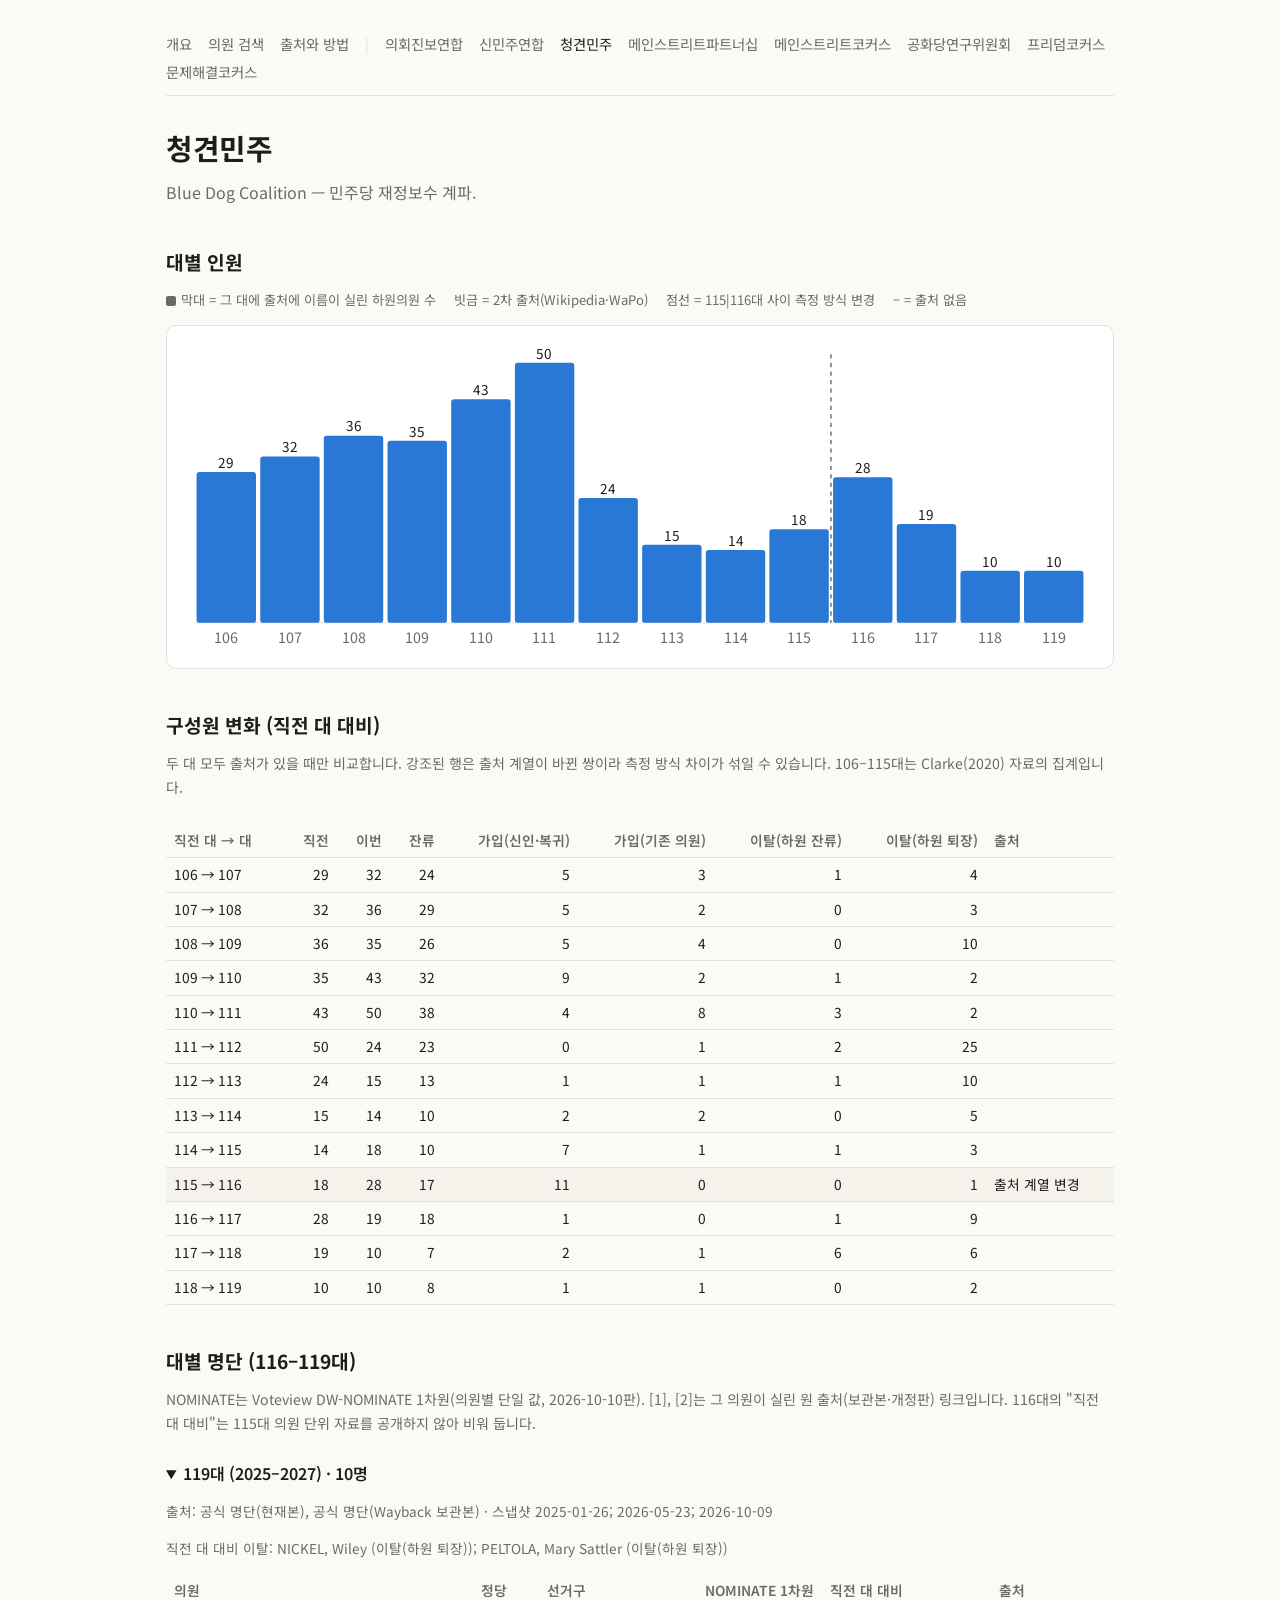
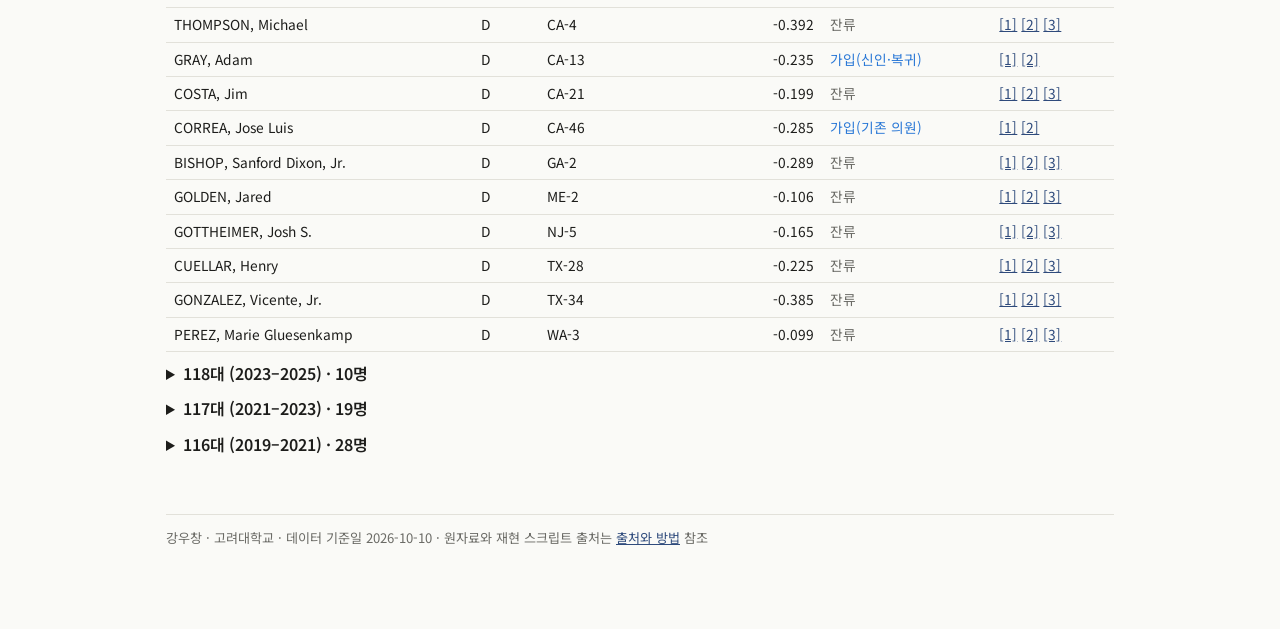
==== caucus-bluedog.html @ da885425 "Add caucus membership site: overview, caucus pages, member search, methods (106-119th) Co-Authored-B" ====
<!doctype html>
<html lang="ko"><head><meta charset="utf-8"><meta name="viewport" content="width=device-width, initial-scale=1">
<title>청견민주 · 미국 의회 정당 계파</title><meta name="description" content="Blue Dog Coalition 대별 소속 의원">
<link rel="preconnect" href="https://fonts.googleapis.com">
<link rel="stylesheet" href="https://fonts.googleapis.com/css2?family=Noto+Sans+KR:wght@400;600;700&display=swap">
<link rel="stylesheet" href="assets/site.css"></head>
<body><main>
<nav class="top"><a href="index.html" class="">개요</a> <a href="members.html" class="">의원 검색</a> <a href="methods.html" class="">출처와 방법</a> <span style="color:var(--line)">|</span> <a href="caucus-cpc.html" class="">의회진보연합</a> <a href="caucus-ndc.html" class="">신민주연합</a> <a href="caucus-bluedog.html" class="on">청견민주</a> <a href="caucus-rmsp.html" class="">메인스트리트파트너십</a> <a href="caucus-mainstreet.html" class="">메인스트리트코커스</a> <a href="caucus-rsc.html" class="">공화당연구위원회</a> <a href="caucus-hfc.html" class="">프리덤코커스</a> <a href="caucus-psc.html" class="">문제해결코커스</a></nav>
<h1>청견민주</h1><p class="lede">Blue Dog Coalition — 민주당 재정보수 계파.</p>
<h2>대별 인원</h2><div class="legend"><span><span class="sw" style="background:var(--muted)"></span>막대 = 그 대에 출처에 이름이 실린 하원의원 수</span><span>빗금 = 2차 출처(Wikipedia·WaPo)</span><span>점선 = 115|116대 사이 측정 방식 변경</span><span>– = 출처 없음</span></div><div class="card"><svg class="bars" viewBox="0 0 640 220" role="img" aria-label="bluedog 대별 인원"><defs><pattern id="hatch-bluedog" width="4" height="4" patternUnits="userSpaceOnUse" patternTransform="rotate(45)"><rect width="4" height="4" fill="var(--d)" opacity="0.35"/><line x1="0" y1="0" x2="0" y2="4" stroke="var(--d)" stroke-width="2"/></pattern></defs><line class="gridline" x1="8" x2="632" y1="198" y2="198"/><line class="divider" x1="453.7" x2="453.7" y1="10" y2="198"><title>115대까지 Clarke(2020) 수기 코딩, 116대부터 공식 명단</title></line><text x="30.3" y="212" text-anchor="middle">106</text><rect class="bar" x="9.5" y="92.4" width="41.6" height="105.6" rx="2" fill="var(--d)"><title>106대 (1999–2001): 29명 · 출처: Clarke(2020) 수기 코딩</title></rect><text class="val" x="30.3" y="89.4" text-anchor="middle">29</text><text x="74.9" y="212" text-anchor="middle">107</text><rect class="bar" x="54.1" y="81.5" width="41.6" height="116.5" rx="2" fill="var(--d)"><title>107대 (2001–2003): 32명 · 출처: Clarke(2020) 수기 코딩</title></rect><text class="val" x="74.9" y="78.5" text-anchor="middle">32</text><text x="119.4" y="212" text-anchor="middle">108</text><rect class="bar" x="98.6" y="67.0" width="41.6" height="131.0" rx="2" fill="var(--d)"><title>108대 (2003–2005): 36명 · 출처: Clarke(2020) 수기 코딩</title></rect><text class="val" x="119.4" y="64.0" text-anchor="middle">36</text><text x="164.0" y="212" text-anchor="middle">109</text><rect class="bar" x="143.2" y="70.6" width="41.6" height="127.4" rx="2" fill="var(--d)"><title>109대 (2005–2007): 35명 · 출처: Clarke(2020) 수기 코딩</title></rect><text class="val" x="164.0" y="67.6" text-anchor="middle">35</text><text x="208.6" y="212" text-anchor="middle">110</text><rect class="bar" x="187.8" y="41.5" width="41.6" height="156.5" rx="2" fill="var(--d)"><title>110대 (2007–2009): 43명 · 출처: Clarke(2020) 수기 코딩</title></rect><text class="val" x="208.6" y="38.5" text-anchor="middle">43</text><text x="253.1" y="212" text-anchor="middle">111</text><rect class="bar" x="232.4" y="16.0" width="41.6" height="182.0" rx="2" fill="var(--d)"><title>111대 (2009–2011): 50명 · 출처: Clarke(2020) 수기 코딩</title></rect><text class="val" x="253.1" y="13.0" text-anchor="middle">50</text><text x="297.7" y="212" text-anchor="middle">112</text><rect class="bar" x="276.9" y="110.6" width="41.6" height="87.4" rx="2" fill="var(--d)"><title>112대 (2011–2013): 24명 · 출처: Clarke(2020) 수기 코딩</title></rect><text class="val" x="297.7" y="107.6" text-anchor="middle">24</text><text x="342.3" y="212" text-anchor="middle">113</text><rect class="bar" x="321.5" y="143.4" width="41.6" height="54.6" rx="2" fill="var(--d)"><title>113대 (2013–2015): 15명 · 출처: Clarke(2020) 수기 코딩</title></rect><text class="val" x="342.3" y="140.4" text-anchor="middle">15</text><text x="386.9" y="212" text-anchor="middle">114</text><rect class="bar" x="366.1" y="147.0" width="41.6" height="51.0" rx="2" fill="var(--d)"><title>114대 (2015–2017): 14명 · 출처: Clarke(2020) 수기 코딩</title></rect><text class="val" x="386.9" y="144.0" text-anchor="middle">14</text><text x="431.4" y="212" text-anchor="middle">115</text><rect class="bar" x="410.6" y="132.5" width="41.6" height="65.5" rx="2" fill="var(--d)"><title>115대 (2017–2019): 18명 · 출처: Clarke(2020) 수기 코딩</title></rect><text class="val" x="431.4" y="129.5" text-anchor="middle">18</text><text x="476.0" y="212" text-anchor="middle">116</text><rect class="bar" x="455.2" y="96.1" width="41.6" height="101.9" rx="2" fill="var(--d)"><title>116대 (2019–2021): 28명 · 출처: 공식 명단(Wayback 보관본)</title></rect><text class="val" x="476.0" y="93.1" text-anchor="middle">28</text><text x="520.6" y="212" text-anchor="middle">117</text><rect class="bar" x="499.8" y="128.8" width="41.6" height="69.2" rx="2" fill="var(--d)"><title>117대 (2021–2023): 19명 · 출처: 공식 명단(Wayback 보관본)</title></rect><text class="val" x="520.6" y="125.8" text-anchor="middle">19</text><text x="565.1" y="212" text-anchor="middle">118</text><rect class="bar" x="544.4" y="161.6" width="41.6" height="36.4" rx="2" fill="var(--d)"><title>118대 (2023–2025): 10명 · 출처: 공식 명단(Wayback 보관본)</title></rect><text class="val" x="565.1" y="158.6" text-anchor="middle">10</text><text x="609.7" y="212" text-anchor="middle">119</text><rect class="bar" x="588.9" y="161.6" width="41.6" height="36.4" rx="2" fill="var(--d)"><title>119대 (2025–2027): 10명 · 출처: 공식 명단(현재본), 공식 명단(Wayback 보관본)</title></rect><text class="val" x="609.7" y="158.6" text-anchor="middle">10</text></svg></div>
<h2>구성원 변화 (직전 대 대비)</h2>
<p class="lede" style="font-size:0.88rem">두 대 모두 출처가 있을 때만 비교합니다. 강조된 행은 출처 계열이 바뀐 쌍이라 측정 방식 차이가 섞일 수 있습니다. 106–115대는 Clarke(2020) 자료의 집계입니다.</p>
<div class="table-wrap"><table><tr><th>직전 대 → 대</th><th class="num">직전</th><th class="num">이번</th><th class="num">잔류</th><th class="num">가입(신인·복귀)</th><th class="num">가입(기존 의원)</th><th class="num">이탈(하원 잔류)</th><th class="num">이탈(하원 퇴장)</th><th>출처</th></tr><tr class=""><td>106 → 107</td><td class="num">29</td><td class="num">32</td><td class="num">24</td><td class="num">5</td><td class="num">3</td><td class="num">1</td><td class="num">4</td><td></td></tr><tr class=""><td>107 → 108</td><td class="num">32</td><td class="num">36</td><td class="num">29</td><td class="num">5</td><td class="num">2</td><td class="num">0</td><td class="num">3</td><td></td></tr><tr class=""><td>108 → 109</td><td class="num">36</td><td class="num">35</td><td class="num">26</td><td class="num">5</td><td class="num">4</td><td class="num">0</td><td class="num">10</td><td></td></tr><tr class=""><td>109 → 110</td><td class="num">35</td><td class="num">43</td><td class="num">32</td><td class="num">9</td><td class="num">2</td><td class="num">1</td><td class="num">2</td><td></td></tr><tr class=""><td>110 → 111</td><td class="num">43</td><td class="num">50</td><td class="num">38</td><td class="num">4</td><td class="num">8</td><td class="num">3</td><td class="num">2</td><td></td></tr><tr class=""><td>111 → 112</td><td class="num">50</td><td class="num">24</td><td class="num">23</td><td class="num">0</td><td class="num">1</td><td class="num">2</td><td class="num">25</td><td></td></tr><tr class=""><td>112 → 113</td><td class="num">24</td><td class="num">15</td><td class="num">13</td><td class="num">1</td><td class="num">1</td><td class="num">1</td><td class="num">10</td><td></td></tr><tr class=""><td>113 → 114</td><td class="num">15</td><td class="num">14</td><td class="num">10</td><td class="num">2</td><td class="num">2</td><td class="num">0</td><td class="num">5</td><td></td></tr><tr class=""><td>114 → 115</td><td class="num">14</td><td class="num">18</td><td class="num">10</td><td class="num">7</td><td class="num">1</td><td class="num">1</td><td class="num">3</td><td></td></tr><tr class="flag"><td>115 → 116</td><td class="num">18</td><td class="num">28</td><td class="num">17</td><td class="num">11</td><td class="num">0</td><td class="num">0</td><td class="num">1</td><td>출처 계열 변경</td></tr><tr class=""><td>116 → 117</td><td class="num">28</td><td class="num">19</td><td class="num">18</td><td class="num">1</td><td class="num">0</td><td class="num">1</td><td class="num">9</td><td></td></tr><tr class=""><td>117 → 118</td><td class="num">19</td><td class="num">10</td><td class="num">7</td><td class="num">2</td><td class="num">1</td><td class="num">6</td><td class="num">6</td><td></td></tr><tr class=""><td>118 → 119</td><td class="num">10</td><td class="num">10</td><td class="num">8</td><td class="num">1</td><td class="num">1</td><td class="num">0</td><td class="num">2</td><td></td></tr></table></div>
<h2>대별 명단 (116–119대)</h2>
<p class="lede" style="font-size:0.88rem">NOMINATE는 Voteview DW-NOMINATE 1차원(의원별 단일 값, 2026-10-10판). [1], [2]는 그 의원이 실린 원 출처(보관본·개정판) 링크입니다. 116대의 "직전 대 대비"는 115대 의원 단위 자료를 공개하지 않아 비워 둡니다.</p>
<details open><summary>119대 (2025–2027) · 10명</summary><p style="font-size:0.85rem;color:var(--muted)">출처: 공식 명단(현재본), 공식 명단(Wayback 보관본) · 스냅샷 2025-01-26; 2026-05-23; 2026-10-09</p><p style="font-size:0.85rem;color:var(--muted)">직전 대 대비 이탈: NICKEL, Wiley (이탈(하원 퇴장)); PELTOLA, Mary Sattler (이탈(하원 퇴장))</p><div class="table-wrap"><table><tr><th>의원</th><th>정당</th><th>선거구</th><th class="num">NOMINATE 1차원</th><th>직전 대 대비</th><th>출처</th></tr><tr><td>THOMPSON, Michael</td><td>D</td><td>CA-4</td><td class="num">-0.392</td><td class="st-stayed">잔류</td><td><a href="https://bluedogs-gluesenkampperez.house.gov/members" title="2026-10-09">[1]</a> <a href="https://web.archive.org/web/20250126141719/https://bluedogcaucus-golden.house.gov/members" title="2025-01-26">[2]</a> <a href="https://web.archive.org/web/20260523201623/https://bluedogs-gluesenkampperez.house.gov/members" title="2026-05-23">[3]</a></td></tr><tr><td>GRAY, Adam</td><td>D</td><td>CA-13</td><td class="num">-0.235</td><td class="st-joined_new_member">가입(신인·복귀)</td><td><a href="https://bluedogs-gluesenkampperez.house.gov/members" title="2026-10-09">[1]</a> <a href="https://web.archive.org/web/20260523201623/https://bluedogs-gluesenkampperez.house.gov/members" title="2026-05-23">[2]</a></td></tr><tr><td>COSTA, Jim</td><td>D</td><td>CA-21</td><td class="num">-0.199</td><td class="st-stayed">잔류</td><td><a href="https://bluedogs-gluesenkampperez.house.gov/members" title="2026-10-09">[1]</a> <a href="https://web.archive.org/web/20250126141719/https://bluedogcaucus-golden.house.gov/members" title="2025-01-26">[2]</a> <a href="https://web.archive.org/web/20260523201623/https://bluedogs-gluesenkampperez.house.gov/members" title="2026-05-23">[3]</a></td></tr><tr><td>CORREA, Jose Luis</td><td>D</td><td>CA-46</td><td class="num">-0.285</td><td class="st-joined_from_house">가입(기존 의원)</td><td><a href="https://bluedogs-gluesenkampperez.house.gov/members" title="2026-10-09">[1]</a> <a href="https://web.archive.org/web/20260523201623/https://bluedogs-gluesenkampperez.house.gov/members" title="2026-05-23">[2]</a></td></tr><tr><td>BISHOP, Sanford Dixon, Jr.</td><td>D</td><td>GA-2</td><td class="num">-0.289</td><td class="st-stayed">잔류</td><td><a href="https://bluedogs-gluesenkampperez.house.gov/members" title="2026-10-09">[1]</a> <a href="https://web.archive.org/web/20250126141719/https://bluedogcaucus-golden.house.gov/members" title="2025-01-26">[2]</a> <a href="https://web.archive.org/web/20260523201623/https://bluedogs-gluesenkampperez.house.gov/members" title="2026-05-23">[3]</a></td></tr><tr><td>GOLDEN, Jared</td><td>D</td><td>ME-2</td><td class="num">-0.106</td><td class="st-stayed">잔류</td><td><a href="https://bluedogs-gluesenkampperez.house.gov/members" title="2026-10-09">[1]</a> <a href="https://web.archive.org/web/20250126141719/https://bluedogcaucus-golden.house.gov/members" title="2025-01-26">[2]</a> <a href="https://web.archive.org/web/20260523201623/https://bluedogs-gluesenkampperez.house.gov/members" title="2026-05-23">[3]</a></td></tr><tr><td>GOTTHEIMER, Josh S.</td><td>D</td><td>NJ-5</td><td class="num">-0.165</td><td class="st-stayed">잔류</td><td><a href="https://bluedogs-gluesenkampperez.house.gov/members" title="2026-10-09">[1]</a> <a href="https://web.archive.org/web/20250126141719/https://bluedogcaucus-golden.house.gov/members" title="2025-01-26">[2]</a> <a href="https://web.archive.org/web/20260523201623/https://bluedogs-gluesenkampperez.house.gov/members" title="2026-05-23">[3]</a></td></tr><tr><td>CUELLAR, Henry</td><td>D</td><td>TX-28</td><td class="num">-0.225</td><td class="st-stayed">잔류</td><td><a href="https://bluedogs-gluesenkampperez.house.gov/members" title="2026-10-09">[1]</a> <a href="https://web.archive.org/web/20250126141719/https://bluedogcaucus-golden.house.gov/members" title="2025-01-26">[2]</a> <a href="https://web.archive.org/web/20260523201623/https://bluedogs-gluesenkampperez.house.gov/members" title="2026-05-23">[3]</a></td></tr><tr><td>GONZALEZ, Vicente, Jr.</td><td>D</td><td>TX-34</td><td class="num">-0.385</td><td class="st-stayed">잔류</td><td><a href="https://bluedogs-gluesenkampperez.house.gov/members" title="2026-10-09">[1]</a> <a href="https://web.archive.org/web/20250126141719/https://bluedogcaucus-golden.house.gov/members" title="2025-01-26">[2]</a> <a href="https://web.archive.org/web/20260523201623/https://bluedogs-gluesenkampperez.house.gov/members" title="2026-05-23">[3]</a></td></tr><tr><td>PEREZ, Marie Gluesenkamp</td><td>D</td><td>WA-3</td><td class="num">-0.099</td><td class="st-stayed">잔류</td><td><a href="https://bluedogs-gluesenkampperez.house.gov/members" title="2026-10-09">[1]</a> <a href="https://web.archive.org/web/20250126141719/https://bluedogcaucus-golden.house.gov/members" title="2025-01-26">[2]</a> <a href="https://web.archive.org/web/20260523201623/https://bluedogs-gluesenkampperez.house.gov/members" title="2026-05-23">[3]</a></td></tr></table></div></details><details><summary>118대 (2023–2025) · 10명</summary><p style="font-size:0.85rem;color:var(--muted)">출처: 공식 명단(Wayback 보관본) · 스냅샷 2023-04-15; 2024-04-24; 2024-11-08</p><p style="font-size:0.85rem;color:var(--muted)">직전 대 대비 이탈: BOURDEAUX, Carolyn (이탈(하원 퇴장)); CASE, Ed (이탈(하원 잔류)); COOPER, James Hayes Shofner (이탈(하원 퇴장)); CORREA, Jose Luis (이탈(하원 잔류)); CRIST, Charlie Joseph, Jr. (이탈(하원 퇴장)); MURPHY, Stephanie (이탈(하원 퇴장)); O&#x27;HALLERAN, Thomas C. (이탈(하원 퇴장)); SCHNEIDER, Brad (이탈(하원 잔류)); SCHRADER, Kurt (이탈(하원 퇴장)); SCOTT, David (이탈(하원 잔류)); SHERRILL, Mikie (이탈(하원 잔류)); SPANBERGER, Abigail (이탈(하원 잔류))</p><div class="table-wrap"><table><tr><th>의원</th><th>정당</th><th>선거구</th><th class="num">NOMINATE 1차원</th><th>직전 대 대비</th><th>출처</th></tr><tr><td>PELTOLA, Mary Sattler</td><td>D</td><td>AK-1</td><td class="num">-0.138</td><td class="st-joined_from_house">가입(기존 의원)</td><td><a href="https://web.archive.org/web/20230415215659/https://bluedogcaucus-golden.house.gov/members" title="2023-04-15">[1]</a> <a href="https://web.archive.org/web/20240424180924/https://bluedogcaucus-golden.house.gov/members" title="2024-04-24">[2]</a> <a href="https://web.archive.org/web/20241108155658/https://bluedogcaucus-golden.house.gov/members" title="2024-11-08">[3]</a></td></tr><tr><td>THOMPSON, Michael</td><td>D</td><td>CA-4</td><td class="num">-0.392</td><td class="st-stayed">잔류</td><td><a href="https://web.archive.org/web/20230415215659/https://bluedogcaucus-golden.house.gov/members" title="2023-04-15">[1]</a> <a href="https://web.archive.org/web/20240424180924/https://bluedogcaucus-golden.house.gov/members" title="2024-04-24">[2]</a> <a href="https://web.archive.org/web/20241108155658/https://bluedogcaucus-golden.house.gov/members" title="2024-11-08">[3]</a></td></tr><tr><td>COSTA, Jim</td><td>D</td><td>CA-21</td><td class="num">-0.199</td><td class="st-stayed">잔류</td><td><a href="https://web.archive.org/web/20230415215659/https://bluedogcaucus-golden.house.gov/members" title="2023-04-15">[1]</a> <a href="https://web.archive.org/web/20240424180924/https://bluedogcaucus-golden.house.gov/members" title="2024-04-24">[2]</a> <a href="https://web.archive.org/web/20241108155658/https://bluedogcaucus-golden.house.gov/members" title="2024-11-08">[3]</a></td></tr><tr><td>BISHOP, Sanford Dixon, Jr.</td><td>D</td><td>GA-2</td><td class="num">-0.289</td><td class="st-stayed">잔류</td><td><a href="https://web.archive.org/web/20230415215659/https://bluedogcaucus-golden.house.gov/members" title="2023-04-15">[1]</a> <a href="https://web.archive.org/web/20240424180924/https://bluedogcaucus-golden.house.gov/members" title="2024-04-24">[2]</a> <a href="https://web.archive.org/web/20241108155658/https://bluedogcaucus-golden.house.gov/members" title="2024-11-08">[3]</a></td></tr><tr><td>GOLDEN, Jared</td><td>D</td><td>ME-2</td><td class="num">-0.106</td><td class="st-stayed">잔류</td><td><a href="https://web.archive.org/web/20230415215659/https://bluedogcaucus-golden.house.gov/members" title="2023-04-15">[1]</a> <a href="https://web.archive.org/web/20240424180924/https://bluedogcaucus-golden.house.gov/members" title="2024-04-24">[2]</a> <a href="https://web.archive.org/web/20241108155658/https://bluedogcaucus-golden.house.gov/members" title="2024-11-08">[3]</a></td></tr><tr><td>NICKEL, Wiley</td><td>D</td><td>NC-13</td><td class="num">-0.243</td><td class="st-joined_new_member">가입(신인·복귀)</td><td><a href="https://web.archive.org/web/20240424180924/https://bluedogcaucus-golden.house.gov/members" title="2024-04-24">[1]</a> <a href="https://web.archive.org/web/20241108155658/https://bluedogcaucus-golden.house.gov/members" title="2024-11-08">[2]</a></td></tr><tr><td>GOTTHEIMER, Josh S.</td><td>D</td><td>NJ-5</td><td class="num">-0.165</td><td class="st-stayed">잔류</td><td><a href="https://web.archive.org/web/20230415215659/https://bluedogcaucus-golden.house.gov/members" title="2023-04-15">[1]</a> <a href="https://web.archive.org/web/20240424180924/https://bluedogcaucus-golden.house.gov/members" title="2024-04-24">[2]</a> <a href="https://web.archive.org/web/20241108155658/https://bluedogcaucus-golden.house.gov/members" title="2024-11-08">[3]</a></td></tr><tr><td>CUELLAR, Henry</td><td>D</td><td>TX-28</td><td class="num">-0.225</td><td class="st-stayed">잔류</td><td><a href="https://web.archive.org/web/20230415215659/https://bluedogcaucus-golden.house.gov/members" title="2023-04-15">[1]</a> <a href="https://web.archive.org/web/20240424180924/https://bluedogcaucus-golden.house.gov/members" title="2024-04-24">[2]</a> <a href="https://web.archive.org/web/20241108155658/https://bluedogcaucus-golden.house.gov/members" title="2024-11-08">[3]</a></td></tr><tr><td>GONZALEZ, Vicente, Jr.</td><td>D</td><td>TX-34</td><td class="num">-0.385</td><td class="st-stayed">잔류</td><td><a href="https://web.archive.org/web/20230415215659/https://bluedogcaucus-golden.house.gov/members" title="2023-04-15">[1]</a> <a href="https://web.archive.org/web/20240424180924/https://bluedogcaucus-golden.house.gov/members" title="2024-04-24">[2]</a> <a href="https://web.archive.org/web/20241108155658/https://bluedogcaucus-golden.house.gov/members" title="2024-11-08">[3]</a></td></tr><tr><td>PEREZ, Marie Gluesenkamp</td><td>D</td><td>WA-3</td><td class="num">-0.099</td><td class="st-joined_new_member">가입(신인·복귀)</td><td><a href="https://web.archive.org/web/20240424180924/https://bluedogcaucus-golden.house.gov/members" title="2024-04-24">[1]</a> <a href="https://web.archive.org/web/20241108155658/https://bluedogcaucus-golden.house.gov/members" title="2024-11-08">[2]</a></td></tr></table></div></details><details><summary>117대 (2021–2023) · 19명</summary><p style="font-size:0.85rem;color:var(--muted)">출처: 공식 명단(Wayback 보관본) · 스냅샷 2021-04-18; 2021-10-24; 2021-11-11; 2022-01-21; 2022-11-03</p><p style="font-size:0.85rem;color:var(--muted)">직전 대 대비 이탈: BRINDISI, Anthony (이탈(하원 퇴장)); CUNNINGHAM, Joe (이탈(하원 퇴장)); HORN, Kendra (이탈(하원 퇴장)); LIPINSKI, Daniel (이탈(하원 퇴장)); MCADAMS, Ben (이탈(하원 퇴장)); PETERSON, Collin Clark (이탈(하원 퇴장)); ROSE, Max (이탈(하원 퇴장)); TORRES SMALL, Xochitl (이탈(하원 퇴장)); VAN DREW, Jefferson (이탈(하원 퇴장)); VELA, Filemon (이탈(하원 잔류))</p><div class="table-wrap"><table><tr><th>의원</th><th>정당</th><th>선거구</th><th class="num">NOMINATE 1차원</th><th>직전 대 대비</th><th>출처</th></tr><tr><td>O&#x27;HALLERAN, Thomas C.</td><td>D</td><td>AZ-1</td><td class="num">-0.198</td><td class="st-stayed">잔류</td><td><a href="https://web.archive.org/web/20210418082142/https://bluedogcaucus-costa.house.gov/members" title="2021-04-18">[1]</a> <a href="https://web.archive.org/web/20211024160115/https://bluedogcaucus-costa.house.gov/members" title="2021-10-24">[2]</a> <a href="https://web.archive.org/web/20211111111901/https://bluedogcaucus-murphy.house.gov/members" title="2021-11-11">[3]</a> <a href="https://web.archive.org/web/20220121180738/https://bluedogcaucus-murphy.house.gov/members" title="2022-01-21">[4]</a> <a href="https://web.archive.org/web/20221103173907/https://bluedogcaucus-murphy.house.gov/members" title="2022-11-03">[5]</a></td></tr><tr><td>THOMPSON, Michael</td><td>D</td><td>CA-5</td><td class="num">-0.392</td><td class="st-stayed">잔류</td><td><a href="https://web.archive.org/web/20210418082142/https://bluedogcaucus-costa.house.gov/members" title="2021-04-18">[1]</a> <a href="https://web.archive.org/web/20211024160115/https://bluedogcaucus-costa.house.gov/members" title="2021-10-24">[2]</a> <a href="https://web.archive.org/web/20211111111901/https://bluedogcaucus-murphy.house.gov/members" title="2021-11-11">[3]</a> <a href="https://web.archive.org/web/20220121180738/https://bluedogcaucus-murphy.house.gov/members" title="2022-01-21">[4]</a> <a href="https://web.archive.org/web/20221103173907/https://bluedogcaucus-murphy.house.gov/members" title="2022-11-03">[5]</a></td></tr><tr><td>COSTA, Jim</td><td>D</td><td>CA-16</td><td class="num">-0.199</td><td class="st-stayed">잔류</td><td><a href="https://web.archive.org/web/20210418082142/https://bluedogcaucus-costa.house.gov/members" title="2021-04-18">[1]</a> <a href="https://web.archive.org/web/20211024160115/https://bluedogcaucus-costa.house.gov/members" title="2021-10-24">[2]</a> <a href="https://web.archive.org/web/20211111111901/https://bluedogcaucus-murphy.house.gov/members" title="2021-11-11">[3]</a> <a href="https://web.archive.org/web/20220121180738/https://bluedogcaucus-murphy.house.gov/members" title="2022-01-21">[4]</a> <a href="https://web.archive.org/web/20221103173907/https://bluedogcaucus-murphy.house.gov/members" title="2022-11-03">[5]</a></td></tr><tr><td>CORREA, Jose Luis</td><td>D</td><td>CA-46</td><td class="num">-0.285</td><td class="st-stayed">잔류</td><td><a href="https://web.archive.org/web/20210418082142/https://bluedogcaucus-costa.house.gov/members" title="2021-04-18">[1]</a> <a href="https://web.archive.org/web/20211024160115/https://bluedogcaucus-costa.house.gov/members" title="2021-10-24">[2]</a> <a href="https://web.archive.org/web/20211111111901/https://bluedogcaucus-murphy.house.gov/members" title="2021-11-11">[3]</a> <a href="https://web.archive.org/web/20220121180738/https://bluedogcaucus-murphy.house.gov/members" title="2022-01-21">[4]</a> <a href="https://web.archive.org/web/20221103173907/https://bluedogcaucus-murphy.house.gov/members" title="2022-11-03">[5]</a></td></tr><tr><td>MURPHY, Stephanie</td><td>D</td><td>FL-7</td><td class="num">-0.161</td><td class="st-stayed">잔류</td><td><a href="https://web.archive.org/web/20210418082142/https://bluedogcaucus-costa.house.gov/members" title="2021-04-18">[1]</a> <a href="https://web.archive.org/web/20211024160115/https://bluedogcaucus-costa.house.gov/members" title="2021-10-24">[2]</a> <a href="https://web.archive.org/web/20211111111901/https://bluedogcaucus-murphy.house.gov/members" title="2021-11-11">[3]</a> <a href="https://web.archive.org/web/20220121180738/https://bluedogcaucus-murphy.house.gov/members" title="2022-01-21">[4]</a> <a href="https://web.archive.org/web/20221103173907/https://bluedogcaucus-murphy.house.gov/members" title="2022-11-03">[5]</a></td></tr><tr><td>CRIST, Charlie Joseph, Jr.</td><td>D</td><td>FL-13</td><td class="num">-0.227</td><td class="st-stayed">잔류</td><td><a href="https://web.archive.org/web/20210418082142/https://bluedogcaucus-costa.house.gov/members" title="2021-04-18">[1]</a> <a href="https://web.archive.org/web/20211024160115/https://bluedogcaucus-costa.house.gov/members" title="2021-10-24">[2]</a> <a href="https://web.archive.org/web/20211111111901/https://bluedogcaucus-murphy.house.gov/members" title="2021-11-11">[3]</a> <a href="https://web.archive.org/web/20220121180738/https://bluedogcaucus-murphy.house.gov/members" title="2022-01-21">[4]</a> <a href="https://web.archive.org/web/20221103173907/https://bluedogcaucus-murphy.house.gov/members" title="2022-11-03">[5]</a></td></tr><tr><td>BISHOP, Sanford Dixon, Jr.</td><td>D</td><td>GA-2</td><td class="num">-0.289</td><td class="st-stayed">잔류</td><td><a href="https://web.archive.org/web/20210418082142/https://bluedogcaucus-costa.house.gov/members" title="2021-04-18">[1]</a> <a href="https://web.archive.org/web/20211024160115/https://bluedogcaucus-costa.house.gov/members" title="2021-10-24">[2]</a> <a href="https://web.archive.org/web/20211111111901/https://bluedogcaucus-murphy.house.gov/members" title="2021-11-11">[3]</a> <a href="https://web.archive.org/web/20220121180738/https://bluedogcaucus-murphy.house.gov/members" title="2022-01-21">[4]</a> <a href="https://web.archive.org/web/20221103173907/https://bluedogcaucus-murphy.house.gov/members" title="2022-11-03">[5]</a></td></tr><tr><td>BOURDEAUX, Carolyn</td><td>D</td><td>GA-7</td><td class="num">-0.303</td><td class="st-joined_new_member">가입(신인·복귀)</td><td><a href="https://web.archive.org/web/20211024160115/https://bluedogcaucus-costa.house.gov/members" title="2021-10-24">[1]</a> <a href="https://web.archive.org/web/20211111111901/https://bluedogcaucus-murphy.house.gov/members" title="2021-11-11">[2]</a> <a href="https://web.archive.org/web/20220121180738/https://bluedogcaucus-murphy.house.gov/members" title="2022-01-21">[3]</a> <a href="https://web.archive.org/web/20221103173907/https://bluedogcaucus-murphy.house.gov/members" title="2022-11-03">[4]</a></td></tr><tr><td>SCOTT, David</td><td>D</td><td>GA-13</td><td class="num">-0.305</td><td class="st-stayed">잔류</td><td><a href="https://web.archive.org/web/20210418082142/https://bluedogcaucus-costa.house.gov/members" title="2021-04-18">[1]</a> <a href="https://web.archive.org/web/20211024160115/https://bluedogcaucus-costa.house.gov/members" title="2021-10-24">[2]</a> <a href="https://web.archive.org/web/20211111111901/https://bluedogcaucus-murphy.house.gov/members" title="2021-11-11">[3]</a> <a href="https://web.archive.org/web/20220121180738/https://bluedogcaucus-murphy.house.gov/members" title="2022-01-21">[4]</a> <a href="https://web.archive.org/web/20221103173907/https://bluedogcaucus-murphy.house.gov/members" title="2022-11-03">[5]</a></td></tr><tr><td>CASE, Ed</td><td>D</td><td>HI-1</td><td class="num">-0.208</td><td class="st-stayed">잔류</td><td><a href="https://web.archive.org/web/20210418082142/https://bluedogcaucus-costa.house.gov/members" title="2021-04-18">[1]</a> <a href="https://web.archive.org/web/20211024160115/https://bluedogcaucus-costa.house.gov/members" title="2021-10-24">[2]</a> <a href="https://web.archive.org/web/20211111111901/https://bluedogcaucus-murphy.house.gov/members" title="2021-11-11">[3]</a> <a href="https://web.archive.org/web/20220121180738/https://bluedogcaucus-murphy.house.gov/members" title="2022-01-21">[4]</a> <a href="https://web.archive.org/web/20221103173907/https://bluedogcaucus-murphy.house.gov/members" title="2022-11-03">[5]</a></td></tr><tr><td>SCHNEIDER, Brad</td><td>D</td><td>IL-10</td><td class="num">-0.199</td><td class="st-stayed">잔류</td><td><a href="https://web.archive.org/web/20210418082142/https://bluedogcaucus-costa.house.gov/members" title="2021-04-18">[1]</a> <a href="https://web.archive.org/web/20211024160115/https://bluedogcaucus-costa.house.gov/members" title="2021-10-24">[2]</a> <a href="https://web.archive.org/web/20211111111901/https://bluedogcaucus-murphy.house.gov/members" title="2021-11-11">[3]</a> <a href="https://web.archive.org/web/20220121180738/https://bluedogcaucus-murphy.house.gov/members" title="2022-01-21">[4]</a> <a href="https://web.archive.org/web/20221103173907/https://bluedogcaucus-murphy.house.gov/members" title="2022-11-03">[5]</a></td></tr><tr><td>GOLDEN, Jared</td><td>D</td><td>ME-2</td><td class="num">-0.106</td><td class="st-stayed">잔류</td><td><a href="https://web.archive.org/web/20210418082142/https://bluedogcaucus-costa.house.gov/members" title="2021-04-18">[1]</a> <a href="https://web.archive.org/web/20211024160115/https://bluedogcaucus-costa.house.gov/members" title="2021-10-24">[2]</a> <a href="https://web.archive.org/web/20211111111901/https://bluedogcaucus-murphy.house.gov/members" title="2021-11-11">[3]</a> <a href="https://web.archive.org/web/20220121180738/https://bluedogcaucus-murphy.house.gov/members" title="2022-01-21">[4]</a> <a href="https://web.archive.org/web/20221103173907/https://bluedogcaucus-murphy.house.gov/members" title="2022-11-03">[5]</a></td></tr><tr><td>GOTTHEIMER, Josh S.</td><td>D</td><td>NJ-5</td><td class="num">-0.165</td><td class="st-stayed">잔류</td><td><a href="https://web.archive.org/web/20210418082142/https://bluedogcaucus-costa.house.gov/members" title="2021-04-18">[1]</a> <a href="https://web.archive.org/web/20211024160115/https://bluedogcaucus-costa.house.gov/members" title="2021-10-24">[2]</a> <a href="https://web.archive.org/web/20211111111901/https://bluedogcaucus-murphy.house.gov/members" title="2021-11-11">[3]</a> <a href="https://web.archive.org/web/20220121180738/https://bluedogcaucus-murphy.house.gov/members" title="2022-01-21">[4]</a> <a href="https://web.archive.org/web/20221103173907/https://bluedogcaucus-murphy.house.gov/members" title="2022-11-03">[5]</a></td></tr><tr><td>SHERRILL, Mikie</td><td>D</td><td>NJ-11</td><td class="num">-0.234</td><td class="st-stayed">잔류</td><td><a href="https://web.archive.org/web/20210418082142/https://bluedogcaucus-costa.house.gov/members" title="2021-04-18">[1]</a> <a href="https://web.archive.org/web/20211024160115/https://bluedogcaucus-costa.house.gov/members" title="2021-10-24">[2]</a> <a href="https://web.archive.org/web/20211111111901/https://bluedogcaucus-murphy.house.gov/members" title="2021-11-11">[3]</a> <a href="https://web.archive.org/web/20220121180738/https://bluedogcaucus-murphy.house.gov/members" title="2022-01-21">[4]</a> <a href="https://web.archive.org/web/20221103173907/https://bluedogcaucus-murphy.house.gov/members" title="2022-11-03">[5]</a></td></tr><tr><td>SCHRADER, Kurt</td><td>D</td><td>OR-5</td><td class="num">-0.182</td><td class="st-stayed">잔류</td><td><a href="https://web.archive.org/web/20210418082142/https://bluedogcaucus-costa.house.gov/members" title="2021-04-18">[1]</a> <a href="https://web.archive.org/web/20211024160115/https://bluedogcaucus-costa.house.gov/members" title="2021-10-24">[2]</a> <a href="https://web.archive.org/web/20211111111901/https://bluedogcaucus-murphy.house.gov/members" title="2021-11-11">[3]</a> <a href="https://web.archive.org/web/20220121180738/https://bluedogcaucus-murphy.house.gov/members" title="2022-01-21">[4]</a> <a href="https://web.archive.org/web/20221103173907/https://bluedogcaucus-murphy.house.gov/members" title="2022-11-03">[5]</a></td></tr><tr><td>COOPER, James Hayes Shofner</td><td>D</td><td>TN-5</td><td class="num">-0.164</td><td class="st-stayed">잔류</td><td><a href="https://web.archive.org/web/20210418082142/https://bluedogcaucus-costa.house.gov/members" title="2021-04-18">[1]</a> <a href="https://web.archive.org/web/20211024160115/https://bluedogcaucus-costa.house.gov/members" title="2021-10-24">[2]</a> <a href="https://web.archive.org/web/20211111111901/https://bluedogcaucus-murphy.house.gov/members" title="2021-11-11">[3]</a> <a href="https://web.archive.org/web/20220121180738/https://bluedogcaucus-murphy.house.gov/members" title="2022-01-21">[4]</a> <a href="https://web.archive.org/web/20221103173907/https://bluedogcaucus-murphy.house.gov/members" title="2022-11-03">[5]</a></td></tr><tr><td>GONZALEZ, Vicente, Jr.</td><td>D</td><td>TX-15</td><td class="num">-0.385</td><td class="st-stayed">잔류</td><td><a href="https://web.archive.org/web/20210418082142/https://bluedogcaucus-costa.house.gov/members" title="2021-04-18">[1]</a> <a href="https://web.archive.org/web/20211024160115/https://bluedogcaucus-costa.house.gov/members" title="2021-10-24">[2]</a> <a href="https://web.archive.org/web/20211111111901/https://bluedogcaucus-murphy.house.gov/members" title="2021-11-11">[3]</a> <a href="https://web.archive.org/web/20220121180738/https://bluedogcaucus-murphy.house.gov/members" title="2022-01-21">[4]</a> <a href="https://web.archive.org/web/20221103173907/https://bluedogcaucus-murphy.house.gov/members" title="2022-11-03">[5]</a></td></tr><tr><td>CUELLAR, Henry</td><td>D</td><td>TX-28</td><td class="num">-0.225</td><td class="st-stayed">잔류</td><td><a href="https://web.archive.org/web/20210418082142/https://bluedogcaucus-costa.house.gov/members" title="2021-04-18">[1]</a> <a href="https://web.archive.org/web/20211024160115/https://bluedogcaucus-costa.house.gov/members" title="2021-10-24">[2]</a> <a href="https://web.archive.org/web/20211111111901/https://bluedogcaucus-murphy.house.gov/members" title="2021-11-11">[3]</a> <a href="https://web.archive.org/web/20220121180738/https://bluedogcaucus-murphy.house.gov/members" title="2022-01-21">[4]</a> <a href="https://web.archive.org/web/20221103173907/https://bluedogcaucus-murphy.house.gov/members" title="2022-11-03">[5]</a></td></tr><tr><td>SPANBERGER, Abigail</td><td>D</td><td>VA-7</td><td class="num">-0.196</td><td class="st-stayed">잔류</td><td><a href="https://web.archive.org/web/20210418082142/https://bluedogcaucus-costa.house.gov/members" title="2021-04-18">[1]</a> <a href="https://web.archive.org/web/20211024160115/https://bluedogcaucus-costa.house.gov/members" title="2021-10-24">[2]</a> <a href="https://web.archive.org/web/20211111111901/https://bluedogcaucus-murphy.house.gov/members" title="2021-11-11">[3]</a> <a href="https://web.archive.org/web/20220121180738/https://bluedogcaucus-murphy.house.gov/members" title="2022-01-21">[4]</a> <a href="https://web.archive.org/web/20221103173907/https://bluedogcaucus-murphy.house.gov/members" title="2022-11-03">[5]</a></td></tr></table></div></details><details><summary>116대 (2019–2021) · 28명</summary><p style="font-size:0.85rem;color:var(--muted)">출처: 공식 명단(Wayback 보관본) · 스냅샷 2019-04-01; 2020-01-10; 2020-11-21</p><div class="table-wrap"><table><tr><th>의원</th><th>정당</th><th>선거구</th><th class="num">NOMINATE 1차원</th><th>직전 대 대비</th><th>출처</th></tr><tr><td>O&#x27;HALLERAN, Thomas C.</td><td>D</td><td>AZ-1</td><td class="num">-0.198</td><td class="st-None">–</td><td><a href="https://web.archive.org/web/20190401065209/https://bluedogcaucus-costa.house.gov/members" title="2019-04-01">[1]</a> <a href="https://web.archive.org/web/20200110041057/https://bluedogcaucus-costa.house.gov/members" title="2020-01-10">[2]</a> <a href="https://web.archive.org/web/20201121021840/https://bluedogcaucus-costa.house.gov/members" title="2020-11-21">[3]</a></td></tr><tr><td>THOMPSON, Michael</td><td>D</td><td>CA-5</td><td class="num">-0.392</td><td class="st-None">–</td><td><a href="https://web.archive.org/web/20190401065209/https://bluedogcaucus-costa.house.gov/members" title="2019-04-01">[1]</a> <a href="https://web.archive.org/web/20200110041057/https://bluedogcaucus-costa.house.gov/members" title="2020-01-10">[2]</a> <a href="https://web.archive.org/web/20201121021840/https://bluedogcaucus-costa.house.gov/members" title="2020-11-21">[3]</a></td></tr><tr><td>COSTA, Jim</td><td>D</td><td>CA-16</td><td class="num">-0.199</td><td class="st-None">–</td><td><a href="https://web.archive.org/web/20190401065209/https://bluedogcaucus-costa.house.gov/members" title="2019-04-01">[1]</a> <a href="https://web.archive.org/web/20200110041057/https://bluedogcaucus-costa.house.gov/members" title="2020-01-10">[2]</a> <a href="https://web.archive.org/web/20201121021840/https://bluedogcaucus-costa.house.gov/members" title="2020-11-21">[3]</a></td></tr><tr><td>CORREA, Jose Luis</td><td>D</td><td>CA-46</td><td class="num">-0.285</td><td class="st-None">–</td><td><a href="https://web.archive.org/web/20190401065209/https://bluedogcaucus-costa.house.gov/members" title="2019-04-01">[1]</a> <a href="https://web.archive.org/web/20200110041057/https://bluedogcaucus-costa.house.gov/members" title="2020-01-10">[2]</a> <a href="https://web.archive.org/web/20201121021840/https://bluedogcaucus-costa.house.gov/members" title="2020-11-21">[3]</a></td></tr><tr><td>MURPHY, Stephanie</td><td>D</td><td>FL-7</td><td class="num">-0.161</td><td class="st-None">–</td><td><a href="https://web.archive.org/web/20190401065209/https://bluedogcaucus-costa.house.gov/members" title="2019-04-01">[1]</a> <a href="https://web.archive.org/web/20200110041057/https://bluedogcaucus-costa.house.gov/members" title="2020-01-10">[2]</a> <a href="https://web.archive.org/web/20201121021840/https://bluedogcaucus-costa.house.gov/members" title="2020-11-21">[3]</a></td></tr><tr><td>CRIST, Charlie Joseph, Jr.</td><td>D</td><td>FL-13</td><td class="num">-0.227</td><td class="st-None">–</td><td><a href="https://web.archive.org/web/20190401065209/https://bluedogcaucus-costa.house.gov/members" title="2019-04-01">[1]</a> <a href="https://web.archive.org/web/20200110041057/https://bluedogcaucus-costa.house.gov/members" title="2020-01-10">[2]</a> <a href="https://web.archive.org/web/20201121021840/https://bluedogcaucus-costa.house.gov/members" title="2020-11-21">[3]</a></td></tr><tr><td>BISHOP, Sanford Dixon, Jr.</td><td>D</td><td>GA-2</td><td class="num">-0.289</td><td class="st-None">–</td><td><a href="https://web.archive.org/web/20190401065209/https://bluedogcaucus-costa.house.gov/members" title="2019-04-01">[1]</a> <a href="https://web.archive.org/web/20200110041057/https://bluedogcaucus-costa.house.gov/members" title="2020-01-10">[2]</a> <a href="https://web.archive.org/web/20201121021840/https://bluedogcaucus-costa.house.gov/members" title="2020-11-21">[3]</a></td></tr><tr><td>SCOTT, David</td><td>D</td><td>GA-13</td><td class="num">-0.305</td><td class="st-None">–</td><td><a href="https://web.archive.org/web/20190401065209/https://bluedogcaucus-costa.house.gov/members" title="2019-04-01">[1]</a> <a href="https://web.archive.org/web/20200110041057/https://bluedogcaucus-costa.house.gov/members" title="2020-01-10">[2]</a> <a href="https://web.archive.org/web/20201121021840/https://bluedogcaucus-costa.house.gov/members" title="2020-11-21">[3]</a></td></tr><tr><td>CASE, Ed</td><td>D</td><td>HI-1</td><td class="num">-0.208</td><td class="st-None">–</td><td><a href="https://web.archive.org/web/20190401065209/https://bluedogcaucus-costa.house.gov/members" title="2019-04-01">[1]</a> <a href="https://web.archive.org/web/20200110041057/https://bluedogcaucus-costa.house.gov/members" title="2020-01-10">[2]</a> <a href="https://web.archive.org/web/20201121021840/https://bluedogcaucus-costa.house.gov/members" title="2020-11-21">[3]</a></td></tr><tr><td>LIPINSKI, Daniel</td><td>D</td><td>IL-3</td><td class="num">-0.227</td><td class="st-None">–</td><td><a href="https://web.archive.org/web/20190401065209/https://bluedogcaucus-costa.house.gov/members" title="2019-04-01">[1]</a> <a href="https://web.archive.org/web/20200110041057/https://bluedogcaucus-costa.house.gov/members" title="2020-01-10">[2]</a> <a href="https://web.archive.org/web/20201121021840/https://bluedogcaucus-costa.house.gov/members" title="2020-11-21">[3]</a></td></tr><tr><td>SCHNEIDER, Brad</td><td>D</td><td>IL-10</td><td class="num">-0.199</td><td class="st-None">–</td><td><a href="https://web.archive.org/web/20190401065209/https://bluedogcaucus-costa.house.gov/members" title="2019-04-01">[1]</a> <a href="https://web.archive.org/web/20200110041057/https://bluedogcaucus-costa.house.gov/members" title="2020-01-10">[2]</a> <a href="https://web.archive.org/web/20201121021840/https://bluedogcaucus-costa.house.gov/members" title="2020-11-21">[3]</a></td></tr><tr><td>GOLDEN, Jared</td><td>D</td><td>ME-2</td><td class="num">-0.106</td><td class="st-None">–</td><td><a href="https://web.archive.org/web/20201121021840/https://bluedogcaucus-costa.house.gov/members" title="2020-11-21">[1]</a></td></tr><tr><td>PETERSON, Collin Clark</td><td>D</td><td>MN-7</td><td class="num">-0.148</td><td class="st-None">–</td><td><a href="https://web.archive.org/web/20190401065209/https://bluedogcaucus-costa.house.gov/members" title="2019-04-01">[1]</a> <a href="https://web.archive.org/web/20200110041057/https://bluedogcaucus-costa.house.gov/members" title="2020-01-10">[2]</a> <a href="https://web.archive.org/web/20201121021840/https://bluedogcaucus-costa.house.gov/members" title="2020-11-21">[3]</a></td></tr><tr><td>VAN DREW, Jefferson</td><td>D</td><td>NJ-2</td><td class="num">-0.147</td><td class="st-None">–</td><td><a href="https://web.archive.org/web/20190401065209/https://bluedogcaucus-costa.house.gov/members" title="2019-04-01">[1]</a></td></tr><tr><td>GOTTHEIMER, Josh S.</td><td>D</td><td>NJ-5</td><td class="num">-0.165</td><td class="st-None">–</td><td><a href="https://web.archive.org/web/20190401065209/https://bluedogcaucus-costa.house.gov/members" title="2019-04-01">[1]</a> <a href="https://web.archive.org/web/20200110041057/https://bluedogcaucus-costa.house.gov/members" title="2020-01-10">[2]</a> <a href="https://web.archive.org/web/20201121021840/https://bluedogcaucus-costa.house.gov/members" title="2020-11-21">[3]</a></td></tr><tr><td>SHERRILL, Mikie</td><td>D</td><td>NJ-11</td><td class="num">-0.234</td><td class="st-None">–</td><td><a href="https://web.archive.org/web/20190401065209/https://bluedogcaucus-costa.house.gov/members" title="2019-04-01">[1]</a> <a href="https://web.archive.org/web/20200110041057/https://bluedogcaucus-costa.house.gov/members" title="2020-01-10">[2]</a> <a href="https://web.archive.org/web/20201121021840/https://bluedogcaucus-costa.house.gov/members" title="2020-11-21">[3]</a></td></tr><tr><td>TORRES SMALL, Xochitl</td><td>D</td><td>NM-2</td><td class="num">-0.163</td><td class="st-None">–</td><td><a href="https://web.archive.org/web/20190401065209/https://bluedogcaucus-costa.house.gov/members" title="2019-04-01">[1]</a> <a href="https://web.archive.org/web/20200110041057/https://bluedogcaucus-costa.house.gov/members" title="2020-01-10">[2]</a> <a href="https://web.archive.org/web/20201121021840/https://bluedogcaucus-costa.house.gov/members" title="2020-11-21">[3]</a></td></tr><tr><td>ROSE, Max</td><td>D</td><td>NY-11</td><td class="num">-0.176</td><td class="st-None">–</td><td><a href="https://web.archive.org/web/20190401065209/https://bluedogcaucus-costa.house.gov/members" title="2019-04-01">[1]</a> <a href="https://web.archive.org/web/20200110041057/https://bluedogcaucus-costa.house.gov/members" title="2020-01-10">[2]</a> <a href="https://web.archive.org/web/20201121021840/https://bluedogcaucus-costa.house.gov/members" title="2020-11-21">[3]</a></td></tr><tr><td>BRINDISI, Anthony</td><td>D</td><td>NY-22</td><td class="num">-0.154</td><td class="st-None">–</td><td><a href="https://web.archive.org/web/20190401065209/https://bluedogcaucus-costa.house.gov/members" title="2019-04-01">[1]</a> <a href="https://web.archive.org/web/20200110041057/https://bluedogcaucus-costa.house.gov/members" title="2020-01-10">[2]</a> <a href="https://web.archive.org/web/20201121021840/https://bluedogcaucus-costa.house.gov/members" title="2020-11-21">[3]</a></td></tr><tr><td>HORN, Kendra</td><td>D</td><td>OK-5</td><td class="num">-0.169</td><td class="st-None">–</td><td><a href="https://web.archive.org/web/20190401065209/https://bluedogcaucus-costa.house.gov/members" title="2019-04-01">[1]</a> <a href="https://web.archive.org/web/20200110041057/https://bluedogcaucus-costa.house.gov/members" title="2020-01-10">[2]</a> <a href="https://web.archive.org/web/20201121021840/https://bluedogcaucus-costa.house.gov/members" title="2020-11-21">[3]</a></td></tr><tr><td>SCHRADER, Kurt</td><td>D</td><td>OR-5</td><td class="num">-0.182</td><td class="st-None">–</td><td><a href="https://web.archive.org/web/20190401065209/https://bluedogcaucus-costa.house.gov/members" title="2019-04-01">[1]</a> <a href="https://web.archive.org/web/20200110041057/https://bluedogcaucus-costa.house.gov/members" title="2020-01-10">[2]</a> <a href="https://web.archive.org/web/20201121021840/https://bluedogcaucus-costa.house.gov/members" title="2020-11-21">[3]</a></td></tr><tr><td>CUNNINGHAM, Joe</td><td>D</td><td>SC-1</td><td class="num">-0.131</td><td class="st-None">–</td><td><a href="https://web.archive.org/web/20190401065209/https://bluedogcaucus-costa.house.gov/members" title="2019-04-01">[1]</a> <a href="https://web.archive.org/web/20200110041057/https://bluedogcaucus-costa.house.gov/members" title="2020-01-10">[2]</a> <a href="https://web.archive.org/web/20201121021840/https://bluedogcaucus-costa.house.gov/members" title="2020-11-21">[3]</a></td></tr><tr><td>COOPER, James Hayes Shofner</td><td>D</td><td>TN-5</td><td class="num">-0.164</td><td class="st-None">–</td><td><a href="https://web.archive.org/web/20190401065209/https://bluedogcaucus-costa.house.gov/members" title="2019-04-01">[1]</a> <a href="https://web.archive.org/web/20200110041057/https://bluedogcaucus-costa.house.gov/members" title="2020-01-10">[2]</a> <a href="https://web.archive.org/web/20201121021840/https://bluedogcaucus-costa.house.gov/members" title="2020-11-21">[3]</a></td></tr><tr><td>GONZALEZ, Vicente, Jr.</td><td>D</td><td>TX-15</td><td class="num">-0.385</td><td class="st-None">–</td><td><a href="https://web.archive.org/web/20190401065209/https://bluedogcaucus-costa.house.gov/members" title="2019-04-01">[1]</a> <a href="https://web.archive.org/web/20200110041057/https://bluedogcaucus-costa.house.gov/members" title="2020-01-10">[2]</a> <a href="https://web.archive.org/web/20201121021840/https://bluedogcaucus-costa.house.gov/members" title="2020-11-21">[3]</a></td></tr><tr><td>CUELLAR, Henry</td><td>D</td><td>TX-28</td><td class="num">-0.225</td><td class="st-None">–</td><td><a href="https://web.archive.org/web/20190401065209/https://bluedogcaucus-costa.house.gov/members" title="2019-04-01">[1]</a> <a href="https://web.archive.org/web/20200110041057/https://bluedogcaucus-costa.house.gov/members" title="2020-01-10">[2]</a> <a href="https://web.archive.org/web/20201121021840/https://bluedogcaucus-costa.house.gov/members" title="2020-11-21">[3]</a></td></tr><tr><td>VELA, Filemon</td><td>D</td><td>TX-34</td><td class="num">-0.311</td><td class="st-None">–</td><td><a href="https://web.archive.org/web/20190401065209/https://bluedogcaucus-costa.house.gov/members" title="2019-04-01">[1]</a></td></tr><tr><td>MCADAMS, Ben</td><td>D</td><td>UT-4</td><td class="num">-0.069</td><td class="st-None">–</td><td><a href="https://web.archive.org/web/20190401065209/https://bluedogcaucus-costa.house.gov/members" title="2019-04-01">[1]</a> <a href="https://web.archive.org/web/20200110041057/https://bluedogcaucus-costa.house.gov/members" title="2020-01-10">[2]</a> <a href="https://web.archive.org/web/20201121021840/https://bluedogcaucus-costa.house.gov/members" title="2020-11-21">[3]</a></td></tr><tr><td>SPANBERGER, Abigail</td><td>D</td><td>VA-7</td><td class="num">-0.196</td><td class="st-None">–</td><td><a href="https://web.archive.org/web/20190401065209/https://bluedogcaucus-costa.house.gov/members" title="2019-04-01">[1]</a> <a href="https://web.archive.org/web/20200110041057/https://bluedogcaucus-costa.house.gov/members" title="2020-01-10">[2]</a> <a href="https://web.archive.org/web/20201121021840/https://bluedogcaucus-costa.house.gov/members" title="2020-11-21">[3]</a></td></tr></table></div></details>
<footer>강우창 · 고려대학교 · 데이터 기준일 2026-10-10 · 원자료와 재현 스크립트 출처는 <a href="methods.html">출처와 방법</a> 참조</footer>
</main></body></html>
---- assets/site.css ----
:root {
  --bg: #fafaf7; --fg: #1d1d1b; --muted: #6b6b66; --line: #e2e1da; --card: #ffffff;
  --accent: #2f4b7c; --d: #2a78d6; --r: #e34948; --b: #4a3aa7; --grid: #ecebe5; --note-bg: #f4f2ea;
}
@media (prefers-color-scheme: dark) {
  :root:not([data-theme="light"]) {
    --bg: #16171a; --fg: #ececea; --muted: #9a9a95; --line: #2c2d31; --card: #1e1f23;
    --accent: #8fa8d8; --d: #3987e5; --r: #e66767; --b: #9085e9; --grid: #2a2b2f; --note-bg: #23241f;
  }
}
:root[data-theme="dark"] {
  --bg: #16171a; --fg: #ececea; --muted: #9a9a95; --line: #2c2d31; --card: #1e1f23;
  --accent: #8fa8d8; --d: #3987e5; --r: #e66767; --b: #9085e9; --grid: #2a2b2f; --note-bg: #23241f;
}
* { box-sizing: border-box; }
body { margin: 0; background: var(--bg); color: var(--fg); font-family: "Noto Sans KR", system-ui, sans-serif; line-height: 1.7; }
main { max-width: 980px; margin: 0 auto; padding: 32px 16px 80px; }
nav.top { display: flex; flex-wrap: wrap; gap: 4px 16px; font-size: 0.9rem; border-bottom: 1px solid var(--line); padding-bottom: 10px; margin-bottom: 28px; }
nav.top a { color: var(--muted); text-decoration: none; }
nav.top a.on, nav.top a:hover { color: var(--fg); }
h1 { font-size: 1.8rem; margin: 0 0 6px; letter-spacing: -0.01em; }
h2 { font-size: 1.2rem; margin: 40px 0 10px; }
h3 { font-size: 1rem; margin: 24px 0 8px; }
.lede { color: var(--muted); margin: 0 0 24px; }
a { color: var(--accent); }
.note { background: var(--note-bg); border-left: 3px solid var(--line); padding: 10px 14px; font-size: 0.9rem; color: var(--muted); margin: 16px 0; }
.grid { display: grid; grid-template-columns: repeat(auto-fill, minmax(290px, 1fr)); gap: 12px; }
.card { background: var(--card); border: 1px solid var(--line); border-radius: 10px; padding: 14px 16px; }
.card h3 { margin: 0 0 2px; font-size: 0.98rem; }
.card h3 a { color: var(--fg); text-decoration: none; }
.card .sub { color: var(--muted); font-size: 0.8rem; margin: 0 0 6px; }
svg.bars { width: 100%; height: auto; display: block; }
svg.bars text { fill: var(--muted); font-size: 10px; font-family: inherit; }
svg.bars .val { fill: var(--fg); font-size: 9.5px; }
svg.bars .gridline { stroke: var(--grid); stroke-width: 1; }
svg.bars .divider { stroke: var(--muted); stroke-width: 1; stroke-dasharray: 3 3; }
svg.bars rect.bar:hover { opacity: 0.75; }
.legend { font-size: 0.82rem; color: var(--muted); display: flex; flex-wrap: wrap; gap: 4px 18px; margin: 6px 0 14px; }
.sw { display: inline-block; width: 10px; height: 10px; border-radius: 2px; margin-right: 5px; vertical-align: -1px; }
.table-wrap { overflow-x: auto; }
table { border-collapse: collapse; width: 100%; font-size: 0.86rem; }
th, td { border-bottom: 1px solid var(--line); padding: 5px 8px; text-align: left; white-space: nowrap; }
th { color: var(--muted); font-weight: 600; }
td.num, th.num { text-align: right; font-variant-numeric: tabular-nums; }
tr.flag td { background: var(--note-bg); }
.tag { display: inline-block; font-size: 0.72rem; border: 1px solid var(--line); border-radius: 999px; padding: 0 7px; color: var(--muted); }
.st-stayed { color: var(--muted); }
.st-joined_new_member, .st-joined_from_house { color: var(--d); }
.st-left_still_in_house, .st-left_house { color: var(--r); }
details { margin: 8px 0; }
summary { cursor: pointer; font-weight: 600; }
.controls { display: flex; flex-wrap: wrap; gap: 8px; margin: 12px 0; }
.controls input, .controls select { font: inherit; font-size: 0.88rem; padding: 4px 8px; border: 1px solid var(--line); border-radius: 6px; background: var(--card); color: var(--fg); }
.dot { display: inline-block; width: 8px; height: 8px; border-radius: 50%; margin-right: 4px; }
footer { margin-top: 56px; color: var(--muted); font-size: 0.82rem; border-top: 1px solid var(--line); padding-top: 12px; }
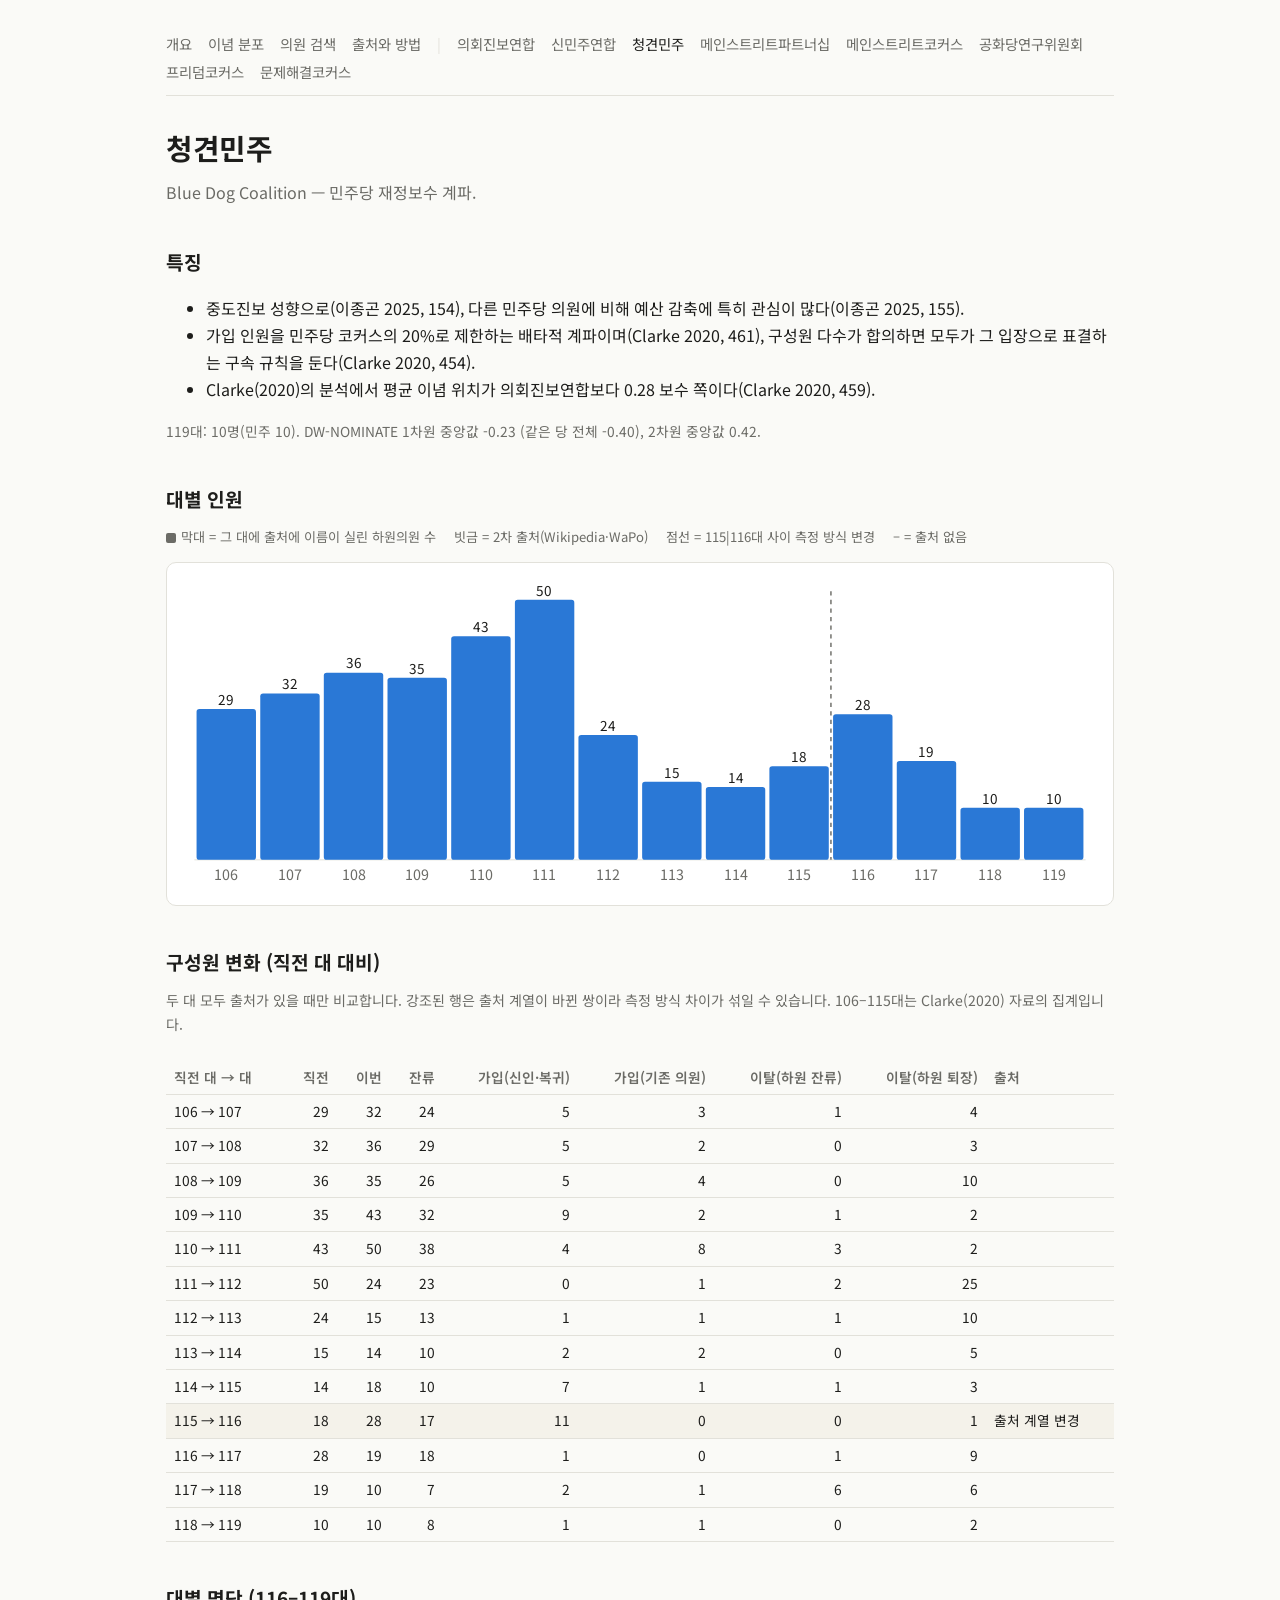
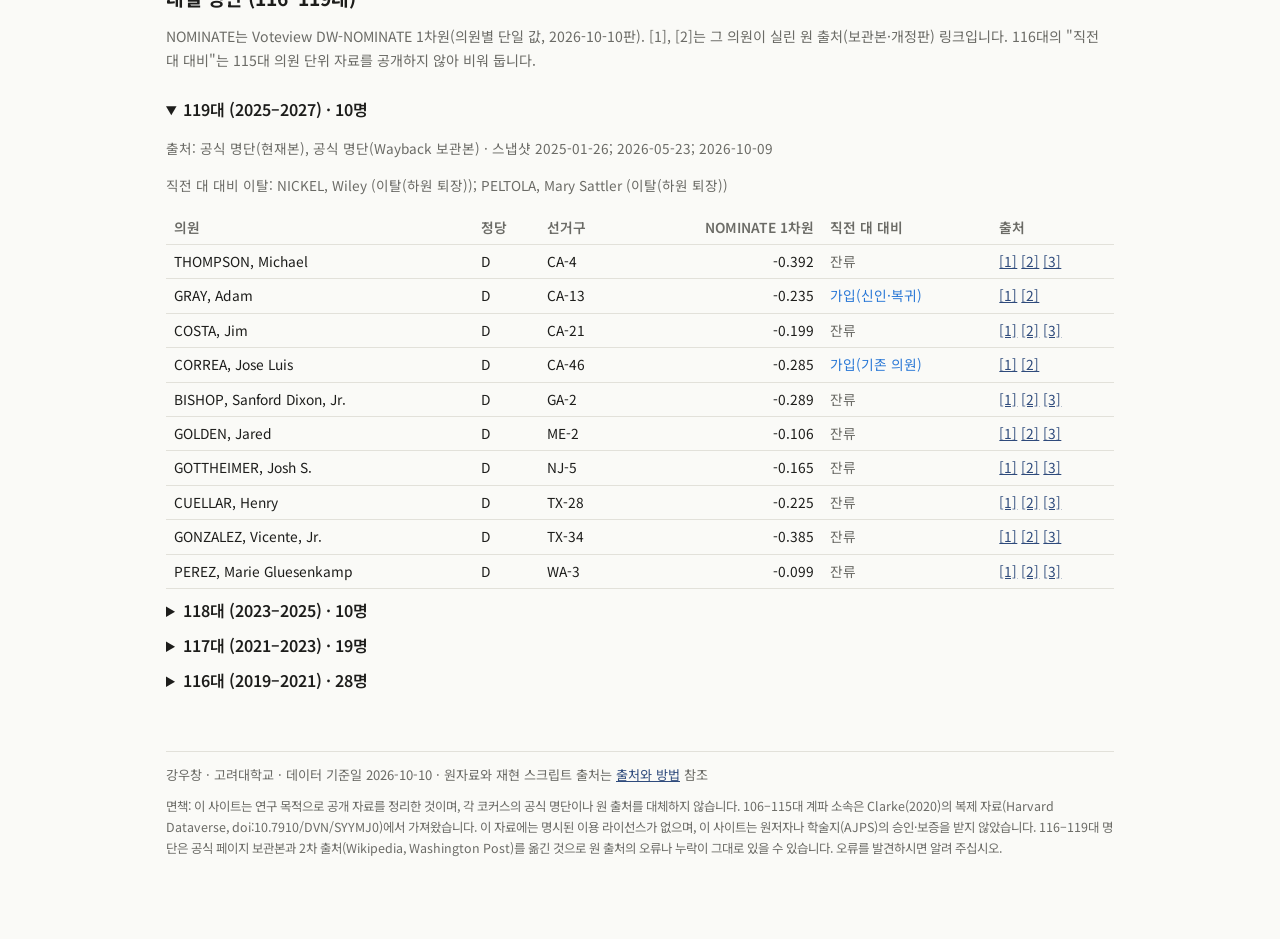
==== commit 004b69b9: "Add caucus descriptions, NOMINATE distribution figures (106-119th), and disclaimer Co-Authored-By: C" ====
--- a/caucus-bluedog.html
+++ b/caucus-bluedog.html
@@ -5,8 +5,9 @@
 <link rel="stylesheet" href="https://fonts.googleapis.com/css2?family=Noto+Sans+KR:wght@400;600;700&display=swap">
 <link rel="stylesheet" href="assets/site.css"></head>
 <body><main>
-<nav class="top"><a href="index.html" class="">개요</a> <a href="members.html" class="">의원 검색</a> <a href="methods.html" class="">출처와 방법</a> <span style="color:var(--line)">|</span> <a href="caucus-cpc.html" class="">의회진보연합</a> <a href="caucus-ndc.html" class="">신민주연합</a> <a href="caucus-bluedog.html" class="on">청견민주</a> <a href="caucus-rmsp.html" class="">메인스트리트파트너십</a> <a href="caucus-mainstreet.html" class="">메인스트리트코커스</a> <a href="caucus-rsc.html" class="">공화당연구위원회</a> <a href="caucus-hfc.html" class="">프리덤코커스</a> <a href="caucus-psc.html" class="">문제해결코커스</a></nav>
+<nav class="top"><a href="index.html" class="">개요</a> <a href="nominate.html" class="">이념 분포</a> <a href="members.html" class="">의원 검색</a> <a href="methods.html" class="">출처와 방법</a> <span style="color:var(--line)">|</span> <a href="caucus-cpc.html" class="">의회진보연합</a> <a href="caucus-ndc.html" class="">신민주연합</a> <a href="caucus-bluedog.html" class="on">청견민주</a> <a href="caucus-rmsp.html" class="">메인스트리트파트너십</a> <a href="caucus-mainstreet.html" class="">메인스트리트코커스</a> <a href="caucus-rsc.html" class="">공화당연구위원회</a> <a href="caucus-hfc.html" class="">프리덤코커스</a> <a href="caucus-psc.html" class="">문제해결코커스</a></nav>
 <h1>청견민주</h1><p class="lede">Blue Dog Coalition — 민주당 재정보수 계파.</p>
+<h2>특징</h2><ul><li>중도진보 성향으로(이종곤 2025, 154), 다른 민주당 의원에 비해 예산 감축에 특히 관심이 많다(이종곤 2025, 155).</li><li>가입 인원을 민주당 코커스의 20%로 제한하는 배타적 계파이며(Clarke 2020, 461), 구성원 다수가 합의하면 모두가 그 입장으로 표결하는 구속 규칙을 둔다(Clarke 2020, 454).</li><li>Clarke(2020)의 분석에서 평균 이념 위치가 의회진보연합보다 0.28 보수 쪽이다(Clarke 2020, 459).</li></ul><p style="font-size:0.86rem;color:var(--muted)">119대: 10명(민주 10). DW-NOMINATE 1차원 중앙값 -0.23 (같은 당 전체 -0.40), 2차원 중앙값 0.42.</p>
 <h2>대별 인원</h2><div class="legend"><span><span class="sw" style="background:var(--muted)"></span>막대 = 그 대에 출처에 이름이 실린 하원의원 수</span><span>빗금 = 2차 출처(Wikipedia·WaPo)</span><span>점선 = 115|116대 사이 측정 방식 변경</span><span>– = 출처 없음</span></div><div class="card"><svg class="bars" viewBox="0 0 640 220" role="img" aria-label="bluedog 대별 인원"><defs><pattern id="hatch-bluedog" width="4" height="4" patternUnits="userSpaceOnUse" patternTransform="rotate(45)"><rect width="4" height="4" fill="var(--d)" opacity="0.35"/><line x1="0" y1="0" x2="0" y2="4" stroke="var(--d)" stroke-width="2"/></pattern></defs><line class="gridline" x1="8" x2="632" y1="198" y2="198"/><line class="divider" x1="453.7" x2="453.7" y1="10" y2="198"><title>115대까지 Clarke(2020) 수기 코딩, 116대부터 공식 명단</title></line><text x="30.3" y="212" text-anchor="middle">106</text><rect class="bar" x="9.5" y="92.4" width="41.6" height="105.6" rx="2" fill="var(--d)"><title>106대 (1999–2001): 29명 · 출처: Clarke(2020) 수기 코딩</title></rect><text class="val" x="30.3" y="89.4" text-anchor="middle">29</text><text x="74.9" y="212" text-anchor="middle">107</text><rect class="bar" x="54.1" y="81.5" width="41.6" height="116.5" rx="2" fill="var(--d)"><title>107대 (2001–2003): 32명 · 출처: Clarke(2020) 수기 코딩</title></rect><text class="val" x="74.9" y="78.5" text-anchor="middle">32</text><text x="119.4" y="212" text-anchor="middle">108</text><rect class="bar" x="98.6" y="67.0" width="41.6" height="131.0" rx="2" fill="var(--d)"><title>108대 (2003–2005): 36명 · 출처: Clarke(2020) 수기 코딩</title></rect><text class="val" x="119.4" y="64.0" text-anchor="middle">36</text><text x="164.0" y="212" text-anchor="middle">109</text><rect class="bar" x="143.2" y="70.6" width="41.6" height="127.4" rx="2" fill="var(--d)"><title>109대 (2005–2007): 35명 · 출처: Clarke(2020) 수기 코딩</title></rect><text class="val" x="164.0" y="67.6" text-anchor="middle">35</text><text x="208.6" y="212" text-anchor="middle">110</text><rect class="bar" x="187.8" y="41.5" width="41.6" height="156.5" rx="2" fill="var(--d)"><title>110대 (2007–2009): 43명 · 출처: Clarke(2020) 수기 코딩</title></rect><text class="val" x="208.6" y="38.5" text-anchor="middle">43</text><text x="253.1" y="212" text-anchor="middle">111</text><rect class="bar" x="232.4" y="16.0" width="41.6" height="182.0" rx="2" fill="var(--d)"><title>111대 (2009–2011): 50명 · 출처: Clarke(2020) 수기 코딩</title></rect><text class="val" x="253.1" y="13.0" text-anchor="middle">50</text><text x="297.7" y="212" text-anchor="middle">112</text><rect class="bar" x="276.9" y="110.6" width="41.6" height="87.4" rx="2" fill="var(--d)"><title>112대 (2011–2013): 24명 · 출처: Clarke(2020) 수기 코딩</title></rect><text class="val" x="297.7" y="107.6" text-anchor="middle">24</text><text x="342.3" y="212" text-anchor="middle">113</text><rect class="bar" x="321.5" y="143.4" width="41.6" height="54.6" rx="2" fill="var(--d)"><title>113대 (2013–2015): 15명 · 출처: Clarke(2020) 수기 코딩</title></rect><text class="val" x="342.3" y="140.4" text-anchor="middle">15</text><text x="386.9" y="212" text-anchor="middle">114</text><rect class="bar" x="366.1" y="147.0" width="41.6" height="51.0" rx="2" fill="var(--d)"><title>114대 (2015–2017): 14명 · 출처: Clarke(2020) 수기 코딩</title></rect><text class="val" x="386.9" y="144.0" text-anchor="middle">14</text><text x="431.4" y="212" text-anchor="middle">115</text><rect class="bar" x="410.6" y="132.5" width="41.6" height="65.5" rx="2" fill="var(--d)"><title>115대 (2017–2019): 18명 · 출처: Clarke(2020) 수기 코딩</title></rect><text class="val" x="431.4" y="129.5" text-anchor="middle">18</text><text x="476.0" y="212" text-anchor="middle">116</text><rect class="bar" x="455.2" y="96.1" width="41.6" height="101.9" rx="2" fill="var(--d)"><title>116대 (2019–2021): 28명 · 출처: 공식 명단(Wayback 보관본)</title></rect><text class="val" x="476.0" y="93.1" text-anchor="middle">28</text><text x="520.6" y="212" text-anchor="middle">117</text><rect class="bar" x="499.8" y="128.8" width="41.6" height="69.2" rx="2" fill="var(--d)"><title>117대 (2021–2023): 19명 · 출처: 공식 명단(Wayback 보관본)</title></rect><text class="val" x="520.6" y="125.8" text-anchor="middle">19</text><text x="565.1" y="212" text-anchor="middle">118</text><rect class="bar" x="544.4" y="161.6" width="41.6" height="36.4" rx="2" fill="var(--d)"><title>118대 (2023–2025): 10명 · 출처: 공식 명단(Wayback 보관본)</title></rect><text class="val" x="565.1" y="158.6" text-anchor="middle">10</text><text x="609.7" y="212" text-anchor="middle">119</text><rect class="bar" x="588.9" y="161.6" width="41.6" height="36.4" rx="2" fill="var(--d)"><title>119대 (2025–2027): 10명 · 출처: 공식 명단(현재본), 공식 명단(Wayback 보관본)</title></rect><text class="val" x="609.7" y="158.6" text-anchor="middle">10</text></svg></div>
 <h2>구성원 변화 (직전 대 대비)</h2>
 <p class="lede" style="font-size:0.88rem">두 대 모두 출처가 있을 때만 비교합니다. 강조된 행은 출처 계열이 바뀐 쌍이라 측정 방식 차이가 섞일 수 있습니다. 106–115대는 Clarke(2020) 자료의 집계입니다.</p>
@@ -14,5 +15,6 @@
 <h2>대별 명단 (116–119대)</h2>
 <p class="lede" style="font-size:0.88rem">NOMINATE는 Voteview DW-NOMINATE 1차원(의원별 단일 값, 2026-10-10판). [1], [2]는 그 의원이 실린 원 출처(보관본·개정판) 링크입니다. 116대의 "직전 대 대비"는 115대 의원 단위 자료를 공개하지 않아 비워 둡니다.</p>
 <details open><summary>119대 (2025–2027) · 10명</summary><p style="font-size:0.85rem;color:var(--muted)">출처: 공식 명단(현재본), 공식 명단(Wayback 보관본) · 스냅샷 2025-01-26; 2026-05-23; 2026-10-09</p><p style="font-size:0.85rem;color:var(--muted)">직전 대 대비 이탈: NICKEL, Wiley (이탈(하원 퇴장)); PELTOLA, Mary Sattler (이탈(하원 퇴장))</p><div class="table-wrap"><table><tr><th>의원</th><th>정당</th><th>선거구</th><th class="num">NOMINATE 1차원</th><th>직전 대 대비</th><th>출처</th></tr><tr><td>THOMPSON, Michael</td><td>D</td><td>CA-4</td><td class="num">-0.392</td><td class="st-stayed">잔류</td><td><a href="https://bluedogs-gluesenkampperez.house.gov/members" title="2026-10-09">[1]</a> <a href="https://web.archive.org/web/20250126141719/https://bluedogcaucus-golden.house.gov/members" title="2025-01-26">[2]</a> <a href="https://web.archive.org/web/20260523201623/https://bluedogs-gluesenkampperez.house.gov/members" title="2026-05-23">[3]</a></td></tr><tr><td>GRAY, Adam</td><td>D</td><td>CA-13</td><td class="num">-0.235</td><td class="st-joined_new_member">가입(신인·복귀)</td><td><a href="https://bluedogs-gluesenkampperez.house.gov/members" title="2026-10-09">[1]</a> <a href="https://web.archive.org/web/20260523201623/https://bluedogs-gluesenkampperez.house.gov/members" title="2026-05-23">[2]</a></td></tr><tr><td>COSTA, Jim</td><td>D</td><td>CA-21</td><td class="num">-0.199</td><td class="st-stayed">잔류</td><td><a href="https://bluedogs-gluesenkampperez.house.gov/members" title="2026-10-09">[1]</a> <a href="https://web.archive.org/web/20250126141719/https://bluedogcaucus-golden.house.gov/members" title="2025-01-26">[2]</a> <a href="https://web.archive.org/web/20260523201623/https://bluedogs-gluesenkampperez.house.gov/members" title="2026-05-23">[3]</a></td></tr><tr><td>CORREA, Jose Luis</td><td>D</td><td>CA-46</td><td class="num">-0.285</td><td class="st-joined_from_house">가입(기존 의원)</td><td><a href="https://bluedogs-gluesenkampperez.house.gov/members" title="2026-10-09">[1]</a> <a href="https://web.archive.org/web/20260523201623/https://bluedogs-gluesenkampperez.house.gov/members" title="2026-05-23">[2]</a></td></tr><tr><td>BISHOP, Sanford Dixon, Jr.</td><td>D</td><td>GA-2</td><td class="num">-0.289</td><td class="st-stayed">잔류</td><td><a href="https://bluedogs-gluesenkampperez.house.gov/members" title="2026-10-09">[1]</a> <a href="https://web.archive.org/web/20250126141719/https://bluedogcaucus-golden.house.gov/members" title="2025-01-26">[2]</a> <a href="https://web.archive.org/web/20260523201623/https://bluedogs-gluesenkampperez.house.gov/members" title="2026-05-23">[3]</a></td></tr><tr><td>GOLDEN, Jared</td><td>D</td><td>ME-2</td><td class="num">-0.106</td><td class="st-stayed">잔류</td><td><a href="https://bluedogs-gluesenkampperez.house.gov/members" title="2026-10-09">[1]</a> <a href="https://web.archive.org/web/20250126141719/https://bluedogcaucus-golden.house.gov/members" title="2025-01-26">[2]</a> <a href="https://web.archive.org/web/20260523201623/https://bluedogs-gluesenkampperez.house.gov/members" title="2026-05-23">[3]</a></td></tr><tr><td>GOTTHEIMER, Josh S.</td><td>D</td><td>NJ-5</td><td class="num">-0.165</td><td class="st-stayed">잔류</td><td><a href="https://bluedogs-gluesenkampperez.house.gov/members" title="2026-10-09">[1]</a> <a href="https://web.archive.org/web/20250126141719/https://bluedogcaucus-golden.house.gov/members" title="2025-01-26">[2]</a> <a href="https://web.archive.org/web/20260523201623/https://bluedogs-gluesenkampperez.house.gov/members" title="2026-05-23">[3]</a></td></tr><tr><td>CUELLAR, Henry</td><td>D</td><td>TX-28</td><td class="num">-0.225</td><td class="st-stayed">잔류</td><td><a href="https://bluedogs-gluesenkampperez.house.gov/members" title="2026-10-09">[1]</a> <a href="https://web.archive.org/web/20250126141719/https://bluedogcaucus-golden.house.gov/members" title="2025-01-26">[2]</a> <a href="https://web.archive.org/web/20260523201623/https://bluedogs-gluesenkampperez.house.gov/members" title="2026-05-23">[3]</a></td></tr><tr><td>GONZALEZ, Vicente, Jr.</td><td>D</td><td>TX-34</td><td class="num">-0.385</td><td class="st-stayed">잔류</td><td><a href="https://bluedogs-gluesenkampperez.house.gov/members" title="2026-10-09">[1]</a> <a href="https://web.archive.org/web/20250126141719/https://bluedogcaucus-golden.house.gov/members" title="2025-01-26">[2]</a> <a href="https://web.archive.org/web/20260523201623/https://bluedogs-gluesenkampperez.house.gov/members" title="2026-05-23">[3]</a></td></tr><tr><td>PEREZ, Marie Gluesenkamp</td><td>D</td><td>WA-3</td><td class="num">-0.099</td><td class="st-stayed">잔류</td><td><a href="https://bluedogs-gluesenkampperez.house.gov/members" title="2026-10-09">[1]</a> <a href="https://web.archive.org/web/20250126141719/https://bluedogcaucus-golden.house.gov/members" title="2025-01-26">[2]</a> <a href="https://web.archive.org/web/20260523201623/https://bluedogs-gluesenkampperez.house.gov/members" title="2026-05-23">[3]</a></td></tr></table></div></details><details><summary>118대 (2023–2025) · 10명</summary><p style="font-size:0.85rem;color:var(--muted)">출처: 공식 명단(Wayback 보관본) · 스냅샷 2023-04-15; 2024-04-24; 2024-11-08</p><p style="font-size:0.85rem;color:var(--muted)">직전 대 대비 이탈: BOURDEAUX, Carolyn (이탈(하원 퇴장)); CASE, Ed (이탈(하원 잔류)); COOPER, James Hayes Shofner (이탈(하원 퇴장)); CORREA, Jose Luis (이탈(하원 잔류)); CRIST, Charlie Joseph, Jr. (이탈(하원 퇴장)); MURPHY, Stephanie (이탈(하원 퇴장)); O&#x27;HALLERAN, Thomas C. (이탈(하원 퇴장)); SCHNEIDER, Brad (이탈(하원 잔류)); SCHRADER, Kurt (이탈(하원 퇴장)); SCOTT, David (이탈(하원 잔류)); SHERRILL, Mikie (이탈(하원 잔류)); SPANBERGER, Abigail (이탈(하원 잔류))</p><div class="table-wrap"><table><tr><th>의원</th><th>정당</th><th>선거구</th><th class="num">NOMINATE 1차원</th><th>직전 대 대비</th><th>출처</th></tr><tr><td>PELTOLA, Mary Sattler</td><td>D</td><td>AK-1</td><td class="num">-0.138</td><td class="st-joined_from_house">가입(기존 의원)</td><td><a href="https://web.archive.org/web/20230415215659/https://bluedogcaucus-golden.house.gov/members" title="2023-04-15">[1]</a> <a href="https://web.archive.org/web/20240424180924/https://bluedogcaucus-golden.house.gov/members" title="2024-04-24">[2]</a> <a href="https://web.archive.org/web/20241108155658/https://bluedogcaucus-golden.house.gov/members" title="2024-11-08">[3]</a></td></tr><tr><td>THOMPSON, Michael</td><td>D</td><td>CA-4</td><td class="num">-0.392</td><td class="st-stayed">잔류</td><td><a href="https://web.archive.org/web/20230415215659/https://bluedogcaucus-golden.house.gov/members" title="2023-04-15">[1]</a> <a href="https://web.archive.org/web/20240424180924/https://bluedogcaucus-golden.house.gov/members" title="2024-04-24">[2]</a> <a href="https://web.archive.org/web/20241108155658/https://bluedogcaucus-golden.house.gov/members" title="2024-11-08">[3]</a></td></tr><tr><td>COSTA, Jim</td><td>D</td><td>CA-21</td><td class="num">-0.199</td><td class="st-stayed">잔류</td><td><a href="https://web.archive.org/web/20230415215659/https://bluedogcaucus-golden.house.gov/members" title="2023-04-15">[1]</a> <a href="https://web.archive.org/web/20240424180924/https://bluedogcaucus-golden.house.gov/members" title="2024-04-24">[2]</a> <a href="https://web.archive.org/web/20241108155658/https://bluedogcaucus-golden.house.gov/members" title="2024-11-08">[3]</a></td></tr><tr><td>BISHOP, Sanford Dixon, Jr.</td><td>D</td><td>GA-2</td><td class="num">-0.289</td><td class="st-stayed">잔류</td><td><a href="https://web.archive.org/web/20230415215659/https://bluedogcaucus-golden.house.gov/members" title="2023-04-15">[1]</a> <a href="https://web.archive.org/web/20240424180924/https://bluedogcaucus-golden.house.gov/members" title="2024-04-24">[2]</a> <a href="https://web.archive.org/web/20241108155658/https://bluedogcaucus-golden.house.gov/members" title="2024-11-08">[3]</a></td></tr><tr><td>GOLDEN, Jared</td><td>D</td><td>ME-2</td><td class="num">-0.106</td><td class="st-stayed">잔류</td><td><a href="https://web.archive.org/web/20230415215659/https://bluedogcaucus-golden.house.gov/members" title="2023-04-15">[1]</a> <a href="https://web.archive.org/web/20240424180924/https://bluedogcaucus-golden.house.gov/members" title="2024-04-24">[2]</a> <a href="https://web.archive.org/web/20241108155658/https://bluedogcaucus-golden.house.gov/members" title="2024-11-08">[3]</a></td></tr><tr><td>NICKEL, Wiley</td><td>D</td><td>NC-13</td><td class="num">-0.243</td><td class="st-joined_new_member">가입(신인·복귀)</td><td><a href="https://web.archive.org/web/20240424180924/https://bluedogcaucus-golden.house.gov/members" title="2024-04-24">[1]</a> <a href="https://web.archive.org/web/20241108155658/https://bluedogcaucus-golden.house.gov/members" title="2024-11-08">[2]</a></td></tr><tr><td>GOTTHEIMER, Josh S.</td><td>D</td><td>NJ-5</td><td class="num">-0.165</td><td class="st-stayed">잔류</td><td><a href="https://web.archive.org/web/20230415215659/https://bluedogcaucus-golden.house.gov/members" title="2023-04-15">[1]</a> <a href="https://web.archive.org/web/20240424180924/https://bluedogcaucus-golden.house.gov/members" title="2024-04-24">[2]</a> <a href="https://web.archive.org/web/20241108155658/https://bluedogcaucus-golden.house.gov/members" title="2024-11-08">[3]</a></td></tr><tr><td>CUELLAR, Henry</td><td>D</td><td>TX-28</td><td class="num">-0.225</td><td class="st-stayed">잔류</td><td><a href="https://web.archive.org/web/20230415215659/https://bluedogcaucus-golden.house.gov/members" title="2023-04-15">[1]</a> <a href="https://web.archive.org/web/20240424180924/https://bluedogcaucus-golden.house.gov/members" title="2024-04-24">[2]</a> <a href="https://web.archive.org/web/20241108155658/https://bluedogcaucus-golden.house.gov/members" title="2024-11-08">[3]</a></td></tr><tr><td>GONZALEZ, Vicente, Jr.</td><td>D</td><td>TX-34</td><td class="num">-0.385</td><td class="st-stayed">잔류</td><td><a href="https://web.archive.org/web/20230415215659/https://bluedogcaucus-golden.house.gov/members" title="2023-04-15">[1]</a> <a href="https://web.archive.org/web/20240424180924/https://bluedogcaucus-golden.house.gov/members" title="2024-04-24">[2]</a> <a href="https://web.archive.org/web/20241108155658/https://bluedogcaucus-golden.house.gov/members" title="2024-11-08">[3]</a></td></tr><tr><td>PEREZ, Marie Gluesenkamp</td><td>D</td><td>WA-3</td><td class="num">-0.099</td><td class="st-joined_new_member">가입(신인·복귀)</td><td><a href="https://web.archive.org/web/20240424180924/https://bluedogcaucus-golden.house.gov/members" title="2024-04-24">[1]</a> <a href="https://web.archive.org/web/20241108155658/https://bluedogcaucus-golden.house.gov/members" title="2024-11-08">[2]</a></td></tr></table></div></details><details><summary>117대 (2021–2023) · 19명</summary><p style="font-size:0.85rem;color:var(--muted)">출처: 공식 명단(Wayback 보관본) · 스냅샷 2021-04-18; 2021-10-24; 2021-11-11; 2022-01-21; 2022-11-03</p><p style="font-size:0.85rem;color:var(--muted)">직전 대 대비 이탈: BRINDISI, Anthony (이탈(하원 퇴장)); CUNNINGHAM, Joe (이탈(하원 퇴장)); HORN, Kendra (이탈(하원 퇴장)); LIPINSKI, Daniel (이탈(하원 퇴장)); MCADAMS, Ben (이탈(하원 퇴장)); PETERSON, Collin Clark (이탈(하원 퇴장)); ROSE, Max (이탈(하원 퇴장)); TORRES SMALL, Xochitl (이탈(하원 퇴장)); VAN DREW, Jefferson (이탈(하원 퇴장)); VELA, Filemon (이탈(하원 잔류))</p><div class="table-wrap"><table><tr><th>의원</th><th>정당</th><th>선거구</th><th class="num">NOMINATE 1차원</th><th>직전 대 대비</th><th>출처</th></tr><tr><td>O&#x27;HALLERAN, Thomas C.</td><td>D</td><td>AZ-1</td><td class="num">-0.198</td><td class="st-stayed">잔류</td><td><a href="https://web.archive.org/web/20210418082142/https://bluedogcaucus-costa.house.gov/members" title="2021-04-18">[1]</a> <a href="https://web.archive.org/web/20211024160115/https://bluedogcaucus-costa.house.gov/members" title="2021-10-24">[2]</a> <a href="https://web.archive.org/web/20211111111901/https://bluedogcaucus-murphy.house.gov/members" title="2021-11-11">[3]</a> <a href="https://web.archive.org/web/20220121180738/https://bluedogcaucus-murphy.house.gov/members" title="2022-01-21">[4]</a> <a href="https://web.archive.org/web/20221103173907/https://bluedogcaucus-murphy.house.gov/members" title="2022-11-03">[5]</a></td></tr><tr><td>THOMPSON, Michael</td><td>D</td><td>CA-5</td><td class="num">-0.392</td><td class="st-stayed">잔류</td><td><a href="https://web.archive.org/web/20210418082142/https://bluedogcaucus-costa.house.gov/members" title="2021-04-18">[1]</a> <a href="https://web.archive.org/web/20211024160115/https://bluedogcaucus-costa.house.gov/members" title="2021-10-24">[2]</a> <a href="https://web.archive.org/web/20211111111901/https://bluedogcaucus-murphy.house.gov/members" title="2021-11-11">[3]</a> <a href="https://web.archive.org/web/20220121180738/https://bluedogcaucus-murphy.house.gov/members" title="2022-01-21">[4]</a> <a href="https://web.archive.org/web/20221103173907/https://bluedogcaucus-murphy.house.gov/members" title="2022-11-03">[5]</a></td></tr><tr><td>COSTA, Jim</td><td>D</td><td>CA-16</td><td class="num">-0.199</td><td class="st-stayed">잔류</td><td><a href="https://web.archive.org/web/20210418082142/https://bluedogcaucus-costa.house.gov/members" title="2021-04-18">[1]</a> <a href="https://web.archive.org/web/20211024160115/https://bluedogcaucus-costa.house.gov/members" title="2021-10-24">[2]</a> <a href="https://web.archive.org/web/20211111111901/https://bluedogcaucus-murphy.house.gov/members" title="2021-11-11">[3]</a> <a href="https://web.archive.org/web/20220121180738/https://bluedogcaucus-murphy.house.gov/members" title="2022-01-21">[4]</a> <a href="https://web.archive.org/web/20221103173907/https://bluedogcaucus-murphy.house.gov/members" title="2022-11-03">[5]</a></td></tr><tr><td>CORREA, Jose Luis</td><td>D</td><td>CA-46</td><td class="num">-0.285</td><td class="st-stayed">잔류</td><td><a href="https://web.archive.org/web/20210418082142/https://bluedogcaucus-costa.house.gov/members" title="2021-04-18">[1]</a> <a href="https://web.archive.org/web/20211024160115/https://bluedogcaucus-costa.house.gov/members" title="2021-10-24">[2]</a> <a href="https://web.archive.org/web/20211111111901/https://bluedogcaucus-murphy.house.gov/members" title="2021-11-11">[3]</a> <a href="https://web.archive.org/web/20220121180738/https://bluedogcaucus-murphy.house.gov/members" title="2022-01-21">[4]</a> <a href="https://web.archive.org/web/20221103173907/https://bluedogcaucus-murphy.house.gov/members" title="2022-11-03">[5]</a></td></tr><tr><td>MURPHY, Stephanie</td><td>D</td><td>FL-7</td><td class="num">-0.161</td><td class="st-stayed">잔류</td><td><a href="https://web.archive.org/web/20210418082142/https://bluedogcaucus-costa.house.gov/members" title="2021-04-18">[1]</a> <a href="https://web.archive.org/web/20211024160115/https://bluedogcaucus-costa.house.gov/members" title="2021-10-24">[2]</a> <a href="https://web.archive.org/web/20211111111901/https://bluedogcaucus-murphy.house.gov/members" title="2021-11-11">[3]</a> <a href="https://web.archive.org/web/20220121180738/https://bluedogcaucus-murphy.house.gov/members" title="2022-01-21">[4]</a> <a href="https://web.archive.org/web/20221103173907/https://bluedogcaucus-murphy.house.gov/members" title="2022-11-03">[5]</a></td></tr><tr><td>CRIST, Charlie Joseph, Jr.</td><td>D</td><td>FL-13</td><td class="num">-0.227</td><td class="st-stayed">잔류</td><td><a href="https://web.archive.org/web/20210418082142/https://bluedogcaucus-costa.house.gov/members" title="2021-04-18">[1]</a> <a href="https://web.archive.org/web/20211024160115/https://bluedogcaucus-costa.house.gov/members" title="2021-10-24">[2]</a> <a href="https://web.archive.org/web/20211111111901/https://bluedogcaucus-murphy.house.gov/members" title="2021-11-11">[3]</a> <a href="https://web.archive.org/web/20220121180738/https://bluedogcaucus-murphy.house.gov/members" title="2022-01-21">[4]</a> <a href="https://web.archive.org/web/20221103173907/https://bluedogcaucus-murphy.house.gov/members" title="2022-11-03">[5]</a></td></tr><tr><td>BISHOP, Sanford Dixon, Jr.</td><td>D</td><td>GA-2</td><td class="num">-0.289</td><td class="st-stayed">잔류</td><td><a href="https://web.archive.org/web/20210418082142/https://bluedogcaucus-costa.house.gov/members" title="2021-04-18">[1]</a> <a href="https://web.archive.org/web/20211024160115/https://bluedogcaucus-costa.house.gov/members" title="2021-10-24">[2]</a> <a href="https://web.archive.org/web/20211111111901/https://bluedogcaucus-murphy.house.gov/members" title="2021-11-11">[3]</a> <a href="https://web.archive.org/web/20220121180738/https://bluedogcaucus-murphy.house.gov/members" title="2022-01-21">[4]</a> <a href="https://web.archive.org/web/20221103173907/https://bluedogcaucus-murphy.house.gov/members" title="2022-11-03">[5]</a></td></tr><tr><td>BOURDEAUX, Carolyn</td><td>D</td><td>GA-7</td><td class="num">-0.303</td><td class="st-joined_new_member">가입(신인·복귀)</td><td><a href="https://web.archive.org/web/20211024160115/https://bluedogcaucus-costa.house.gov/members" title="2021-10-24">[1]</a> <a href="https://web.archive.org/web/20211111111901/https://bluedogcaucus-murphy.house.gov/members" title="2021-11-11">[2]</a> <a href="https://web.archive.org/web/20220121180738/https://bluedogcaucus-murphy.house.gov/members" title="2022-01-21">[3]</a> <a href="https://web.archive.org/web/20221103173907/https://bluedogcaucus-murphy.house.gov/members" title="2022-11-03">[4]</a></td></tr><tr><td>SCOTT, David</td><td>D</td><td>GA-13</td><td class="num">-0.305</td><td class="st-stayed">잔류</td><td><a href="https://web.archive.org/web/20210418082142/https://bluedogcaucus-costa.house.gov/members" title="2021-04-18">[1]</a> <a href="https://web.archive.org/web/20211024160115/https://bluedogcaucus-costa.house.gov/members" title="2021-10-24">[2]</a> <a href="https://web.archive.org/web/20211111111901/https://bluedogcaucus-murphy.house.gov/members" title="2021-11-11">[3]</a> <a href="https://web.archive.org/web/20220121180738/https://bluedogcaucus-murphy.house.gov/members" title="2022-01-21">[4]</a> <a href="https://web.archive.org/web/20221103173907/https://bluedogcaucus-murphy.house.gov/members" title="2022-11-03">[5]</a></td></tr><tr><td>CASE, Ed</td><td>D</td><td>HI-1</td><td class="num">-0.208</td><td class="st-stayed">잔류</td><td><a href="https://web.archive.org/web/20210418082142/https://bluedogcaucus-costa.house.gov/members" title="2021-04-18">[1]</a> <a href="https://web.archive.org/web/20211024160115/https://bluedogcaucus-costa.house.gov/members" title="2021-10-24">[2]</a> <a href="https://web.archive.org/web/20211111111901/https://bluedogcaucus-murphy.house.gov/members" title="2021-11-11">[3]</a> <a href="https://web.archive.org/web/20220121180738/https://bluedogcaucus-murphy.house.gov/members" title="2022-01-21">[4]</a> <a href="https://web.archive.org/web/20221103173907/https://bluedogcaucus-murphy.house.gov/members" title="2022-11-03">[5]</a></td></tr><tr><td>SCHNEIDER, Brad</td><td>D</td><td>IL-10</td><td class="num">-0.199</td><td class="st-stayed">잔류</td><td><a href="https://web.archive.org/web/20210418082142/https://bluedogcaucus-costa.house.gov/members" title="2021-04-18">[1]</a> <a href="https://web.archive.org/web/20211024160115/https://bluedogcaucus-costa.house.gov/members" title="2021-10-24">[2]</a> <a href="https://web.archive.org/web/20211111111901/https://bluedogcaucus-murphy.house.gov/members" title="2021-11-11">[3]</a> <a href="https://web.archive.org/web/20220121180738/https://bluedogcaucus-murphy.house.gov/members" title="2022-01-21">[4]</a> <a href="https://web.archive.org/web/20221103173907/https://bluedogcaucus-murphy.house.gov/members" title="2022-11-03">[5]</a></td></tr><tr><td>GOLDEN, Jared</td><td>D</td><td>ME-2</td><td class="num">-0.106</td><td class="st-stayed">잔류</td><td><a href="https://web.archive.org/web/20210418082142/https://bluedogcaucus-costa.house.gov/members" title="2021-04-18">[1]</a> <a href="https://web.archive.org/web/20211024160115/https://bluedogcaucus-costa.house.gov/members" title="2021-10-24">[2]</a> <a href="https://web.archive.org/web/20211111111901/https://bluedogcaucus-murphy.house.gov/members" title="2021-11-11">[3]</a> <a href="https://web.archive.org/web/20220121180738/https://bluedogcaucus-murphy.house.gov/members" title="2022-01-21">[4]</a> <a href="https://web.archive.org/web/20221103173907/https://bluedogcaucus-murphy.house.gov/members" title="2022-11-03">[5]</a></td></tr><tr><td>GOTTHEIMER, Josh S.</td><td>D</td><td>NJ-5</td><td class="num">-0.165</td><td class="st-stayed">잔류</td><td><a href="https://web.archive.org/web/20210418082142/https://bluedogcaucus-costa.house.gov/members" title="2021-04-18">[1]</a> <a href="https://web.archive.org/web/20211024160115/https://bluedogcaucus-costa.house.gov/members" title="2021-10-24">[2]</a> <a href="https://web.archive.org/web/20211111111901/https://bluedogcaucus-murphy.house.gov/members" title="2021-11-11">[3]</a> <a href="https://web.archive.org/web/20220121180738/https://bluedogcaucus-murphy.house.gov/members" title="2022-01-21">[4]</a> <a href="https://web.archive.org/web/20221103173907/https://bluedogcaucus-murphy.house.gov/members" title="2022-11-03">[5]</a></td></tr><tr><td>SHERRILL, Mikie</td><td>D</td><td>NJ-11</td><td class="num">-0.234</td><td class="st-stayed">잔류</td><td><a href="https://web.archive.org/web/20210418082142/https://bluedogcaucus-costa.house.gov/members" title="2021-04-18">[1]</a> <a href="https://web.archive.org/web/20211024160115/https://bluedogcaucus-costa.house.gov/members" title="2021-10-24">[2]</a> <a href="https://web.archive.org/web/20211111111901/https://bluedogcaucus-murphy.house.gov/members" title="2021-11-11">[3]</a> <a href="https://web.archive.org/web/20220121180738/https://bluedogcaucus-murphy.house.gov/members" title="2022-01-21">[4]</a> <a href="https://web.archive.org/web/20221103173907/https://bluedogcaucus-murphy.house.gov/members" title="2022-11-03">[5]</a></td></tr><tr><td>SCHRADER, Kurt</td><td>D</td><td>OR-5</td><td class="num">-0.182</td><td class="st-stayed">잔류</td><td><a href="https://web.archive.org/web/20210418082142/https://bluedogcaucus-costa.house.gov/members" title="2021-04-18">[1]</a> <a href="https://web.archive.org/web/20211024160115/https://bluedogcaucus-costa.house.gov/members" title="2021-10-24">[2]</a> <a href="https://web.archive.org/web/20211111111901/https://bluedogcaucus-murphy.house.gov/members" title="2021-11-11">[3]</a> <a href="https://web.archive.org/web/20220121180738/https://bluedogcaucus-murphy.house.gov/members" title="2022-01-21">[4]</a> <a href="https://web.archive.org/web/20221103173907/https://bluedogcaucus-murphy.house.gov/members" title="2022-11-03">[5]</a></td></tr><tr><td>COOPER, James Hayes Shofner</td><td>D</td><td>TN-5</td><td class="num">-0.164</td><td class="st-stayed">잔류</td><td><a href="https://web.archive.org/web/20210418082142/https://bluedogcaucus-costa.house.gov/members" title="2021-04-18">[1]</a> <a href="https://web.archive.org/web/20211024160115/https://bluedogcaucus-costa.house.gov/members" title="2021-10-24">[2]</a> <a href="https://web.archive.org/web/20211111111901/https://bluedogcaucus-murphy.house.gov/members" title="2021-11-11">[3]</a> <a href="https://web.archive.org/web/20220121180738/https://bluedogcaucus-murphy.house.gov/members" title="2022-01-21">[4]</a> <a href="https://web.archive.org/web/20221103173907/https://bluedogcaucus-murphy.house.gov/members" title="2022-11-03">[5]</a></td></tr><tr><td>GONZALEZ, Vicente, Jr.</td><td>D</td><td>TX-15</td><td class="num">-0.385</td><td class="st-stayed">잔류</td><td><a href="https://web.archive.org/web/20210418082142/https://bluedogcaucus-costa.house.gov/members" title="2021-04-18">[1]</a> <a href="https://web.archive.org/web/20211024160115/https://bluedogcaucus-costa.house.gov/members" title="2021-10-24">[2]</a> <a href="https://web.archive.org/web/20211111111901/https://bluedogcaucus-murphy.house.gov/members" title="2021-11-11">[3]</a> <a href="https://web.archive.org/web/20220121180738/https://bluedogcaucus-murphy.house.gov/members" title="2022-01-21">[4]</a> <a href="https://web.archive.org/web/20221103173907/https://bluedogcaucus-murphy.house.gov/members" title="2022-11-03">[5]</a></td></tr><tr><td>CUELLAR, Henry</td><td>D</td><td>TX-28</td><td class="num">-0.225</td><td class="st-stayed">잔류</td><td><a href="https://web.archive.org/web/20210418082142/https://bluedogcaucus-costa.house.gov/members" title="2021-04-18">[1]</a> <a href="https://web.archive.org/web/20211024160115/https://bluedogcaucus-costa.house.gov/members" title="2021-10-24">[2]</a> <a href="https://web.archive.org/web/20211111111901/https://bluedogcaucus-murphy.house.gov/members" title="2021-11-11">[3]</a> <a href="https://web.archive.org/web/20220121180738/https://bluedogcaucus-murphy.house.gov/members" title="2022-01-21">[4]</a> <a href="https://web.archive.org/web/20221103173907/https://bluedogcaucus-murphy.house.gov/members" title="2022-11-03">[5]</a></td></tr><tr><td>SPANBERGER, Abigail</td><td>D</td><td>VA-7</td><td class="num">-0.196</td><td class="st-stayed">잔류</td><td><a href="https://web.archive.org/web/20210418082142/https://bluedogcaucus-costa.house.gov/members" title="2021-04-18">[1]</a> <a href="https://web.archive.org/web/20211024160115/https://bluedogcaucus-costa.house.gov/members" title="2021-10-24">[2]</a> <a href="https://web.archive.org/web/20211111111901/https://bluedogcaucus-murphy.house.gov/members" title="2021-11-11">[3]</a> <a href="https://web.archive.org/web/20220121180738/https://bluedogcaucus-murphy.house.gov/members" title="2022-01-21">[4]</a> <a href="https://web.archive.org/web/20221103173907/https://bluedogcaucus-murphy.house.gov/members" title="2022-11-03">[5]</a></td></tr></table></div></details><details><summary>116대 (2019–2021) · 28명</summary><p style="font-size:0.85rem;color:var(--muted)">출처: 공식 명단(Wayback 보관본) · 스냅샷 2019-04-01; 2020-01-10; 2020-11-21</p><div class="table-wrap"><table><tr><th>의원</th><th>정당</th><th>선거구</th><th class="num">NOMINATE 1차원</th><th>직전 대 대비</th><th>출처</th></tr><tr><td>O&#x27;HALLERAN, Thomas C.</td><td>D</td><td>AZ-1</td><td class="num">-0.198</td><td class="st-None">–</td><td><a href="https://web.archive.org/web/20190401065209/https://bluedogcaucus-costa.house.gov/members" title="2019-04-01">[1]</a> <a href="https://web.archive.org/web/20200110041057/https://bluedogcaucus-costa.house.gov/members" title="2020-01-10">[2]</a> <a href="https://web.archive.org/web/20201121021840/https://bluedogcaucus-costa.house.gov/members" title="2020-11-21">[3]</a></td></tr><tr><td>THOMPSON, Michael</td><td>D</td><td>CA-5</td><td class="num">-0.392</td><td class="st-None">–</td><td><a href="https://web.archive.org/web/20190401065209/https://bluedogcaucus-costa.house.gov/members" title="2019-04-01">[1]</a> <a href="https://web.archive.org/web/20200110041057/https://bluedogcaucus-costa.house.gov/members" title="2020-01-10">[2]</a> <a href="https://web.archive.org/web/20201121021840/https://bluedogcaucus-costa.house.gov/members" title="2020-11-21">[3]</a></td></tr><tr><td>COSTA, Jim</td><td>D</td><td>CA-16</td><td class="num">-0.199</td><td class="st-None">–</td><td><a href="https://web.archive.org/web/20190401065209/https://bluedogcaucus-costa.house.gov/members" title="2019-04-01">[1]</a> <a href="https://web.archive.org/web/20200110041057/https://bluedogcaucus-costa.house.gov/members" title="2020-01-10">[2]</a> <a href="https://web.archive.org/web/20201121021840/https://bluedogcaucus-costa.house.gov/members" title="2020-11-21">[3]</a></td></tr><tr><td>CORREA, Jose Luis</td><td>D</td><td>CA-46</td><td class="num">-0.285</td><td class="st-None">–</td><td><a href="https://web.archive.org/web/20190401065209/https://bluedogcaucus-costa.house.gov/members" title="2019-04-01">[1]</a> <a href="https://web.archive.org/web/20200110041057/https://bluedogcaucus-costa.house.gov/members" title="2020-01-10">[2]</a> <a href="https://web.archive.org/web/20201121021840/https://bluedogcaucus-costa.house.gov/members" title="2020-11-21">[3]</a></td></tr><tr><td>MURPHY, Stephanie</td><td>D</td><td>FL-7</td><td class="num">-0.161</td><td class="st-None">–</td><td><a href="https://web.archive.org/web/20190401065209/https://bluedogcaucus-costa.house.gov/members" title="2019-04-01">[1]</a> <a href="https://web.archive.org/web/20200110041057/https://bluedogcaucus-costa.house.gov/members" title="2020-01-10">[2]</a> <a href="https://web.archive.org/web/20201121021840/https://bluedogcaucus-costa.house.gov/members" title="2020-11-21">[3]</a></td></tr><tr><td>CRIST, Charlie Joseph, Jr.</td><td>D</td><td>FL-13</td><td class="num">-0.227</td><td class="st-None">–</td><td><a href="https://web.archive.org/web/20190401065209/https://bluedogcaucus-costa.house.gov/members" title="2019-04-01">[1]</a> <a href="https://web.archive.org/web/20200110041057/https://bluedogcaucus-costa.house.gov/members" title="2020-01-10">[2]</a> <a href="https://web.archive.org/web/20201121021840/https://bluedogcaucus-costa.house.gov/members" title="2020-11-21">[3]</a></td></tr><tr><td>BISHOP, Sanford Dixon, Jr.</td><td>D</td><td>GA-2</td><td class="num">-0.289</td><td class="st-None">–</td><td><a href="https://web.archive.org/web/20190401065209/https://bluedogcaucus-costa.house.gov/members" title="2019-04-01">[1]</a> <a href="https://web.archive.org/web/20200110041057/https://bluedogcaucus-costa.house.gov/members" title="2020-01-10">[2]</a> <a href="https://web.archive.org/web/20201121021840/https://bluedogcaucus-costa.house.gov/members" title="2020-11-21">[3]</a></td></tr><tr><td>SCOTT, David</td><td>D</td><td>GA-13</td><td class="num">-0.305</td><td class="st-None">–</td><td><a href="https://web.archive.org/web/20190401065209/https://bluedogcaucus-costa.house.gov/members" title="2019-04-01">[1]</a> <a href="https://web.archive.org/web/20200110041057/https://bluedogcaucus-costa.house.gov/members" title="2020-01-10">[2]</a> <a href="https://web.archive.org/web/20201121021840/https://bluedogcaucus-costa.house.gov/members" title="2020-11-21">[3]</a></td></tr><tr><td>CASE, Ed</td><td>D</td><td>HI-1</td><td class="num">-0.208</td><td class="st-None">–</td><td><a href="https://web.archive.org/web/20190401065209/https://bluedogcaucus-costa.house.gov/members" title="2019-04-01">[1]</a> <a href="https://web.archive.org/web/20200110041057/https://bluedogcaucus-costa.house.gov/members" title="2020-01-10">[2]</a> <a href="https://web.archive.org/web/20201121021840/https://bluedogcaucus-costa.house.gov/members" title="2020-11-21">[3]</a></td></tr><tr><td>LIPINSKI, Daniel</td><td>D</td><td>IL-3</td><td class="num">-0.227</td><td class="st-None">–</td><td><a href="https://web.archive.org/web/20190401065209/https://bluedogcaucus-costa.house.gov/members" title="2019-04-01">[1]</a> <a href="https://web.archive.org/web/20200110041057/https://bluedogcaucus-costa.house.gov/members" title="2020-01-10">[2]</a> <a href="https://web.archive.org/web/20201121021840/https://bluedogcaucus-costa.house.gov/members" title="2020-11-21">[3]</a></td></tr><tr><td>SCHNEIDER, Brad</td><td>D</td><td>IL-10</td><td class="num">-0.199</td><td class="st-None">–</td><td><a href="https://web.archive.org/web/20190401065209/https://bluedogcaucus-costa.house.gov/members" title="2019-04-01">[1]</a> <a href="https://web.archive.org/web/20200110041057/https://bluedogcaucus-costa.house.gov/members" title="2020-01-10">[2]</a> <a href="https://web.archive.org/web/20201121021840/https://bluedogcaucus-costa.house.gov/members" title="2020-11-21">[3]</a></td></tr><tr><td>GOLDEN, Jared</td><td>D</td><td>ME-2</td><td class="num">-0.106</td><td class="st-None">–</td><td><a href="https://web.archive.org/web/20201121021840/https://bluedogcaucus-costa.house.gov/members" title="2020-11-21">[1]</a></td></tr><tr><td>PETERSON, Collin Clark</td><td>D</td><td>MN-7</td><td class="num">-0.148</td><td class="st-None">–</td><td><a href="https://web.archive.org/web/20190401065209/https://bluedogcaucus-costa.house.gov/members" title="2019-04-01">[1]</a> <a href="https://web.archive.org/web/20200110041057/https://bluedogcaucus-costa.house.gov/members" title="2020-01-10">[2]</a> <a href="https://web.archive.org/web/20201121021840/https://bluedogcaucus-costa.house.gov/members" title="2020-11-21">[3]</a></td></tr><tr><td>VAN DREW, Jefferson</td><td>D</td><td>NJ-2</td><td class="num">-0.147</td><td class="st-None">–</td><td><a href="https://web.archive.org/web/20190401065209/https://bluedogcaucus-costa.house.gov/members" title="2019-04-01">[1]</a></td></tr><tr><td>GOTTHEIMER, Josh S.</td><td>D</td><td>NJ-5</td><td class="num">-0.165</td><td class="st-None">–</td><td><a href="https://web.archive.org/web/20190401065209/https://bluedogcaucus-costa.house.gov/members" title="2019-04-01">[1]</a> <a href="https://web.archive.org/web/20200110041057/https://bluedogcaucus-costa.house.gov/members" title="2020-01-10">[2]</a> <a href="https://web.archive.org/web/20201121021840/https://bluedogcaucus-costa.house.gov/members" title="2020-11-21">[3]</a></td></tr><tr><td>SHERRILL, Mikie</td><td>D</td><td>NJ-11</td><td class="num">-0.234</td><td class="st-None">–</td><td><a href="https://web.archive.org/web/20190401065209/https://bluedogcaucus-costa.house.gov/members" title="2019-04-01">[1]</a> <a href="https://web.archive.org/web/20200110041057/https://bluedogcaucus-costa.house.gov/members" title="2020-01-10">[2]</a> <a href="https://web.archive.org/web/20201121021840/https://bluedogcaucus-costa.house.gov/members" title="2020-11-21">[3]</a></td></tr><tr><td>TORRES SMALL, Xochitl</td><td>D</td><td>NM-2</td><td class="num">-0.163</td><td class="st-None">–</td><td><a href="https://web.archive.org/web/20190401065209/https://bluedogcaucus-costa.house.gov/members" title="2019-04-01">[1]</a> <a href="https://web.archive.org/web/20200110041057/https://bluedogcaucus-costa.house.gov/members" title="2020-01-10">[2]</a> <a href="https://web.archive.org/web/20201121021840/https://bluedogcaucus-costa.house.gov/members" title="2020-11-21">[3]</a></td></tr><tr><td>ROSE, Max</td><td>D</td><td>NY-11</td><td class="num">-0.176</td><td class="st-None">–</td><td><a href="https://web.archive.org/web/20190401065209/https://bluedogcaucus-costa.house.gov/members" title="2019-04-01">[1]</a> <a href="https://web.archive.org/web/20200110041057/https://bluedogcaucus-costa.house.gov/members" title="2020-01-10">[2]</a> <a href="https://web.archive.org/web/20201121021840/https://bluedogcaucus-costa.house.gov/members" title="2020-11-21">[3]</a></td></tr><tr><td>BRINDISI, Anthony</td><td>D</td><td>NY-22</td><td class="num">-0.154</td><td class="st-None">–</td><td><a href="https://web.archive.org/web/20190401065209/https://bluedogcaucus-costa.house.gov/members" title="2019-04-01">[1]</a> <a href="https://web.archive.org/web/20200110041057/https://bluedogcaucus-costa.house.gov/members" title="2020-01-10">[2]</a> <a href="https://web.archive.org/web/20201121021840/https://bluedogcaucus-costa.house.gov/members" title="2020-11-21">[3]</a></td></tr><tr><td>HORN, Kendra</td><td>D</td><td>OK-5</td><td class="num">-0.169</td><td class="st-None">–</td><td><a href="https://web.archive.org/web/20190401065209/https://bluedogcaucus-costa.house.gov/members" title="2019-04-01">[1]</a> <a href="https://web.archive.org/web/20200110041057/https://bluedogcaucus-costa.house.gov/members" title="2020-01-10">[2]</a> <a href="https://web.archive.org/web/20201121021840/https://bluedogcaucus-costa.house.gov/members" title="2020-11-21">[3]</a></td></tr><tr><td>SCHRADER, Kurt</td><td>D</td><td>OR-5</td><td class="num">-0.182</td><td class="st-None">–</td><td><a href="https://web.archive.org/web/20190401065209/https://bluedogcaucus-costa.house.gov/members" title="2019-04-01">[1]</a> <a href="https://web.archive.org/web/20200110041057/https://bluedogcaucus-costa.house.gov/members" title="2020-01-10">[2]</a> <a href="https://web.archive.org/web/20201121021840/https://bluedogcaucus-costa.house.gov/members" title="2020-11-21">[3]</a></td></tr><tr><td>CUNNINGHAM, Joe</td><td>D</td><td>SC-1</td><td class="num">-0.131</td><td class="st-None">–</td><td><a href="https://web.archive.org/web/20190401065209/https://bluedogcaucus-costa.house.gov/members" title="2019-04-01">[1]</a> <a href="https://web.archive.org/web/20200110041057/https://bluedogcaucus-costa.house.gov/members" title="2020-01-10">[2]</a> <a href="https://web.archive.org/web/20201121021840/https://bluedogcaucus-costa.house.gov/members" title="2020-11-21">[3]</a></td></tr><tr><td>COOPER, James Hayes Shofner</td><td>D</td><td>TN-5</td><td class="num">-0.164</td><td class="st-None">–</td><td><a href="https://web.archive.org/web/20190401065209/https://bluedogcaucus-costa.house.gov/members" title="2019-04-01">[1]</a> <a href="https://web.archive.org/web/20200110041057/https://bluedogcaucus-costa.house.gov/members" title="2020-01-10">[2]</a> <a href="https://web.archive.org/web/20201121021840/https://bluedogcaucus-costa.house.gov/members" title="2020-11-21">[3]</a></td></tr><tr><td>GONZALEZ, Vicente, Jr.</td><td>D</td><td>TX-15</td><td class="num">-0.385</td><td class="st-None">–</td><td><a href="https://web.archive.org/web/20190401065209/https://bluedogcaucus-costa.house.gov/members" title="2019-04-01">[1]</a> <a href="https://web.archive.org/web/20200110041057/https://bluedogcaucus-costa.house.gov/members" title="2020-01-10">[2]</a> <a href="https://web.archive.org/web/20201121021840/https://bluedogcaucus-costa.house.gov/members" title="2020-11-21">[3]</a></td></tr><tr><td>CUELLAR, Henry</td><td>D</td><td>TX-28</td><td class="num">-0.225</td><td class="st-None">–</td><td><a href="https://web.archive.org/web/20190401065209/https://bluedogcaucus-costa.house.gov/members" title="2019-04-01">[1]</a> <a href="https://web.archive.org/web/20200110041057/https://bluedogcaucus-costa.house.gov/members" title="2020-01-10">[2]</a> <a href="https://web.archive.org/web/20201121021840/https://bluedogcaucus-costa.house.gov/members" title="2020-11-21">[3]</a></td></tr><tr><td>VELA, Filemon</td><td>D</td><td>TX-34</td><td class="num">-0.311</td><td class="st-None">–</td><td><a href="https://web.archive.org/web/20190401065209/https://bluedogcaucus-costa.house.gov/members" title="2019-04-01">[1]</a></td></tr><tr><td>MCADAMS, Ben</td><td>D</td><td>UT-4</td><td class="num">-0.069</td><td class="st-None">–</td><td><a href="https://web.archive.org/web/20190401065209/https://bluedogcaucus-costa.house.gov/members" title="2019-04-01">[1]</a> <a href="https://web.archive.org/web/20200110041057/https://bluedogcaucus-costa.house.gov/members" title="2020-01-10">[2]</a> <a href="https://web.archive.org/web/20201121021840/https://bluedogcaucus-costa.house.gov/members" title="2020-11-21">[3]</a></td></tr><tr><td>SPANBERGER, Abigail</td><td>D</td><td>VA-7</td><td class="num">-0.196</td><td class="st-None">–</td><td><a href="https://web.archive.org/web/20190401065209/https://bluedogcaucus-costa.house.gov/members" title="2019-04-01">[1]</a> <a href="https://web.archive.org/web/20200110041057/https://bluedogcaucus-costa.house.gov/members" title="2020-01-10">[2]</a> <a href="https://web.archive.org/web/20201121021840/https://bluedogcaucus-costa.house.gov/members" title="2020-11-21">[3]</a></td></tr></table></div></details>
-<footer>강우창 · 고려대학교 · 데이터 기준일 2026-10-10 · 원자료와 재현 스크립트 출처는 <a href="methods.html">출처와 방법</a> 참조</footer>
+<footer>강우창 · 고려대학교 · 데이터 기준일 2026-10-10 · 원자료와 재현 스크립트 출처는 <a href="methods.html">출처와 방법</a> 참조
+<p style="margin:10px 0 0;font-size:0.78rem">면책: 이 사이트는 연구 목적으로 공개 자료를 정리한 것이며, 각 코커스의 공식 명단이나 원 출처를 대체하지 않습니다. 106–115대 계파 소속은 Clarke(2020)의 복제 자료(Harvard Dataverse, doi:10.7910/DVN/SYYMJ0)에서 가져왔습니다. 이 자료에는 명시된 이용 라이선스가 없으며, 이 사이트는 원저자나 학술지(AJPS)의 승인·보증을 받지 않았습니다. 116–119대 명단은 공식 페이지 보관본과 2차 출처(Wikipedia, Washington Post)를 옮긴 것으로 원 출처의 오류나 누락이 그대로 있을 수 있습니다. 오류를 발견하시면 알려 주십시오.</p></footer>
 </main></body></html>
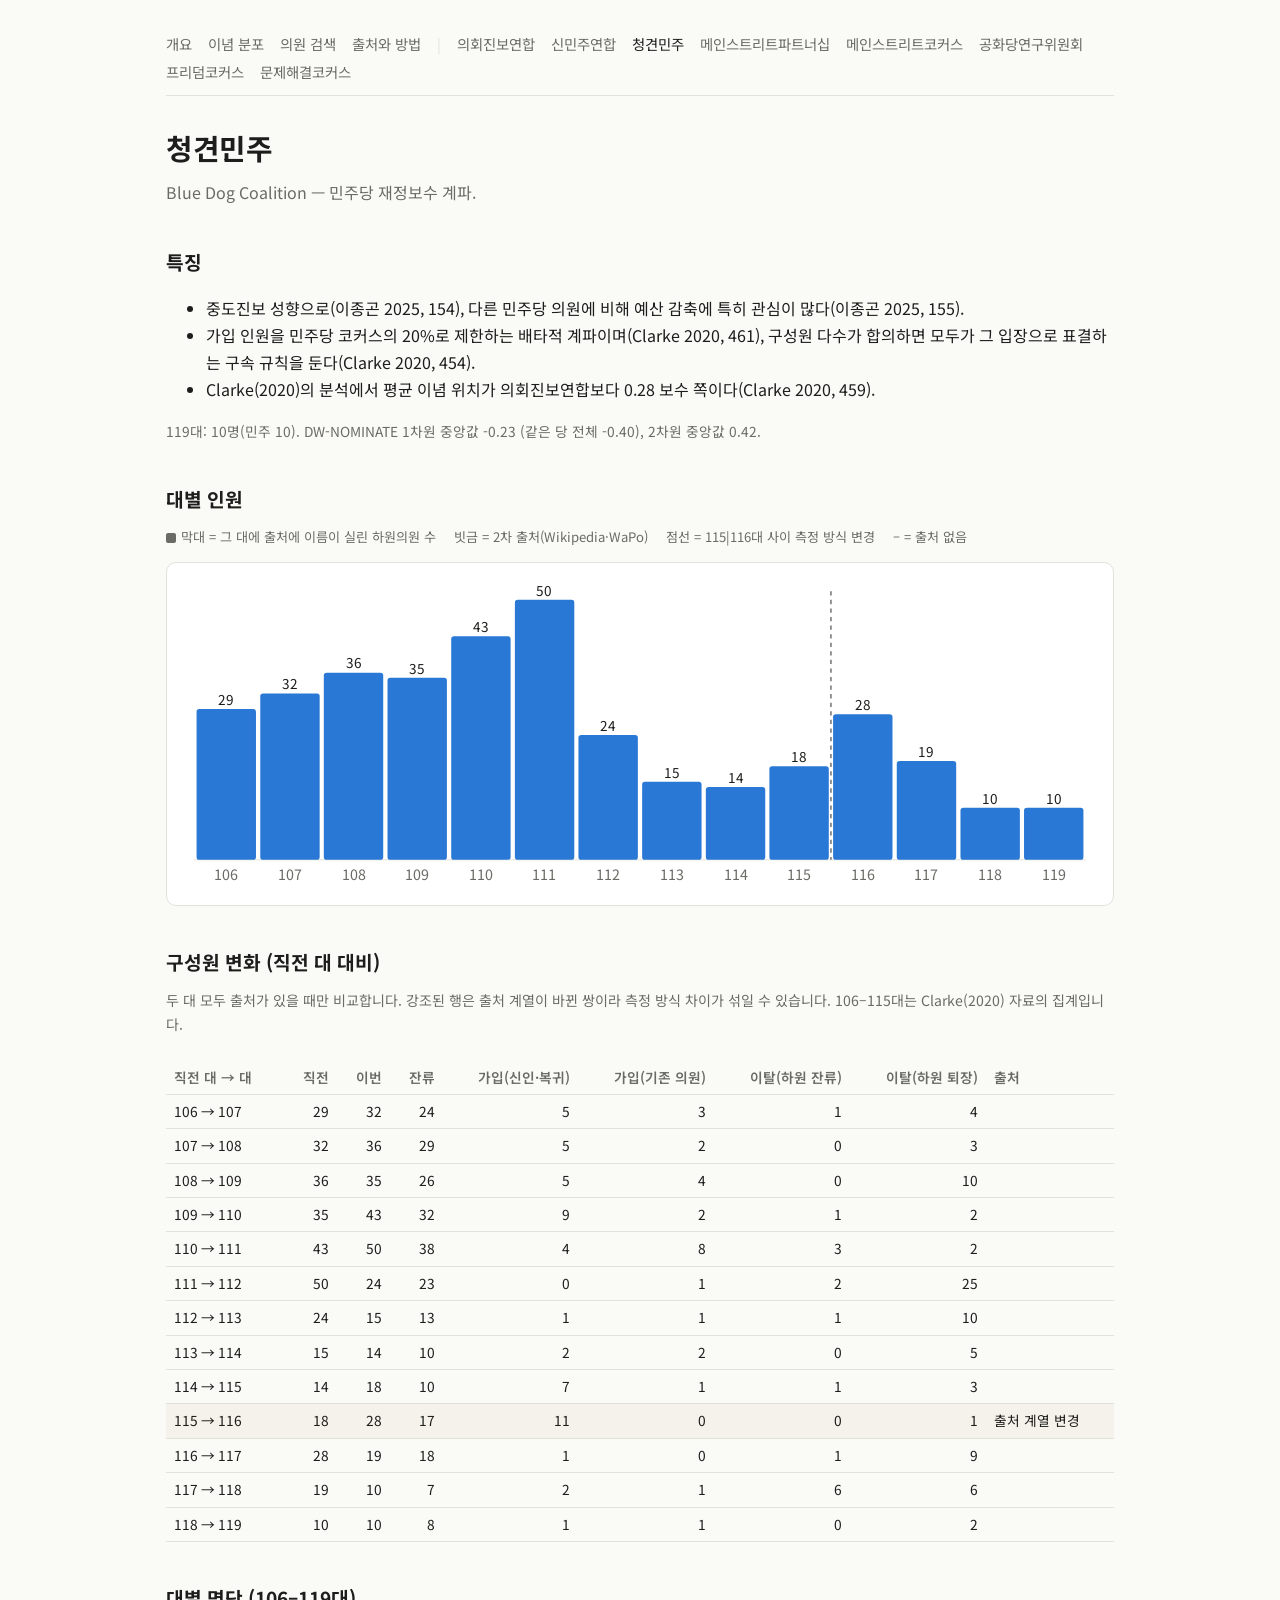
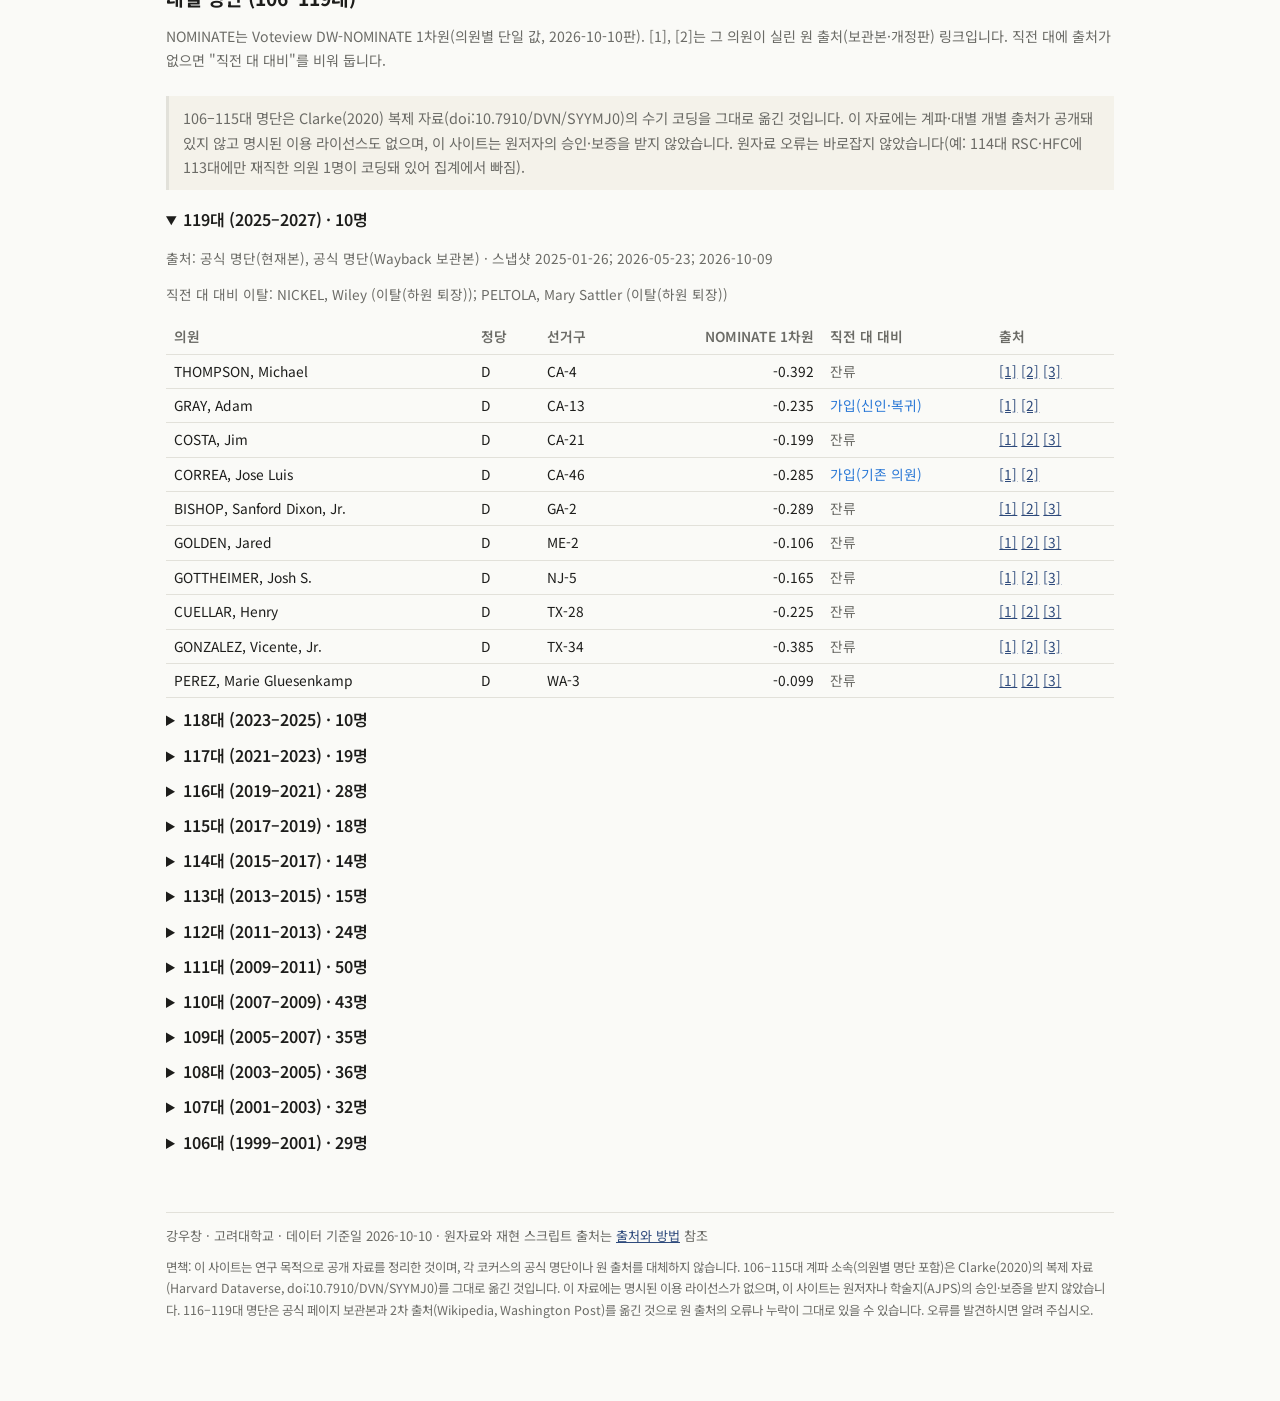
==== commit c7f25b82: "Publish member-level rosters for 106-115th based on Clarke (2020), with per-section attribution and " ====
--- a/caucus-bluedog.html
+++ b/caucus-bluedog.html
@@ -12,9 +12,10 @@
 <h2>구성원 변화 (직전 대 대비)</h2>
 <p class="lede" style="font-size:0.88rem">두 대 모두 출처가 있을 때만 비교합니다. 강조된 행은 출처 계열이 바뀐 쌍이라 측정 방식 차이가 섞일 수 있습니다. 106–115대는 Clarke(2020) 자료의 집계입니다.</p>
 <div class="table-wrap"><table><tr><th>직전 대 → 대</th><th class="num">직전</th><th class="num">이번</th><th class="num">잔류</th><th class="num">가입(신인·복귀)</th><th class="num">가입(기존 의원)</th><th class="num">이탈(하원 잔류)</th><th class="num">이탈(하원 퇴장)</th><th>출처</th></tr><tr class=""><td>106 → 107</td><td class="num">29</td><td class="num">32</td><td class="num">24</td><td class="num">5</td><td class="num">3</td><td class="num">1</td><td class="num">4</td><td></td></tr><tr class=""><td>107 → 108</td><td class="num">32</td><td class="num">36</td><td class="num">29</td><td class="num">5</td><td class="num">2</td><td class="num">0</td><td class="num">3</td><td></td></tr><tr class=""><td>108 → 109</td><td class="num">36</td><td class="num">35</td><td class="num">26</td><td class="num">5</td><td class="num">4</td><td class="num">0</td><td class="num">10</td><td></td></tr><tr class=""><td>109 → 110</td><td class="num">35</td><td class="num">43</td><td class="num">32</td><td class="num">9</td><td class="num">2</td><td class="num">1</td><td class="num">2</td><td></td></tr><tr class=""><td>110 → 111</td><td class="num">43</td><td class="num">50</td><td class="num">38</td><td class="num">4</td><td class="num">8</td><td class="num">3</td><td class="num">2</td><td></td></tr><tr class=""><td>111 → 112</td><td class="num">50</td><td class="num">24</td><td class="num">23</td><td class="num">0</td><td class="num">1</td><td class="num">2</td><td class="num">25</td><td></td></tr><tr class=""><td>112 → 113</td><td class="num">24</td><td class="num">15</td><td class="num">13</td><td class="num">1</td><td class="num">1</td><td class="num">1</td><td class="num">10</td><td></td></tr><tr class=""><td>113 → 114</td><td class="num">15</td><td class="num">14</td><td class="num">10</td><td class="num">2</td><td class="num">2</td><td class="num">0</td><td class="num">5</td><td></td></tr><tr class=""><td>114 → 115</td><td class="num">14</td><td class="num">18</td><td class="num">10</td><td class="num">7</td><td class="num">1</td><td class="num">1</td><td class="num">3</td><td></td></tr><tr class="flag"><td>115 → 116</td><td class="num">18</td><td class="num">28</td><td class="num">17</td><td class="num">11</td><td class="num">0</td><td class="num">0</td><td class="num">1</td><td>출처 계열 변경</td></tr><tr class=""><td>116 → 117</td><td class="num">28</td><td class="num">19</td><td class="num">18</td><td class="num">1</td><td class="num">0</td><td class="num">1</td><td class="num">9</td><td></td></tr><tr class=""><td>117 → 118</td><td class="num">19</td><td class="num">10</td><td class="num">7</td><td class="num">2</td><td class="num">1</td><td class="num">6</td><td class="num">6</td><td></td></tr><tr class=""><td>118 → 119</td><td class="num">10</td><td class="num">10</td><td class="num">8</td><td class="num">1</td><td class="num">1</td><td class="num">0</td><td class="num">2</td><td></td></tr></table></div>
-<h2>대별 명단 (116–119대)</h2>
-<p class="lede" style="font-size:0.88rem">NOMINATE는 Voteview DW-NOMINATE 1차원(의원별 단일 값, 2026-10-10판). [1], [2]는 그 의원이 실린 원 출처(보관본·개정판) 링크입니다. 116대의 "직전 대 대비"는 115대 의원 단위 자료를 공개하지 않아 비워 둡니다.</p>
-<details open><summary>119대 (2025–2027) · 10명</summary><p style="font-size:0.85rem;color:var(--muted)">출처: 공식 명단(현재본), 공식 명단(Wayback 보관본) · 스냅샷 2025-01-26; 2026-05-23; 2026-10-09</p><p style="font-size:0.85rem;color:var(--muted)">직전 대 대비 이탈: NICKEL, Wiley (이탈(하원 퇴장)); PELTOLA, Mary Sattler (이탈(하원 퇴장))</p><div class="table-wrap"><table><tr><th>의원</th><th>정당</th><th>선거구</th><th class="num">NOMINATE 1차원</th><th>직전 대 대비</th><th>출처</th></tr><tr><td>THOMPSON, Michael</td><td>D</td><td>CA-4</td><td class="num">-0.392</td><td class="st-stayed">잔류</td><td><a href="https://bluedogs-gluesenkampperez.house.gov/members" title="2026-10-09">[1]</a> <a href="https://web.archive.org/web/20250126141719/https://bluedogcaucus-golden.house.gov/members" title="2025-01-26">[2]</a> <a href="https://web.archive.org/web/20260523201623/https://bluedogs-gluesenkampperez.house.gov/members" title="2026-05-23">[3]</a></td></tr><tr><td>GRAY, Adam</td><td>D</td><td>CA-13</td><td class="num">-0.235</td><td class="st-joined_new_member">가입(신인·복귀)</td><td><a href="https://bluedogs-gluesenkampperez.house.gov/members" title="2026-10-09">[1]</a> <a href="https://web.archive.org/web/20260523201623/https://bluedogs-gluesenkampperez.house.gov/members" title="2026-05-23">[2]</a></td></tr><tr><td>COSTA, Jim</td><td>D</td><td>CA-21</td><td class="num">-0.199</td><td class="st-stayed">잔류</td><td><a href="https://bluedogs-gluesenkampperez.house.gov/members" title="2026-10-09">[1]</a> <a href="https://web.archive.org/web/20250126141719/https://bluedogcaucus-golden.house.gov/members" title="2025-01-26">[2]</a> <a href="https://web.archive.org/web/20260523201623/https://bluedogs-gluesenkampperez.house.gov/members" title="2026-05-23">[3]</a></td></tr><tr><td>CORREA, Jose Luis</td><td>D</td><td>CA-46</td><td class="num">-0.285</td><td class="st-joined_from_house">가입(기존 의원)</td><td><a href="https://bluedogs-gluesenkampperez.house.gov/members" title="2026-10-09">[1]</a> <a href="https://web.archive.org/web/20260523201623/https://bluedogs-gluesenkampperez.house.gov/members" title="2026-05-23">[2]</a></td></tr><tr><td>BISHOP, Sanford Dixon, Jr.</td><td>D</td><td>GA-2</td><td class="num">-0.289</td><td class="st-stayed">잔류</td><td><a href="https://bluedogs-gluesenkampperez.house.gov/members" title="2026-10-09">[1]</a> <a href="https://web.archive.org/web/20250126141719/https://bluedogcaucus-golden.house.gov/members" title="2025-01-26">[2]</a> <a href="https://web.archive.org/web/20260523201623/https://bluedogs-gluesenkampperez.house.gov/members" title="2026-05-23">[3]</a></td></tr><tr><td>GOLDEN, Jared</td><td>D</td><td>ME-2</td><td class="num">-0.106</td><td class="st-stayed">잔류</td><td><a href="https://bluedogs-gluesenkampperez.house.gov/members" title="2026-10-09">[1]</a> <a href="https://web.archive.org/web/20250126141719/https://bluedogcaucus-golden.house.gov/members" title="2025-01-26">[2]</a> <a href="https://web.archive.org/web/20260523201623/https://bluedogs-gluesenkampperez.house.gov/members" title="2026-05-23">[3]</a></td></tr><tr><td>GOTTHEIMER, Josh S.</td><td>D</td><td>NJ-5</td><td class="num">-0.165</td><td class="st-stayed">잔류</td><td><a href="https://bluedogs-gluesenkampperez.house.gov/members" title="2026-10-09">[1]</a> <a href="https://web.archive.org/web/20250126141719/https://bluedogcaucus-golden.house.gov/members" title="2025-01-26">[2]</a> <a href="https://web.archive.org/web/20260523201623/https://bluedogs-gluesenkampperez.house.gov/members" title="2026-05-23">[3]</a></td></tr><tr><td>CUELLAR, Henry</td><td>D</td><td>TX-28</td><td class="num">-0.225</td><td class="st-stayed">잔류</td><td><a href="https://bluedogs-gluesenkampperez.house.gov/members" title="2026-10-09">[1]</a> <a href="https://web.archive.org/web/20250126141719/https://bluedogcaucus-golden.house.gov/members" title="2025-01-26">[2]</a> <a href="https://web.archive.org/web/20260523201623/https://bluedogs-gluesenkampperez.house.gov/members" title="2026-05-23">[3]</a></td></tr><tr><td>GONZALEZ, Vicente, Jr.</td><td>D</td><td>TX-34</td><td class="num">-0.385</td><td class="st-stayed">잔류</td><td><a href="https://bluedogs-gluesenkampperez.house.gov/members" title="2026-10-09">[1]</a> <a href="https://web.archive.org/web/20250126141719/https://bluedogcaucus-golden.house.gov/members" title="2025-01-26">[2]</a> <a href="https://web.archive.org/web/20260523201623/https://bluedogs-gluesenkampperez.house.gov/members" title="2026-05-23">[3]</a></td></tr><tr><td>PEREZ, Marie Gluesenkamp</td><td>D</td><td>WA-3</td><td class="num">-0.099</td><td class="st-stayed">잔류</td><td><a href="https://bluedogs-gluesenkampperez.house.gov/members" title="2026-10-09">[1]</a> <a href="https://web.archive.org/web/20250126141719/https://bluedogcaucus-golden.house.gov/members" title="2025-01-26">[2]</a> <a href="https://web.archive.org/web/20260523201623/https://bluedogs-gluesenkampperez.house.gov/members" title="2026-05-23">[3]</a></td></tr></table></div></details><details><summary>118대 (2023–2025) · 10명</summary><p style="font-size:0.85rem;color:var(--muted)">출처: 공식 명단(Wayback 보관본) · 스냅샷 2023-04-15; 2024-04-24; 2024-11-08</p><p style="font-size:0.85rem;color:var(--muted)">직전 대 대비 이탈: BOURDEAUX, Carolyn (이탈(하원 퇴장)); CASE, Ed (이탈(하원 잔류)); COOPER, James Hayes Shofner (이탈(하원 퇴장)); CORREA, Jose Luis (이탈(하원 잔류)); CRIST, Charlie Joseph, Jr. (이탈(하원 퇴장)); MURPHY, Stephanie (이탈(하원 퇴장)); O&#x27;HALLERAN, Thomas C. (이탈(하원 퇴장)); SCHNEIDER, Brad (이탈(하원 잔류)); SCHRADER, Kurt (이탈(하원 퇴장)); SCOTT, David (이탈(하원 잔류)); SHERRILL, Mikie (이탈(하원 잔류)); SPANBERGER, Abigail (이탈(하원 잔류))</p><div class="table-wrap"><table><tr><th>의원</th><th>정당</th><th>선거구</th><th class="num">NOMINATE 1차원</th><th>직전 대 대비</th><th>출처</th></tr><tr><td>PELTOLA, Mary Sattler</td><td>D</td><td>AK-1</td><td class="num">-0.138</td><td class="st-joined_from_house">가입(기존 의원)</td><td><a href="https://web.archive.org/web/20230415215659/https://bluedogcaucus-golden.house.gov/members" title="2023-04-15">[1]</a> <a href="https://web.archive.org/web/20240424180924/https://bluedogcaucus-golden.house.gov/members" title="2024-04-24">[2]</a> <a href="https://web.archive.org/web/20241108155658/https://bluedogcaucus-golden.house.gov/members" title="2024-11-08">[3]</a></td></tr><tr><td>THOMPSON, Michael</td><td>D</td><td>CA-4</td><td class="num">-0.392</td><td class="st-stayed">잔류</td><td><a href="https://web.archive.org/web/20230415215659/https://bluedogcaucus-golden.house.gov/members" title="2023-04-15">[1]</a> <a href="https://web.archive.org/web/20240424180924/https://bluedogcaucus-golden.house.gov/members" title="2024-04-24">[2]</a> <a href="https://web.archive.org/web/20241108155658/https://bluedogcaucus-golden.house.gov/members" title="2024-11-08">[3]</a></td></tr><tr><td>COSTA, Jim</td><td>D</td><td>CA-21</td><td class="num">-0.199</td><td class="st-stayed">잔류</td><td><a href="https://web.archive.org/web/20230415215659/https://bluedogcaucus-golden.house.gov/members" title="2023-04-15">[1]</a> <a href="https://web.archive.org/web/20240424180924/https://bluedogcaucus-golden.house.gov/members" title="2024-04-24">[2]</a> <a href="https://web.archive.org/web/20241108155658/https://bluedogcaucus-golden.house.gov/members" title="2024-11-08">[3]</a></td></tr><tr><td>BISHOP, Sanford Dixon, Jr.</td><td>D</td><td>GA-2</td><td class="num">-0.289</td><td class="st-stayed">잔류</td><td><a href="https://web.archive.org/web/20230415215659/https://bluedogcaucus-golden.house.gov/members" title="2023-04-15">[1]</a> <a href="https://web.archive.org/web/20240424180924/https://bluedogcaucus-golden.house.gov/members" title="2024-04-24">[2]</a> <a href="https://web.archive.org/web/20241108155658/https://bluedogcaucus-golden.house.gov/members" title="2024-11-08">[3]</a></td></tr><tr><td>GOLDEN, Jared</td><td>D</td><td>ME-2</td><td class="num">-0.106</td><td class="st-stayed">잔류</td><td><a href="https://web.archive.org/web/20230415215659/https://bluedogcaucus-golden.house.gov/members" title="2023-04-15">[1]</a> <a href="https://web.archive.org/web/20240424180924/https://bluedogcaucus-golden.house.gov/members" title="2024-04-24">[2]</a> <a href="https://web.archive.org/web/20241108155658/https://bluedogcaucus-golden.house.gov/members" title="2024-11-08">[3]</a></td></tr><tr><td>NICKEL, Wiley</td><td>D</td><td>NC-13</td><td class="num">-0.243</td><td class="st-joined_new_member">가입(신인·복귀)</td><td><a href="https://web.archive.org/web/20240424180924/https://bluedogcaucus-golden.house.gov/members" title="2024-04-24">[1]</a> <a href="https://web.archive.org/web/20241108155658/https://bluedogcaucus-golden.house.gov/members" title="2024-11-08">[2]</a></td></tr><tr><td>GOTTHEIMER, Josh S.</td><td>D</td><td>NJ-5</td><td class="num">-0.165</td><td class="st-stayed">잔류</td><td><a href="https://web.archive.org/web/20230415215659/https://bluedogcaucus-golden.house.gov/members" title="2023-04-15">[1]</a> <a href="https://web.archive.org/web/20240424180924/https://bluedogcaucus-golden.house.gov/members" title="2024-04-24">[2]</a> <a href="https://web.archive.org/web/20241108155658/https://bluedogcaucus-golden.house.gov/members" title="2024-11-08">[3]</a></td></tr><tr><td>CUELLAR, Henry</td><td>D</td><td>TX-28</td><td class="num">-0.225</td><td class="st-stayed">잔류</td><td><a href="https://web.archive.org/web/20230415215659/https://bluedogcaucus-golden.house.gov/members" title="2023-04-15">[1]</a> <a href="https://web.archive.org/web/20240424180924/https://bluedogcaucus-golden.house.gov/members" title="2024-04-24">[2]</a> <a href="https://web.archive.org/web/20241108155658/https://bluedogcaucus-golden.house.gov/members" title="2024-11-08">[3]</a></td></tr><tr><td>GONZALEZ, Vicente, Jr.</td><td>D</td><td>TX-34</td><td class="num">-0.385</td><td class="st-stayed">잔류</td><td><a href="https://web.archive.org/web/20230415215659/https://bluedogcaucus-golden.house.gov/members" title="2023-04-15">[1]</a> <a href="https://web.archive.org/web/20240424180924/https://bluedogcaucus-golden.house.gov/members" title="2024-04-24">[2]</a> <a href="https://web.archive.org/web/20241108155658/https://bluedogcaucus-golden.house.gov/members" title="2024-11-08">[3]</a></td></tr><tr><td>PEREZ, Marie Gluesenkamp</td><td>D</td><td>WA-3</td><td class="num">-0.099</td><td class="st-joined_new_member">가입(신인·복귀)</td><td><a href="https://web.archive.org/web/20240424180924/https://bluedogcaucus-golden.house.gov/members" title="2024-04-24">[1]</a> <a href="https://web.archive.org/web/20241108155658/https://bluedogcaucus-golden.house.gov/members" title="2024-11-08">[2]</a></td></tr></table></div></details><details><summary>117대 (2021–2023) · 19명</summary><p style="font-size:0.85rem;color:var(--muted)">출처: 공식 명단(Wayback 보관본) · 스냅샷 2021-04-18; 2021-10-24; 2021-11-11; 2022-01-21; 2022-11-03</p><p style="font-size:0.85rem;color:var(--muted)">직전 대 대비 이탈: BRINDISI, Anthony (이탈(하원 퇴장)); CUNNINGHAM, Joe (이탈(하원 퇴장)); HORN, Kendra (이탈(하원 퇴장)); LIPINSKI, Daniel (이탈(하원 퇴장)); MCADAMS, Ben (이탈(하원 퇴장)); PETERSON, Collin Clark (이탈(하원 퇴장)); ROSE, Max (이탈(하원 퇴장)); TORRES SMALL, Xochitl (이탈(하원 퇴장)); VAN DREW, Jefferson (이탈(하원 퇴장)); VELA, Filemon (이탈(하원 잔류))</p><div class="table-wrap"><table><tr><th>의원</th><th>정당</th><th>선거구</th><th class="num">NOMINATE 1차원</th><th>직전 대 대비</th><th>출처</th></tr><tr><td>O&#x27;HALLERAN, Thomas C.</td><td>D</td><td>AZ-1</td><td class="num">-0.198</td><td class="st-stayed">잔류</td><td><a href="https://web.archive.org/web/20210418082142/https://bluedogcaucus-costa.house.gov/members" title="2021-04-18">[1]</a> <a href="https://web.archive.org/web/20211024160115/https://bluedogcaucus-costa.house.gov/members" title="2021-10-24">[2]</a> <a href="https://web.archive.org/web/20211111111901/https://bluedogcaucus-murphy.house.gov/members" title="2021-11-11">[3]</a> <a href="https://web.archive.org/web/20220121180738/https://bluedogcaucus-murphy.house.gov/members" title="2022-01-21">[4]</a> <a href="https://web.archive.org/web/20221103173907/https://bluedogcaucus-murphy.house.gov/members" title="2022-11-03">[5]</a></td></tr><tr><td>THOMPSON, Michael</td><td>D</td><td>CA-5</td><td class="num">-0.392</td><td class="st-stayed">잔류</td><td><a href="https://web.archive.org/web/20210418082142/https://bluedogcaucus-costa.house.gov/members" title="2021-04-18">[1]</a> <a href="https://web.archive.org/web/20211024160115/https://bluedogcaucus-costa.house.gov/members" title="2021-10-24">[2]</a> <a href="https://web.archive.org/web/20211111111901/https://bluedogcaucus-murphy.house.gov/members" title="2021-11-11">[3]</a> <a href="https://web.archive.org/web/20220121180738/https://bluedogcaucus-murphy.house.gov/members" title="2022-01-21">[4]</a> <a href="https://web.archive.org/web/20221103173907/https://bluedogcaucus-murphy.house.gov/members" title="2022-11-03">[5]</a></td></tr><tr><td>COSTA, Jim</td><td>D</td><td>CA-16</td><td class="num">-0.199</td><td class="st-stayed">잔류</td><td><a href="https://web.archive.org/web/20210418082142/https://bluedogcaucus-costa.house.gov/members" title="2021-04-18">[1]</a> <a href="https://web.archive.org/web/20211024160115/https://bluedogcaucus-costa.house.gov/members" title="2021-10-24">[2]</a> <a href="https://web.archive.org/web/20211111111901/https://bluedogcaucus-murphy.house.gov/members" title="2021-11-11">[3]</a> <a href="https://web.archive.org/web/20220121180738/https://bluedogcaucus-murphy.house.gov/members" title="2022-01-21">[4]</a> <a href="https://web.archive.org/web/20221103173907/https://bluedogcaucus-murphy.house.gov/members" title="2022-11-03">[5]</a></td></tr><tr><td>CORREA, Jose Luis</td><td>D</td><td>CA-46</td><td class="num">-0.285</td><td class="st-stayed">잔류</td><td><a href="https://web.archive.org/web/20210418082142/https://bluedogcaucus-costa.house.gov/members" title="2021-04-18">[1]</a> <a href="https://web.archive.org/web/20211024160115/https://bluedogcaucus-costa.house.gov/members" title="2021-10-24">[2]</a> <a href="https://web.archive.org/web/20211111111901/https://bluedogcaucus-murphy.house.gov/members" title="2021-11-11">[3]</a> <a href="https://web.archive.org/web/20220121180738/https://bluedogcaucus-murphy.house.gov/members" title="2022-01-21">[4]</a> <a href="https://web.archive.org/web/20221103173907/https://bluedogcaucus-murphy.house.gov/members" title="2022-11-03">[5]</a></td></tr><tr><td>MURPHY, Stephanie</td><td>D</td><td>FL-7</td><td class="num">-0.161</td><td class="st-stayed">잔류</td><td><a href="https://web.archive.org/web/20210418082142/https://bluedogcaucus-costa.house.gov/members" title="2021-04-18">[1]</a> <a href="https://web.archive.org/web/20211024160115/https://bluedogcaucus-costa.house.gov/members" title="2021-10-24">[2]</a> <a href="https://web.archive.org/web/20211111111901/https://bluedogcaucus-murphy.house.gov/members" title="2021-11-11">[3]</a> <a href="https://web.archive.org/web/20220121180738/https://bluedogcaucus-murphy.house.gov/members" title="2022-01-21">[4]</a> <a href="https://web.archive.org/web/20221103173907/https://bluedogcaucus-murphy.house.gov/members" title="2022-11-03">[5]</a></td></tr><tr><td>CRIST, Charlie Joseph, Jr.</td><td>D</td><td>FL-13</td><td class="num">-0.227</td><td class="st-stayed">잔류</td><td><a href="https://web.archive.org/web/20210418082142/https://bluedogcaucus-costa.house.gov/members" title="2021-04-18">[1]</a> <a href="https://web.archive.org/web/20211024160115/https://bluedogcaucus-costa.house.gov/members" title="2021-10-24">[2]</a> <a href="https://web.archive.org/web/20211111111901/https://bluedogcaucus-murphy.house.gov/members" title="2021-11-11">[3]</a> <a href="https://web.archive.org/web/20220121180738/https://bluedogcaucus-murphy.house.gov/members" title="2022-01-21">[4]</a> <a href="https://web.archive.org/web/20221103173907/https://bluedogcaucus-murphy.house.gov/members" title="2022-11-03">[5]</a></td></tr><tr><td>BISHOP, Sanford Dixon, Jr.</td><td>D</td><td>GA-2</td><td class="num">-0.289</td><td class="st-stayed">잔류</td><td><a href="https://web.archive.org/web/20210418082142/https://bluedogcaucus-costa.house.gov/members" title="2021-04-18">[1]</a> <a href="https://web.archive.org/web/20211024160115/https://bluedogcaucus-costa.house.gov/members" title="2021-10-24">[2]</a> <a href="https://web.archive.org/web/20211111111901/https://bluedogcaucus-murphy.house.gov/members" title="2021-11-11">[3]</a> <a href="https://web.archive.org/web/20220121180738/https://bluedogcaucus-murphy.house.gov/members" title="2022-01-21">[4]</a> <a href="https://web.archive.org/web/20221103173907/https://bluedogcaucus-murphy.house.gov/members" title="2022-11-03">[5]</a></td></tr><tr><td>BOURDEAUX, Carolyn</td><td>D</td><td>GA-7</td><td class="num">-0.303</td><td class="st-joined_new_member">가입(신인·복귀)</td><td><a href="https://web.archive.org/web/20211024160115/https://bluedogcaucus-costa.house.gov/members" title="2021-10-24">[1]</a> <a href="https://web.archive.org/web/20211111111901/https://bluedogcaucus-murphy.house.gov/members" title="2021-11-11">[2]</a> <a href="https://web.archive.org/web/20220121180738/https://bluedogcaucus-murphy.house.gov/members" title="2022-01-21">[3]</a> <a href="https://web.archive.org/web/20221103173907/https://bluedogcaucus-murphy.house.gov/members" title="2022-11-03">[4]</a></td></tr><tr><td>SCOTT, David</td><td>D</td><td>GA-13</td><td class="num">-0.305</td><td class="st-stayed">잔류</td><td><a href="https://web.archive.org/web/20210418082142/https://bluedogcaucus-costa.house.gov/members" title="2021-04-18">[1]</a> <a href="https://web.archive.org/web/20211024160115/https://bluedogcaucus-costa.house.gov/members" title="2021-10-24">[2]</a> <a href="https://web.archive.org/web/20211111111901/https://bluedogcaucus-murphy.house.gov/members" title="2021-11-11">[3]</a> <a href="https://web.archive.org/web/20220121180738/https://bluedogcaucus-murphy.house.gov/members" title="2022-01-21">[4]</a> <a href="https://web.archive.org/web/20221103173907/https://bluedogcaucus-murphy.house.gov/members" title="2022-11-03">[5]</a></td></tr><tr><td>CASE, Ed</td><td>D</td><td>HI-1</td><td class="num">-0.208</td><td class="st-stayed">잔류</td><td><a href="https://web.archive.org/web/20210418082142/https://bluedogcaucus-costa.house.gov/members" title="2021-04-18">[1]</a> <a href="https://web.archive.org/web/20211024160115/https://bluedogcaucus-costa.house.gov/members" title="2021-10-24">[2]</a> <a href="https://web.archive.org/web/20211111111901/https://bluedogcaucus-murphy.house.gov/members" title="2021-11-11">[3]</a> <a href="https://web.archive.org/web/20220121180738/https://bluedogcaucus-murphy.house.gov/members" title="2022-01-21">[4]</a> <a href="https://web.archive.org/web/20221103173907/https://bluedogcaucus-murphy.house.gov/members" title="2022-11-03">[5]</a></td></tr><tr><td>SCHNEIDER, Brad</td><td>D</td><td>IL-10</td><td class="num">-0.199</td><td class="st-stayed">잔류</td><td><a href="https://web.archive.org/web/20210418082142/https://bluedogcaucus-costa.house.gov/members" title="2021-04-18">[1]</a> <a href="https://web.archive.org/web/20211024160115/https://bluedogcaucus-costa.house.gov/members" title="2021-10-24">[2]</a> <a href="https://web.archive.org/web/20211111111901/https://bluedogcaucus-murphy.house.gov/members" title="2021-11-11">[3]</a> <a href="https://web.archive.org/web/20220121180738/https://bluedogcaucus-murphy.house.gov/members" title="2022-01-21">[4]</a> <a href="https://web.archive.org/web/20221103173907/https://bluedogcaucus-murphy.house.gov/members" title="2022-11-03">[5]</a></td></tr><tr><td>GOLDEN, Jared</td><td>D</td><td>ME-2</td><td class="num">-0.106</td><td class="st-stayed">잔류</td><td><a href="https://web.archive.org/web/20210418082142/https://bluedogcaucus-costa.house.gov/members" title="2021-04-18">[1]</a> <a href="https://web.archive.org/web/20211024160115/https://bluedogcaucus-costa.house.gov/members" title="2021-10-24">[2]</a> <a href="https://web.archive.org/web/20211111111901/https://bluedogcaucus-murphy.house.gov/members" title="2021-11-11">[3]</a> <a href="https://web.archive.org/web/20220121180738/https://bluedogcaucus-murphy.house.gov/members" title="2022-01-21">[4]</a> <a href="https://web.archive.org/web/20221103173907/https://bluedogcaucus-murphy.house.gov/members" title="2022-11-03">[5]</a></td></tr><tr><td>GOTTHEIMER, Josh S.</td><td>D</td><td>NJ-5</td><td class="num">-0.165</td><td class="st-stayed">잔류</td><td><a href="https://web.archive.org/web/20210418082142/https://bluedogcaucus-costa.house.gov/members" title="2021-04-18">[1]</a> <a href="https://web.archive.org/web/20211024160115/https://bluedogcaucus-costa.house.gov/members" title="2021-10-24">[2]</a> <a href="https://web.archive.org/web/20211111111901/https://bluedogcaucus-murphy.house.gov/members" title="2021-11-11">[3]</a> <a href="https://web.archive.org/web/20220121180738/https://bluedogcaucus-murphy.house.gov/members" title="2022-01-21">[4]</a> <a href="https://web.archive.org/web/20221103173907/https://bluedogcaucus-murphy.house.gov/members" title="2022-11-03">[5]</a></td></tr><tr><td>SHERRILL, Mikie</td><td>D</td><td>NJ-11</td><td class="num">-0.234</td><td class="st-stayed">잔류</td><td><a href="https://web.archive.org/web/20210418082142/https://bluedogcaucus-costa.house.gov/members" title="2021-04-18">[1]</a> <a href="https://web.archive.org/web/20211024160115/https://bluedogcaucus-costa.house.gov/members" title="2021-10-24">[2]</a> <a href="https://web.archive.org/web/20211111111901/https://bluedogcaucus-murphy.house.gov/members" title="2021-11-11">[3]</a> <a href="https://web.archive.org/web/20220121180738/https://bluedogcaucus-murphy.house.gov/members" title="2022-01-21">[4]</a> <a href="https://web.archive.org/web/20221103173907/https://bluedogcaucus-murphy.house.gov/members" title="2022-11-03">[5]</a></td></tr><tr><td>SCHRADER, Kurt</td><td>D</td><td>OR-5</td><td class="num">-0.182</td><td class="st-stayed">잔류</td><td><a href="https://web.archive.org/web/20210418082142/https://bluedogcaucus-costa.house.gov/members" title="2021-04-18">[1]</a> <a href="https://web.archive.org/web/20211024160115/https://bluedogcaucus-costa.house.gov/members" title="2021-10-24">[2]</a> <a href="https://web.archive.org/web/20211111111901/https://bluedogcaucus-murphy.house.gov/members" title="2021-11-11">[3]</a> <a href="https://web.archive.org/web/20220121180738/https://bluedogcaucus-murphy.house.gov/members" title="2022-01-21">[4]</a> <a href="https://web.archive.org/web/20221103173907/https://bluedogcaucus-murphy.house.gov/members" title="2022-11-03">[5]</a></td></tr><tr><td>COOPER, James Hayes Shofner</td><td>D</td><td>TN-5</td><td class="num">-0.164</td><td class="st-stayed">잔류</td><td><a href="https://web.archive.org/web/20210418082142/https://bluedogcaucus-costa.house.gov/members" title="2021-04-18">[1]</a> <a href="https://web.archive.org/web/20211024160115/https://bluedogcaucus-costa.house.gov/members" title="2021-10-24">[2]</a> <a href="https://web.archive.org/web/20211111111901/https://bluedogcaucus-murphy.house.gov/members" title="2021-11-11">[3]</a> <a href="https://web.archive.org/web/20220121180738/https://bluedogcaucus-murphy.house.gov/members" title="2022-01-21">[4]</a> <a href="https://web.archive.org/web/20221103173907/https://bluedogcaucus-murphy.house.gov/members" title="2022-11-03">[5]</a></td></tr><tr><td>GONZALEZ, Vicente, Jr.</td><td>D</td><td>TX-15</td><td class="num">-0.385</td><td class="st-stayed">잔류</td><td><a href="https://web.archive.org/web/20210418082142/https://bluedogcaucus-costa.house.gov/members" title="2021-04-18">[1]</a> <a href="https://web.archive.org/web/20211024160115/https://bluedogcaucus-costa.house.gov/members" title="2021-10-24">[2]</a> <a href="https://web.archive.org/web/20211111111901/https://bluedogcaucus-murphy.house.gov/members" title="2021-11-11">[3]</a> <a href="https://web.archive.org/web/20220121180738/https://bluedogcaucus-murphy.house.gov/members" title="2022-01-21">[4]</a> <a href="https://web.archive.org/web/20221103173907/https://bluedogcaucus-murphy.house.gov/members" title="2022-11-03">[5]</a></td></tr><tr><td>CUELLAR, Henry</td><td>D</td><td>TX-28</td><td class="num">-0.225</td><td class="st-stayed">잔류</td><td><a href="https://web.archive.org/web/20210418082142/https://bluedogcaucus-costa.house.gov/members" title="2021-04-18">[1]</a> <a href="https://web.archive.org/web/20211024160115/https://bluedogcaucus-costa.house.gov/members" title="2021-10-24">[2]</a> <a href="https://web.archive.org/web/20211111111901/https://bluedogcaucus-murphy.house.gov/members" title="2021-11-11">[3]</a> <a href="https://web.archive.org/web/20220121180738/https://bluedogcaucus-murphy.house.gov/members" title="2022-01-21">[4]</a> <a href="https://web.archive.org/web/20221103173907/https://bluedogcaucus-murphy.house.gov/members" title="2022-11-03">[5]</a></td></tr><tr><td>SPANBERGER, Abigail</td><td>D</td><td>VA-7</td><td class="num">-0.196</td><td class="st-stayed">잔류</td><td><a href="https://web.archive.org/web/20210418082142/https://bluedogcaucus-costa.house.gov/members" title="2021-04-18">[1]</a> <a href="https://web.archive.org/web/20211024160115/https://bluedogcaucus-costa.house.gov/members" title="2021-10-24">[2]</a> <a href="https://web.archive.org/web/20211111111901/https://bluedogcaucus-murphy.house.gov/members" title="2021-11-11">[3]</a> <a href="https://web.archive.org/web/20220121180738/https://bluedogcaucus-murphy.house.gov/members" title="2022-01-21">[4]</a> <a href="https://web.archive.org/web/20221103173907/https://bluedogcaucus-murphy.house.gov/members" title="2022-11-03">[5]</a></td></tr></table></div></details><details><summary>116대 (2019–2021) · 28명</summary><p style="font-size:0.85rem;color:var(--muted)">출처: 공식 명단(Wayback 보관본) · 스냅샷 2019-04-01; 2020-01-10; 2020-11-21</p><div class="table-wrap"><table><tr><th>의원</th><th>정당</th><th>선거구</th><th class="num">NOMINATE 1차원</th><th>직전 대 대비</th><th>출처</th></tr><tr><td>O&#x27;HALLERAN, Thomas C.</td><td>D</td><td>AZ-1</td><td class="num">-0.198</td><td class="st-None">–</td><td><a href="https://web.archive.org/web/20190401065209/https://bluedogcaucus-costa.house.gov/members" title="2019-04-01">[1]</a> <a href="https://web.archive.org/web/20200110041057/https://bluedogcaucus-costa.house.gov/members" title="2020-01-10">[2]</a> <a href="https://web.archive.org/web/20201121021840/https://bluedogcaucus-costa.house.gov/members" title="2020-11-21">[3]</a></td></tr><tr><td>THOMPSON, Michael</td><td>D</td><td>CA-5</td><td class="num">-0.392</td><td class="st-None">–</td><td><a href="https://web.archive.org/web/20190401065209/https://bluedogcaucus-costa.house.gov/members" title="2019-04-01">[1]</a> <a href="https://web.archive.org/web/20200110041057/https://bluedogcaucus-costa.house.gov/members" title="2020-01-10">[2]</a> <a href="https://web.archive.org/web/20201121021840/https://bluedogcaucus-costa.house.gov/members" title="2020-11-21">[3]</a></td></tr><tr><td>COSTA, Jim</td><td>D</td><td>CA-16</td><td class="num">-0.199</td><td class="st-None">–</td><td><a href="https://web.archive.org/web/20190401065209/https://bluedogcaucus-costa.house.gov/members" title="2019-04-01">[1]</a> <a href="https://web.archive.org/web/20200110041057/https://bluedogcaucus-costa.house.gov/members" title="2020-01-10">[2]</a> <a href="https://web.archive.org/web/20201121021840/https://bluedogcaucus-costa.house.gov/members" title="2020-11-21">[3]</a></td></tr><tr><td>CORREA, Jose Luis</td><td>D</td><td>CA-46</td><td class="num">-0.285</td><td class="st-None">–</td><td><a href="https://web.archive.org/web/20190401065209/https://bluedogcaucus-costa.house.gov/members" title="2019-04-01">[1]</a> <a href="https://web.archive.org/web/20200110041057/https://bluedogcaucus-costa.house.gov/members" title="2020-01-10">[2]</a> <a href="https://web.archive.org/web/20201121021840/https://bluedogcaucus-costa.house.gov/members" title="2020-11-21">[3]</a></td></tr><tr><td>MURPHY, Stephanie</td><td>D</td><td>FL-7</td><td class="num">-0.161</td><td class="st-None">–</td><td><a href="https://web.archive.org/web/20190401065209/https://bluedogcaucus-costa.house.gov/members" title="2019-04-01">[1]</a> <a href="https://web.archive.org/web/20200110041057/https://bluedogcaucus-costa.house.gov/members" title="2020-01-10">[2]</a> <a href="https://web.archive.org/web/20201121021840/https://bluedogcaucus-costa.house.gov/members" title="2020-11-21">[3]</a></td></tr><tr><td>CRIST, Charlie Joseph, Jr.</td><td>D</td><td>FL-13</td><td class="num">-0.227</td><td class="st-None">–</td><td><a href="https://web.archive.org/web/20190401065209/https://bluedogcaucus-costa.house.gov/members" title="2019-04-01">[1]</a> <a href="https://web.archive.org/web/20200110041057/https://bluedogcaucus-costa.house.gov/members" title="2020-01-10">[2]</a> <a href="https://web.archive.org/web/20201121021840/https://bluedogcaucus-costa.house.gov/members" title="2020-11-21">[3]</a></td></tr><tr><td>BISHOP, Sanford Dixon, Jr.</td><td>D</td><td>GA-2</td><td class="num">-0.289</td><td class="st-None">–</td><td><a href="https://web.archive.org/web/20190401065209/https://bluedogcaucus-costa.house.gov/members" title="2019-04-01">[1]</a> <a href="https://web.archive.org/web/20200110041057/https://bluedogcaucus-costa.house.gov/members" title="2020-01-10">[2]</a> <a href="https://web.archive.org/web/20201121021840/https://bluedogcaucus-costa.house.gov/members" title="2020-11-21">[3]</a></td></tr><tr><td>SCOTT, David</td><td>D</td><td>GA-13</td><td class="num">-0.305</td><td class="st-None">–</td><td><a href="https://web.archive.org/web/20190401065209/https://bluedogcaucus-costa.house.gov/members" title="2019-04-01">[1]</a> <a href="https://web.archive.org/web/20200110041057/https://bluedogcaucus-costa.house.gov/members" title="2020-01-10">[2]</a> <a href="https://web.archive.org/web/20201121021840/https://bluedogcaucus-costa.house.gov/members" title="2020-11-21">[3]</a></td></tr><tr><td>CASE, Ed</td><td>D</td><td>HI-1</td><td class="num">-0.208</td><td class="st-None">–</td><td><a href="https://web.archive.org/web/20190401065209/https://bluedogcaucus-costa.house.gov/members" title="2019-04-01">[1]</a> <a href="https://web.archive.org/web/20200110041057/https://bluedogcaucus-costa.house.gov/members" title="2020-01-10">[2]</a> <a href="https://web.archive.org/web/20201121021840/https://bluedogcaucus-costa.house.gov/members" title="2020-11-21">[3]</a></td></tr><tr><td>LIPINSKI, Daniel</td><td>D</td><td>IL-3</td><td class="num">-0.227</td><td class="st-None">–</td><td><a href="https://web.archive.org/web/20190401065209/https://bluedogcaucus-costa.house.gov/members" title="2019-04-01">[1]</a> <a href="https://web.archive.org/web/20200110041057/https://bluedogcaucus-costa.house.gov/members" title="2020-01-10">[2]</a> <a href="https://web.archive.org/web/20201121021840/https://bluedogcaucus-costa.house.gov/members" title="2020-11-21">[3]</a></td></tr><tr><td>SCHNEIDER, Brad</td><td>D</td><td>IL-10</td><td class="num">-0.199</td><td class="st-None">–</td><td><a href="https://web.archive.org/web/20190401065209/https://bluedogcaucus-costa.house.gov/members" title="2019-04-01">[1]</a> <a href="https://web.archive.org/web/20200110041057/https://bluedogcaucus-costa.house.gov/members" title="2020-01-10">[2]</a> <a href="https://web.archive.org/web/20201121021840/https://bluedogcaucus-costa.house.gov/members" title="2020-11-21">[3]</a></td></tr><tr><td>GOLDEN, Jared</td><td>D</td><td>ME-2</td><td class="num">-0.106</td><td class="st-None">–</td><td><a href="https://web.archive.org/web/20201121021840/https://bluedogcaucus-costa.house.gov/members" title="2020-11-21">[1]</a></td></tr><tr><td>PETERSON, Collin Clark</td><td>D</td><td>MN-7</td><td class="num">-0.148</td><td class="st-None">–</td><td><a href="https://web.archive.org/web/20190401065209/https://bluedogcaucus-costa.house.gov/members" title="2019-04-01">[1]</a> <a href="https://web.archive.org/web/20200110041057/https://bluedogcaucus-costa.house.gov/members" title="2020-01-10">[2]</a> <a href="https://web.archive.org/web/20201121021840/https://bluedogcaucus-costa.house.gov/members" title="2020-11-21">[3]</a></td></tr><tr><td>VAN DREW, Jefferson</td><td>D</td><td>NJ-2</td><td class="num">-0.147</td><td class="st-None">–</td><td><a href="https://web.archive.org/web/20190401065209/https://bluedogcaucus-costa.house.gov/members" title="2019-04-01">[1]</a></td></tr><tr><td>GOTTHEIMER, Josh S.</td><td>D</td><td>NJ-5</td><td class="num">-0.165</td><td class="st-None">–</td><td><a href="https://web.archive.org/web/20190401065209/https://bluedogcaucus-costa.house.gov/members" title="2019-04-01">[1]</a> <a href="https://web.archive.org/web/20200110041057/https://bluedogcaucus-costa.house.gov/members" title="2020-01-10">[2]</a> <a href="https://web.archive.org/web/20201121021840/https://bluedogcaucus-costa.house.gov/members" title="2020-11-21">[3]</a></td></tr><tr><td>SHERRILL, Mikie</td><td>D</td><td>NJ-11</td><td class="num">-0.234</td><td class="st-None">–</td><td><a href="https://web.archive.org/web/20190401065209/https://bluedogcaucus-costa.house.gov/members" title="2019-04-01">[1]</a> <a href="https://web.archive.org/web/20200110041057/https://bluedogcaucus-costa.house.gov/members" title="2020-01-10">[2]</a> <a href="https://web.archive.org/web/20201121021840/https://bluedogcaucus-costa.house.gov/members" title="2020-11-21">[3]</a></td></tr><tr><td>TORRES SMALL, Xochitl</td><td>D</td><td>NM-2</td><td class="num">-0.163</td><td class="st-None">–</td><td><a href="https://web.archive.org/web/20190401065209/https://bluedogcaucus-costa.house.gov/members" title="2019-04-01">[1]</a> <a href="https://web.archive.org/web/20200110041057/https://bluedogcaucus-costa.house.gov/members" title="2020-01-10">[2]</a> <a href="https://web.archive.org/web/20201121021840/https://bluedogcaucus-costa.house.gov/members" title="2020-11-21">[3]</a></td></tr><tr><td>ROSE, Max</td><td>D</td><td>NY-11</td><td class="num">-0.176</td><td class="st-None">–</td><td><a href="https://web.archive.org/web/20190401065209/https://bluedogcaucus-costa.house.gov/members" title="2019-04-01">[1]</a> <a href="https://web.archive.org/web/20200110041057/https://bluedogcaucus-costa.house.gov/members" title="2020-01-10">[2]</a> <a href="https://web.archive.org/web/20201121021840/https://bluedogcaucus-costa.house.gov/members" title="2020-11-21">[3]</a></td></tr><tr><td>BRINDISI, Anthony</td><td>D</td><td>NY-22</td><td class="num">-0.154</td><td class="st-None">–</td><td><a href="https://web.archive.org/web/20190401065209/https://bluedogcaucus-costa.house.gov/members" title="2019-04-01">[1]</a> <a href="https://web.archive.org/web/20200110041057/https://bluedogcaucus-costa.house.gov/members" title="2020-01-10">[2]</a> <a href="https://web.archive.org/web/20201121021840/https://bluedogcaucus-costa.house.gov/members" title="2020-11-21">[3]</a></td></tr><tr><td>HORN, Kendra</td><td>D</td><td>OK-5</td><td class="num">-0.169</td><td class="st-None">–</td><td><a href="https://web.archive.org/web/20190401065209/https://bluedogcaucus-costa.house.gov/members" title="2019-04-01">[1]</a> <a href="https://web.archive.org/web/20200110041057/https://bluedogcaucus-costa.house.gov/members" title="2020-01-10">[2]</a> <a href="https://web.archive.org/web/20201121021840/https://bluedogcaucus-costa.house.gov/members" title="2020-11-21">[3]</a></td></tr><tr><td>SCHRADER, Kurt</td><td>D</td><td>OR-5</td><td class="num">-0.182</td><td class="st-None">–</td><td><a href="https://web.archive.org/web/20190401065209/https://bluedogcaucus-costa.house.gov/members" title="2019-04-01">[1]</a> <a href="https://web.archive.org/web/20200110041057/https://bluedogcaucus-costa.house.gov/members" title="2020-01-10">[2]</a> <a href="https://web.archive.org/web/20201121021840/https://bluedogcaucus-costa.house.gov/members" title="2020-11-21">[3]</a></td></tr><tr><td>CUNNINGHAM, Joe</td><td>D</td><td>SC-1</td><td class="num">-0.131</td><td class="st-None">–</td><td><a href="https://web.archive.org/web/20190401065209/https://bluedogcaucus-costa.house.gov/members" title="2019-04-01">[1]</a> <a href="https://web.archive.org/web/20200110041057/https://bluedogcaucus-costa.house.gov/members" title="2020-01-10">[2]</a> <a href="https://web.archive.org/web/20201121021840/https://bluedogcaucus-costa.house.gov/members" title="2020-11-21">[3]</a></td></tr><tr><td>COOPER, James Hayes Shofner</td><td>D</td><td>TN-5</td><td class="num">-0.164</td><td class="st-None">–</td><td><a href="https://web.archive.org/web/20190401065209/https://bluedogcaucus-costa.house.gov/members" title="2019-04-01">[1]</a> <a href="https://web.archive.org/web/20200110041057/https://bluedogcaucus-costa.house.gov/members" title="2020-01-10">[2]</a> <a href="https://web.archive.org/web/20201121021840/https://bluedogcaucus-costa.house.gov/members" title="2020-11-21">[3]</a></td></tr><tr><td>GONZALEZ, Vicente, Jr.</td><td>D</td><td>TX-15</td><td class="num">-0.385</td><td class="st-None">–</td><td><a href="https://web.archive.org/web/20190401065209/https://bluedogcaucus-costa.house.gov/members" title="2019-04-01">[1]</a> <a href="https://web.archive.org/web/20200110041057/https://bluedogcaucus-costa.house.gov/members" title="2020-01-10">[2]</a> <a href="https://web.archive.org/web/20201121021840/https://bluedogcaucus-costa.house.gov/members" title="2020-11-21">[3]</a></td></tr><tr><td>CUELLAR, Henry</td><td>D</td><td>TX-28</td><td class="num">-0.225</td><td class="st-None">–</td><td><a href="https://web.archive.org/web/20190401065209/https://bluedogcaucus-costa.house.gov/members" title="2019-04-01">[1]</a> <a href="https://web.archive.org/web/20200110041057/https://bluedogcaucus-costa.house.gov/members" title="2020-01-10">[2]</a> <a href="https://web.archive.org/web/20201121021840/https://bluedogcaucus-costa.house.gov/members" title="2020-11-21">[3]</a></td></tr><tr><td>VELA, Filemon</td><td>D</td><td>TX-34</td><td class="num">-0.311</td><td class="st-None">–</td><td><a href="https://web.archive.org/web/20190401065209/https://bluedogcaucus-costa.house.gov/members" title="2019-04-01">[1]</a></td></tr><tr><td>MCADAMS, Ben</td><td>D</td><td>UT-4</td><td class="num">-0.069</td><td class="st-None">–</td><td><a href="https://web.archive.org/web/20190401065209/https://bluedogcaucus-costa.house.gov/members" title="2019-04-01">[1]</a> <a href="https://web.archive.org/web/20200110041057/https://bluedogcaucus-costa.house.gov/members" title="2020-01-10">[2]</a> <a href="https://web.archive.org/web/20201121021840/https://bluedogcaucus-costa.house.gov/members" title="2020-11-21">[3]</a></td></tr><tr><td>SPANBERGER, Abigail</td><td>D</td><td>VA-7</td><td class="num">-0.196</td><td class="st-None">–</td><td><a href="https://web.archive.org/web/20190401065209/https://bluedogcaucus-costa.house.gov/members" title="2019-04-01">[1]</a> <a href="https://web.archive.org/web/20200110041057/https://bluedogcaucus-costa.house.gov/members" title="2020-01-10">[2]</a> <a href="https://web.archive.org/web/20201121021840/https://bluedogcaucus-costa.house.gov/members" title="2020-11-21">[3]</a></td></tr></table></div></details>
+<h2>대별 명단 (106–119대)</h2>
+<p class="lede" style="font-size:0.88rem">NOMINATE는 Voteview DW-NOMINATE 1차원(의원별 단일 값, 2026-10-10판). [1], [2]는 그 의원이 실린 원 출처(보관본·개정판) 링크입니다. 직전 대에 출처가 없으면 "직전 대 대비"를 비워 둡니다.</p>
+<div class="note">106–115대 명단은 Clarke(2020) 복제 자료(doi:10.7910/DVN/SYYMJ0)의 수기 코딩을 그대로 옮긴 것입니다. 이 자료에는 계파·대별 개별 출처가 공개돼 있지 않고 명시된 이용 라이선스도 없으며, 이 사이트는 원저자의 승인·보증을 받지 않았습니다. 원자료 오류는 바로잡지 않았습니다(예: 114대 RSC·HFC에 113대에만 재직한 의원 1명이 코딩돼 있어 집계에서 빠짐).</div>
+<details open><summary>119대 (2025–2027) · 10명</summary><p style="font-size:0.85rem;color:var(--muted)">출처: 공식 명단(현재본), 공식 명단(Wayback 보관본) · 스냅샷 2025-01-26; 2026-05-23; 2026-10-09</p><p style="font-size:0.85rem;color:var(--muted)">직전 대 대비 이탈: NICKEL, Wiley (이탈(하원 퇴장)); PELTOLA, Mary Sattler (이탈(하원 퇴장))</p><div class="table-wrap"><table><tr><th>의원</th><th>정당</th><th>선거구</th><th class="num">NOMINATE 1차원</th><th>직전 대 대비</th><th>출처</th></tr><tr><td>THOMPSON, Michael</td><td>D</td><td>CA-4</td><td class="num">-0.392</td><td class="st-stayed">잔류</td><td><a href="https://bluedogs-gluesenkampperez.house.gov/members" title="2026-10-09">[1]</a> <a href="https://web.archive.org/web/20250126141719/https://bluedogcaucus-golden.house.gov/members" title="2025-01-26">[2]</a> <a href="https://web.archive.org/web/20260523201623/https://bluedogs-gluesenkampperez.house.gov/members" title="2026-05-23">[3]</a></td></tr><tr><td>GRAY, Adam</td><td>D</td><td>CA-13</td><td class="num">-0.235</td><td class="st-joined_new_member">가입(신인·복귀)</td><td><a href="https://bluedogs-gluesenkampperez.house.gov/members" title="2026-10-09">[1]</a> <a href="https://web.archive.org/web/20260523201623/https://bluedogs-gluesenkampperez.house.gov/members" title="2026-05-23">[2]</a></td></tr><tr><td>COSTA, Jim</td><td>D</td><td>CA-21</td><td class="num">-0.199</td><td class="st-stayed">잔류</td><td><a href="https://bluedogs-gluesenkampperez.house.gov/members" title="2026-10-09">[1]</a> <a href="https://web.archive.org/web/20250126141719/https://bluedogcaucus-golden.house.gov/members" title="2025-01-26">[2]</a> <a href="https://web.archive.org/web/20260523201623/https://bluedogs-gluesenkampperez.house.gov/members" title="2026-05-23">[3]</a></td></tr><tr><td>CORREA, Jose Luis</td><td>D</td><td>CA-46</td><td class="num">-0.285</td><td class="st-joined_from_house">가입(기존 의원)</td><td><a href="https://bluedogs-gluesenkampperez.house.gov/members" title="2026-10-09">[1]</a> <a href="https://web.archive.org/web/20260523201623/https://bluedogs-gluesenkampperez.house.gov/members" title="2026-05-23">[2]</a></td></tr><tr><td>BISHOP, Sanford Dixon, Jr.</td><td>D</td><td>GA-2</td><td class="num">-0.289</td><td class="st-stayed">잔류</td><td><a href="https://bluedogs-gluesenkampperez.house.gov/members" title="2026-10-09">[1]</a> <a href="https://web.archive.org/web/20250126141719/https://bluedogcaucus-golden.house.gov/members" title="2025-01-26">[2]</a> <a href="https://web.archive.org/web/20260523201623/https://bluedogs-gluesenkampperez.house.gov/members" title="2026-05-23">[3]</a></td></tr><tr><td>GOLDEN, Jared</td><td>D</td><td>ME-2</td><td class="num">-0.106</td><td class="st-stayed">잔류</td><td><a href="https://bluedogs-gluesenkampperez.house.gov/members" title="2026-10-09">[1]</a> <a href="https://web.archive.org/web/20250126141719/https://bluedogcaucus-golden.house.gov/members" title="2025-01-26">[2]</a> <a href="https://web.archive.org/web/20260523201623/https://bluedogs-gluesenkampperez.house.gov/members" title="2026-05-23">[3]</a></td></tr><tr><td>GOTTHEIMER, Josh S.</td><td>D</td><td>NJ-5</td><td class="num">-0.165</td><td class="st-stayed">잔류</td><td><a href="https://bluedogs-gluesenkampperez.house.gov/members" title="2026-10-09">[1]</a> <a href="https://web.archive.org/web/20250126141719/https://bluedogcaucus-golden.house.gov/members" title="2025-01-26">[2]</a> <a href="https://web.archive.org/web/20260523201623/https://bluedogs-gluesenkampperez.house.gov/members" title="2026-05-23">[3]</a></td></tr><tr><td>CUELLAR, Henry</td><td>D</td><td>TX-28</td><td class="num">-0.225</td><td class="st-stayed">잔류</td><td><a href="https://bluedogs-gluesenkampperez.house.gov/members" title="2026-10-09">[1]</a> <a href="https://web.archive.org/web/20250126141719/https://bluedogcaucus-golden.house.gov/members" title="2025-01-26">[2]</a> <a href="https://web.archive.org/web/20260523201623/https://bluedogs-gluesenkampperez.house.gov/members" title="2026-05-23">[3]</a></td></tr><tr><td>GONZALEZ, Vicente, Jr.</td><td>D</td><td>TX-34</td><td class="num">-0.385</td><td class="st-stayed">잔류</td><td><a href="https://bluedogs-gluesenkampperez.house.gov/members" title="2026-10-09">[1]</a> <a href="https://web.archive.org/web/20250126141719/https://bluedogcaucus-golden.house.gov/members" title="2025-01-26">[2]</a> <a href="https://web.archive.org/web/20260523201623/https://bluedogs-gluesenkampperez.house.gov/members" title="2026-05-23">[3]</a></td></tr><tr><td>PEREZ, Marie Gluesenkamp</td><td>D</td><td>WA-3</td><td class="num">-0.099</td><td class="st-stayed">잔류</td><td><a href="https://bluedogs-gluesenkampperez.house.gov/members" title="2026-10-09">[1]</a> <a href="https://web.archive.org/web/20250126141719/https://bluedogcaucus-golden.house.gov/members" title="2025-01-26">[2]</a> <a href="https://web.archive.org/web/20260523201623/https://bluedogs-gluesenkampperez.house.gov/members" title="2026-05-23">[3]</a></td></tr></table></div></details><details><summary>118대 (2023–2025) · 10명</summary><p style="font-size:0.85rem;color:var(--muted)">출처: 공식 명단(Wayback 보관본) · 스냅샷 2023-04-15; 2024-04-24; 2024-11-08</p><p style="font-size:0.85rem;color:var(--muted)">직전 대 대비 이탈: BOURDEAUX, Carolyn (이탈(하원 퇴장)); CASE, Ed (이탈(하원 잔류)); COOPER, James Hayes Shofner (이탈(하원 퇴장)); CORREA, Jose Luis (이탈(하원 잔류)); CRIST, Charlie Joseph, Jr. (이탈(하원 퇴장)); MURPHY, Stephanie (이탈(하원 퇴장)); O&#x27;HALLERAN, Thomas C. (이탈(하원 퇴장)); SCHNEIDER, Brad (이탈(하원 잔류)); SCHRADER, Kurt (이탈(하원 퇴장)); SCOTT, David (이탈(하원 잔류)); SHERRILL, Mikie (이탈(하원 잔류)); SPANBERGER, Abigail (이탈(하원 잔류))</p><div class="table-wrap"><table><tr><th>의원</th><th>정당</th><th>선거구</th><th class="num">NOMINATE 1차원</th><th>직전 대 대비</th><th>출처</th></tr><tr><td>PELTOLA, Mary Sattler</td><td>D</td><td>AK-1</td><td class="num">-0.138</td><td class="st-joined_from_house">가입(기존 의원)</td><td><a href="https://web.archive.org/web/20230415215659/https://bluedogcaucus-golden.house.gov/members" title="2023-04-15">[1]</a> <a href="https://web.archive.org/web/20240424180924/https://bluedogcaucus-golden.house.gov/members" title="2024-04-24">[2]</a> <a href="https://web.archive.org/web/20241108155658/https://bluedogcaucus-golden.house.gov/members" title="2024-11-08">[3]</a></td></tr><tr><td>THOMPSON, Michael</td><td>D</td><td>CA-4</td><td class="num">-0.392</td><td class="st-stayed">잔류</td><td><a href="https://web.archive.org/web/20230415215659/https://bluedogcaucus-golden.house.gov/members" title="2023-04-15">[1]</a> <a href="https://web.archive.org/web/20240424180924/https://bluedogcaucus-golden.house.gov/members" title="2024-04-24">[2]</a> <a href="https://web.archive.org/web/20241108155658/https://bluedogcaucus-golden.house.gov/members" title="2024-11-08">[3]</a></td></tr><tr><td>COSTA, Jim</td><td>D</td><td>CA-21</td><td class="num">-0.199</td><td class="st-stayed">잔류</td><td><a href="https://web.archive.org/web/20230415215659/https://bluedogcaucus-golden.house.gov/members" title="2023-04-15">[1]</a> <a href="https://web.archive.org/web/20240424180924/https://bluedogcaucus-golden.house.gov/members" title="2024-04-24">[2]</a> <a href="https://web.archive.org/web/20241108155658/https://bluedogcaucus-golden.house.gov/members" title="2024-11-08">[3]</a></td></tr><tr><td>BISHOP, Sanford Dixon, Jr.</td><td>D</td><td>GA-2</td><td class="num">-0.289</td><td class="st-stayed">잔류</td><td><a href="https://web.archive.org/web/20230415215659/https://bluedogcaucus-golden.house.gov/members" title="2023-04-15">[1]</a> <a href="https://web.archive.org/web/20240424180924/https://bluedogcaucus-golden.house.gov/members" title="2024-04-24">[2]</a> <a href="https://web.archive.org/web/20241108155658/https://bluedogcaucus-golden.house.gov/members" title="2024-11-08">[3]</a></td></tr><tr><td>GOLDEN, Jared</td><td>D</td><td>ME-2</td><td class="num">-0.106</td><td class="st-stayed">잔류</td><td><a href="https://web.archive.org/web/20230415215659/https://bluedogcaucus-golden.house.gov/members" title="2023-04-15">[1]</a> <a href="https://web.archive.org/web/20240424180924/https://bluedogcaucus-golden.house.gov/members" title="2024-04-24">[2]</a> <a href="https://web.archive.org/web/20241108155658/https://bluedogcaucus-golden.house.gov/members" title="2024-11-08">[3]</a></td></tr><tr><td>NICKEL, Wiley</td><td>D</td><td>NC-13</td><td class="num">-0.243</td><td class="st-joined_new_member">가입(신인·복귀)</td><td><a href="https://web.archive.org/web/20240424180924/https://bluedogcaucus-golden.house.gov/members" title="2024-04-24">[1]</a> <a href="https://web.archive.org/web/20241108155658/https://bluedogcaucus-golden.house.gov/members" title="2024-11-08">[2]</a></td></tr><tr><td>GOTTHEIMER, Josh S.</td><td>D</td><td>NJ-5</td><td class="num">-0.165</td><td class="st-stayed">잔류</td><td><a href="https://web.archive.org/web/20230415215659/https://bluedogcaucus-golden.house.gov/members" title="2023-04-15">[1]</a> <a href="https://web.archive.org/web/20240424180924/https://bluedogcaucus-golden.house.gov/members" title="2024-04-24">[2]</a> <a href="https://web.archive.org/web/20241108155658/https://bluedogcaucus-golden.house.gov/members" title="2024-11-08">[3]</a></td></tr><tr><td>CUELLAR, Henry</td><td>D</td><td>TX-28</td><td class="num">-0.225</td><td class="st-stayed">잔류</td><td><a href="https://web.archive.org/web/20230415215659/https://bluedogcaucus-golden.house.gov/members" title="2023-04-15">[1]</a> <a href="https://web.archive.org/web/20240424180924/https://bluedogcaucus-golden.house.gov/members" title="2024-04-24">[2]</a> <a href="https://web.archive.org/web/20241108155658/https://bluedogcaucus-golden.house.gov/members" title="2024-11-08">[3]</a></td></tr><tr><td>GONZALEZ, Vicente, Jr.</td><td>D</td><td>TX-34</td><td class="num">-0.385</td><td class="st-stayed">잔류</td><td><a href="https://web.archive.org/web/20230415215659/https://bluedogcaucus-golden.house.gov/members" title="2023-04-15">[1]</a> <a href="https://web.archive.org/web/20240424180924/https://bluedogcaucus-golden.house.gov/members" title="2024-04-24">[2]</a> <a href="https://web.archive.org/web/20241108155658/https://bluedogcaucus-golden.house.gov/members" title="2024-11-08">[3]</a></td></tr><tr><td>PEREZ, Marie Gluesenkamp</td><td>D</td><td>WA-3</td><td class="num">-0.099</td><td class="st-joined_new_member">가입(신인·복귀)</td><td><a href="https://web.archive.org/web/20240424180924/https://bluedogcaucus-golden.house.gov/members" title="2024-04-24">[1]</a> <a href="https://web.archive.org/web/20241108155658/https://bluedogcaucus-golden.house.gov/members" title="2024-11-08">[2]</a></td></tr></table></div></details><details><summary>117대 (2021–2023) · 19명</summary><p style="font-size:0.85rem;color:var(--muted)">출처: 공식 명단(Wayback 보관본) · 스냅샷 2021-04-18; 2021-10-24; 2021-11-11; 2022-01-21; 2022-11-03</p><p style="font-size:0.85rem;color:var(--muted)">직전 대 대비 이탈: BRINDISI, Anthony (이탈(하원 퇴장)); CUNNINGHAM, Joe (이탈(하원 퇴장)); HORN, Kendra (이탈(하원 퇴장)); LIPINSKI, Daniel (이탈(하원 퇴장)); MCADAMS, Ben (이탈(하원 퇴장)); PETERSON, Collin Clark (이탈(하원 퇴장)); ROSE, Max (이탈(하원 퇴장)); TORRES SMALL, Xochitl (이탈(하원 퇴장)); VAN DREW, Jefferson (이탈(하원 퇴장)); VELA, Filemon (이탈(하원 잔류))</p><div class="table-wrap"><table><tr><th>의원</th><th>정당</th><th>선거구</th><th class="num">NOMINATE 1차원</th><th>직전 대 대비</th><th>출처</th></tr><tr><td>O&#x27;HALLERAN, Thomas C.</td><td>D</td><td>AZ-1</td><td class="num">-0.198</td><td class="st-stayed">잔류</td><td><a href="https://web.archive.org/web/20210418082142/https://bluedogcaucus-costa.house.gov/members" title="2021-04-18">[1]</a> <a href="https://web.archive.org/web/20211024160115/https://bluedogcaucus-costa.house.gov/members" title="2021-10-24">[2]</a> <a href="https://web.archive.org/web/20211111111901/https://bluedogcaucus-murphy.house.gov/members" title="2021-11-11">[3]</a> <a href="https://web.archive.org/web/20220121180738/https://bluedogcaucus-murphy.house.gov/members" title="2022-01-21">[4]</a> <a href="https://web.archive.org/web/20221103173907/https://bluedogcaucus-murphy.house.gov/members" title="2022-11-03">[5]</a></td></tr><tr><td>THOMPSON, Michael</td><td>D</td><td>CA-5</td><td class="num">-0.392</td><td class="st-stayed">잔류</td><td><a href="https://web.archive.org/web/20210418082142/https://bluedogcaucus-costa.house.gov/members" title="2021-04-18">[1]</a> <a href="https://web.archive.org/web/20211024160115/https://bluedogcaucus-costa.house.gov/members" title="2021-10-24">[2]</a> <a href="https://web.archive.org/web/20211111111901/https://bluedogcaucus-murphy.house.gov/members" title="2021-11-11">[3]</a> <a href="https://web.archive.org/web/20220121180738/https://bluedogcaucus-murphy.house.gov/members" title="2022-01-21">[4]</a> <a href="https://web.archive.org/web/20221103173907/https://bluedogcaucus-murphy.house.gov/members" title="2022-11-03">[5]</a></td></tr><tr><td>COSTA, Jim</td><td>D</td><td>CA-16</td><td class="num">-0.199</td><td class="st-stayed">잔류</td><td><a href="https://web.archive.org/web/20210418082142/https://bluedogcaucus-costa.house.gov/members" title="2021-04-18">[1]</a> <a href="https://web.archive.org/web/20211024160115/https://bluedogcaucus-costa.house.gov/members" title="2021-10-24">[2]</a> <a href="https://web.archive.org/web/20211111111901/https://bluedogcaucus-murphy.house.gov/members" title="2021-11-11">[3]</a> <a href="https://web.archive.org/web/20220121180738/https://bluedogcaucus-murphy.house.gov/members" title="2022-01-21">[4]</a> <a href="https://web.archive.org/web/20221103173907/https://bluedogcaucus-murphy.house.gov/members" title="2022-11-03">[5]</a></td></tr><tr><td>CORREA, Jose Luis</td><td>D</td><td>CA-46</td><td class="num">-0.285</td><td class="st-stayed">잔류</td><td><a href="https://web.archive.org/web/20210418082142/https://bluedogcaucus-costa.house.gov/members" title="2021-04-18">[1]</a> <a href="https://web.archive.org/web/20211024160115/https://bluedogcaucus-costa.house.gov/members" title="2021-10-24">[2]</a> <a href="https://web.archive.org/web/20211111111901/https://bluedogcaucus-murphy.house.gov/members" title="2021-11-11">[3]</a> <a href="https://web.archive.org/web/20220121180738/https://bluedogcaucus-murphy.house.gov/members" title="2022-01-21">[4]</a> <a href="https://web.archive.org/web/20221103173907/https://bluedogcaucus-murphy.house.gov/members" title="2022-11-03">[5]</a></td></tr><tr><td>MURPHY, Stephanie</td><td>D</td><td>FL-7</td><td class="num">-0.161</td><td class="st-stayed">잔류</td><td><a href="https://web.archive.org/web/20210418082142/https://bluedogcaucus-costa.house.gov/members" title="2021-04-18">[1]</a> <a href="https://web.archive.org/web/20211024160115/https://bluedogcaucus-costa.house.gov/members" title="2021-10-24">[2]</a> <a href="https://web.archive.org/web/20211111111901/https://bluedogcaucus-murphy.house.gov/members" title="2021-11-11">[3]</a> <a href="https://web.archive.org/web/20220121180738/https://bluedogcaucus-murphy.house.gov/members" title="2022-01-21">[4]</a> <a href="https://web.archive.org/web/20221103173907/https://bluedogcaucus-murphy.house.gov/members" title="2022-11-03">[5]</a></td></tr><tr><td>CRIST, Charlie Joseph, Jr.</td><td>D</td><td>FL-13</td><td class="num">-0.227</td><td class="st-stayed">잔류</td><td><a href="https://web.archive.org/web/20210418082142/https://bluedogcaucus-costa.house.gov/members" title="2021-04-18">[1]</a> <a href="https://web.archive.org/web/20211024160115/https://bluedogcaucus-costa.house.gov/members" title="2021-10-24">[2]</a> <a href="https://web.archive.org/web/20211111111901/https://bluedogcaucus-murphy.house.gov/members" title="2021-11-11">[3]</a> <a href="https://web.archive.org/web/20220121180738/https://bluedogcaucus-murphy.house.gov/members" title="2022-01-21">[4]</a> <a href="https://web.archive.org/web/20221103173907/https://bluedogcaucus-murphy.house.gov/members" title="2022-11-03">[5]</a></td></tr><tr><td>BISHOP, Sanford Dixon, Jr.</td><td>D</td><td>GA-2</td><td class="num">-0.289</td><td class="st-stayed">잔류</td><td><a href="https://web.archive.org/web/20210418082142/https://bluedogcaucus-costa.house.gov/members" title="2021-04-18">[1]</a> <a href="https://web.archive.org/web/20211024160115/https://bluedogcaucus-costa.house.gov/members" title="2021-10-24">[2]</a> <a href="https://web.archive.org/web/20211111111901/https://bluedogcaucus-murphy.house.gov/members" title="2021-11-11">[3]</a> <a href="https://web.archive.org/web/20220121180738/https://bluedogcaucus-murphy.house.gov/members" title="2022-01-21">[4]</a> <a href="https://web.archive.org/web/20221103173907/https://bluedogcaucus-murphy.house.gov/members" title="2022-11-03">[5]</a></td></tr><tr><td>BOURDEAUX, Carolyn</td><td>D</td><td>GA-7</td><td class="num">-0.303</td><td class="st-joined_new_member">가입(신인·복귀)</td><td><a href="https://web.archive.org/web/20211024160115/https://bluedogcaucus-costa.house.gov/members" title="2021-10-24">[1]</a> <a href="https://web.archive.org/web/20211111111901/https://bluedogcaucus-murphy.house.gov/members" title="2021-11-11">[2]</a> <a href="https://web.archive.org/web/20220121180738/https://bluedogcaucus-murphy.house.gov/members" title="2022-01-21">[3]</a> <a href="https://web.archive.org/web/20221103173907/https://bluedogcaucus-murphy.house.gov/members" title="2022-11-03">[4]</a></td></tr><tr><td>SCOTT, David</td><td>D</td><td>GA-13</td><td class="num">-0.305</td><td class="st-stayed">잔류</td><td><a href="https://web.archive.org/web/20210418082142/https://bluedogcaucus-costa.house.gov/members" title="2021-04-18">[1]</a> <a href="https://web.archive.org/web/20211024160115/https://bluedogcaucus-costa.house.gov/members" title="2021-10-24">[2]</a> <a href="https://web.archive.org/web/20211111111901/https://bluedogcaucus-murphy.house.gov/members" title="2021-11-11">[3]</a> <a href="https://web.archive.org/web/20220121180738/https://bluedogcaucus-murphy.house.gov/members" title="2022-01-21">[4]</a> <a href="https://web.archive.org/web/20221103173907/https://bluedogcaucus-murphy.house.gov/members" title="2022-11-03">[5]</a></td></tr><tr><td>CASE, Ed</td><td>D</td><td>HI-1</td><td class="num">-0.208</td><td class="st-stayed">잔류</td><td><a href="https://web.archive.org/web/20210418082142/https://bluedogcaucus-costa.house.gov/members" title="2021-04-18">[1]</a> <a href="https://web.archive.org/web/20211024160115/https://bluedogcaucus-costa.house.gov/members" title="2021-10-24">[2]</a> <a href="https://web.archive.org/web/20211111111901/https://bluedogcaucus-murphy.house.gov/members" title="2021-11-11">[3]</a> <a href="https://web.archive.org/web/20220121180738/https://bluedogcaucus-murphy.house.gov/members" title="2022-01-21">[4]</a> <a href="https://web.archive.org/web/20221103173907/https://bluedogcaucus-murphy.house.gov/members" title="2022-11-03">[5]</a></td></tr><tr><td>SCHNEIDER, Brad</td><td>D</td><td>IL-10</td><td class="num">-0.199</td><td class="st-stayed">잔류</td><td><a href="https://web.archive.org/web/20210418082142/https://bluedogcaucus-costa.house.gov/members" title="2021-04-18">[1]</a> <a href="https://web.archive.org/web/20211024160115/https://bluedogcaucus-costa.house.gov/members" title="2021-10-24">[2]</a> <a href="https://web.archive.org/web/20211111111901/https://bluedogcaucus-murphy.house.gov/members" title="2021-11-11">[3]</a> <a href="https://web.archive.org/web/20220121180738/https://bluedogcaucus-murphy.house.gov/members" title="2022-01-21">[4]</a> <a href="https://web.archive.org/web/20221103173907/https://bluedogcaucus-murphy.house.gov/members" title="2022-11-03">[5]</a></td></tr><tr><td>GOLDEN, Jared</td><td>D</td><td>ME-2</td><td class="num">-0.106</td><td class="st-stayed">잔류</td><td><a href="https://web.archive.org/web/20210418082142/https://bluedogcaucus-costa.house.gov/members" title="2021-04-18">[1]</a> <a href="https://web.archive.org/web/20211024160115/https://bluedogcaucus-costa.house.gov/members" title="2021-10-24">[2]</a> <a href="https://web.archive.org/web/20211111111901/https://bluedogcaucus-murphy.house.gov/members" title="2021-11-11">[3]</a> <a href="https://web.archive.org/web/20220121180738/https://bluedogcaucus-murphy.house.gov/members" title="2022-01-21">[4]</a> <a href="https://web.archive.org/web/20221103173907/https://bluedogcaucus-murphy.house.gov/members" title="2022-11-03">[5]</a></td></tr><tr><td>GOTTHEIMER, Josh S.</td><td>D</td><td>NJ-5</td><td class="num">-0.165</td><td class="st-stayed">잔류</td><td><a href="https://web.archive.org/web/20210418082142/https://bluedogcaucus-costa.house.gov/members" title="2021-04-18">[1]</a> <a href="https://web.archive.org/web/20211024160115/https://bluedogcaucus-costa.house.gov/members" title="2021-10-24">[2]</a> <a href="https://web.archive.org/web/20211111111901/https://bluedogcaucus-murphy.house.gov/members" title="2021-11-11">[3]</a> <a href="https://web.archive.org/web/20220121180738/https://bluedogcaucus-murphy.house.gov/members" title="2022-01-21">[4]</a> <a href="https://web.archive.org/web/20221103173907/https://bluedogcaucus-murphy.house.gov/members" title="2022-11-03">[5]</a></td></tr><tr><td>SHERRILL, Mikie</td><td>D</td><td>NJ-11</td><td class="num">-0.234</td><td class="st-stayed">잔류</td><td><a href="https://web.archive.org/web/20210418082142/https://bluedogcaucus-costa.house.gov/members" title="2021-04-18">[1]</a> <a href="https://web.archive.org/web/20211024160115/https://bluedogcaucus-costa.house.gov/members" title="2021-10-24">[2]</a> <a href="https://web.archive.org/web/20211111111901/https://bluedogcaucus-murphy.house.gov/members" title="2021-11-11">[3]</a> <a href="https://web.archive.org/web/20220121180738/https://bluedogcaucus-murphy.house.gov/members" title="2022-01-21">[4]</a> <a href="https://web.archive.org/web/20221103173907/https://bluedogcaucus-murphy.house.gov/members" title="2022-11-03">[5]</a></td></tr><tr><td>SCHRADER, Kurt</td><td>D</td><td>OR-5</td><td class="num">-0.182</td><td class="st-stayed">잔류</td><td><a href="https://web.archive.org/web/20210418082142/https://bluedogcaucus-costa.house.gov/members" title="2021-04-18">[1]</a> <a href="https://web.archive.org/web/20211024160115/https://bluedogcaucus-costa.house.gov/members" title="2021-10-24">[2]</a> <a href="https://web.archive.org/web/20211111111901/https://bluedogcaucus-murphy.house.gov/members" title="2021-11-11">[3]</a> <a href="https://web.archive.org/web/20220121180738/https://bluedogcaucus-murphy.house.gov/members" title="2022-01-21">[4]</a> <a href="https://web.archive.org/web/20221103173907/https://bluedogcaucus-murphy.house.gov/members" title="2022-11-03">[5]</a></td></tr><tr><td>COOPER, James Hayes Shofner</td><td>D</td><td>TN-5</td><td class="num">-0.164</td><td class="st-stayed">잔류</td><td><a href="https://web.archive.org/web/20210418082142/https://bluedogcaucus-costa.house.gov/members" title="2021-04-18">[1]</a> <a href="https://web.archive.org/web/20211024160115/https://bluedogcaucus-costa.house.gov/members" title="2021-10-24">[2]</a> <a href="https://web.archive.org/web/20211111111901/https://bluedogcaucus-murphy.house.gov/members" title="2021-11-11">[3]</a> <a href="https://web.archive.org/web/20220121180738/https://bluedogcaucus-murphy.house.gov/members" title="2022-01-21">[4]</a> <a href="https://web.archive.org/web/20221103173907/https://bluedogcaucus-murphy.house.gov/members" title="2022-11-03">[5]</a></td></tr><tr><td>GONZALEZ, Vicente, Jr.</td><td>D</td><td>TX-15</td><td class="num">-0.385</td><td class="st-stayed">잔류</td><td><a href="https://web.archive.org/web/20210418082142/https://bluedogcaucus-costa.house.gov/members" title="2021-04-18">[1]</a> <a href="https://web.archive.org/web/20211024160115/https://bluedogcaucus-costa.house.gov/members" title="2021-10-24">[2]</a> <a href="https://web.archive.org/web/20211111111901/https://bluedogcaucus-murphy.house.gov/members" title="2021-11-11">[3]</a> <a href="https://web.archive.org/web/20220121180738/https://bluedogcaucus-murphy.house.gov/members" title="2022-01-21">[4]</a> <a href="https://web.archive.org/web/20221103173907/https://bluedogcaucus-murphy.house.gov/members" title="2022-11-03">[5]</a></td></tr><tr><td>CUELLAR, Henry</td><td>D</td><td>TX-28</td><td class="num">-0.225</td><td class="st-stayed">잔류</td><td><a href="https://web.archive.org/web/20210418082142/https://bluedogcaucus-costa.house.gov/members" title="2021-04-18">[1]</a> <a href="https://web.archive.org/web/20211024160115/https://bluedogcaucus-costa.house.gov/members" title="2021-10-24">[2]</a> <a href="https://web.archive.org/web/20211111111901/https://bluedogcaucus-murphy.house.gov/members" title="2021-11-11">[3]</a> <a href="https://web.archive.org/web/20220121180738/https://bluedogcaucus-murphy.house.gov/members" title="2022-01-21">[4]</a> <a href="https://web.archive.org/web/20221103173907/https://bluedogcaucus-murphy.house.gov/members" title="2022-11-03">[5]</a></td></tr><tr><td>SPANBERGER, Abigail</td><td>D</td><td>VA-7</td><td class="num">-0.196</td><td class="st-stayed">잔류</td><td><a href="https://web.archive.org/web/20210418082142/https://bluedogcaucus-costa.house.gov/members" title="2021-04-18">[1]</a> <a href="https://web.archive.org/web/20211024160115/https://bluedogcaucus-costa.house.gov/members" title="2021-10-24">[2]</a> <a href="https://web.archive.org/web/20211111111901/https://bluedogcaucus-murphy.house.gov/members" title="2021-11-11">[3]</a> <a href="https://web.archive.org/web/20220121180738/https://bluedogcaucus-murphy.house.gov/members" title="2022-01-21">[4]</a> <a href="https://web.archive.org/web/20221103173907/https://bluedogcaucus-murphy.house.gov/members" title="2022-11-03">[5]</a></td></tr></table></div></details><details><summary>116대 (2019–2021) · 28명</summary><p style="font-size:0.85rem;color:var(--muted)">출처: 공식 명단(Wayback 보관본) · 스냅샷 2019-04-01; 2020-01-10; 2020-11-21</p><p style="font-size:0.85rem;color:var(--muted)">직전 대 대비 이탈: SINEMA, Kyrsten (이탈(하원 퇴장))</p><div class="table-wrap"><table><tr><th>의원</th><th>정당</th><th>선거구</th><th class="num">NOMINATE 1차원</th><th>직전 대 대비</th><th>출처</th></tr><tr><td>O&#x27;HALLERAN, Thomas C.</td><td>D</td><td>AZ-1</td><td class="num">-0.198</td><td class="st-stayed">잔류</td><td><a href="https://web.archive.org/web/20190401065209/https://bluedogcaucus-costa.house.gov/members" title="2019-04-01">[1]</a> <a href="https://web.archive.org/web/20200110041057/https://bluedogcaucus-costa.house.gov/members" title="2020-01-10">[2]</a> <a href="https://web.archive.org/web/20201121021840/https://bluedogcaucus-costa.house.gov/members" title="2020-11-21">[3]</a></td></tr><tr><td>THOMPSON, Michael</td><td>D</td><td>CA-5</td><td class="num">-0.392</td><td class="st-stayed">잔류</td><td><a href="https://web.archive.org/web/20190401065209/https://bluedogcaucus-costa.house.gov/members" title="2019-04-01">[1]</a> <a href="https://web.archive.org/web/20200110041057/https://bluedogcaucus-costa.house.gov/members" title="2020-01-10">[2]</a> <a href="https://web.archive.org/web/20201121021840/https://bluedogcaucus-costa.house.gov/members" title="2020-11-21">[3]</a></td></tr><tr><td>COSTA, Jim</td><td>D</td><td>CA-16</td><td class="num">-0.199</td><td class="st-stayed">잔류</td><td><a href="https://web.archive.org/web/20190401065209/https://bluedogcaucus-costa.house.gov/members" title="2019-04-01">[1]</a> <a href="https://web.archive.org/web/20200110041057/https://bluedogcaucus-costa.house.gov/members" title="2020-01-10">[2]</a> <a href="https://web.archive.org/web/20201121021840/https://bluedogcaucus-costa.house.gov/members" title="2020-11-21">[3]</a></td></tr><tr><td>CORREA, Jose Luis</td><td>D</td><td>CA-46</td><td class="num">-0.285</td><td class="st-stayed">잔류</td><td><a href="https://web.archive.org/web/20190401065209/https://bluedogcaucus-costa.house.gov/members" title="2019-04-01">[1]</a> <a href="https://web.archive.org/web/20200110041057/https://bluedogcaucus-costa.house.gov/members" title="2020-01-10">[2]</a> <a href="https://web.archive.org/web/20201121021840/https://bluedogcaucus-costa.house.gov/members" title="2020-11-21">[3]</a></td></tr><tr><td>MURPHY, Stephanie</td><td>D</td><td>FL-7</td><td class="num">-0.161</td><td class="st-stayed">잔류</td><td><a href="https://web.archive.org/web/20190401065209/https://bluedogcaucus-costa.house.gov/members" title="2019-04-01">[1]</a> <a href="https://web.archive.org/web/20200110041057/https://bluedogcaucus-costa.house.gov/members" title="2020-01-10">[2]</a> <a href="https://web.archive.org/web/20201121021840/https://bluedogcaucus-costa.house.gov/members" title="2020-11-21">[3]</a></td></tr><tr><td>CRIST, Charlie Joseph, Jr.</td><td>D</td><td>FL-13</td><td class="num">-0.227</td><td class="st-stayed">잔류</td><td><a href="https://web.archive.org/web/20190401065209/https://bluedogcaucus-costa.house.gov/members" title="2019-04-01">[1]</a> <a href="https://web.archive.org/web/20200110041057/https://bluedogcaucus-costa.house.gov/members" title="2020-01-10">[2]</a> <a href="https://web.archive.org/web/20201121021840/https://bluedogcaucus-costa.house.gov/members" title="2020-11-21">[3]</a></td></tr><tr><td>BISHOP, Sanford Dixon, Jr.</td><td>D</td><td>GA-2</td><td class="num">-0.289</td><td class="st-stayed">잔류</td><td><a href="https://web.archive.org/web/20190401065209/https://bluedogcaucus-costa.house.gov/members" title="2019-04-01">[1]</a> <a href="https://web.archive.org/web/20200110041057/https://bluedogcaucus-costa.house.gov/members" title="2020-01-10">[2]</a> <a href="https://web.archive.org/web/20201121021840/https://bluedogcaucus-costa.house.gov/members" title="2020-11-21">[3]</a></td></tr><tr><td>SCOTT, David</td><td>D</td><td>GA-13</td><td class="num">-0.305</td><td class="st-stayed">잔류</td><td><a href="https://web.archive.org/web/20190401065209/https://bluedogcaucus-costa.house.gov/members" title="2019-04-01">[1]</a> <a href="https://web.archive.org/web/20200110041057/https://bluedogcaucus-costa.house.gov/members" title="2020-01-10">[2]</a> <a href="https://web.archive.org/web/20201121021840/https://bluedogcaucus-costa.house.gov/members" title="2020-11-21">[3]</a></td></tr><tr><td>CASE, Ed</td><td>D</td><td>HI-1</td><td class="num">-0.208</td><td class="st-joined_new_member">가입(신인·복귀)</td><td><a href="https://web.archive.org/web/20190401065209/https://bluedogcaucus-costa.house.gov/members" title="2019-04-01">[1]</a> <a href="https://web.archive.org/web/20200110041057/https://bluedogcaucus-costa.house.gov/members" title="2020-01-10">[2]</a> <a href="https://web.archive.org/web/20201121021840/https://bluedogcaucus-costa.house.gov/members" title="2020-11-21">[3]</a></td></tr><tr><td>LIPINSKI, Daniel</td><td>D</td><td>IL-3</td><td class="num">-0.227</td><td class="st-stayed">잔류</td><td><a href="https://web.archive.org/web/20190401065209/https://bluedogcaucus-costa.house.gov/members" title="2019-04-01">[1]</a> <a href="https://web.archive.org/web/20200110041057/https://bluedogcaucus-costa.house.gov/members" title="2020-01-10">[2]</a> <a href="https://web.archive.org/web/20201121021840/https://bluedogcaucus-costa.house.gov/members" title="2020-11-21">[3]</a></td></tr><tr><td>SCHNEIDER, Brad</td><td>D</td><td>IL-10</td><td class="num">-0.199</td><td class="st-stayed">잔류</td><td><a href="https://web.archive.org/web/20190401065209/https://bluedogcaucus-costa.house.gov/members" title="2019-04-01">[1]</a> <a href="https://web.archive.org/web/20200110041057/https://bluedogcaucus-costa.house.gov/members" title="2020-01-10">[2]</a> <a href="https://web.archive.org/web/20201121021840/https://bluedogcaucus-costa.house.gov/members" title="2020-11-21">[3]</a></td></tr><tr><td>GOLDEN, Jared</td><td>D</td><td>ME-2</td><td class="num">-0.106</td><td class="st-joined_new_member">가입(신인·복귀)</td><td><a href="https://web.archive.org/web/20201121021840/https://bluedogcaucus-costa.house.gov/members" title="2020-11-21">[1]</a></td></tr><tr><td>PETERSON, Collin Clark</td><td>D</td><td>MN-7</td><td class="num">-0.148</td><td class="st-stayed">잔류</td><td><a href="https://web.archive.org/web/20190401065209/https://bluedogcaucus-costa.house.gov/members" title="2019-04-01">[1]</a> <a href="https://web.archive.org/web/20200110041057/https://bluedogcaucus-costa.house.gov/members" title="2020-01-10">[2]</a> <a href="https://web.archive.org/web/20201121021840/https://bluedogcaucus-costa.house.gov/members" title="2020-11-21">[3]</a></td></tr><tr><td>VAN DREW, Jefferson</td><td>D</td><td>NJ-2</td><td class="num">-0.147</td><td class="st-joined_new_member">가입(신인·복귀)</td><td><a href="https://web.archive.org/web/20190401065209/https://bluedogcaucus-costa.house.gov/members" title="2019-04-01">[1]</a></td></tr><tr><td>GOTTHEIMER, Josh S.</td><td>D</td><td>NJ-5</td><td class="num">-0.165</td><td class="st-stayed">잔류</td><td><a href="https://web.archive.org/web/20190401065209/https://bluedogcaucus-costa.house.gov/members" title="2019-04-01">[1]</a> <a href="https://web.archive.org/web/20200110041057/https://bluedogcaucus-costa.house.gov/members" title="2020-01-10">[2]</a> <a href="https://web.archive.org/web/20201121021840/https://bluedogcaucus-costa.house.gov/members" title="2020-11-21">[3]</a></td></tr><tr><td>SHERRILL, Mikie</td><td>D</td><td>NJ-11</td><td class="num">-0.234</td><td class="st-joined_new_member">가입(신인·복귀)</td><td><a href="https://web.archive.org/web/20190401065209/https://bluedogcaucus-costa.house.gov/members" title="2019-04-01">[1]</a> <a href="https://web.archive.org/web/20200110041057/https://bluedogcaucus-costa.house.gov/members" title="2020-01-10">[2]</a> <a href="https://web.archive.org/web/20201121021840/https://bluedogcaucus-costa.house.gov/members" title="2020-11-21">[3]</a></td></tr><tr><td>TORRES SMALL, Xochitl</td><td>D</td><td>NM-2</td><td class="num">-0.163</td><td class="st-joined_new_member">가입(신인·복귀)</td><td><a href="https://web.archive.org/web/20190401065209/https://bluedogcaucus-costa.house.gov/members" title="2019-04-01">[1]</a> <a href="https://web.archive.org/web/20200110041057/https://bluedogcaucus-costa.house.gov/members" title="2020-01-10">[2]</a> <a href="https://web.archive.org/web/20201121021840/https://bluedogcaucus-costa.house.gov/members" title="2020-11-21">[3]</a></td></tr><tr><td>ROSE, Max</td><td>D</td><td>NY-11</td><td class="num">-0.176</td><td class="st-joined_new_member">가입(신인·복귀)</td><td><a href="https://web.archive.org/web/20190401065209/https://bluedogcaucus-costa.house.gov/members" title="2019-04-01">[1]</a> <a href="https://web.archive.org/web/20200110041057/https://bluedogcaucus-costa.house.gov/members" title="2020-01-10">[2]</a> <a href="https://web.archive.org/web/20201121021840/https://bluedogcaucus-costa.house.gov/members" title="2020-11-21">[3]</a></td></tr><tr><td>BRINDISI, Anthony</td><td>D</td><td>NY-22</td><td class="num">-0.154</td><td class="st-joined_new_member">가입(신인·복귀)</td><td><a href="https://web.archive.org/web/20190401065209/https://bluedogcaucus-costa.house.gov/members" title="2019-04-01">[1]</a> <a href="https://web.archive.org/web/20200110041057/https://bluedogcaucus-costa.house.gov/members" title="2020-01-10">[2]</a> <a href="https://web.archive.org/web/20201121021840/https://bluedogcaucus-costa.house.gov/members" title="2020-11-21">[3]</a></td></tr><tr><td>HORN, Kendra</td><td>D</td><td>OK-5</td><td class="num">-0.169</td><td class="st-joined_new_member">가입(신인·복귀)</td><td><a href="https://web.archive.org/web/20190401065209/https://bluedogcaucus-costa.house.gov/members" title="2019-04-01">[1]</a> <a href="https://web.archive.org/web/20200110041057/https://bluedogcaucus-costa.house.gov/members" title="2020-01-10">[2]</a> <a href="https://web.archive.org/web/20201121021840/https://bluedogcaucus-costa.house.gov/members" title="2020-11-21">[3]</a></td></tr><tr><td>SCHRADER, Kurt</td><td>D</td><td>OR-5</td><td class="num">-0.182</td><td class="st-stayed">잔류</td><td><a href="https://web.archive.org/web/20190401065209/https://bluedogcaucus-costa.house.gov/members" title="2019-04-01">[1]</a> <a href="https://web.archive.org/web/20200110041057/https://bluedogcaucus-costa.house.gov/members" title="2020-01-10">[2]</a> <a href="https://web.archive.org/web/20201121021840/https://bluedogcaucus-costa.house.gov/members" title="2020-11-21">[3]</a></td></tr><tr><td>CUNNINGHAM, Joe</td><td>D</td><td>SC-1</td><td class="num">-0.131</td><td class="st-joined_new_member">가입(신인·복귀)</td><td><a href="https://web.archive.org/web/20190401065209/https://bluedogcaucus-costa.house.gov/members" title="2019-04-01">[1]</a> <a href="https://web.archive.org/web/20200110041057/https://bluedogcaucus-costa.house.gov/members" title="2020-01-10">[2]</a> <a href="https://web.archive.org/web/20201121021840/https://bluedogcaucus-costa.house.gov/members" title="2020-11-21">[3]</a></td></tr><tr><td>COOPER, James Hayes Shofner</td><td>D</td><td>TN-5</td><td class="num">-0.164</td><td class="st-stayed">잔류</td><td><a href="https://web.archive.org/web/20190401065209/https://bluedogcaucus-costa.house.gov/members" title="2019-04-01">[1]</a> <a href="https://web.archive.org/web/20200110041057/https://bluedogcaucus-costa.house.gov/members" title="2020-01-10">[2]</a> <a href="https://web.archive.org/web/20201121021840/https://bluedogcaucus-costa.house.gov/members" title="2020-11-21">[3]</a></td></tr><tr><td>GONZALEZ, Vicente, Jr.</td><td>D</td><td>TX-15</td><td class="num">-0.385</td><td class="st-stayed">잔류</td><td><a href="https://web.archive.org/web/20190401065209/https://bluedogcaucus-costa.house.gov/members" title="2019-04-01">[1]</a> <a href="https://web.archive.org/web/20200110041057/https://bluedogcaucus-costa.house.gov/members" title="2020-01-10">[2]</a> <a href="https://web.archive.org/web/20201121021840/https://bluedogcaucus-costa.house.gov/members" title="2020-11-21">[3]</a></td></tr><tr><td>CUELLAR, Henry</td><td>D</td><td>TX-28</td><td class="num">-0.225</td><td class="st-stayed">잔류</td><td><a href="https://web.archive.org/web/20190401065209/https://bluedogcaucus-costa.house.gov/members" title="2019-04-01">[1]</a> <a href="https://web.archive.org/web/20200110041057/https://bluedogcaucus-costa.house.gov/members" title="2020-01-10">[2]</a> <a href="https://web.archive.org/web/20201121021840/https://bluedogcaucus-costa.house.gov/members" title="2020-11-21">[3]</a></td></tr><tr><td>VELA, Filemon</td><td>D</td><td>TX-34</td><td class="num">-0.311</td><td class="st-stayed">잔류</td><td><a href="https://web.archive.org/web/20190401065209/https://bluedogcaucus-costa.house.gov/members" title="2019-04-01">[1]</a></td></tr><tr><td>MCADAMS, Ben</td><td>D</td><td>UT-4</td><td class="num">-0.069</td><td class="st-joined_new_member">가입(신인·복귀)</td><td><a href="https://web.archive.org/web/20190401065209/https://bluedogcaucus-costa.house.gov/members" title="2019-04-01">[1]</a> <a href="https://web.archive.org/web/20200110041057/https://bluedogcaucus-costa.house.gov/members" title="2020-01-10">[2]</a> <a href="https://web.archive.org/web/20201121021840/https://bluedogcaucus-costa.house.gov/members" title="2020-11-21">[3]</a></td></tr><tr><td>SPANBERGER, Abigail</td><td>D</td><td>VA-7</td><td class="num">-0.196</td><td class="st-joined_new_member">가입(신인·복귀)</td><td><a href="https://web.archive.org/web/20190401065209/https://bluedogcaucus-costa.house.gov/members" title="2019-04-01">[1]</a> <a href="https://web.archive.org/web/20200110041057/https://bluedogcaucus-costa.house.gov/members" title="2020-01-10">[2]</a> <a href="https://web.archive.org/web/20201121021840/https://bluedogcaucus-costa.house.gov/members" title="2020-11-21">[3]</a></td></tr></table></div></details><details><summary>115대 (2017–2019) · 18명</summary><p style="font-size:0.85rem;color:var(--muted)">출처: Clarke(2020) 수기 코딩</p><p style="font-size:0.85rem;color:var(--muted)">직전 대 대비 이탈: ASHFORD, John Bradley (이탈(하원 퇴장)); BUSTOS, Cheri (이탈(하원 잔류)); GRAHAM, Gwendolyn (Gwen) (이탈(하원 퇴장)); SANCHEZ, Loretta (이탈(하원 퇴장))</p><div class="table-wrap"><table><tr><th>의원</th><th>정당</th><th>선거구</th><th class="num">NOMINATE 1차원</th><th>직전 대 대비</th><th>출처</th></tr><tr><td>O&#x27;HALLERAN, Thomas C.</td><td>D</td><td>AZ-1</td><td class="num">-0.198</td><td class="st-joined_new_member">가입(신인·복귀)</td><td><a href="https://doi.org/10.7910/DVN/SYYMJ0" title="nan">[1]</a></td></tr><tr><td>SINEMA, Kyrsten</td><td>D</td><td>AZ-9</td><td class="num">-0.105</td><td class="st-stayed">잔류</td><td><a href="https://doi.org/10.7910/DVN/SYYMJ0" title="nan">[1]</a></td></tr><tr><td>THOMPSON, Michael</td><td>D</td><td>CA-5</td><td class="num">-0.392</td><td class="st-stayed">잔류</td><td><a href="https://doi.org/10.7910/DVN/SYYMJ0" title="nan">[1]</a></td></tr><tr><td>COSTA, Jim</td><td>D</td><td>CA-16</td><td class="num">-0.199</td><td class="st-stayed">잔류</td><td><a href="https://doi.org/10.7910/DVN/SYYMJ0" title="nan">[1]</a></td></tr><tr><td>CORREA, Jose Luis</td><td>D</td><td>CA-46</td><td class="num">-0.285</td><td class="st-joined_new_member">가입(신인·복귀)</td><td><a href="https://doi.org/10.7910/DVN/SYYMJ0" title="nan">[1]</a></td></tr><tr><td>MURPHY, Stephanie</td><td>D</td><td>FL-7</td><td class="num">-0.161</td><td class="st-joined_new_member">가입(신인·복귀)</td><td><a href="https://doi.org/10.7910/DVN/SYYMJ0" title="nan">[1]</a></td></tr><tr><td>CRIST, Charlie Joseph, Jr.</td><td>D</td><td>FL-13</td><td class="num">-0.227</td><td class="st-joined_new_member">가입(신인·복귀)</td><td><a href="https://doi.org/10.7910/DVN/SYYMJ0" title="nan">[1]</a></td></tr><tr><td>BISHOP, Sanford Dixon, Jr.</td><td>D</td><td>GA-2</td><td class="num">-0.289</td><td class="st-stayed">잔류</td><td><a href="https://doi.org/10.7910/DVN/SYYMJ0" title="nan">[1]</a></td></tr><tr><td>SCOTT, David</td><td>D</td><td>GA-13</td><td class="num">-0.305</td><td class="st-stayed">잔류</td><td><a href="https://doi.org/10.7910/DVN/SYYMJ0" title="nan">[1]</a></td></tr><tr><td>LIPINSKI, Daniel</td><td>D</td><td>IL-3</td><td class="num">-0.227</td><td class="st-stayed">잔류</td><td><a href="https://doi.org/10.7910/DVN/SYYMJ0" title="nan">[1]</a></td></tr><tr><td>SCHNEIDER, Brad</td><td>D</td><td>IL-10</td><td class="num">-0.199</td><td class="st-joined_new_member">가입(신인·복귀)</td><td><a href="https://doi.org/10.7910/DVN/SYYMJ0" title="nan">[1]</a></td></tr><tr><td>PETERSON, Collin Clark</td><td>D</td><td>MN-7</td><td class="num">-0.148</td><td class="st-stayed">잔류</td><td><a href="https://doi.org/10.7910/DVN/SYYMJ0" title="nan">[1]</a></td></tr><tr><td>GOTTHEIMER, Josh S.</td><td>D</td><td>NJ-5</td><td class="num">-0.165</td><td class="st-joined_new_member">가입(신인·복귀)</td><td><a href="https://doi.org/10.7910/DVN/SYYMJ0" title="nan">[1]</a></td></tr><tr><td>SCHRADER, Kurt</td><td>D</td><td>OR-5</td><td class="num">-0.182</td><td class="st-stayed">잔류</td><td><a href="https://doi.org/10.7910/DVN/SYYMJ0" title="nan">[1]</a></td></tr><tr><td>COOPER, James Hayes Shofner</td><td>D</td><td>TN-5</td><td class="num">-0.164</td><td class="st-stayed">잔류</td><td><a href="https://doi.org/10.7910/DVN/SYYMJ0" title="nan">[1]</a></td></tr><tr><td>GONZALEZ, Vicente, Jr.</td><td>D</td><td>TX-15</td><td class="num">-0.385</td><td class="st-joined_new_member">가입(신인·복귀)</td><td><a href="https://doi.org/10.7910/DVN/SYYMJ0" title="nan">[1]</a></td></tr><tr><td>CUELLAR, Henry</td><td>D</td><td>TX-28</td><td class="num">-0.225</td><td class="st-stayed">잔류</td><td><a href="https://doi.org/10.7910/DVN/SYYMJ0" title="nan">[1]</a></td></tr><tr><td>VELA, Filemon</td><td>D</td><td>TX-34</td><td class="num">-0.311</td><td class="st-joined_from_house">가입(기존 의원)</td><td><a href="https://doi.org/10.7910/DVN/SYYMJ0" title="nan">[1]</a></td></tr></table></div></details><details><summary>114대 (2015–2017) · 14명</summary><p style="font-size:0.85rem;color:var(--muted)">출처: Clarke(2020) 수기 코딩</p><p style="font-size:0.85rem;color:var(--muted)">직전 대 대비 이탈: BARROW, John (이탈(하원 퇴장)); GALLEGO, Pete P. (이탈(하원 퇴장)); MATHESON, James David (Jim) (이탈(하원 퇴장)); MICHAUD, Michael H. (이탈(하원 퇴장)); McINTYRE, Mike (이탈(하원 퇴장))</p><div class="table-wrap"><table><tr><th>의원</th><th>정당</th><th>선거구</th><th class="num">NOMINATE 1차원</th><th>직전 대 대비</th><th>출처</th></tr><tr><td>SINEMA, Kyrsten</td><td>D</td><td>AZ-9</td><td class="num">-0.105</td><td class="st-joined_from_house">가입(기존 의원)</td><td><a href="https://doi.org/10.7910/DVN/SYYMJ0" title="nan">[1]</a></td></tr><tr><td>THOMPSON, Michael</td><td>D</td><td>CA-5</td><td class="num">-0.392</td><td class="st-stayed">잔류</td><td><a href="https://doi.org/10.7910/DVN/SYYMJ0" title="nan">[1]</a></td></tr><tr><td>COSTA, Jim</td><td>D</td><td>CA-16</td><td class="num">-0.199</td><td class="st-stayed">잔류</td><td><a href="https://doi.org/10.7910/DVN/SYYMJ0" title="nan">[1]</a></td></tr><tr><td>SANCHEZ, Loretta</td><td>D</td><td>CA-46</td><td class="num">-0.367</td><td class="st-stayed">잔류</td><td><a href="https://doi.org/10.7910/DVN/SYYMJ0" title="nan">[1]</a></td></tr><tr><td>GRAHAM, Gwendolyn (Gwen)</td><td>D</td><td>FL-2</td><td class="num">-0.233</td><td class="st-joined_new_member">가입(신인·복귀)</td><td><a href="https://doi.org/10.7910/DVN/SYYMJ0" title="nan">[1]</a></td></tr><tr><td>BISHOP, Sanford Dixon, Jr.</td><td>D</td><td>GA-2</td><td class="num">-0.289</td><td class="st-stayed">잔류</td><td><a href="https://doi.org/10.7910/DVN/SYYMJ0" title="nan">[1]</a></td></tr><tr><td>SCOTT, David</td><td>D</td><td>GA-13</td><td class="num">-0.305</td><td class="st-stayed">잔류</td><td><a href="https://doi.org/10.7910/DVN/SYYMJ0" title="nan">[1]</a></td></tr><tr><td>LIPINSKI, Daniel</td><td>D</td><td>IL-3</td><td class="num">-0.227</td><td class="st-stayed">잔류</td><td><a href="https://doi.org/10.7910/DVN/SYYMJ0" title="nan">[1]</a></td></tr><tr><td>BUSTOS, Cheri</td><td>D</td><td>IL-17</td><td class="num">-0.239</td><td class="st-joined_from_house">가입(기존 의원)</td><td><a href="https://doi.org/10.7910/DVN/SYYMJ0" title="nan">[1]</a></td></tr><tr><td>PETERSON, Collin Clark</td><td>D</td><td>MN-7</td><td class="num">-0.148</td><td class="st-stayed">잔류</td><td><a href="https://doi.org/10.7910/DVN/SYYMJ0" title="nan">[1]</a></td></tr><tr><td>ASHFORD, John Bradley</td><td>D</td><td>NE-2</td><td class="num">-0.185</td><td class="st-joined_new_member">가입(신인·복귀)</td><td><a href="https://doi.org/10.7910/DVN/SYYMJ0" title="nan">[1]</a></td></tr><tr><td>SCHRADER, Kurt</td><td>D</td><td>OR-5</td><td class="num">-0.182</td><td class="st-stayed">잔류</td><td><a href="https://doi.org/10.7910/DVN/SYYMJ0" title="nan">[1]</a></td></tr><tr><td>COOPER, James Hayes Shofner</td><td>D</td><td>TN-5</td><td class="num">-0.164</td><td class="st-stayed">잔류</td><td><a href="https://doi.org/10.7910/DVN/SYYMJ0" title="nan">[1]</a></td></tr><tr><td>CUELLAR, Henry</td><td>D</td><td>TX-28</td><td class="num">-0.225</td><td class="st-stayed">잔류</td><td><a href="https://doi.org/10.7910/DVN/SYYMJ0" title="nan">[1]</a></td></tr></table></div></details><details><summary>113대 (2013–2015) · 15명</summary><p style="font-size:0.85rem;color:var(--muted)">출처: Clarke(2020) 수기 코딩</p><p style="font-size:0.85rem;color:var(--muted)">직전 대 대비 이탈: ALTMIRE, Jason (이탈(하원 퇴장)); BACA, Joe (이탈(하원 퇴장)); BOREN, Daniel David (이탈(하원 퇴장)); BOSWELL, Leonard L. (이탈(하원 퇴장)); CARDOZA, Dennis A. (이탈(하원 퇴장)); CHANDLER, A. B. (Ben) (이탈(하원 퇴장)); DONNELLY, Joe (이탈(하원 퇴장)); HOLDEN, Thomas Timothy (Tim) (이탈(하원 퇴장)); ROSS, Michael Avery (이탈(하원 퇴장)); SCHIFF, Adam (이탈(하원 잔류)); SHULER, Heath (이탈(하원 퇴장))</p><div class="table-wrap"><table><tr><th>의원</th><th>정당</th><th>선거구</th><th class="num">NOMINATE 1차원</th><th>직전 대 대비</th><th>출처</th></tr><tr><td>THOMPSON, Michael</td><td>D</td><td>CA-5</td><td class="num">-0.392</td><td class="st-stayed">잔류</td><td><a href="https://doi.org/10.7910/DVN/SYYMJ0" title="nan">[1]</a></td></tr><tr><td>COSTA, Jim</td><td>D</td><td>CA-16</td><td class="num">-0.199</td><td class="st-stayed">잔류</td><td><a href="https://doi.org/10.7910/DVN/SYYMJ0" title="nan">[1]</a></td></tr><tr><td>SANCHEZ, Loretta</td><td>D</td><td>CA-46</td><td class="num">-0.367</td><td class="st-stayed">잔류</td><td><a href="https://doi.org/10.7910/DVN/SYYMJ0" title="nan">[1]</a></td></tr><tr><td>BISHOP, Sanford Dixon, Jr.</td><td>D</td><td>GA-2</td><td class="num">-0.289</td><td class="st-stayed">잔류</td><td><a href="https://doi.org/10.7910/DVN/SYYMJ0" title="nan">[1]</a></td></tr><tr><td>BARROW, John</td><td>D</td><td>GA-12</td><td class="num">-0.119</td><td class="st-stayed">잔류</td><td><a href="https://doi.org/10.7910/DVN/SYYMJ0" title="nan">[1]</a></td></tr><tr><td>SCOTT, David</td><td>D</td><td>GA-13</td><td class="num">-0.305</td><td class="st-stayed">잔류</td><td><a href="https://doi.org/10.7910/DVN/SYYMJ0" title="nan">[1]</a></td></tr><tr><td>LIPINSKI, Daniel</td><td>D</td><td>IL-3</td><td class="num">-0.227</td><td class="st-joined_from_house">가입(기존 의원)</td><td><a href="https://doi.org/10.7910/DVN/SYYMJ0" title="nan">[1]</a></td></tr><tr><td>MICHAUD, Michael H.</td><td>D</td><td>ME-2</td><td class="num">-0.283</td><td class="st-stayed">잔류</td><td><a href="https://doi.org/10.7910/DVN/SYYMJ0" title="nan">[1]</a></td></tr><tr><td>PETERSON, Collin Clark</td><td>D</td><td>MN-7</td><td class="num">-0.148</td><td class="st-stayed">잔류</td><td><a href="https://doi.org/10.7910/DVN/SYYMJ0" title="nan">[1]</a></td></tr><tr><td>McINTYRE, Mike</td><td>D</td><td>NC-7</td><td class="num">-0.148</td><td class="st-stayed">잔류</td><td><a href="https://doi.org/10.7910/DVN/SYYMJ0" title="nan">[1]</a></td></tr><tr><td>SCHRADER, Kurt</td><td>D</td><td>OR-5</td><td class="num">-0.182</td><td class="st-stayed">잔류</td><td><a href="https://doi.org/10.7910/DVN/SYYMJ0" title="nan">[1]</a></td></tr><tr><td>COOPER, James Hayes Shofner</td><td>D</td><td>TN-5</td><td class="num">-0.164</td><td class="st-stayed">잔류</td><td><a href="https://doi.org/10.7910/DVN/SYYMJ0" title="nan">[1]</a></td></tr><tr><td>GALLEGO, Pete P.</td><td>D</td><td>TX-23</td><td class="num">-0.216</td><td class="st-joined_new_member">가입(신인·복귀)</td><td><a href="https://doi.org/10.7910/DVN/SYYMJ0" title="nan">[1]</a></td></tr><tr><td>CUELLAR, Henry</td><td>D</td><td>TX-28</td><td class="num">-0.225</td><td class="st-stayed">잔류</td><td><a href="https://doi.org/10.7910/DVN/SYYMJ0" title="nan">[1]</a></td></tr><tr><td>MATHESON, James David (Jim)</td><td>D</td><td>UT-4</td><td class="num">-0.115</td><td class="st-stayed">잔류</td><td><a href="https://doi.org/10.7910/DVN/SYYMJ0" title="nan">[1]</a></td></tr></table></div></details><details><summary>112대 (2011–2013) · 24명</summary><p style="font-size:0.85rem;color:var(--muted)">출처: Clarke(2020) 수기 코딩</p><p style="font-size:0.85rem;color:var(--muted)">직전 대 대비 이탈: ARCURI, Michael (이탈(하원 퇴장)); BERRY, Robert Marion (이탈(하원 퇴장)); BOYD, F. Allen, Jr. (이탈(하원 퇴장)); BRIGHT, Bobby Neal, Sr. (이탈(하원 퇴장)); CARNEY, Chris (이탈(하원 퇴장)); CHILDERS, Travis W. (이탈(하원 퇴장)); DAVIS, Lincoln (이탈(하원 퇴장)); ELLSWORTH, Brad (이탈(하원 퇴장)); GIFFORDS, Gabrielle (이탈(하원 잔류)); GORDON, Barton Jennings (이탈(하원 퇴장)); GRIFFITH, Parker (이탈(하원 퇴장)); HARMAN, Jane L. (이탈(하원 잔류)); HERSETH SANDLIN, Stephanie (이탈(하원 퇴장)); HILL, Baron P. (이탈(하원 퇴장)); KRATOVIL, Frank M., Jr. (이탈(하원 퇴장)); MARSHALL, Jim (이탈(하원 퇴장)); MELANCON, Charles J. (이탈(하원 퇴장)); MITCHELL, Harry E. (이탈(하원 퇴장)); MOORE, Dennis (이탈(하원 퇴장)); MURPHY, Patrick (이탈(하원 퇴장)); NYE, Glenn C., III (이탈(하원 퇴장)); POMEROY, Earl Ralph, III (이탈(하원 퇴장)); SALAZAR, John (이탈(하원 퇴장)); SPACE, Zack (이탈(하원 퇴장)); TANNER, John S. (이탈(하원 퇴장)); TAYLOR, Gary Eugene (Gene) (이탈(하원 퇴장)); WILSON, Charlie (이탈(하원 퇴장))</p><div class="table-wrap"><table><tr><th>의원</th><th>정당</th><th>선거구</th><th class="num">NOMINATE 1차원</th><th>직전 대 대비</th><th>출처</th></tr><tr><td>ROSS, Michael Avery</td><td>D</td><td>AR-4</td><td class="num">-0.201</td><td class="st-stayed">잔류</td><td><a href="https://doi.org/10.7910/DVN/SYYMJ0" title="nan">[1]</a></td></tr><tr><td>THOMPSON, Michael</td><td>D</td><td>CA-1</td><td class="num">-0.392</td><td class="st-stayed">잔류</td><td><a href="https://doi.org/10.7910/DVN/SYYMJ0" title="nan">[1]</a></td></tr><tr><td>CARDOZA, Dennis A.</td><td>D</td><td>CA-18</td><td class="num">-0.262</td><td class="st-stayed">잔류</td><td><a href="https://doi.org/10.7910/DVN/SYYMJ0" title="nan">[1]</a></td></tr><tr><td>COSTA, Jim</td><td>D</td><td>CA-20</td><td class="num">-0.199</td><td class="st-stayed">잔류</td><td><a href="https://doi.org/10.7910/DVN/SYYMJ0" title="nan">[1]</a></td></tr><tr><td>SCHIFF, Adam</td><td>D</td><td>CA-29</td><td class="num">-0.353</td><td class="st-stayed">잔류</td><td><a href="https://doi.org/10.7910/DVN/SYYMJ0" title="nan">[1]</a></td></tr><tr><td>BACA, Joe</td><td>D</td><td>CA-43</td><td class="num">-0.349</td><td class="st-stayed">잔류</td><td><a href="https://doi.org/10.7910/DVN/SYYMJ0" title="nan">[1]</a></td></tr><tr><td>SANCHEZ, Loretta</td><td>D</td><td>CA-47</td><td class="num">-0.367</td><td class="st-stayed">잔류</td><td><a href="https://doi.org/10.7910/DVN/SYYMJ0" title="nan">[1]</a></td></tr><tr><td>BISHOP, Sanford Dixon, Jr.</td><td>D</td><td>GA-2</td><td class="num">-0.289</td><td class="st-stayed">잔류</td><td><a href="https://doi.org/10.7910/DVN/SYYMJ0" title="nan">[1]</a></td></tr><tr><td>BARROW, John</td><td>D</td><td>GA-12</td><td class="num">-0.119</td><td class="st-stayed">잔류</td><td><a href="https://doi.org/10.7910/DVN/SYYMJ0" title="nan">[1]</a></td></tr><tr><td>SCOTT, David</td><td>D</td><td>GA-13</td><td class="num">-0.305</td><td class="st-stayed">잔류</td><td><a href="https://doi.org/10.7910/DVN/SYYMJ0" title="nan">[1]</a></td></tr><tr><td>BOSWELL, Leonard L.</td><td>D</td><td>IA-3</td><td class="num">-0.238</td><td class="st-stayed">잔류</td><td><a href="https://doi.org/10.7910/DVN/SYYMJ0" title="nan">[1]</a></td></tr><tr><td>DONNELLY, Joe</td><td>D</td><td>IN-2</td><td class="num">-0.119</td><td class="st-stayed">잔류</td><td><a href="https://doi.org/10.7910/DVN/SYYMJ0" title="nan">[1]</a></td></tr><tr><td>CHANDLER, A. B. (Ben)</td><td>D</td><td>KY-6</td><td class="num">-0.232</td><td class="st-stayed">잔류</td><td><a href="https://doi.org/10.7910/DVN/SYYMJ0" title="nan">[1]</a></td></tr><tr><td>MICHAUD, Michael H.</td><td>D</td><td>ME-2</td><td class="num">-0.283</td><td class="st-stayed">잔류</td><td><a href="https://doi.org/10.7910/DVN/SYYMJ0" title="nan">[1]</a></td></tr><tr><td>PETERSON, Collin Clark</td><td>D</td><td>MN-7</td><td class="num">-0.148</td><td class="st-stayed">잔류</td><td><a href="https://doi.org/10.7910/DVN/SYYMJ0" title="nan">[1]</a></td></tr><tr><td>McINTYRE, Mike</td><td>D</td><td>NC-7</td><td class="num">-0.148</td><td class="st-stayed">잔류</td><td><a href="https://doi.org/10.7910/DVN/SYYMJ0" title="nan">[1]</a></td></tr><tr><td>SHULER, Heath</td><td>D</td><td>NC-11</td><td class="num">-0.070</td><td class="st-stayed">잔류</td><td><a href="https://doi.org/10.7910/DVN/SYYMJ0" title="nan">[1]</a></td></tr><tr><td>BOREN, Daniel David</td><td>D</td><td>OK-2</td><td class="num">-0.112</td><td class="st-stayed">잔류</td><td><a href="https://doi.org/10.7910/DVN/SYYMJ0" title="nan">[1]</a></td></tr><tr><td>SCHRADER, Kurt</td><td>D</td><td>OR-5</td><td class="num">-0.182</td><td class="st-joined_from_house">가입(기존 의원)</td><td><a href="https://doi.org/10.7910/DVN/SYYMJ0" title="nan">[1]</a></td></tr><tr><td>ALTMIRE, Jason</td><td>D</td><td>PA-4</td><td class="num">-0.133</td><td class="st-stayed">잔류</td><td><a href="https://doi.org/10.7910/DVN/SYYMJ0" title="nan">[1]</a></td></tr><tr><td>HOLDEN, Thomas Timothy (Tim)</td><td>D</td><td>PA-17</td><td class="num">-0.233</td><td class="st-stayed">잔류</td><td><a href="https://doi.org/10.7910/DVN/SYYMJ0" title="nan">[1]</a></td></tr><tr><td>COOPER, James Hayes Shofner</td><td>D</td><td>TN-5</td><td class="num">-0.164</td><td class="st-stayed">잔류</td><td><a href="https://doi.org/10.7910/DVN/SYYMJ0" title="nan">[1]</a></td></tr><tr><td>CUELLAR, Henry</td><td>D</td><td>TX-28</td><td class="num">-0.225</td><td class="st-stayed">잔류</td><td><a href="https://doi.org/10.7910/DVN/SYYMJ0" title="nan">[1]</a></td></tr><tr><td>MATHESON, James David (Jim)</td><td>D</td><td>UT-2</td><td class="num">-0.115</td><td class="st-stayed">잔류</td><td><a href="https://doi.org/10.7910/DVN/SYYMJ0" title="nan">[1]</a></td></tr></table></div></details><details><summary>111대 (2009–2011) · 50명</summary><p style="font-size:0.85rem;color:var(--muted)">출처: Clarke(2020) 수기 코딩</p><p style="font-size:0.85rem;color:var(--muted)">직전 대 대비 이탈: BEAN, Melissa L. (이탈(하원 잔류)); CRAMER, Robert E. (Bud), Jr. (이탈(하원 퇴장)); GILLIBRAND, Kirsten (이탈(하원 잔류)); ISRAEL, Steve (이탈(하원 잔류)); MAHONEY, Tim (이탈(하원 퇴장))</p><div class="table-wrap"><table><tr><th>의원</th><th>정당</th><th>선거구</th><th class="num">NOMINATE 1차원</th><th>직전 대 대비</th><th>출처</th></tr><tr><td>BRIGHT, Bobby Neal, Sr.</td><td>D</td><td>AL-2</td><td class="num">0.067</td><td class="st-joined_new_member">가입(신인·복귀)</td><td><a href="https://doi.org/10.7910/DVN/SYYMJ0" title="nan">[1]</a></td></tr><tr><td>GRIFFITH, Parker</td><td>D</td><td>AL-5</td><td class="num">-0.045</td><td class="st-joined_new_member">가입(신인·복귀)</td><td><a href="https://doi.org/10.7910/DVN/SYYMJ0" title="nan">[1]</a></td></tr><tr><td>BERRY, Robert Marion</td><td>D</td><td>AR-1</td><td class="num">-0.293</td><td class="st-stayed">잔류</td><td><a href="https://doi.org/10.7910/DVN/SYYMJ0" title="nan">[1]</a></td></tr><tr><td>ROSS, Michael Avery</td><td>D</td><td>AR-4</td><td class="num">-0.201</td><td class="st-stayed">잔류</td><td><a href="https://doi.org/10.7910/DVN/SYYMJ0" title="nan">[1]</a></td></tr><tr><td>MITCHELL, Harry E.</td><td>D</td><td>AZ-5</td><td class="num">-0.056</td><td class="st-joined_from_house">가입(기존 의원)</td><td><a href="https://doi.org/10.7910/DVN/SYYMJ0" title="nan">[1]</a></td></tr><tr><td>GIFFORDS, Gabrielle</td><td>D</td><td>AZ-8</td><td class="num">-0.110</td><td class="st-joined_from_house">가입(기존 의원)</td><td><a href="https://doi.org/10.7910/DVN/SYYMJ0" title="nan">[1]</a></td></tr><tr><td>THOMPSON, Michael</td><td>D</td><td>CA-1</td><td class="num">-0.392</td><td class="st-stayed">잔류</td><td><a href="https://doi.org/10.7910/DVN/SYYMJ0" title="nan">[1]</a></td></tr><tr><td>CARDOZA, Dennis A.</td><td>D</td><td>CA-18</td><td class="num">-0.262</td><td class="st-stayed">잔류</td><td><a href="https://doi.org/10.7910/DVN/SYYMJ0" title="nan">[1]</a></td></tr><tr><td>COSTA, Jim</td><td>D</td><td>CA-20</td><td class="num">-0.199</td><td class="st-stayed">잔류</td><td><a href="https://doi.org/10.7910/DVN/SYYMJ0" title="nan">[1]</a></td></tr><tr><td>SCHIFF, Adam</td><td>D</td><td>CA-29</td><td class="num">-0.353</td><td class="st-stayed">잔류</td><td><a href="https://doi.org/10.7910/DVN/SYYMJ0" title="nan">[1]</a></td></tr><tr><td>HARMAN, Jane L.</td><td>D</td><td>CA-36</td><td class="num">-0.262</td><td class="st-stayed">잔류</td><td><a href="https://doi.org/10.7910/DVN/SYYMJ0" title="nan">[1]</a></td></tr><tr><td>BACA, Joe</td><td>D</td><td>CA-43</td><td class="num">-0.349</td><td class="st-stayed">잔류</td><td><a href="https://doi.org/10.7910/DVN/SYYMJ0" title="nan">[1]</a></td></tr><tr><td>SANCHEZ, Loretta</td><td>D</td><td>CA-47</td><td class="num">-0.367</td><td class="st-stayed">잔류</td><td><a href="https://doi.org/10.7910/DVN/SYYMJ0" title="nan">[1]</a></td></tr><tr><td>SALAZAR, John</td><td>D</td><td>CO-3</td><td class="num">-0.277</td><td class="st-stayed">잔류</td><td><a href="https://doi.org/10.7910/DVN/SYYMJ0" title="nan">[1]</a></td></tr><tr><td>BOYD, F. Allen, Jr.</td><td>D</td><td>FL-2</td><td class="num">-0.181</td><td class="st-stayed">잔류</td><td><a href="https://doi.org/10.7910/DVN/SYYMJ0" title="nan">[1]</a></td></tr><tr><td>BISHOP, Sanford Dixon, Jr.</td><td>D</td><td>GA-2</td><td class="num">-0.289</td><td class="st-stayed">잔류</td><td><a href="https://doi.org/10.7910/DVN/SYYMJ0" title="nan">[1]</a></td></tr><tr><td>MARSHALL, Jim</td><td>D</td><td>GA-8</td><td class="num">-0.119</td><td class="st-stayed">잔류</td><td><a href="https://doi.org/10.7910/DVN/SYYMJ0" title="nan">[1]</a></td></tr><tr><td>BARROW, John</td><td>D</td><td>GA-12</td><td class="num">-0.119</td><td class="st-stayed">잔류</td><td><a href="https://doi.org/10.7910/DVN/SYYMJ0" title="nan">[1]</a></td></tr><tr><td>SCOTT, David</td><td>D</td><td>GA-13</td><td class="num">-0.305</td><td class="st-stayed">잔류</td><td><a href="https://doi.org/10.7910/DVN/SYYMJ0" title="nan">[1]</a></td></tr><tr><td>BOSWELL, Leonard L.</td><td>D</td><td>IA-3</td><td class="num">-0.238</td><td class="st-stayed">잔류</td><td><a href="https://doi.org/10.7910/DVN/SYYMJ0" title="nan">[1]</a></td></tr><tr><td>DONNELLY, Joe</td><td>D</td><td>IN-2</td><td class="num">-0.119</td><td class="st-stayed">잔류</td><td><a href="https://doi.org/10.7910/DVN/SYYMJ0" title="nan">[1]</a></td></tr><tr><td>ELLSWORTH, Brad</td><td>D</td><td>IN-8</td><td class="num">-0.106</td><td class="st-stayed">잔류</td><td><a href="https://doi.org/10.7910/DVN/SYYMJ0" title="nan">[1]</a></td></tr><tr><td>HILL, Baron P.</td><td>D</td><td>IN-9</td><td class="num">-0.121</td><td class="st-stayed">잔류</td><td><a href="https://doi.org/10.7910/DVN/SYYMJ0" title="nan">[1]</a></td></tr><tr><td>MOORE, Dennis</td><td>D</td><td>KS-3</td><td class="num">-0.267</td><td class="st-stayed">잔류</td><td><a href="https://doi.org/10.7910/DVN/SYYMJ0" title="nan">[1]</a></td></tr><tr><td>CHANDLER, A. B. (Ben)</td><td>D</td><td>KY-6</td><td class="num">-0.232</td><td class="st-stayed">잔류</td><td><a href="https://doi.org/10.7910/DVN/SYYMJ0" title="nan">[1]</a></td></tr><tr><td>MELANCON, Charles J.</td><td>D</td><td>LA-3</td><td class="num">-0.178</td><td class="st-stayed">잔류</td><td><a href="https://doi.org/10.7910/DVN/SYYMJ0" title="nan">[1]</a></td></tr><tr><td>KRATOVIL, Frank M., Jr.</td><td>D</td><td>MD-1</td><td class="num">-0.037</td><td class="st-joined_new_member">가입(신인·복귀)</td><td><a href="https://doi.org/10.7910/DVN/SYYMJ0" title="nan">[1]</a></td></tr><tr><td>MICHAUD, Michael H.</td><td>D</td><td>ME-2</td><td class="num">-0.283</td><td class="st-stayed">잔류</td><td><a href="https://doi.org/10.7910/DVN/SYYMJ0" title="nan">[1]</a></td></tr><tr><td>PETERSON, Collin Clark</td><td>D</td><td>MN-7</td><td class="num">-0.148</td><td class="st-stayed">잔류</td><td><a href="https://doi.org/10.7910/DVN/SYYMJ0" title="nan">[1]</a></td></tr><tr><td>CHILDERS, Travis W.</td><td>D</td><td>MS-1</td><td class="num">-0.011</td><td class="st-joined_from_house">가입(기존 의원)</td><td><a href="https://doi.org/10.7910/DVN/SYYMJ0" title="nan">[1]</a></td></tr><tr><td>TAYLOR, Gary Eugene (Gene)</td><td>D</td><td>MS-4</td><td class="num">-0.045</td><td class="st-stayed">잔류</td><td><a href="https://doi.org/10.7910/DVN/SYYMJ0" title="nan">[1]</a></td></tr><tr><td>McINTYRE, Mike</td><td>D</td><td>NC-7</td><td class="num">-0.148</td><td class="st-stayed">잔류</td><td><a href="https://doi.org/10.7910/DVN/SYYMJ0" title="nan">[1]</a></td></tr><tr><td>SHULER, Heath</td><td>D</td><td>NC-11</td><td class="num">-0.070</td><td class="st-stayed">잔류</td><td><a href="https://doi.org/10.7910/DVN/SYYMJ0" title="nan">[1]</a></td></tr><tr><td>POMEROY, Earl Ralph, III</td><td>D</td><td>ND-1</td><td class="num">-0.266</td><td class="st-stayed">잔류</td><td><a href="https://doi.org/10.7910/DVN/SYYMJ0" title="nan">[1]</a></td></tr><tr><td>ARCURI, Michael</td><td>D</td><td>NY-24</td><td class="num">-0.206</td><td class="st-stayed">잔류</td><td><a href="https://doi.org/10.7910/DVN/SYYMJ0" title="nan">[1]</a></td></tr><tr><td>WILSON, Charlie</td><td>D</td><td>OH-6</td><td class="num">-0.321</td><td class="st-stayed">잔류</td><td><a href="https://doi.org/10.7910/DVN/SYYMJ0" title="nan">[1]</a></td></tr><tr><td>SPACE, Zack</td><td>D</td><td>OH-18</td><td class="num">-0.167</td><td class="st-joined_from_house">가입(기존 의원)</td><td><a href="https://doi.org/10.7910/DVN/SYYMJ0" title="nan">[1]</a></td></tr><tr><td>BOREN, Daniel David</td><td>D</td><td>OK-2</td><td class="num">-0.112</td><td class="st-stayed">잔류</td><td><a href="https://doi.org/10.7910/DVN/SYYMJ0" title="nan">[1]</a></td></tr><tr><td>ALTMIRE, Jason</td><td>D</td><td>PA-4</td><td class="num">-0.133</td><td class="st-joined_from_house">가입(기존 의원)</td><td><a href="https://doi.org/10.7910/DVN/SYYMJ0" title="nan">[1]</a></td></tr><tr><td>MURPHY, Patrick</td><td>D</td><td>PA-8</td><td class="num">-0.204</td><td class="st-stayed">잔류</td><td><a href="https://doi.org/10.7910/DVN/SYYMJ0" title="nan">[1]</a></td></tr><tr><td>CARNEY, Chris</td><td>D</td><td>PA-10</td><td class="num">-0.119</td><td class="st-joined_from_house">가입(기존 의원)</td><td><a href="https://doi.org/10.7910/DVN/SYYMJ0" title="nan">[1]</a></td></tr><tr><td>HOLDEN, Thomas Timothy (Tim)</td><td>D</td><td>PA-17</td><td class="num">-0.233</td><td class="st-stayed">잔류</td><td><a href="https://doi.org/10.7910/DVN/SYYMJ0" title="nan">[1]</a></td></tr><tr><td>HERSETH SANDLIN, Stephanie</td><td>D</td><td>SD-1</td><td class="num">-0.184</td><td class="st-stayed">잔류</td><td><a href="https://doi.org/10.7910/DVN/SYYMJ0" title="nan">[1]</a></td></tr><tr><td>DAVIS, Lincoln</td><td>D</td><td>TN-4</td><td class="num">-0.205</td><td class="st-stayed">잔류</td><td><a href="https://doi.org/10.7910/DVN/SYYMJ0" title="nan">[1]</a></td></tr><tr><td>COOPER, James Hayes Shofner</td><td>D</td><td>TN-5</td><td class="num">-0.164</td><td class="st-stayed">잔류</td><td><a href="https://doi.org/10.7910/DVN/SYYMJ0" title="nan">[1]</a></td></tr><tr><td>GORDON, Barton Jennings</td><td>D</td><td>TN-6</td><td class="num">-0.204</td><td class="st-joined_from_house">가입(기존 의원)</td><td><a href="https://doi.org/10.7910/DVN/SYYMJ0" title="nan">[1]</a></td></tr><tr><td>TANNER, John S.</td><td>D</td><td>TN-8</td><td class="num">-0.182</td><td class="st-stayed">잔류</td><td><a href="https://doi.org/10.7910/DVN/SYYMJ0" title="nan">[1]</a></td></tr><tr><td>CUELLAR, Henry</td><td>D</td><td>TX-28</td><td class="num">-0.225</td><td class="st-joined_from_house">가입(기존 의원)</td><td><a href="https://doi.org/10.7910/DVN/SYYMJ0" title="nan">[1]</a></td></tr><tr><td>MATHESON, James David (Jim)</td><td>D</td><td>UT-2</td><td class="num">-0.115</td><td class="st-stayed">잔류</td><td><a href="https://doi.org/10.7910/DVN/SYYMJ0" title="nan">[1]</a></td></tr><tr><td>NYE, Glenn C., III</td><td>D</td><td>VA-2</td><td class="num">-0.030</td><td class="st-joined_new_member">가입(신인·복귀)</td><td><a href="https://doi.org/10.7910/DVN/SYYMJ0" title="nan">[1]</a></td></tr></table></div></details><details><summary>110대 (2007–2009) · 43명</summary><p style="font-size:0.85rem;color:var(--muted)">출처: Clarke(2020) 수기 코딩</p><p style="font-size:0.85rem;color:var(--muted)">직전 대 대비 이탈: CASE, Ed (이탈(하원 퇴장)); FORD, Harold, Jr. (이탈(하원 퇴장)); TAUSCHER, Ellen O&#x27;Kane (이탈(하원 잔류))</p><div class="table-wrap"><table><tr><th>의원</th><th>정당</th><th>선거구</th><th class="num">NOMINATE 1차원</th><th>직전 대 대비</th><th>출처</th></tr><tr><td>CRAMER, Robert E. (Bud), Jr.</td><td>D</td><td>AL-5</td><td class="num">-0.132</td><td class="st-stayed">잔류</td><td><a href="https://doi.org/10.7910/DVN/SYYMJ0" title="nan">[1]</a></td></tr><tr><td>BERRY, Robert Marion</td><td>D</td><td>AR-1</td><td class="num">-0.293</td><td class="st-stayed">잔류</td><td><a href="https://doi.org/10.7910/DVN/SYYMJ0" title="nan">[1]</a></td></tr><tr><td>ROSS, Michael Avery</td><td>D</td><td>AR-4</td><td class="num">-0.201</td><td class="st-stayed">잔류</td><td><a href="https://doi.org/10.7910/DVN/SYYMJ0" title="nan">[1]</a></td></tr><tr><td>THOMPSON, Michael</td><td>D</td><td>CA-1</td><td class="num">-0.392</td><td class="st-stayed">잔류</td><td><a href="https://doi.org/10.7910/DVN/SYYMJ0" title="nan">[1]</a></td></tr><tr><td>CARDOZA, Dennis A.</td><td>D</td><td>CA-18</td><td class="num">-0.262</td><td class="st-stayed">잔류</td><td><a href="https://doi.org/10.7910/DVN/SYYMJ0" title="nan">[1]</a></td></tr><tr><td>COSTA, Jim</td><td>D</td><td>CA-20</td><td class="num">-0.199</td><td class="st-stayed">잔류</td><td><a href="https://doi.org/10.7910/DVN/SYYMJ0" title="nan">[1]</a></td></tr><tr><td>SCHIFF, Adam</td><td>D</td><td>CA-29</td><td class="num">-0.353</td><td class="st-stayed">잔류</td><td><a href="https://doi.org/10.7910/DVN/SYYMJ0" title="nan">[1]</a></td></tr><tr><td>HARMAN, Jane L.</td><td>D</td><td>CA-36</td><td class="num">-0.262</td><td class="st-stayed">잔류</td><td><a href="https://doi.org/10.7910/DVN/SYYMJ0" title="nan">[1]</a></td></tr><tr><td>BACA, Joe</td><td>D</td><td>CA-43</td><td class="num">-0.349</td><td class="st-stayed">잔류</td><td><a href="https://doi.org/10.7910/DVN/SYYMJ0" title="nan">[1]</a></td></tr><tr><td>SANCHEZ, Loretta</td><td>D</td><td>CA-47</td><td class="num">-0.367</td><td class="st-stayed">잔류</td><td><a href="https://doi.org/10.7910/DVN/SYYMJ0" title="nan">[1]</a></td></tr><tr><td>SALAZAR, John</td><td>D</td><td>CO-3</td><td class="num">-0.277</td><td class="st-stayed">잔류</td><td><a href="https://doi.org/10.7910/DVN/SYYMJ0" title="nan">[1]</a></td></tr><tr><td>BOYD, F. Allen, Jr.</td><td>D</td><td>FL-2</td><td class="num">-0.181</td><td class="st-stayed">잔류</td><td><a href="https://doi.org/10.7910/DVN/SYYMJ0" title="nan">[1]</a></td></tr><tr><td>MAHONEY, Tim</td><td>D</td><td>FL-16</td><td class="num">-0.163</td><td class="st-joined_new_member">가입(신인·복귀)</td><td><a href="https://doi.org/10.7910/DVN/SYYMJ0" title="nan">[1]</a></td></tr><tr><td>BISHOP, Sanford Dixon, Jr.</td><td>D</td><td>GA-2</td><td class="num">-0.289</td><td class="st-stayed">잔류</td><td><a href="https://doi.org/10.7910/DVN/SYYMJ0" title="nan">[1]</a></td></tr><tr><td>MARSHALL, Jim</td><td>D</td><td>GA-8</td><td class="num">-0.119</td><td class="st-joined_from_house">가입(기존 의원)</td><td><a href="https://doi.org/10.7910/DVN/SYYMJ0" title="nan">[1]</a></td></tr><tr><td>BARROW, John</td><td>D</td><td>GA-12</td><td class="num">-0.119</td><td class="st-stayed">잔류</td><td><a href="https://doi.org/10.7910/DVN/SYYMJ0" title="nan">[1]</a></td></tr><tr><td>SCOTT, David</td><td>D</td><td>GA-13</td><td class="num">-0.305</td><td class="st-stayed">잔류</td><td><a href="https://doi.org/10.7910/DVN/SYYMJ0" title="nan">[1]</a></td></tr><tr><td>BOSWELL, Leonard L.</td><td>D</td><td>IA-3</td><td class="num">-0.238</td><td class="st-stayed">잔류</td><td><a href="https://doi.org/10.7910/DVN/SYYMJ0" title="nan">[1]</a></td></tr><tr><td>BEAN, Melissa L.</td><td>D</td><td>IL-8</td><td class="num">-0.155</td><td class="st-joined_from_house">가입(기존 의원)</td><td><a href="https://doi.org/10.7910/DVN/SYYMJ0" title="nan">[1]</a></td></tr><tr><td>DONNELLY, Joe</td><td>D</td><td>IN-2</td><td class="num">-0.119</td><td class="st-joined_new_member">가입(신인·복귀)</td><td><a href="https://doi.org/10.7910/DVN/SYYMJ0" title="nan">[1]</a></td></tr><tr><td>ELLSWORTH, Brad</td><td>D</td><td>IN-8</td><td class="num">-0.106</td><td class="st-joined_new_member">가입(신인·복귀)</td><td><a href="https://doi.org/10.7910/DVN/SYYMJ0" title="nan">[1]</a></td></tr><tr><td>HILL, Baron P.</td><td>D</td><td>IN-9</td><td class="num">-0.121</td><td class="st-joined_new_member">가입(신인·복귀)</td><td><a href="https://doi.org/10.7910/DVN/SYYMJ0" title="nan">[1]</a></td></tr><tr><td>MOORE, Dennis</td><td>D</td><td>KS-3</td><td class="num">-0.267</td><td class="st-stayed">잔류</td><td><a href="https://doi.org/10.7910/DVN/SYYMJ0" title="nan">[1]</a></td></tr><tr><td>CHANDLER, A. B. (Ben)</td><td>D</td><td>KY-6</td><td class="num">-0.232</td><td class="st-stayed">잔류</td><td><a href="https://doi.org/10.7910/DVN/SYYMJ0" title="nan">[1]</a></td></tr><tr><td>MELANCON, Charles J.</td><td>D</td><td>LA-3</td><td class="num">-0.178</td><td class="st-stayed">잔류</td><td><a href="https://doi.org/10.7910/DVN/SYYMJ0" title="nan">[1]</a></td></tr><tr><td>MICHAUD, Michael H.</td><td>D</td><td>ME-2</td><td class="num">-0.283</td><td class="st-stayed">잔류</td><td><a href="https://doi.org/10.7910/DVN/SYYMJ0" title="nan">[1]</a></td></tr><tr><td>PETERSON, Collin Clark</td><td>D</td><td>MN-7</td><td class="num">-0.148</td><td class="st-stayed">잔류</td><td><a href="https://doi.org/10.7910/DVN/SYYMJ0" title="nan">[1]</a></td></tr><tr><td>TAYLOR, Gary Eugene (Gene)</td><td>D</td><td>MS-4</td><td class="num">-0.045</td><td class="st-stayed">잔류</td><td><a href="https://doi.org/10.7910/DVN/SYYMJ0" title="nan">[1]</a></td></tr><tr><td>McINTYRE, Mike</td><td>D</td><td>NC-7</td><td class="num">-0.148</td><td class="st-stayed">잔류</td><td><a href="https://doi.org/10.7910/DVN/SYYMJ0" title="nan">[1]</a></td></tr><tr><td>SHULER, Heath</td><td>D</td><td>NC-11</td><td class="num">-0.070</td><td class="st-joined_new_member">가입(신인·복귀)</td><td><a href="https://doi.org/10.7910/DVN/SYYMJ0" title="nan">[1]</a></td></tr><tr><td>POMEROY, Earl Ralph, III</td><td>D</td><td>ND-1</td><td class="num">-0.266</td><td class="st-stayed">잔류</td><td><a href="https://doi.org/10.7910/DVN/SYYMJ0" title="nan">[1]</a></td></tr><tr><td>ISRAEL, Steve</td><td>D</td><td>NY-2</td><td class="num">-0.334</td><td class="st-stayed">잔류</td><td><a href="https://doi.org/10.7910/DVN/SYYMJ0" title="nan">[1]</a></td></tr><tr><td>GILLIBRAND, Kirsten</td><td>D</td><td>NY-20</td><td class="num">-0.446</td><td class="st-joined_new_member">가입(신인·복귀)</td><td><a href="https://doi.org/10.7910/DVN/SYYMJ0" title="nan">[1]</a></td></tr><tr><td>ARCURI, Michael</td><td>D</td><td>NY-24</td><td class="num">-0.206</td><td class="st-joined_new_member">가입(신인·복귀)</td><td><a href="https://doi.org/10.7910/DVN/SYYMJ0" title="nan">[1]</a></td></tr><tr><td>WILSON, Charlie</td><td>D</td><td>OH-6</td><td class="num">-0.321</td><td class="st-joined_new_member">가입(신인·복귀)</td><td><a href="https://doi.org/10.7910/DVN/SYYMJ0" title="nan">[1]</a></td></tr><tr><td>BOREN, Daniel David</td><td>D</td><td>OK-2</td><td class="num">-0.112</td><td class="st-stayed">잔류</td><td><a href="https://doi.org/10.7910/DVN/SYYMJ0" title="nan">[1]</a></td></tr><tr><td>MURPHY, Patrick</td><td>D</td><td>PA-8</td><td class="num">-0.204</td><td class="st-joined_new_member">가입(신인·복귀)</td><td><a href="https://doi.org/10.7910/DVN/SYYMJ0" title="nan">[1]</a></td></tr><tr><td>HOLDEN, Thomas Timothy (Tim)</td><td>D</td><td>PA-17</td><td class="num">-0.233</td><td class="st-stayed">잔류</td><td><a href="https://doi.org/10.7910/DVN/SYYMJ0" title="nan">[1]</a></td></tr><tr><td>HERSETH SANDLIN, Stephanie</td><td>D</td><td>SD-1</td><td class="num">-0.184</td><td class="st-stayed">잔류</td><td><a href="https://doi.org/10.7910/DVN/SYYMJ0" title="nan">[1]</a></td></tr><tr><td>DAVIS, Lincoln</td><td>D</td><td>TN-4</td><td class="num">-0.205</td><td class="st-stayed">잔류</td><td><a href="https://doi.org/10.7910/DVN/SYYMJ0" title="nan">[1]</a></td></tr><tr><td>COOPER, James Hayes Shofner</td><td>D</td><td>TN-5</td><td class="num">-0.164</td><td class="st-stayed">잔류</td><td><a href="https://doi.org/10.7910/DVN/SYYMJ0" title="nan">[1]</a></td></tr><tr><td>TANNER, John S.</td><td>D</td><td>TN-8</td><td class="num">-0.182</td><td class="st-stayed">잔류</td><td><a href="https://doi.org/10.7910/DVN/SYYMJ0" title="nan">[1]</a></td></tr><tr><td>MATHESON, James David (Jim)</td><td>D</td><td>UT-2</td><td class="num">-0.115</td><td class="st-stayed">잔류</td><td><a href="https://doi.org/10.7910/DVN/SYYMJ0" title="nan">[1]</a></td></tr></table></div></details><details><summary>109대 (2005–2007) · 35명</summary><p style="font-size:0.85rem;color:var(--muted)">출처: Clarke(2020) 수기 코딩</p><p style="font-size:0.85rem;color:var(--muted)">직전 대 대비 이탈: ALEXANDER, Rodney (이탈(하원 퇴장)); CARSON, Brad (이탈(하원 퇴장)); HALL, Ralph Moody (이탈(하원 퇴장)); HILL, Baron P. (이탈(하원 퇴장)); JOHN, Christopher (이탈(하원 퇴장)); LIPINSKI, William Oliver (이탈(하원 퇴장)); LUCAS, Ken (이탈(하원 퇴장)); SANDLIN, Max A. (이탈(하원 퇴장)); STENHOLM, Charles Walter (이탈(하원 퇴장)); TURNER, Jim (이탈(하원 퇴장))</p><div class="table-wrap"><table><tr><th>의원</th><th>정당</th><th>선거구</th><th class="num">NOMINATE 1차원</th><th>직전 대 대비</th><th>출처</th></tr><tr><td>CRAMER, Robert E. (Bud), Jr.</td><td>D</td><td>AL-5</td><td class="num">-0.132</td><td class="st-stayed">잔류</td><td><a href="https://doi.org/10.7910/DVN/SYYMJ0" title="nan">[1]</a></td></tr><tr><td>BERRY, Robert Marion</td><td>D</td><td>AR-1</td><td class="num">-0.293</td><td class="st-stayed">잔류</td><td><a href="https://doi.org/10.7910/DVN/SYYMJ0" title="nan">[1]</a></td></tr><tr><td>ROSS, Michael Avery</td><td>D</td><td>AR-4</td><td class="num">-0.201</td><td class="st-stayed">잔류</td><td><a href="https://doi.org/10.7910/DVN/SYYMJ0" title="nan">[1]</a></td></tr><tr><td>THOMPSON, Michael</td><td>D</td><td>CA-1</td><td class="num">-0.392</td><td class="st-stayed">잔류</td><td><a href="https://doi.org/10.7910/DVN/SYYMJ0" title="nan">[1]</a></td></tr><tr><td>TAUSCHER, Ellen O&#x27;Kane</td><td>D</td><td>CA-10</td><td class="num">-0.308</td><td class="st-stayed">잔류</td><td><a href="https://doi.org/10.7910/DVN/SYYMJ0" title="nan">[1]</a></td></tr><tr><td>CARDOZA, Dennis A.</td><td>D</td><td>CA-18</td><td class="num">-0.262</td><td class="st-stayed">잔류</td><td><a href="https://doi.org/10.7910/DVN/SYYMJ0" title="nan">[1]</a></td></tr><tr><td>COSTA, Jim</td><td>D</td><td>CA-20</td><td class="num">-0.199</td><td class="st-joined_new_member">가입(신인·복귀)</td><td><a href="https://doi.org/10.7910/DVN/SYYMJ0" title="nan">[1]</a></td></tr><tr><td>SCHIFF, Adam</td><td>D</td><td>CA-29</td><td class="num">-0.353</td><td class="st-stayed">잔류</td><td><a href="https://doi.org/10.7910/DVN/SYYMJ0" title="nan">[1]</a></td></tr><tr><td>HARMAN, Jane L.</td><td>D</td><td>CA-36</td><td class="num">-0.262</td><td class="st-stayed">잔류</td><td><a href="https://doi.org/10.7910/DVN/SYYMJ0" title="nan">[1]</a></td></tr><tr><td>BACA, Joe</td><td>D</td><td>CA-43</td><td class="num">-0.349</td><td class="st-stayed">잔류</td><td><a href="https://doi.org/10.7910/DVN/SYYMJ0" title="nan">[1]</a></td></tr><tr><td>SANCHEZ, Loretta</td><td>D</td><td>CA-47</td><td class="num">-0.367</td><td class="st-stayed">잔류</td><td><a href="https://doi.org/10.7910/DVN/SYYMJ0" title="nan">[1]</a></td></tr><tr><td>SALAZAR, John</td><td>D</td><td>CO-3</td><td class="num">-0.277</td><td class="st-joined_new_member">가입(신인·복귀)</td><td><a href="https://doi.org/10.7910/DVN/SYYMJ0" title="nan">[1]</a></td></tr><tr><td>BOYD, F. Allen, Jr.</td><td>D</td><td>FL-2</td><td class="num">-0.181</td><td class="st-stayed">잔류</td><td><a href="https://doi.org/10.7910/DVN/SYYMJ0" title="nan">[1]</a></td></tr><tr><td>BISHOP, Sanford Dixon, Jr.</td><td>D</td><td>GA-2</td><td class="num">-0.289</td><td class="st-stayed">잔류</td><td><a href="https://doi.org/10.7910/DVN/SYYMJ0" title="nan">[1]</a></td></tr><tr><td>BARROW, John</td><td>D</td><td>GA-12</td><td class="num">-0.119</td><td class="st-joined_new_member">가입(신인·복귀)</td><td><a href="https://doi.org/10.7910/DVN/SYYMJ0" title="nan">[1]</a></td></tr><tr><td>SCOTT, David</td><td>D</td><td>GA-13</td><td class="num">-0.305</td><td class="st-stayed">잔류</td><td><a href="https://doi.org/10.7910/DVN/SYYMJ0" title="nan">[1]</a></td></tr><tr><td>CASE, Ed</td><td>D</td><td>HI-2</td><td class="num">-0.208</td><td class="st-joined_from_house">가입(기존 의원)</td><td><a href="https://doi.org/10.7910/DVN/SYYMJ0" title="nan">[1]</a></td></tr><tr><td>BOSWELL, Leonard L.</td><td>D</td><td>IA-3</td><td class="num">-0.238</td><td class="st-stayed">잔류</td><td><a href="https://doi.org/10.7910/DVN/SYYMJ0" title="nan">[1]</a></td></tr><tr><td>MOORE, Dennis</td><td>D</td><td>KS-3</td><td class="num">-0.267</td><td class="st-stayed">잔류</td><td><a href="https://doi.org/10.7910/DVN/SYYMJ0" title="nan">[1]</a></td></tr><tr><td>CHANDLER, A. B. (Ben)</td><td>D</td><td>KY-6</td><td class="num">-0.232</td><td class="st-joined_from_house">가입(기존 의원)</td><td><a href="https://doi.org/10.7910/DVN/SYYMJ0" title="nan">[1]</a></td></tr><tr><td>MELANCON, Charles J.</td><td>D</td><td>LA-3</td><td class="num">-0.178</td><td class="st-joined_new_member">가입(신인·복귀)</td><td><a href="https://doi.org/10.7910/DVN/SYYMJ0" title="nan">[1]</a></td></tr><tr><td>MICHAUD, Michael H.</td><td>D</td><td>ME-2</td><td class="num">-0.283</td><td class="st-stayed">잔류</td><td><a href="https://doi.org/10.7910/DVN/SYYMJ0" title="nan">[1]</a></td></tr><tr><td>PETERSON, Collin Clark</td><td>D</td><td>MN-7</td><td class="num">-0.148</td><td class="st-stayed">잔류</td><td><a href="https://doi.org/10.7910/DVN/SYYMJ0" title="nan">[1]</a></td></tr><tr><td>TAYLOR, Gary Eugene (Gene)</td><td>D</td><td>MS-4</td><td class="num">-0.045</td><td class="st-stayed">잔류</td><td><a href="https://doi.org/10.7910/DVN/SYYMJ0" title="nan">[1]</a></td></tr><tr><td>McINTYRE, Mike</td><td>D</td><td>NC-7</td><td class="num">-0.148</td><td class="st-stayed">잔류</td><td><a href="https://doi.org/10.7910/DVN/SYYMJ0" title="nan">[1]</a></td></tr><tr><td>POMEROY, Earl Ralph, III</td><td>D</td><td>ND-1</td><td class="num">-0.266</td><td class="st-stayed">잔류</td><td><a href="https://doi.org/10.7910/DVN/SYYMJ0" title="nan">[1]</a></td></tr><tr><td>ISRAEL, Steve</td><td>D</td><td>NY-2</td><td class="num">-0.334</td><td class="st-stayed">잔류</td><td><a href="https://doi.org/10.7910/DVN/SYYMJ0" title="nan">[1]</a></td></tr><tr><td>BOREN, Daniel David</td><td>D</td><td>OK-2</td><td class="num">-0.112</td><td class="st-joined_new_member">가입(신인·복귀)</td><td><a href="https://doi.org/10.7910/DVN/SYYMJ0" title="nan">[1]</a></td></tr><tr><td>HOLDEN, Thomas Timothy (Tim)</td><td>D</td><td>PA-17</td><td class="num">-0.233</td><td class="st-stayed">잔류</td><td><a href="https://doi.org/10.7910/DVN/SYYMJ0" title="nan">[1]</a></td></tr><tr><td>HERSETH SANDLIN, Stephanie</td><td>D</td><td>SD-1</td><td class="num">-0.184</td><td class="st-joined_from_house">가입(기존 의원)</td><td><a href="https://doi.org/10.7910/DVN/SYYMJ0" title="nan">[1]</a></td></tr><tr><td>DAVIS, Lincoln</td><td>D</td><td>TN-4</td><td class="num">-0.205</td><td class="st-stayed">잔류</td><td><a href="https://doi.org/10.7910/DVN/SYYMJ0" title="nan">[1]</a></td></tr><tr><td>COOPER, James Hayes Shofner</td><td>D</td><td>TN-5</td><td class="num">-0.164</td><td class="st-joined_from_house">가입(기존 의원)</td><td><a href="https://doi.org/10.7910/DVN/SYYMJ0" title="nan">[1]</a></td></tr><tr><td>TANNER, John S.</td><td>D</td><td>TN-8</td><td class="num">-0.182</td><td class="st-stayed">잔류</td><td><a href="https://doi.org/10.7910/DVN/SYYMJ0" title="nan">[1]</a></td></tr><tr><td>FORD, Harold, Jr.</td><td>D</td><td>TN-9</td><td class="num">-0.359</td><td class="st-stayed">잔류</td><td><a href="https://doi.org/10.7910/DVN/SYYMJ0" title="nan">[1]</a></td></tr><tr><td>MATHESON, James David (Jim)</td><td>D</td><td>UT-2</td><td class="num">-0.115</td><td class="st-stayed">잔류</td><td><a href="https://doi.org/10.7910/DVN/SYYMJ0" title="nan">[1]</a></td></tr></table></div></details><details><summary>108대 (2003–2005) · 36명</summary><p style="font-size:0.85rem;color:var(--muted)">출처: Clarke(2020) 수기 코딩</p><p style="font-size:0.85rem;color:var(--muted)">직전 대 대비 이탈: CONDIT, Gary Adrian (이탈(하원 퇴장)); PHELPS, David Dwain (이탈(하원 퇴장)); SHOWS, Clifford Ronald (이탈(하원 퇴장))</p><div class="table-wrap"><table><tr><th>의원</th><th>정당</th><th>선거구</th><th class="num">NOMINATE 1차원</th><th>직전 대 대비</th><th>출처</th></tr><tr><td>CRAMER, Robert E. (Bud), Jr.</td><td>D</td><td>AL-5</td><td class="num">-0.132</td><td class="st-stayed">잔류</td><td><a href="https://doi.org/10.7910/DVN/SYYMJ0" title="nan">[1]</a></td></tr><tr><td>BERRY, Robert Marion</td><td>D</td><td>AR-1</td><td class="num">-0.293</td><td class="st-stayed">잔류</td><td><a href="https://doi.org/10.7910/DVN/SYYMJ0" title="nan">[1]</a></td></tr><tr><td>ROSS, Michael Avery</td><td>D</td><td>AR-4</td><td class="num">-0.201</td><td class="st-stayed">잔류</td><td><a href="https://doi.org/10.7910/DVN/SYYMJ0" title="nan">[1]</a></td></tr><tr><td>THOMPSON, Michael</td><td>D</td><td>CA-1</td><td class="num">-0.392</td><td class="st-stayed">잔류</td><td><a href="https://doi.org/10.7910/DVN/SYYMJ0" title="nan">[1]</a></td></tr><tr><td>TAUSCHER, Ellen O&#x27;Kane</td><td>D</td><td>CA-10</td><td class="num">-0.308</td><td class="st-stayed">잔류</td><td><a href="https://doi.org/10.7910/DVN/SYYMJ0" title="nan">[1]</a></td></tr><tr><td>CARDOZA, Dennis A.</td><td>D</td><td>CA-18</td><td class="num">-0.262</td><td class="st-joined_new_member">가입(신인·복귀)</td><td><a href="https://doi.org/10.7910/DVN/SYYMJ0" title="nan">[1]</a></td></tr><tr><td>SCHIFF, Adam</td><td>D</td><td>CA-29</td><td class="num">-0.353</td><td class="st-stayed">잔류</td><td><a href="https://doi.org/10.7910/DVN/SYYMJ0" title="nan">[1]</a></td></tr><tr><td>HARMAN, Jane L.</td><td>D</td><td>CA-36</td><td class="num">-0.262</td><td class="st-stayed">잔류</td><td><a href="https://doi.org/10.7910/DVN/SYYMJ0" title="nan">[1]</a></td></tr><tr><td>BACA, Joe</td><td>D</td><td>CA-43</td><td class="num">-0.349</td><td class="st-stayed">잔류</td><td><a href="https://doi.org/10.7910/DVN/SYYMJ0" title="nan">[1]</a></td></tr><tr><td>SANCHEZ, Loretta</td><td>D</td><td>CA-47</td><td class="num">-0.367</td><td class="st-stayed">잔류</td><td><a href="https://doi.org/10.7910/DVN/SYYMJ0" title="nan">[1]</a></td></tr><tr><td>BOYD, F. Allen, Jr.</td><td>D</td><td>FL-2</td><td class="num">-0.181</td><td class="st-stayed">잔류</td><td><a href="https://doi.org/10.7910/DVN/SYYMJ0" title="nan">[1]</a></td></tr><tr><td>BISHOP, Sanford Dixon, Jr.</td><td>D</td><td>GA-2</td><td class="num">-0.289</td><td class="st-stayed">잔류</td><td><a href="https://doi.org/10.7910/DVN/SYYMJ0" title="nan">[1]</a></td></tr><tr><td>SCOTT, David</td><td>D</td><td>GA-13</td><td class="num">-0.305</td><td class="st-joined_new_member">가입(신인·복귀)</td><td><a href="https://doi.org/10.7910/DVN/SYYMJ0" title="nan">[1]</a></td></tr><tr><td>BOSWELL, Leonard L.</td><td>D</td><td>IA-3</td><td class="num">-0.238</td><td class="st-stayed">잔류</td><td><a href="https://doi.org/10.7910/DVN/SYYMJ0" title="nan">[1]</a></td></tr><tr><td>LIPINSKI, William Oliver</td><td>D</td><td>IL-3</td><td class="num">-0.176</td><td class="st-stayed">잔류</td><td><a href="https://doi.org/10.7910/DVN/SYYMJ0" title="nan">[1]</a></td></tr><tr><td>HILL, Baron P.</td><td>D</td><td>IN-9</td><td class="num">-0.121</td><td class="st-stayed">잔류</td><td><a href="https://doi.org/10.7910/DVN/SYYMJ0" title="nan">[1]</a></td></tr><tr><td>MOORE, Dennis</td><td>D</td><td>KS-3</td><td class="num">-0.267</td><td class="st-stayed">잔류</td><td><a href="https://doi.org/10.7910/DVN/SYYMJ0" title="nan">[1]</a></td></tr><tr><td>LUCAS, Ken</td><td>D</td><td>KY-4</td><td class="num">-0.058</td><td class="st-stayed">잔류</td><td><a href="https://doi.org/10.7910/DVN/SYYMJ0" title="nan">[1]</a></td></tr><tr><td>ALEXANDER, Rodney</td><td>D</td><td>LA-5</td><td class="num">-0.085</td><td class="st-joined_new_member">가입(신인·복귀)</td><td><a href="https://doi.org/10.7910/DVN/SYYMJ0" title="nan">[1]</a></td></tr><tr><td>JOHN, Christopher</td><td>D</td><td>LA-7</td><td class="num">-0.120</td><td class="st-stayed">잔류</td><td><a href="https://doi.org/10.7910/DVN/SYYMJ0" title="nan">[1]</a></td></tr><tr><td>MICHAUD, Michael H.</td><td>D</td><td>ME-2</td><td class="num">-0.283</td><td class="st-joined_new_member">가입(신인·복귀)</td><td><a href="https://doi.org/10.7910/DVN/SYYMJ0" title="nan">[1]</a></td></tr><tr><td>PETERSON, Collin Clark</td><td>D</td><td>MN-7</td><td class="num">-0.148</td><td class="st-stayed">잔류</td><td><a href="https://doi.org/10.7910/DVN/SYYMJ0" title="nan">[1]</a></td></tr><tr><td>TAYLOR, Gary Eugene (Gene)</td><td>D</td><td>MS-4</td><td class="num">-0.045</td><td class="st-stayed">잔류</td><td><a href="https://doi.org/10.7910/DVN/SYYMJ0" title="nan">[1]</a></td></tr><tr><td>McINTYRE, Mike</td><td>D</td><td>NC-7</td><td class="num">-0.148</td><td class="st-stayed">잔류</td><td><a href="https://doi.org/10.7910/DVN/SYYMJ0" title="nan">[1]</a></td></tr><tr><td>POMEROY, Earl Ralph, III</td><td>D</td><td>ND-1</td><td class="num">-0.266</td><td class="st-joined_from_house">가입(기존 의원)</td><td><a href="https://doi.org/10.7910/DVN/SYYMJ0" title="nan">[1]</a></td></tr><tr><td>ISRAEL, Steve</td><td>D</td><td>NY-2</td><td class="num">-0.334</td><td class="st-joined_from_house">가입(기존 의원)</td><td><a href="https://doi.org/10.7910/DVN/SYYMJ0" title="nan">[1]</a></td></tr><tr><td>CARSON, Brad</td><td>D</td><td>OK-2</td><td class="num">-0.181</td><td class="st-stayed">잔류</td><td><a href="https://doi.org/10.7910/DVN/SYYMJ0" title="nan">[1]</a></td></tr><tr><td>HOLDEN, Thomas Timothy (Tim)</td><td>D</td><td>PA-17</td><td class="num">-0.233</td><td class="st-stayed">잔류</td><td><a href="https://doi.org/10.7910/DVN/SYYMJ0" title="nan">[1]</a></td></tr><tr><td>DAVIS, Lincoln</td><td>D</td><td>TN-4</td><td class="num">-0.205</td><td class="st-joined_new_member">가입(신인·복귀)</td><td><a href="https://doi.org/10.7910/DVN/SYYMJ0" title="nan">[1]</a></td></tr><tr><td>TANNER, John S.</td><td>D</td><td>TN-8</td><td class="num">-0.182</td><td class="st-stayed">잔류</td><td><a href="https://doi.org/10.7910/DVN/SYYMJ0" title="nan">[1]</a></td></tr><tr><td>FORD, Harold, Jr.</td><td>D</td><td>TN-9</td><td class="num">-0.359</td><td class="st-stayed">잔류</td><td><a href="https://doi.org/10.7910/DVN/SYYMJ0" title="nan">[1]</a></td></tr><tr><td>SANDLIN, Max A.</td><td>D</td><td>TX-1</td><td class="num">-0.250</td><td class="st-stayed">잔류</td><td><a href="https://doi.org/10.7910/DVN/SYYMJ0" title="nan">[1]</a></td></tr><tr><td>TURNER, Jim</td><td>D</td><td>TX-2</td><td class="num">-0.185</td><td class="st-stayed">잔류</td><td><a href="https://doi.org/10.7910/DVN/SYYMJ0" title="nan">[1]</a></td></tr><tr><td>HALL, Ralph Moody</td><td>D</td><td>TX-4</td><td class="num">0.096</td><td class="st-stayed">잔류</td><td><a href="https://doi.org/10.7910/DVN/SYYMJ0" title="nan">[1]</a></td></tr><tr><td>STENHOLM, Charles Walter</td><td>D</td><td>TX-17</td><td class="num">0.019</td><td class="st-stayed">잔류</td><td><a href="https://doi.org/10.7910/DVN/SYYMJ0" title="nan">[1]</a></td></tr><tr><td>MATHESON, James David (Jim)</td><td>D</td><td>UT-2</td><td class="num">-0.115</td><td class="st-stayed">잔류</td><td><a href="https://doi.org/10.7910/DVN/SYYMJ0" title="nan">[1]</a></td></tr></table></div></details><details><summary>107대 (2001–2003) · 32명</summary><p style="font-size:0.85rem;color:var(--muted)">출처: Clarke(2020) 수기 코딩</p><p style="font-size:0.85rem;color:var(--muted)">직전 대 대비 이탈: DANNER, Patsy Ann (Pat) (이탈(하원 퇴장)); GOODE, Virgil H., Jr. (이탈(하원 퇴장)); MINGE, David R. (이탈(하원 퇴장)); PICKETT, Owen Bradford (이탈(하원 퇴장)); SISISKY, Norman (이탈(하원 잔류))</p><div class="table-wrap"><table><tr><th>의원</th><th>정당</th><th>선거구</th><th class="num">NOMINATE 1차원</th><th>직전 대 대비</th><th>출처</th></tr><tr><td>CRAMER, Robert E. (Bud), Jr.</td><td>D</td><td>AL-5</td><td class="num">-0.132</td><td class="st-stayed">잔류</td><td><a href="https://doi.org/10.7910/DVN/SYYMJ0" title="nan">[1]</a></td></tr><tr><td>BERRY, Robert Marion</td><td>D</td><td>AR-1</td><td class="num">-0.293</td><td class="st-stayed">잔류</td><td><a href="https://doi.org/10.7910/DVN/SYYMJ0" title="nan">[1]</a></td></tr><tr><td>ROSS, Michael Avery</td><td>D</td><td>AR-4</td><td class="num">-0.201</td><td class="st-joined_new_member">가입(신인·복귀)</td><td><a href="https://doi.org/10.7910/DVN/SYYMJ0" title="nan">[1]</a></td></tr><tr><td>THOMPSON, Michael</td><td>D</td><td>CA-1</td><td class="num">-0.392</td><td class="st-stayed">잔류</td><td><a href="https://doi.org/10.7910/DVN/SYYMJ0" title="nan">[1]</a></td></tr><tr><td>TAUSCHER, Ellen O&#x27;Kane</td><td>D</td><td>CA-10</td><td class="num">-0.308</td><td class="st-stayed">잔류</td><td><a href="https://doi.org/10.7910/DVN/SYYMJ0" title="nan">[1]</a></td></tr><tr><td>CONDIT, Gary Adrian</td><td>D</td><td>CA-18</td><td class="num">-0.103</td><td class="st-stayed">잔류</td><td><a href="https://doi.org/10.7910/DVN/SYYMJ0" title="nan">[1]</a></td></tr><tr><td>SCHIFF, Adam</td><td>D</td><td>CA-27</td><td class="num">-0.353</td><td class="st-joined_new_member">가입(신인·복귀)</td><td><a href="https://doi.org/10.7910/DVN/SYYMJ0" title="nan">[1]</a></td></tr><tr><td>HARMAN, Jane L.</td><td>D</td><td>CA-36</td><td class="num">-0.262</td><td class="st-joined_new_member">가입(신인·복귀)</td><td><a href="https://doi.org/10.7910/DVN/SYYMJ0" title="nan">[1]</a></td></tr><tr><td>BACA, Joe</td><td>D</td><td>CA-42</td><td class="num">-0.349</td><td class="st-joined_from_house">가입(기존 의원)</td><td><a href="https://doi.org/10.7910/DVN/SYYMJ0" title="nan">[1]</a></td></tr><tr><td>SANCHEZ, Loretta</td><td>D</td><td>CA-46</td><td class="num">-0.367</td><td class="st-stayed">잔류</td><td><a href="https://doi.org/10.7910/DVN/SYYMJ0" title="nan">[1]</a></td></tr><tr><td>BOYD, F. Allen, Jr.</td><td>D</td><td>FL-2</td><td class="num">-0.181</td><td class="st-stayed">잔류</td><td><a href="https://doi.org/10.7910/DVN/SYYMJ0" title="nan">[1]</a></td></tr><tr><td>BISHOP, Sanford Dixon, Jr.</td><td>D</td><td>GA-2</td><td class="num">-0.289</td><td class="st-stayed">잔류</td><td><a href="https://doi.org/10.7910/DVN/SYYMJ0" title="nan">[1]</a></td></tr><tr><td>BOSWELL, Leonard L.</td><td>D</td><td>IA-3</td><td class="num">-0.238</td><td class="st-joined_from_house">가입(기존 의원)</td><td><a href="https://doi.org/10.7910/DVN/SYYMJ0" title="nan">[1]</a></td></tr><tr><td>LIPINSKI, William Oliver</td><td>D</td><td>IL-3</td><td class="num">-0.176</td><td class="st-stayed">잔류</td><td><a href="https://doi.org/10.7910/DVN/SYYMJ0" title="nan">[1]</a></td></tr><tr><td>PHELPS, David Dwain</td><td>D</td><td>IL-19</td><td class="num">-0.207</td><td class="st-stayed">잔류</td><td><a href="https://doi.org/10.7910/DVN/SYYMJ0" title="nan">[1]</a></td></tr><tr><td>HILL, Baron P.</td><td>D</td><td>IN-9</td><td class="num">-0.121</td><td class="st-stayed">잔류</td><td><a href="https://doi.org/10.7910/DVN/SYYMJ0" title="nan">[1]</a></td></tr><tr><td>MOORE, Dennis</td><td>D</td><td>KS-3</td><td class="num">-0.267</td><td class="st-stayed">잔류</td><td><a href="https://doi.org/10.7910/DVN/SYYMJ0" title="nan">[1]</a></td></tr><tr><td>LUCAS, Ken</td><td>D</td><td>KY-4</td><td class="num">-0.058</td><td class="st-stayed">잔류</td><td><a href="https://doi.org/10.7910/DVN/SYYMJ0" title="nan">[1]</a></td></tr><tr><td>JOHN, Christopher</td><td>D</td><td>LA-7</td><td class="num">-0.120</td><td class="st-stayed">잔류</td><td><a href="https://doi.org/10.7910/DVN/SYYMJ0" title="nan">[1]</a></td></tr><tr><td>PETERSON, Collin Clark</td><td>D</td><td>MN-7</td><td class="num">-0.148</td><td class="st-stayed">잔류</td><td><a href="https://doi.org/10.7910/DVN/SYYMJ0" title="nan">[1]</a></td></tr><tr><td>SHOWS, Clifford Ronald</td><td>D</td><td>MS-4</td><td class="num">-0.092</td><td class="st-stayed">잔류</td><td><a href="https://doi.org/10.7910/DVN/SYYMJ0" title="nan">[1]</a></td></tr><tr><td>TAYLOR, Gary Eugene (Gene)</td><td>D</td><td>MS-5</td><td class="num">-0.045</td><td class="st-stayed">잔류</td><td><a href="https://doi.org/10.7910/DVN/SYYMJ0" title="nan">[1]</a></td></tr><tr><td>McINTYRE, Mike</td><td>D</td><td>NC-7</td><td class="num">-0.148</td><td class="st-stayed">잔류</td><td><a href="https://doi.org/10.7910/DVN/SYYMJ0" title="nan">[1]</a></td></tr><tr><td>CARSON, Brad</td><td>D</td><td>OK-2</td><td class="num">-0.181</td><td class="st-joined_new_member">가입(신인·복귀)</td><td><a href="https://doi.org/10.7910/DVN/SYYMJ0" title="nan">[1]</a></td></tr><tr><td>HOLDEN, Thomas Timothy (Tim)</td><td>D</td><td>PA-6</td><td class="num">-0.233</td><td class="st-stayed">잔류</td><td><a href="https://doi.org/10.7910/DVN/SYYMJ0" title="nan">[1]</a></td></tr><tr><td>TANNER, John S.</td><td>D</td><td>TN-8</td><td class="num">-0.182</td><td class="st-stayed">잔류</td><td><a href="https://doi.org/10.7910/DVN/SYYMJ0" title="nan">[1]</a></td></tr><tr><td>FORD, Harold, Jr.</td><td>D</td><td>TN-9</td><td class="num">-0.359</td><td class="st-joined_from_house">가입(기존 의원)</td><td><a href="https://doi.org/10.7910/DVN/SYYMJ0" title="nan">[1]</a></td></tr><tr><td>SANDLIN, Max A.</td><td>D</td><td>TX-1</td><td class="num">-0.250</td><td class="st-stayed">잔류</td><td><a href="https://doi.org/10.7910/DVN/SYYMJ0" title="nan">[1]</a></td></tr><tr><td>TURNER, Jim</td><td>D</td><td>TX-2</td><td class="num">-0.185</td><td class="st-stayed">잔류</td><td><a href="https://doi.org/10.7910/DVN/SYYMJ0" title="nan">[1]</a></td></tr><tr><td>HALL, Ralph Moody</td><td>D</td><td>TX-4</td><td class="num">0.096</td><td class="st-stayed">잔류</td><td><a href="https://doi.org/10.7910/DVN/SYYMJ0" title="nan">[1]</a></td></tr><tr><td>STENHOLM, Charles Walter</td><td>D</td><td>TX-17</td><td class="num">0.019</td><td class="st-stayed">잔류</td><td><a href="https://doi.org/10.7910/DVN/SYYMJ0" title="nan">[1]</a></td></tr><tr><td>MATHESON, James David (Jim)</td><td>D</td><td>UT-2</td><td class="num">-0.115</td><td class="st-joined_new_member">가입(신인·복귀)</td><td><a href="https://doi.org/10.7910/DVN/SYYMJ0" title="nan">[1]</a></td></tr></table></div></details><details><summary>106대 (1999–2001) · 29명</summary><p style="font-size:0.85rem;color:var(--muted)">출처: Clarke(2020) 수기 코딩</p><div class="table-wrap"><table><tr><th>의원</th><th>정당</th><th>선거구</th><th class="num">NOMINATE 1차원</th><th>직전 대 대비</th><th>출처</th></tr><tr><td>CRAMER, Robert E. (Bud), Jr.</td><td>D</td><td>AL-5</td><td class="num">-0.132</td><td class="st-None"></td><td><a href="https://doi.org/10.7910/DVN/SYYMJ0" title="nan">[1]</a></td></tr><tr><td>BERRY, Robert Marion</td><td>D</td><td>AR-1</td><td class="num">-0.293</td><td class="st-None"></td><td><a href="https://doi.org/10.7910/DVN/SYYMJ0" title="nan">[1]</a></td></tr><tr><td>THOMPSON, Michael</td><td>D</td><td>CA-1</td><td class="num">-0.392</td><td class="st-None"></td><td><a href="https://doi.org/10.7910/DVN/SYYMJ0" title="nan">[1]</a></td></tr><tr><td>TAUSCHER, Ellen O&#x27;Kane</td><td>D</td><td>CA-10</td><td class="num">-0.308</td><td class="st-None"></td><td><a href="https://doi.org/10.7910/DVN/SYYMJ0" title="nan">[1]</a></td></tr><tr><td>CONDIT, Gary Adrian</td><td>D</td><td>CA-18</td><td class="num">-0.103</td><td class="st-None"></td><td><a href="https://doi.org/10.7910/DVN/SYYMJ0" title="nan">[1]</a></td></tr><tr><td>SANCHEZ, Loretta</td><td>D</td><td>CA-46</td><td class="num">-0.367</td><td class="st-None"></td><td><a href="https://doi.org/10.7910/DVN/SYYMJ0" title="nan">[1]</a></td></tr><tr><td>BOYD, F. Allen, Jr.</td><td>D</td><td>FL-2</td><td class="num">-0.181</td><td class="st-None"></td><td><a href="https://doi.org/10.7910/DVN/SYYMJ0" title="nan">[1]</a></td></tr><tr><td>BISHOP, Sanford Dixon, Jr.</td><td>D</td><td>GA-2</td><td class="num">-0.289</td><td class="st-None"></td><td><a href="https://doi.org/10.7910/DVN/SYYMJ0" title="nan">[1]</a></td></tr><tr><td>LIPINSKI, William Oliver</td><td>D</td><td>IL-3</td><td class="num">-0.176</td><td class="st-None"></td><td><a href="https://doi.org/10.7910/DVN/SYYMJ0" title="nan">[1]</a></td></tr><tr><td>PHELPS, David Dwain</td><td>D</td><td>IL-19</td><td class="num">-0.207</td><td class="st-None"></td><td><a href="https://doi.org/10.7910/DVN/SYYMJ0" title="nan">[1]</a></td></tr><tr><td>HILL, Baron P.</td><td>D</td><td>IN-9</td><td class="num">-0.121</td><td class="st-None"></td><td><a href="https://doi.org/10.7910/DVN/SYYMJ0" title="nan">[1]</a></td></tr><tr><td>MOORE, Dennis</td><td>D</td><td>KS-3</td><td class="num">-0.267</td><td class="st-None"></td><td><a href="https://doi.org/10.7910/DVN/SYYMJ0" title="nan">[1]</a></td></tr><tr><td>LUCAS, Ken</td><td>D</td><td>KY-4</td><td class="num">-0.058</td><td class="st-None"></td><td><a href="https://doi.org/10.7910/DVN/SYYMJ0" title="nan">[1]</a></td></tr><tr><td>JOHN, Christopher</td><td>D</td><td>LA-7</td><td class="num">-0.120</td><td class="st-None"></td><td><a href="https://doi.org/10.7910/DVN/SYYMJ0" title="nan">[1]</a></td></tr><tr><td>MINGE, David R.</td><td>D</td><td>MN-2</td><td class="num">-0.213</td><td class="st-None"></td><td><a href="https://doi.org/10.7910/DVN/SYYMJ0" title="nan">[1]</a></td></tr><tr><td>PETERSON, Collin Clark</td><td>D</td><td>MN-7</td><td class="num">-0.148</td><td class="st-None"></td><td><a href="https://doi.org/10.7910/DVN/SYYMJ0" title="nan">[1]</a></td></tr><tr><td>DANNER, Patsy Ann (Pat)</td><td>D</td><td>MO-6</td><td class="num">-0.186</td><td class="st-None"></td><td><a href="https://doi.org/10.7910/DVN/SYYMJ0" title="nan">[1]</a></td></tr><tr><td>SHOWS, Clifford Ronald</td><td>D</td><td>MS-4</td><td class="num">-0.092</td><td class="st-None"></td><td><a href="https://doi.org/10.7910/DVN/SYYMJ0" title="nan">[1]</a></td></tr><tr><td>TAYLOR, Gary Eugene (Gene)</td><td>D</td><td>MS-5</td><td class="num">-0.045</td><td class="st-None"></td><td><a href="https://doi.org/10.7910/DVN/SYYMJ0" title="nan">[1]</a></td></tr><tr><td>McINTYRE, Mike</td><td>D</td><td>NC-7</td><td class="num">-0.148</td><td class="st-None"></td><td><a href="https://doi.org/10.7910/DVN/SYYMJ0" title="nan">[1]</a></td></tr><tr><td>HOLDEN, Thomas Timothy (Tim)</td><td>D</td><td>PA-6</td><td class="num">-0.233</td><td class="st-None"></td><td><a href="https://doi.org/10.7910/DVN/SYYMJ0" title="nan">[1]</a></td></tr><tr><td>TANNER, John S.</td><td>D</td><td>TN-8</td><td class="num">-0.182</td><td class="st-None"></td><td><a href="https://doi.org/10.7910/DVN/SYYMJ0" title="nan">[1]</a></td></tr><tr><td>SANDLIN, Max A.</td><td>D</td><td>TX-1</td><td class="num">-0.250</td><td class="st-None"></td><td><a href="https://doi.org/10.7910/DVN/SYYMJ0" title="nan">[1]</a></td></tr><tr><td>TURNER, Jim</td><td>D</td><td>TX-2</td><td class="num">-0.185</td><td class="st-None"></td><td><a href="https://doi.org/10.7910/DVN/SYYMJ0" title="nan">[1]</a></td></tr><tr><td>HALL, Ralph Moody</td><td>D</td><td>TX-4</td><td class="num">0.096</td><td class="st-None"></td><td><a href="https://doi.org/10.7910/DVN/SYYMJ0" title="nan">[1]</a></td></tr><tr><td>STENHOLM, Charles Walter</td><td>D</td><td>TX-17</td><td class="num">0.019</td><td class="st-None"></td><td><a href="https://doi.org/10.7910/DVN/SYYMJ0" title="nan">[1]</a></td></tr><tr><td>PICKETT, Owen Bradford</td><td>D</td><td>VA-2</td><td class="num">-0.149</td><td class="st-None"></td><td><a href="https://doi.org/10.7910/DVN/SYYMJ0" title="nan">[1]</a></td></tr><tr><td>SISISKY, Norman</td><td>D</td><td>VA-4</td><td class="num">-0.122</td><td class="st-None"></td><td><a href="https://doi.org/10.7910/DVN/SYYMJ0" title="nan">[1]</a></td></tr><tr><td>GOODE, Virgil H., Jr.</td><td>D</td><td>VA-5</td><td class="num">0.118</td><td class="st-None"></td><td><a href="https://doi.org/10.7910/DVN/SYYMJ0" title="nan">[1]</a></td></tr></table></div></details>
 <footer>강우창 · 고려대학교 · 데이터 기준일 2026-10-10 · 원자료와 재현 스크립트 출처는 <a href="methods.html">출처와 방법</a> 참조
-<p style="margin:10px 0 0;font-size:0.78rem">면책: 이 사이트는 연구 목적으로 공개 자료를 정리한 것이며, 각 코커스의 공식 명단이나 원 출처를 대체하지 않습니다. 106–115대 계파 소속은 Clarke(2020)의 복제 자료(Harvard Dataverse, doi:10.7910/DVN/SYYMJ0)에서 가져왔습니다. 이 자료에는 명시된 이용 라이선스가 없으며, 이 사이트는 원저자나 학술지(AJPS)의 승인·보증을 받지 않았습니다. 116–119대 명단은 공식 페이지 보관본과 2차 출처(Wikipedia, Washington Post)를 옮긴 것으로 원 출처의 오류나 누락이 그대로 있을 수 있습니다. 오류를 발견하시면 알려 주십시오.</p></footer>
+<p style="margin:10px 0 0;font-size:0.78rem">면책: 이 사이트는 연구 목적으로 공개 자료를 정리한 것이며, 각 코커스의 공식 명단이나 원 출처를 대체하지 않습니다. 106–115대 계파 소속(의원별 명단 포함)은 Clarke(2020)의 복제 자료(Harvard Dataverse, doi:10.7910/DVN/SYYMJ0)를 그대로 옮긴 것입니다. 이 자료에는 명시된 이용 라이선스가 없으며, 이 사이트는 원저자나 학술지(AJPS)의 승인·보증을 받지 않았습니다. 116–119대 명단은 공식 페이지 보관본과 2차 출처(Wikipedia, Washington Post)를 옮긴 것으로 원 출처의 오류나 누락이 그대로 있을 수 있습니다. 오류를 발견하시면 알려 주십시오.</p></footer>
 </main></body></html>
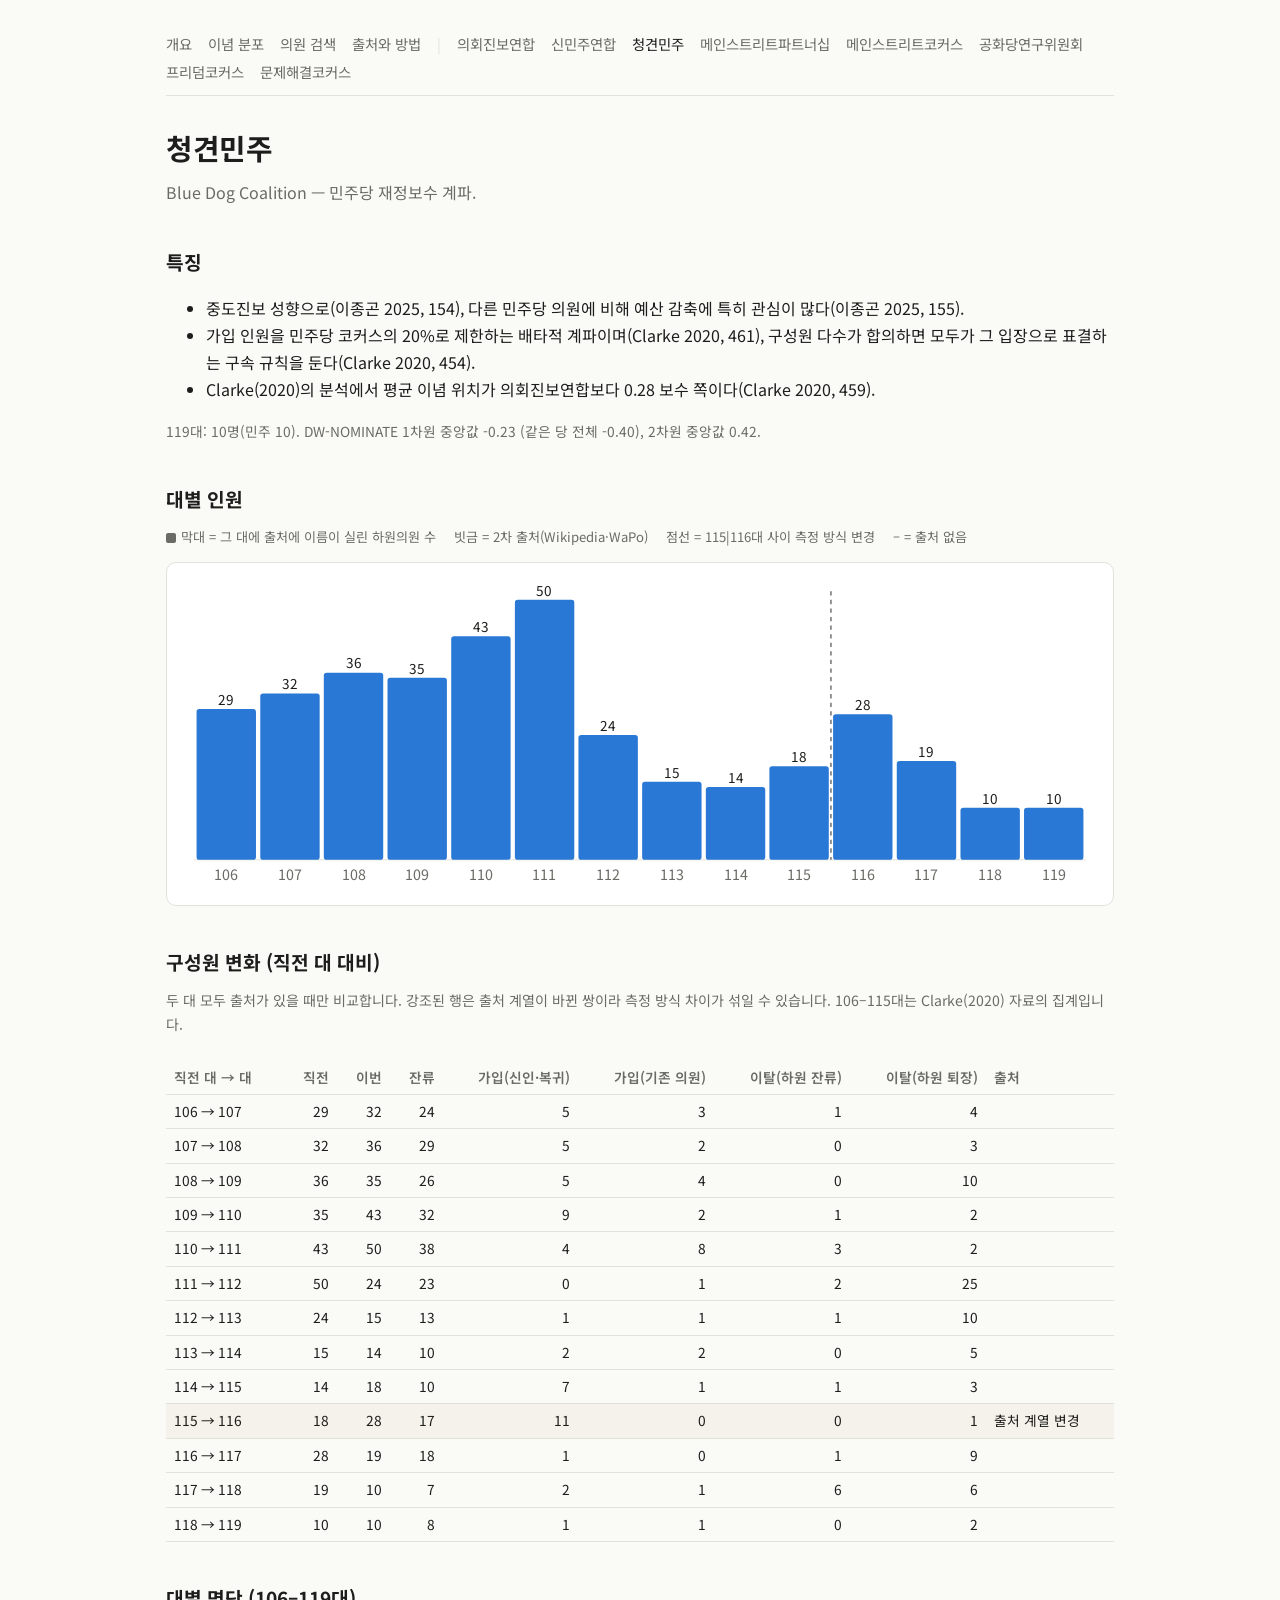
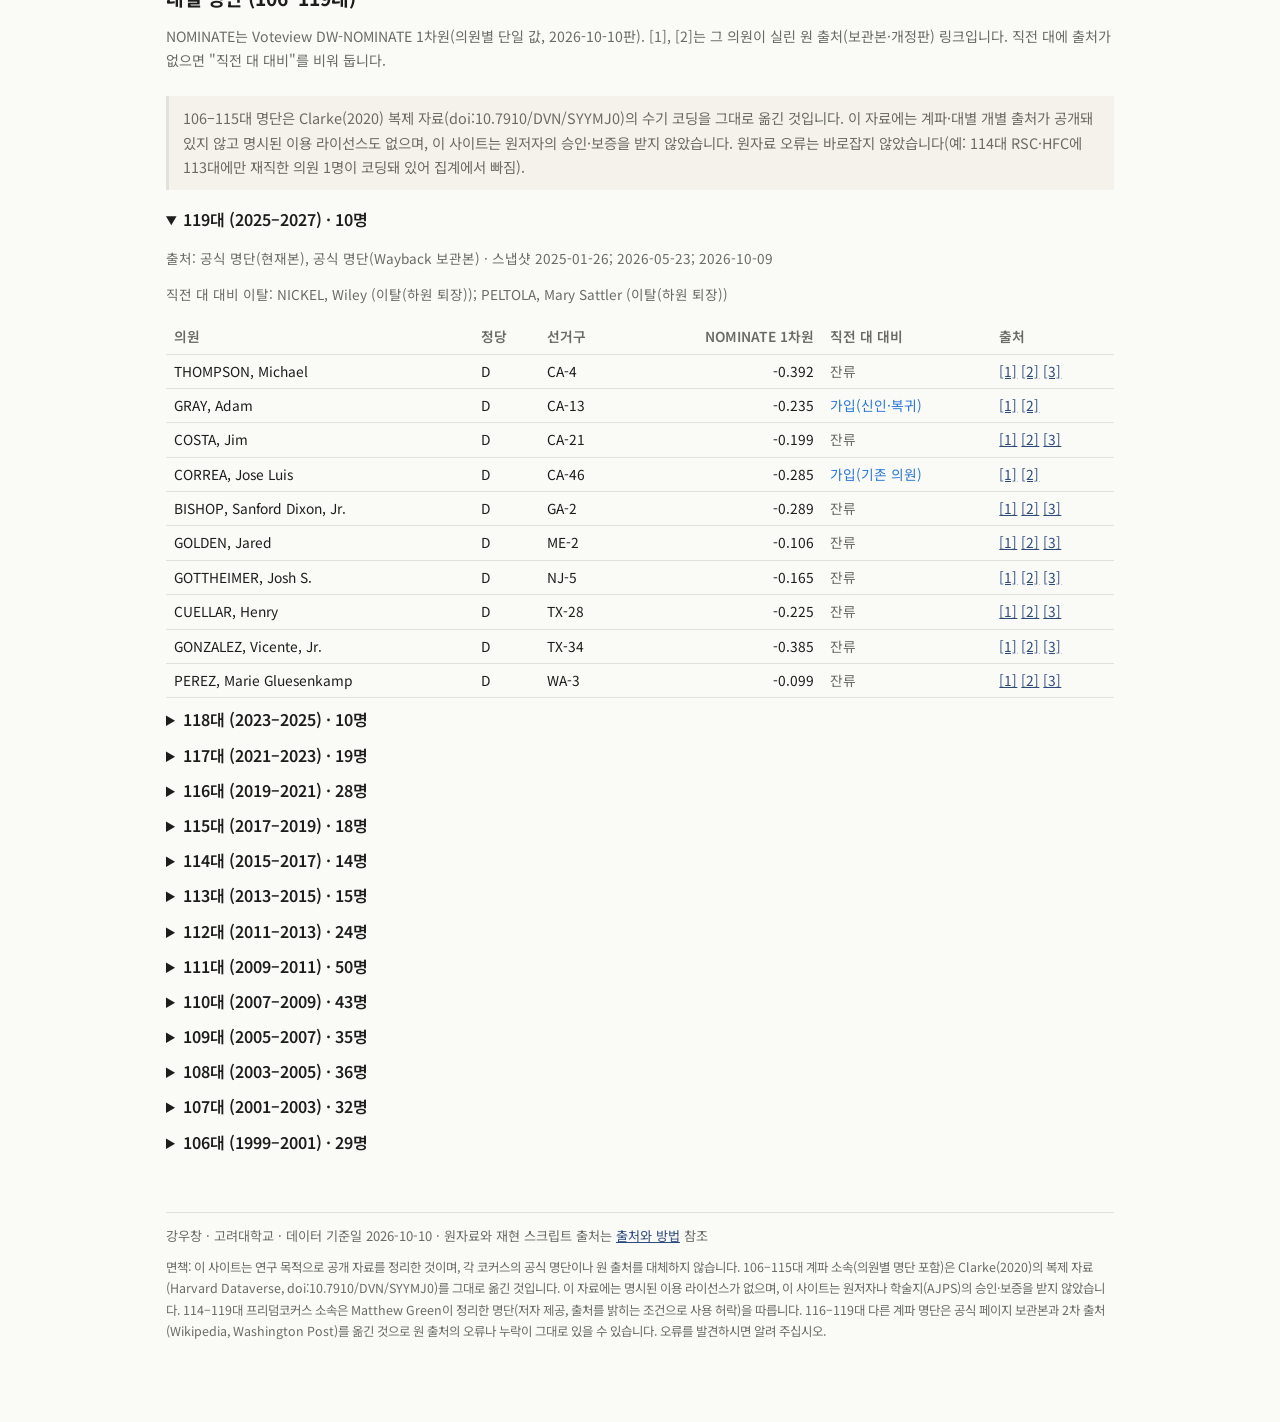
==== commit a65969c2: "Use Matthew Green's HFC membership list for 114-119th with attribution, uncertainty tags, and cross-" ====
--- a/caucus-bluedog.html
+++ b/caucus-bluedog.html
@@ -17,5 +17,5 @@
 <div class="note">106–115대 명단은 Clarke(2020) 복제 자료(doi:10.7910/DVN/SYYMJ0)의 수기 코딩을 그대로 옮긴 것입니다. 이 자료에는 계파·대별 개별 출처가 공개돼 있지 않고 명시된 이용 라이선스도 없으며, 이 사이트는 원저자의 승인·보증을 받지 않았습니다. 원자료 오류는 바로잡지 않았습니다(예: 114대 RSC·HFC에 113대에만 재직한 의원 1명이 코딩돼 있어 집계에서 빠짐).</div>
 <details open><summary>119대 (2025–2027) · 10명</summary><p style="font-size:0.85rem;color:var(--muted)">출처: 공식 명단(현재본), 공식 명단(Wayback 보관본) · 스냅샷 2025-01-26; 2026-05-23; 2026-10-09</p><p style="font-size:0.85rem;color:var(--muted)">직전 대 대비 이탈: NICKEL, Wiley (이탈(하원 퇴장)); PELTOLA, Mary Sattler (이탈(하원 퇴장))</p><div class="table-wrap"><table><tr><th>의원</th><th>정당</th><th>선거구</th><th class="num">NOMINATE 1차원</th><th>직전 대 대비</th><th>출처</th></tr><tr><td>THOMPSON, Michael</td><td>D</td><td>CA-4</td><td class="num">-0.392</td><td class="st-stayed">잔류</td><td><a href="https://bluedogs-gluesenkampperez.house.gov/members" title="2026-10-09">[1]</a> <a href="https://web.archive.org/web/20250126141719/https://bluedogcaucus-golden.house.gov/members" title="2025-01-26">[2]</a> <a href="https://web.archive.org/web/20260523201623/https://bluedogs-gluesenkampperez.house.gov/members" title="2026-05-23">[3]</a></td></tr><tr><td>GRAY, Adam</td><td>D</td><td>CA-13</td><td class="num">-0.235</td><td class="st-joined_new_member">가입(신인·복귀)</td><td><a href="https://bluedogs-gluesenkampperez.house.gov/members" title="2026-10-09">[1]</a> <a href="https://web.archive.org/web/20260523201623/https://bluedogs-gluesenkampperez.house.gov/members" title="2026-05-23">[2]</a></td></tr><tr><td>COSTA, Jim</td><td>D</td><td>CA-21</td><td class="num">-0.199</td><td class="st-stayed">잔류</td><td><a href="https://bluedogs-gluesenkampperez.house.gov/members" title="2026-10-09">[1]</a> <a href="https://web.archive.org/web/20250126141719/https://bluedogcaucus-golden.house.gov/members" title="2025-01-26">[2]</a> <a href="https://web.archive.org/web/20260523201623/https://bluedogs-gluesenkampperez.house.gov/members" title="2026-05-23">[3]</a></td></tr><tr><td>CORREA, Jose Luis</td><td>D</td><td>CA-46</td><td class="num">-0.285</td><td class="st-joined_from_house">가입(기존 의원)</td><td><a href="https://bluedogs-gluesenkampperez.house.gov/members" title="2026-10-09">[1]</a> <a href="https://web.archive.org/web/20260523201623/https://bluedogs-gluesenkampperez.house.gov/members" title="2026-05-23">[2]</a></td></tr><tr><td>BISHOP, Sanford Dixon, Jr.</td><td>D</td><td>GA-2</td><td class="num">-0.289</td><td class="st-stayed">잔류</td><td><a href="https://bluedogs-gluesenkampperez.house.gov/members" title="2026-10-09">[1]</a> <a href="https://web.archive.org/web/20250126141719/https://bluedogcaucus-golden.house.gov/members" title="2025-01-26">[2]</a> <a href="https://web.archive.org/web/20260523201623/https://bluedogs-gluesenkampperez.house.gov/members" title="2026-05-23">[3]</a></td></tr><tr><td>GOLDEN, Jared</td><td>D</td><td>ME-2</td><td class="num">-0.106</td><td class="st-stayed">잔류</td><td><a href="https://bluedogs-gluesenkampperez.house.gov/members" title="2026-10-09">[1]</a> <a href="https://web.archive.org/web/20250126141719/https://bluedogcaucus-golden.house.gov/members" title="2025-01-26">[2]</a> <a href="https://web.archive.org/web/20260523201623/https://bluedogs-gluesenkampperez.house.gov/members" title="2026-05-23">[3]</a></td></tr><tr><td>GOTTHEIMER, Josh S.</td><td>D</td><td>NJ-5</td><td class="num">-0.165</td><td class="st-stayed">잔류</td><td><a href="https://bluedogs-gluesenkampperez.house.gov/members" title="2026-10-09">[1]</a> <a href="https://web.archive.org/web/20250126141719/https://bluedogcaucus-golden.house.gov/members" title="2025-01-26">[2]</a> <a href="https://web.archive.org/web/20260523201623/https://bluedogs-gluesenkampperez.house.gov/members" title="2026-05-23">[3]</a></td></tr><tr><td>CUELLAR, Henry</td><td>D</td><td>TX-28</td><td class="num">-0.225</td><td class="st-stayed">잔류</td><td><a href="https://bluedogs-gluesenkampperez.house.gov/members" title="2026-10-09">[1]</a> <a href="https://web.archive.org/web/20250126141719/https://bluedogcaucus-golden.house.gov/members" title="2025-01-26">[2]</a> <a href="https://web.archive.org/web/20260523201623/https://bluedogs-gluesenkampperez.house.gov/members" title="2026-05-23">[3]</a></td></tr><tr><td>GONZALEZ, Vicente, Jr.</td><td>D</td><td>TX-34</td><td class="num">-0.385</td><td class="st-stayed">잔류</td><td><a href="https://bluedogs-gluesenkampperez.house.gov/members" title="2026-10-09">[1]</a> <a href="https://web.archive.org/web/20250126141719/https://bluedogcaucus-golden.house.gov/members" title="2025-01-26">[2]</a> <a href="https://web.archive.org/web/20260523201623/https://bluedogs-gluesenkampperez.house.gov/members" title="2026-05-23">[3]</a></td></tr><tr><td>PEREZ, Marie Gluesenkamp</td><td>D</td><td>WA-3</td><td class="num">-0.099</td><td class="st-stayed">잔류</td><td><a href="https://bluedogs-gluesenkampperez.house.gov/members" title="2026-10-09">[1]</a> <a href="https://web.archive.org/web/20250126141719/https://bluedogcaucus-golden.house.gov/members" title="2025-01-26">[2]</a> <a href="https://web.archive.org/web/20260523201623/https://bluedogs-gluesenkampperez.house.gov/members" title="2026-05-23">[3]</a></td></tr></table></div></details><details><summary>118대 (2023–2025) · 10명</summary><p style="font-size:0.85rem;color:var(--muted)">출처: 공식 명단(Wayback 보관본) · 스냅샷 2023-04-15; 2024-04-24; 2024-11-08</p><p style="font-size:0.85rem;color:var(--muted)">직전 대 대비 이탈: BOURDEAUX, Carolyn (이탈(하원 퇴장)); CASE, Ed (이탈(하원 잔류)); COOPER, James Hayes Shofner (이탈(하원 퇴장)); CORREA, Jose Luis (이탈(하원 잔류)); CRIST, Charlie Joseph, Jr. (이탈(하원 퇴장)); MURPHY, Stephanie (이탈(하원 퇴장)); O&#x27;HALLERAN, Thomas C. (이탈(하원 퇴장)); SCHNEIDER, Brad (이탈(하원 잔류)); SCHRADER, Kurt (이탈(하원 퇴장)); SCOTT, David (이탈(하원 잔류)); SHERRILL, Mikie (이탈(하원 잔류)); SPANBERGER, Abigail (이탈(하원 잔류))</p><div class="table-wrap"><table><tr><th>의원</th><th>정당</th><th>선거구</th><th class="num">NOMINATE 1차원</th><th>직전 대 대비</th><th>출처</th></tr><tr><td>PELTOLA, Mary Sattler</td><td>D</td><td>AK-1</td><td class="num">-0.138</td><td class="st-joined_from_house">가입(기존 의원)</td><td><a href="https://web.archive.org/web/20230415215659/https://bluedogcaucus-golden.house.gov/members" title="2023-04-15">[1]</a> <a href="https://web.archive.org/web/20240424180924/https://bluedogcaucus-golden.house.gov/members" title="2024-04-24">[2]</a> <a href="https://web.archive.org/web/20241108155658/https://bluedogcaucus-golden.house.gov/members" title="2024-11-08">[3]</a></td></tr><tr><td>THOMPSON, Michael</td><td>D</td><td>CA-4</td><td class="num">-0.392</td><td class="st-stayed">잔류</td><td><a href="https://web.archive.org/web/20230415215659/https://bluedogcaucus-golden.house.gov/members" title="2023-04-15">[1]</a> <a href="https://web.archive.org/web/20240424180924/https://bluedogcaucus-golden.house.gov/members" title="2024-04-24">[2]</a> <a href="https://web.archive.org/web/20241108155658/https://bluedogcaucus-golden.house.gov/members" title="2024-11-08">[3]</a></td></tr><tr><td>COSTA, Jim</td><td>D</td><td>CA-21</td><td class="num">-0.199</td><td class="st-stayed">잔류</td><td><a href="https://web.archive.org/web/20230415215659/https://bluedogcaucus-golden.house.gov/members" title="2023-04-15">[1]</a> <a href="https://web.archive.org/web/20240424180924/https://bluedogcaucus-golden.house.gov/members" title="2024-04-24">[2]</a> <a href="https://web.archive.org/web/20241108155658/https://bluedogcaucus-golden.house.gov/members" title="2024-11-08">[3]</a></td></tr><tr><td>BISHOP, Sanford Dixon, Jr.</td><td>D</td><td>GA-2</td><td class="num">-0.289</td><td class="st-stayed">잔류</td><td><a href="https://web.archive.org/web/20230415215659/https://bluedogcaucus-golden.house.gov/members" title="2023-04-15">[1]</a> <a href="https://web.archive.org/web/20240424180924/https://bluedogcaucus-golden.house.gov/members" title="2024-04-24">[2]</a> <a href="https://web.archive.org/web/20241108155658/https://bluedogcaucus-golden.house.gov/members" title="2024-11-08">[3]</a></td></tr><tr><td>GOLDEN, Jared</td><td>D</td><td>ME-2</td><td class="num">-0.106</td><td class="st-stayed">잔류</td><td><a href="https://web.archive.org/web/20230415215659/https://bluedogcaucus-golden.house.gov/members" title="2023-04-15">[1]</a> <a href="https://web.archive.org/web/20240424180924/https://bluedogcaucus-golden.house.gov/members" title="2024-04-24">[2]</a> <a href="https://web.archive.org/web/20241108155658/https://bluedogcaucus-golden.house.gov/members" title="2024-11-08">[3]</a></td></tr><tr><td>NICKEL, Wiley</td><td>D</td><td>NC-13</td><td class="num">-0.243</td><td class="st-joined_new_member">가입(신인·복귀)</td><td><a href="https://web.archive.org/web/20240424180924/https://bluedogcaucus-golden.house.gov/members" title="2024-04-24">[1]</a> <a href="https://web.archive.org/web/20241108155658/https://bluedogcaucus-golden.house.gov/members" title="2024-11-08">[2]</a></td></tr><tr><td>GOTTHEIMER, Josh S.</td><td>D</td><td>NJ-5</td><td class="num">-0.165</td><td class="st-stayed">잔류</td><td><a href="https://web.archive.org/web/20230415215659/https://bluedogcaucus-golden.house.gov/members" title="2023-04-15">[1]</a> <a href="https://web.archive.org/web/20240424180924/https://bluedogcaucus-golden.house.gov/members" title="2024-04-24">[2]</a> <a href="https://web.archive.org/web/20241108155658/https://bluedogcaucus-golden.house.gov/members" title="2024-11-08">[3]</a></td></tr><tr><td>CUELLAR, Henry</td><td>D</td><td>TX-28</td><td class="num">-0.225</td><td class="st-stayed">잔류</td><td><a href="https://web.archive.org/web/20230415215659/https://bluedogcaucus-golden.house.gov/members" title="2023-04-15">[1]</a> <a href="https://web.archive.org/web/20240424180924/https://bluedogcaucus-golden.house.gov/members" title="2024-04-24">[2]</a> <a href="https://web.archive.org/web/20241108155658/https://bluedogcaucus-golden.house.gov/members" title="2024-11-08">[3]</a></td></tr><tr><td>GONZALEZ, Vicente, Jr.</td><td>D</td><td>TX-34</td><td class="num">-0.385</td><td class="st-stayed">잔류</td><td><a href="https://web.archive.org/web/20230415215659/https://bluedogcaucus-golden.house.gov/members" title="2023-04-15">[1]</a> <a href="https://web.archive.org/web/20240424180924/https://bluedogcaucus-golden.house.gov/members" title="2024-04-24">[2]</a> <a href="https://web.archive.org/web/20241108155658/https://bluedogcaucus-golden.house.gov/members" title="2024-11-08">[3]</a></td></tr><tr><td>PEREZ, Marie Gluesenkamp</td><td>D</td><td>WA-3</td><td class="num">-0.099</td><td class="st-joined_new_member">가입(신인·복귀)</td><td><a href="https://web.archive.org/web/20240424180924/https://bluedogcaucus-golden.house.gov/members" title="2024-04-24">[1]</a> <a href="https://web.archive.org/web/20241108155658/https://bluedogcaucus-golden.house.gov/members" title="2024-11-08">[2]</a></td></tr></table></div></details><details><summary>117대 (2021–2023) · 19명</summary><p style="font-size:0.85rem;color:var(--muted)">출처: 공식 명단(Wayback 보관본) · 스냅샷 2021-04-18; 2021-10-24; 2021-11-11; 2022-01-21; 2022-11-03</p><p style="font-size:0.85rem;color:var(--muted)">직전 대 대비 이탈: BRINDISI, Anthony (이탈(하원 퇴장)); CUNNINGHAM, Joe (이탈(하원 퇴장)); HORN, Kendra (이탈(하원 퇴장)); LIPINSKI, Daniel (이탈(하원 퇴장)); MCADAMS, Ben (이탈(하원 퇴장)); PETERSON, Collin Clark (이탈(하원 퇴장)); ROSE, Max (이탈(하원 퇴장)); TORRES SMALL, Xochitl (이탈(하원 퇴장)); VAN DREW, Jefferson (이탈(하원 퇴장)); VELA, Filemon (이탈(하원 잔류))</p><div class="table-wrap"><table><tr><th>의원</th><th>정당</th><th>선거구</th><th class="num">NOMINATE 1차원</th><th>직전 대 대비</th><th>출처</th></tr><tr><td>O&#x27;HALLERAN, Thomas C.</td><td>D</td><td>AZ-1</td><td class="num">-0.198</td><td class="st-stayed">잔류</td><td><a href="https://web.archive.org/web/20210418082142/https://bluedogcaucus-costa.house.gov/members" title="2021-04-18">[1]</a> <a href="https://web.archive.org/web/20211024160115/https://bluedogcaucus-costa.house.gov/members" title="2021-10-24">[2]</a> <a href="https://web.archive.org/web/20211111111901/https://bluedogcaucus-murphy.house.gov/members" title="2021-11-11">[3]</a> <a href="https://web.archive.org/web/20220121180738/https://bluedogcaucus-murphy.house.gov/members" title="2022-01-21">[4]</a> <a href="https://web.archive.org/web/20221103173907/https://bluedogcaucus-murphy.house.gov/members" title="2022-11-03">[5]</a></td></tr><tr><td>THOMPSON, Michael</td><td>D</td><td>CA-5</td><td class="num">-0.392</td><td class="st-stayed">잔류</td><td><a href="https://web.archive.org/web/20210418082142/https://bluedogcaucus-costa.house.gov/members" title="2021-04-18">[1]</a> <a href="https://web.archive.org/web/20211024160115/https://bluedogcaucus-costa.house.gov/members" title="2021-10-24">[2]</a> <a href="https://web.archive.org/web/20211111111901/https://bluedogcaucus-murphy.house.gov/members" title="2021-11-11">[3]</a> <a href="https://web.archive.org/web/20220121180738/https://bluedogcaucus-murphy.house.gov/members" title="2022-01-21">[4]</a> <a href="https://web.archive.org/web/20221103173907/https://bluedogcaucus-murphy.house.gov/members" title="2022-11-03">[5]</a></td></tr><tr><td>COSTA, Jim</td><td>D</td><td>CA-16</td><td class="num">-0.199</td><td class="st-stayed">잔류</td><td><a href="https://web.archive.org/web/20210418082142/https://bluedogcaucus-costa.house.gov/members" title="2021-04-18">[1]</a> <a href="https://web.archive.org/web/20211024160115/https://bluedogcaucus-costa.house.gov/members" title="2021-10-24">[2]</a> <a href="https://web.archive.org/web/20211111111901/https://bluedogcaucus-murphy.house.gov/members" title="2021-11-11">[3]</a> <a href="https://web.archive.org/web/20220121180738/https://bluedogcaucus-murphy.house.gov/members" title="2022-01-21">[4]</a> <a href="https://web.archive.org/web/20221103173907/https://bluedogcaucus-murphy.house.gov/members" title="2022-11-03">[5]</a></td></tr><tr><td>CORREA, Jose Luis</td><td>D</td><td>CA-46</td><td class="num">-0.285</td><td class="st-stayed">잔류</td><td><a href="https://web.archive.org/web/20210418082142/https://bluedogcaucus-costa.house.gov/members" title="2021-04-18">[1]</a> <a href="https://web.archive.org/web/20211024160115/https://bluedogcaucus-costa.house.gov/members" title="2021-10-24">[2]</a> <a href="https://web.archive.org/web/20211111111901/https://bluedogcaucus-murphy.house.gov/members" title="2021-11-11">[3]</a> <a href="https://web.archive.org/web/20220121180738/https://bluedogcaucus-murphy.house.gov/members" title="2022-01-21">[4]</a> <a href="https://web.archive.org/web/20221103173907/https://bluedogcaucus-murphy.house.gov/members" title="2022-11-03">[5]</a></td></tr><tr><td>MURPHY, Stephanie</td><td>D</td><td>FL-7</td><td class="num">-0.161</td><td class="st-stayed">잔류</td><td><a href="https://web.archive.org/web/20210418082142/https://bluedogcaucus-costa.house.gov/members" title="2021-04-18">[1]</a> <a href="https://web.archive.org/web/20211024160115/https://bluedogcaucus-costa.house.gov/members" title="2021-10-24">[2]</a> <a href="https://web.archive.org/web/20211111111901/https://bluedogcaucus-murphy.house.gov/members" title="2021-11-11">[3]</a> <a href="https://web.archive.org/web/20220121180738/https://bluedogcaucus-murphy.house.gov/members" title="2022-01-21">[4]</a> <a href="https://web.archive.org/web/20221103173907/https://bluedogcaucus-murphy.house.gov/members" title="2022-11-03">[5]</a></td></tr><tr><td>CRIST, Charlie Joseph, Jr.</td><td>D</td><td>FL-13</td><td class="num">-0.227</td><td class="st-stayed">잔류</td><td><a href="https://web.archive.org/web/20210418082142/https://bluedogcaucus-costa.house.gov/members" title="2021-04-18">[1]</a> <a href="https://web.archive.org/web/20211024160115/https://bluedogcaucus-costa.house.gov/members" title="2021-10-24">[2]</a> <a href="https://web.archive.org/web/20211111111901/https://bluedogcaucus-murphy.house.gov/members" title="2021-11-11">[3]</a> <a href="https://web.archive.org/web/20220121180738/https://bluedogcaucus-murphy.house.gov/members" title="2022-01-21">[4]</a> <a href="https://web.archive.org/web/20221103173907/https://bluedogcaucus-murphy.house.gov/members" title="2022-11-03">[5]</a></td></tr><tr><td>BISHOP, Sanford Dixon, Jr.</td><td>D</td><td>GA-2</td><td class="num">-0.289</td><td class="st-stayed">잔류</td><td><a href="https://web.archive.org/web/20210418082142/https://bluedogcaucus-costa.house.gov/members" title="2021-04-18">[1]</a> <a href="https://web.archive.org/web/20211024160115/https://bluedogcaucus-costa.house.gov/members" title="2021-10-24">[2]</a> <a href="https://web.archive.org/web/20211111111901/https://bluedogcaucus-murphy.house.gov/members" title="2021-11-11">[3]</a> <a href="https://web.archive.org/web/20220121180738/https://bluedogcaucus-murphy.house.gov/members" title="2022-01-21">[4]</a> <a href="https://web.archive.org/web/20221103173907/https://bluedogcaucus-murphy.house.gov/members" title="2022-11-03">[5]</a></td></tr><tr><td>BOURDEAUX, Carolyn</td><td>D</td><td>GA-7</td><td class="num">-0.303</td><td class="st-joined_new_member">가입(신인·복귀)</td><td><a href="https://web.archive.org/web/20211024160115/https://bluedogcaucus-costa.house.gov/members" title="2021-10-24">[1]</a> <a href="https://web.archive.org/web/20211111111901/https://bluedogcaucus-murphy.house.gov/members" title="2021-11-11">[2]</a> <a href="https://web.archive.org/web/20220121180738/https://bluedogcaucus-murphy.house.gov/members" title="2022-01-21">[3]</a> <a href="https://web.archive.org/web/20221103173907/https://bluedogcaucus-murphy.house.gov/members" title="2022-11-03">[4]</a></td></tr><tr><td>SCOTT, David</td><td>D</td><td>GA-13</td><td class="num">-0.305</td><td class="st-stayed">잔류</td><td><a href="https://web.archive.org/web/20210418082142/https://bluedogcaucus-costa.house.gov/members" title="2021-04-18">[1]</a> <a href="https://web.archive.org/web/20211024160115/https://bluedogcaucus-costa.house.gov/members" title="2021-10-24">[2]</a> <a href="https://web.archive.org/web/20211111111901/https://bluedogcaucus-murphy.house.gov/members" title="2021-11-11">[3]</a> <a href="https://web.archive.org/web/20220121180738/https://bluedogcaucus-murphy.house.gov/members" title="2022-01-21">[4]</a> <a href="https://web.archive.org/web/20221103173907/https://bluedogcaucus-murphy.house.gov/members" title="2022-11-03">[5]</a></td></tr><tr><td>CASE, Ed</td><td>D</td><td>HI-1</td><td class="num">-0.208</td><td class="st-stayed">잔류</td><td><a href="https://web.archive.org/web/20210418082142/https://bluedogcaucus-costa.house.gov/members" title="2021-04-18">[1]</a> <a href="https://web.archive.org/web/20211024160115/https://bluedogcaucus-costa.house.gov/members" title="2021-10-24">[2]</a> <a href="https://web.archive.org/web/20211111111901/https://bluedogcaucus-murphy.house.gov/members" title="2021-11-11">[3]</a> <a href="https://web.archive.org/web/20220121180738/https://bluedogcaucus-murphy.house.gov/members" title="2022-01-21">[4]</a> <a href="https://web.archive.org/web/20221103173907/https://bluedogcaucus-murphy.house.gov/members" title="2022-11-03">[5]</a></td></tr><tr><td>SCHNEIDER, Brad</td><td>D</td><td>IL-10</td><td class="num">-0.199</td><td class="st-stayed">잔류</td><td><a href="https://web.archive.org/web/20210418082142/https://bluedogcaucus-costa.house.gov/members" title="2021-04-18">[1]</a> <a href="https://web.archive.org/web/20211024160115/https://bluedogcaucus-costa.house.gov/members" title="2021-10-24">[2]</a> <a href="https://web.archive.org/web/20211111111901/https://bluedogcaucus-murphy.house.gov/members" title="2021-11-11">[3]</a> <a href="https://web.archive.org/web/20220121180738/https://bluedogcaucus-murphy.house.gov/members" title="2022-01-21">[4]</a> <a href="https://web.archive.org/web/20221103173907/https://bluedogcaucus-murphy.house.gov/members" title="2022-11-03">[5]</a></td></tr><tr><td>GOLDEN, Jared</td><td>D</td><td>ME-2</td><td class="num">-0.106</td><td class="st-stayed">잔류</td><td><a href="https://web.archive.org/web/20210418082142/https://bluedogcaucus-costa.house.gov/members" title="2021-04-18">[1]</a> <a href="https://web.archive.org/web/20211024160115/https://bluedogcaucus-costa.house.gov/members" title="2021-10-24">[2]</a> <a href="https://web.archive.org/web/20211111111901/https://bluedogcaucus-murphy.house.gov/members" title="2021-11-11">[3]</a> <a href="https://web.archive.org/web/20220121180738/https://bluedogcaucus-murphy.house.gov/members" title="2022-01-21">[4]</a> <a href="https://web.archive.org/web/20221103173907/https://bluedogcaucus-murphy.house.gov/members" title="2022-11-03">[5]</a></td></tr><tr><td>GOTTHEIMER, Josh S.</td><td>D</td><td>NJ-5</td><td class="num">-0.165</td><td class="st-stayed">잔류</td><td><a href="https://web.archive.org/web/20210418082142/https://bluedogcaucus-costa.house.gov/members" title="2021-04-18">[1]</a> <a href="https://web.archive.org/web/20211024160115/https://bluedogcaucus-costa.house.gov/members" title="2021-10-24">[2]</a> <a href="https://web.archive.org/web/20211111111901/https://bluedogcaucus-murphy.house.gov/members" title="2021-11-11">[3]</a> <a href="https://web.archive.org/web/20220121180738/https://bluedogcaucus-murphy.house.gov/members" title="2022-01-21">[4]</a> <a href="https://web.archive.org/web/20221103173907/https://bluedogcaucus-murphy.house.gov/members" title="2022-11-03">[5]</a></td></tr><tr><td>SHERRILL, Mikie</td><td>D</td><td>NJ-11</td><td class="num">-0.234</td><td class="st-stayed">잔류</td><td><a href="https://web.archive.org/web/20210418082142/https://bluedogcaucus-costa.house.gov/members" title="2021-04-18">[1]</a> <a href="https://web.archive.org/web/20211024160115/https://bluedogcaucus-costa.house.gov/members" title="2021-10-24">[2]</a> <a href="https://web.archive.org/web/20211111111901/https://bluedogcaucus-murphy.house.gov/members" title="2021-11-11">[3]</a> <a href="https://web.archive.org/web/20220121180738/https://bluedogcaucus-murphy.house.gov/members" title="2022-01-21">[4]</a> <a href="https://web.archive.org/web/20221103173907/https://bluedogcaucus-murphy.house.gov/members" title="2022-11-03">[5]</a></td></tr><tr><td>SCHRADER, Kurt</td><td>D</td><td>OR-5</td><td class="num">-0.182</td><td class="st-stayed">잔류</td><td><a href="https://web.archive.org/web/20210418082142/https://bluedogcaucus-costa.house.gov/members" title="2021-04-18">[1]</a> <a href="https://web.archive.org/web/20211024160115/https://bluedogcaucus-costa.house.gov/members" title="2021-10-24">[2]</a> <a href="https://web.archive.org/web/20211111111901/https://bluedogcaucus-murphy.house.gov/members" title="2021-11-11">[3]</a> <a href="https://web.archive.org/web/20220121180738/https://bluedogcaucus-murphy.house.gov/members" title="2022-01-21">[4]</a> <a href="https://web.archive.org/web/20221103173907/https://bluedogcaucus-murphy.house.gov/members" title="2022-11-03">[5]</a></td></tr><tr><td>COOPER, James Hayes Shofner</td><td>D</td><td>TN-5</td><td class="num">-0.164</td><td class="st-stayed">잔류</td><td><a href="https://web.archive.org/web/20210418082142/https://bluedogcaucus-costa.house.gov/members" title="2021-04-18">[1]</a> <a href="https://web.archive.org/web/20211024160115/https://bluedogcaucus-costa.house.gov/members" title="2021-10-24">[2]</a> <a href="https://web.archive.org/web/20211111111901/https://bluedogcaucus-murphy.house.gov/members" title="2021-11-11">[3]</a> <a href="https://web.archive.org/web/20220121180738/https://bluedogcaucus-murphy.house.gov/members" title="2022-01-21">[4]</a> <a href="https://web.archive.org/web/20221103173907/https://bluedogcaucus-murphy.house.gov/members" title="2022-11-03">[5]</a></td></tr><tr><td>GONZALEZ, Vicente, Jr.</td><td>D</td><td>TX-15</td><td class="num">-0.385</td><td class="st-stayed">잔류</td><td><a href="https://web.archive.org/web/20210418082142/https://bluedogcaucus-costa.house.gov/members" title="2021-04-18">[1]</a> <a href="https://web.archive.org/web/20211024160115/https://bluedogcaucus-costa.house.gov/members" title="2021-10-24">[2]</a> <a href="https://web.archive.org/web/20211111111901/https://bluedogcaucus-murphy.house.gov/members" title="2021-11-11">[3]</a> <a href="https://web.archive.org/web/20220121180738/https://bluedogcaucus-murphy.house.gov/members" title="2022-01-21">[4]</a> <a href="https://web.archive.org/web/20221103173907/https://bluedogcaucus-murphy.house.gov/members" title="2022-11-03">[5]</a></td></tr><tr><td>CUELLAR, Henry</td><td>D</td><td>TX-28</td><td class="num">-0.225</td><td class="st-stayed">잔류</td><td><a href="https://web.archive.org/web/20210418082142/https://bluedogcaucus-costa.house.gov/members" title="2021-04-18">[1]</a> <a href="https://web.archive.org/web/20211024160115/https://bluedogcaucus-costa.house.gov/members" title="2021-10-24">[2]</a> <a href="https://web.archive.org/web/20211111111901/https://bluedogcaucus-murphy.house.gov/members" title="2021-11-11">[3]</a> <a href="https://web.archive.org/web/20220121180738/https://bluedogcaucus-murphy.house.gov/members" title="2022-01-21">[4]</a> <a href="https://web.archive.org/web/20221103173907/https://bluedogcaucus-murphy.house.gov/members" title="2022-11-03">[5]</a></td></tr><tr><td>SPANBERGER, Abigail</td><td>D</td><td>VA-7</td><td class="num">-0.196</td><td class="st-stayed">잔류</td><td><a href="https://web.archive.org/web/20210418082142/https://bluedogcaucus-costa.house.gov/members" title="2021-04-18">[1]</a> <a href="https://web.archive.org/web/20211024160115/https://bluedogcaucus-costa.house.gov/members" title="2021-10-24">[2]</a> <a href="https://web.archive.org/web/20211111111901/https://bluedogcaucus-murphy.house.gov/members" title="2021-11-11">[3]</a> <a href="https://web.archive.org/web/20220121180738/https://bluedogcaucus-murphy.house.gov/members" title="2022-01-21">[4]</a> <a href="https://web.archive.org/web/20221103173907/https://bluedogcaucus-murphy.house.gov/members" title="2022-11-03">[5]</a></td></tr></table></div></details><details><summary>116대 (2019–2021) · 28명</summary><p style="font-size:0.85rem;color:var(--muted)">출처: 공식 명단(Wayback 보관본) · 스냅샷 2019-04-01; 2020-01-10; 2020-11-21</p><p style="font-size:0.85rem;color:var(--muted)">직전 대 대비 이탈: SINEMA, Kyrsten (이탈(하원 퇴장))</p><div class="table-wrap"><table><tr><th>의원</th><th>정당</th><th>선거구</th><th class="num">NOMINATE 1차원</th><th>직전 대 대비</th><th>출처</th></tr><tr><td>O&#x27;HALLERAN, Thomas C.</td><td>D</td><td>AZ-1</td><td class="num">-0.198</td><td class="st-stayed">잔류</td><td><a href="https://web.archive.org/web/20190401065209/https://bluedogcaucus-costa.house.gov/members" title="2019-04-01">[1]</a> <a href="https://web.archive.org/web/20200110041057/https://bluedogcaucus-costa.house.gov/members" title="2020-01-10">[2]</a> <a href="https://web.archive.org/web/20201121021840/https://bluedogcaucus-costa.house.gov/members" title="2020-11-21">[3]</a></td></tr><tr><td>THOMPSON, Michael</td><td>D</td><td>CA-5</td><td class="num">-0.392</td><td class="st-stayed">잔류</td><td><a href="https://web.archive.org/web/20190401065209/https://bluedogcaucus-costa.house.gov/members" title="2019-04-01">[1]</a> <a href="https://web.archive.org/web/20200110041057/https://bluedogcaucus-costa.house.gov/members" title="2020-01-10">[2]</a> <a href="https://web.archive.org/web/20201121021840/https://bluedogcaucus-costa.house.gov/members" title="2020-11-21">[3]</a></td></tr><tr><td>COSTA, Jim</td><td>D</td><td>CA-16</td><td class="num">-0.199</td><td class="st-stayed">잔류</td><td><a href="https://web.archive.org/web/20190401065209/https://bluedogcaucus-costa.house.gov/members" title="2019-04-01">[1]</a> <a href="https://web.archive.org/web/20200110041057/https://bluedogcaucus-costa.house.gov/members" title="2020-01-10">[2]</a> <a href="https://web.archive.org/web/20201121021840/https://bluedogcaucus-costa.house.gov/members" title="2020-11-21">[3]</a></td></tr><tr><td>CORREA, Jose Luis</td><td>D</td><td>CA-46</td><td class="num">-0.285</td><td class="st-stayed">잔류</td><td><a href="https://web.archive.org/web/20190401065209/https://bluedogcaucus-costa.house.gov/members" title="2019-04-01">[1]</a> <a href="https://web.archive.org/web/20200110041057/https://bluedogcaucus-costa.house.gov/members" title="2020-01-10">[2]</a> <a href="https://web.archive.org/web/20201121021840/https://bluedogcaucus-costa.house.gov/members" title="2020-11-21">[3]</a></td></tr><tr><td>MURPHY, Stephanie</td><td>D</td><td>FL-7</td><td class="num">-0.161</td><td class="st-stayed">잔류</td><td><a href="https://web.archive.org/web/20190401065209/https://bluedogcaucus-costa.house.gov/members" title="2019-04-01">[1]</a> <a href="https://web.archive.org/web/20200110041057/https://bluedogcaucus-costa.house.gov/members" title="2020-01-10">[2]</a> <a href="https://web.archive.org/web/20201121021840/https://bluedogcaucus-costa.house.gov/members" title="2020-11-21">[3]</a></td></tr><tr><td>CRIST, Charlie Joseph, Jr.</td><td>D</td><td>FL-13</td><td class="num">-0.227</td><td class="st-stayed">잔류</td><td><a href="https://web.archive.org/web/20190401065209/https://bluedogcaucus-costa.house.gov/members" title="2019-04-01">[1]</a> <a href="https://web.archive.org/web/20200110041057/https://bluedogcaucus-costa.house.gov/members" title="2020-01-10">[2]</a> <a href="https://web.archive.org/web/20201121021840/https://bluedogcaucus-costa.house.gov/members" title="2020-11-21">[3]</a></td></tr><tr><td>BISHOP, Sanford Dixon, Jr.</td><td>D</td><td>GA-2</td><td class="num">-0.289</td><td class="st-stayed">잔류</td><td><a href="https://web.archive.org/web/20190401065209/https://bluedogcaucus-costa.house.gov/members" title="2019-04-01">[1]</a> <a href="https://web.archive.org/web/20200110041057/https://bluedogcaucus-costa.house.gov/members" title="2020-01-10">[2]</a> <a href="https://web.archive.org/web/20201121021840/https://bluedogcaucus-costa.house.gov/members" title="2020-11-21">[3]</a></td></tr><tr><td>SCOTT, David</td><td>D</td><td>GA-13</td><td class="num">-0.305</td><td class="st-stayed">잔류</td><td><a href="https://web.archive.org/web/20190401065209/https://bluedogcaucus-costa.house.gov/members" title="2019-04-01">[1]</a> <a href="https://web.archive.org/web/20200110041057/https://bluedogcaucus-costa.house.gov/members" title="2020-01-10">[2]</a> <a href="https://web.archive.org/web/20201121021840/https://bluedogcaucus-costa.house.gov/members" title="2020-11-21">[3]</a></td></tr><tr><td>CASE, Ed</td><td>D</td><td>HI-1</td><td class="num">-0.208</td><td class="st-joined_new_member">가입(신인·복귀)</td><td><a href="https://web.archive.org/web/20190401065209/https://bluedogcaucus-costa.house.gov/members" title="2019-04-01">[1]</a> <a href="https://web.archive.org/web/20200110041057/https://bluedogcaucus-costa.house.gov/members" title="2020-01-10">[2]</a> <a href="https://web.archive.org/web/20201121021840/https://bluedogcaucus-costa.house.gov/members" title="2020-11-21">[3]</a></td></tr><tr><td>LIPINSKI, Daniel</td><td>D</td><td>IL-3</td><td class="num">-0.227</td><td class="st-stayed">잔류</td><td><a href="https://web.archive.org/web/20190401065209/https://bluedogcaucus-costa.house.gov/members" title="2019-04-01">[1]</a> <a href="https://web.archive.org/web/20200110041057/https://bluedogcaucus-costa.house.gov/members" title="2020-01-10">[2]</a> <a href="https://web.archive.org/web/20201121021840/https://bluedogcaucus-costa.house.gov/members" title="2020-11-21">[3]</a></td></tr><tr><td>SCHNEIDER, Brad</td><td>D</td><td>IL-10</td><td class="num">-0.199</td><td class="st-stayed">잔류</td><td><a href="https://web.archive.org/web/20190401065209/https://bluedogcaucus-costa.house.gov/members" title="2019-04-01">[1]</a> <a href="https://web.archive.org/web/20200110041057/https://bluedogcaucus-costa.house.gov/members" title="2020-01-10">[2]</a> <a href="https://web.archive.org/web/20201121021840/https://bluedogcaucus-costa.house.gov/members" title="2020-11-21">[3]</a></td></tr><tr><td>GOLDEN, Jared</td><td>D</td><td>ME-2</td><td class="num">-0.106</td><td class="st-joined_new_member">가입(신인·복귀)</td><td><a href="https://web.archive.org/web/20201121021840/https://bluedogcaucus-costa.house.gov/members" title="2020-11-21">[1]</a></td></tr><tr><td>PETERSON, Collin Clark</td><td>D</td><td>MN-7</td><td class="num">-0.148</td><td class="st-stayed">잔류</td><td><a href="https://web.archive.org/web/20190401065209/https://bluedogcaucus-costa.house.gov/members" title="2019-04-01">[1]</a> <a href="https://web.archive.org/web/20200110041057/https://bluedogcaucus-costa.house.gov/members" title="2020-01-10">[2]</a> <a href="https://web.archive.org/web/20201121021840/https://bluedogcaucus-costa.house.gov/members" title="2020-11-21">[3]</a></td></tr><tr><td>VAN DREW, Jefferson</td><td>D</td><td>NJ-2</td><td class="num">-0.147</td><td class="st-joined_new_member">가입(신인·복귀)</td><td><a href="https://web.archive.org/web/20190401065209/https://bluedogcaucus-costa.house.gov/members" title="2019-04-01">[1]</a></td></tr><tr><td>GOTTHEIMER, Josh S.</td><td>D</td><td>NJ-5</td><td class="num">-0.165</td><td class="st-stayed">잔류</td><td><a href="https://web.archive.org/web/20190401065209/https://bluedogcaucus-costa.house.gov/members" title="2019-04-01">[1]</a> <a href="https://web.archive.org/web/20200110041057/https://bluedogcaucus-costa.house.gov/members" title="2020-01-10">[2]</a> <a href="https://web.archive.org/web/20201121021840/https://bluedogcaucus-costa.house.gov/members" title="2020-11-21">[3]</a></td></tr><tr><td>SHERRILL, Mikie</td><td>D</td><td>NJ-11</td><td class="num">-0.234</td><td class="st-joined_new_member">가입(신인·복귀)</td><td><a href="https://web.archive.org/web/20190401065209/https://bluedogcaucus-costa.house.gov/members" title="2019-04-01">[1]</a> <a href="https://web.archive.org/web/20200110041057/https://bluedogcaucus-costa.house.gov/members" title="2020-01-10">[2]</a> <a href="https://web.archive.org/web/20201121021840/https://bluedogcaucus-costa.house.gov/members" title="2020-11-21">[3]</a></td></tr><tr><td>TORRES SMALL, Xochitl</td><td>D</td><td>NM-2</td><td class="num">-0.163</td><td class="st-joined_new_member">가입(신인·복귀)</td><td><a href="https://web.archive.org/web/20190401065209/https://bluedogcaucus-costa.house.gov/members" title="2019-04-01">[1]</a> <a href="https://web.archive.org/web/20200110041057/https://bluedogcaucus-costa.house.gov/members" title="2020-01-10">[2]</a> <a href="https://web.archive.org/web/20201121021840/https://bluedogcaucus-costa.house.gov/members" title="2020-11-21">[3]</a></td></tr><tr><td>ROSE, Max</td><td>D</td><td>NY-11</td><td class="num">-0.176</td><td class="st-joined_new_member">가입(신인·복귀)</td><td><a href="https://web.archive.org/web/20190401065209/https://bluedogcaucus-costa.house.gov/members" title="2019-04-01">[1]</a> <a href="https://web.archive.org/web/20200110041057/https://bluedogcaucus-costa.house.gov/members" title="2020-01-10">[2]</a> <a href="https://web.archive.org/web/20201121021840/https://bluedogcaucus-costa.house.gov/members" title="2020-11-21">[3]</a></td></tr><tr><td>BRINDISI, Anthony</td><td>D</td><td>NY-22</td><td class="num">-0.154</td><td class="st-joined_new_member">가입(신인·복귀)</td><td><a href="https://web.archive.org/web/20190401065209/https://bluedogcaucus-costa.house.gov/members" title="2019-04-01">[1]</a> <a href="https://web.archive.org/web/20200110041057/https://bluedogcaucus-costa.house.gov/members" title="2020-01-10">[2]</a> <a href="https://web.archive.org/web/20201121021840/https://bluedogcaucus-costa.house.gov/members" title="2020-11-21">[3]</a></td></tr><tr><td>HORN, Kendra</td><td>D</td><td>OK-5</td><td class="num">-0.169</td><td class="st-joined_new_member">가입(신인·복귀)</td><td><a href="https://web.archive.org/web/20190401065209/https://bluedogcaucus-costa.house.gov/members" title="2019-04-01">[1]</a> <a href="https://web.archive.org/web/20200110041057/https://bluedogcaucus-costa.house.gov/members" title="2020-01-10">[2]</a> <a href="https://web.archive.org/web/20201121021840/https://bluedogcaucus-costa.house.gov/members" title="2020-11-21">[3]</a></td></tr><tr><td>SCHRADER, Kurt</td><td>D</td><td>OR-5</td><td class="num">-0.182</td><td class="st-stayed">잔류</td><td><a href="https://web.archive.org/web/20190401065209/https://bluedogcaucus-costa.house.gov/members" title="2019-04-01">[1]</a> <a href="https://web.archive.org/web/20200110041057/https://bluedogcaucus-costa.house.gov/members" title="2020-01-10">[2]</a> <a href="https://web.archive.org/web/20201121021840/https://bluedogcaucus-costa.house.gov/members" title="2020-11-21">[3]</a></td></tr><tr><td>CUNNINGHAM, Joe</td><td>D</td><td>SC-1</td><td class="num">-0.131</td><td class="st-joined_new_member">가입(신인·복귀)</td><td><a href="https://web.archive.org/web/20190401065209/https://bluedogcaucus-costa.house.gov/members" title="2019-04-01">[1]</a> <a href="https://web.archive.org/web/20200110041057/https://bluedogcaucus-costa.house.gov/members" title="2020-01-10">[2]</a> <a href="https://web.archive.org/web/20201121021840/https://bluedogcaucus-costa.house.gov/members" title="2020-11-21">[3]</a></td></tr><tr><td>COOPER, James Hayes Shofner</td><td>D</td><td>TN-5</td><td class="num">-0.164</td><td class="st-stayed">잔류</td><td><a href="https://web.archive.org/web/20190401065209/https://bluedogcaucus-costa.house.gov/members" title="2019-04-01">[1]</a> <a href="https://web.archive.org/web/20200110041057/https://bluedogcaucus-costa.house.gov/members" title="2020-01-10">[2]</a> <a href="https://web.archive.org/web/20201121021840/https://bluedogcaucus-costa.house.gov/members" title="2020-11-21">[3]</a></td></tr><tr><td>GONZALEZ, Vicente, Jr.</td><td>D</td><td>TX-15</td><td class="num">-0.385</td><td class="st-stayed">잔류</td><td><a href="https://web.archive.org/web/20190401065209/https://bluedogcaucus-costa.house.gov/members" title="2019-04-01">[1]</a> <a href="https://web.archive.org/web/20200110041057/https://bluedogcaucus-costa.house.gov/members" title="2020-01-10">[2]</a> <a href="https://web.archive.org/web/20201121021840/https://bluedogcaucus-costa.house.gov/members" title="2020-11-21">[3]</a></td></tr><tr><td>CUELLAR, Henry</td><td>D</td><td>TX-28</td><td class="num">-0.225</td><td class="st-stayed">잔류</td><td><a href="https://web.archive.org/web/20190401065209/https://bluedogcaucus-costa.house.gov/members" title="2019-04-01">[1]</a> <a href="https://web.archive.org/web/20200110041057/https://bluedogcaucus-costa.house.gov/members" title="2020-01-10">[2]</a> <a href="https://web.archive.org/web/20201121021840/https://bluedogcaucus-costa.house.gov/members" title="2020-11-21">[3]</a></td></tr><tr><td>VELA, Filemon</td><td>D</td><td>TX-34</td><td class="num">-0.311</td><td class="st-stayed">잔류</td><td><a href="https://web.archive.org/web/20190401065209/https://bluedogcaucus-costa.house.gov/members" title="2019-04-01">[1]</a></td></tr><tr><td>MCADAMS, Ben</td><td>D</td><td>UT-4</td><td class="num">-0.069</td><td class="st-joined_new_member">가입(신인·복귀)</td><td><a href="https://web.archive.org/web/20190401065209/https://bluedogcaucus-costa.house.gov/members" title="2019-04-01">[1]</a> <a href="https://web.archive.org/web/20200110041057/https://bluedogcaucus-costa.house.gov/members" title="2020-01-10">[2]</a> <a href="https://web.archive.org/web/20201121021840/https://bluedogcaucus-costa.house.gov/members" title="2020-11-21">[3]</a></td></tr><tr><td>SPANBERGER, Abigail</td><td>D</td><td>VA-7</td><td class="num">-0.196</td><td class="st-joined_new_member">가입(신인·복귀)</td><td><a href="https://web.archive.org/web/20190401065209/https://bluedogcaucus-costa.house.gov/members" title="2019-04-01">[1]</a> <a href="https://web.archive.org/web/20200110041057/https://bluedogcaucus-costa.house.gov/members" title="2020-01-10">[2]</a> <a href="https://web.archive.org/web/20201121021840/https://bluedogcaucus-costa.house.gov/members" title="2020-11-21">[3]</a></td></tr></table></div></details><details><summary>115대 (2017–2019) · 18명</summary><p style="font-size:0.85rem;color:var(--muted)">출처: Clarke(2020) 수기 코딩</p><p style="font-size:0.85rem;color:var(--muted)">직전 대 대비 이탈: ASHFORD, John Bradley (이탈(하원 퇴장)); BUSTOS, Cheri (이탈(하원 잔류)); GRAHAM, Gwendolyn (Gwen) (이탈(하원 퇴장)); SANCHEZ, Loretta (이탈(하원 퇴장))</p><div class="table-wrap"><table><tr><th>의원</th><th>정당</th><th>선거구</th><th class="num">NOMINATE 1차원</th><th>직전 대 대비</th><th>출처</th></tr><tr><td>O&#x27;HALLERAN, Thomas C.</td><td>D</td><td>AZ-1</td><td class="num">-0.198</td><td class="st-joined_new_member">가입(신인·복귀)</td><td><a href="https://doi.org/10.7910/DVN/SYYMJ0" title="nan">[1]</a></td></tr><tr><td>SINEMA, Kyrsten</td><td>D</td><td>AZ-9</td><td class="num">-0.105</td><td class="st-stayed">잔류</td><td><a href="https://doi.org/10.7910/DVN/SYYMJ0" title="nan">[1]</a></td></tr><tr><td>THOMPSON, Michael</td><td>D</td><td>CA-5</td><td class="num">-0.392</td><td class="st-stayed">잔류</td><td><a href="https://doi.org/10.7910/DVN/SYYMJ0" title="nan">[1]</a></td></tr><tr><td>COSTA, Jim</td><td>D</td><td>CA-16</td><td class="num">-0.199</td><td class="st-stayed">잔류</td><td><a href="https://doi.org/10.7910/DVN/SYYMJ0" title="nan">[1]</a></td></tr><tr><td>CORREA, Jose Luis</td><td>D</td><td>CA-46</td><td class="num">-0.285</td><td class="st-joined_new_member">가입(신인·복귀)</td><td><a href="https://doi.org/10.7910/DVN/SYYMJ0" title="nan">[1]</a></td></tr><tr><td>MURPHY, Stephanie</td><td>D</td><td>FL-7</td><td class="num">-0.161</td><td class="st-joined_new_member">가입(신인·복귀)</td><td><a href="https://doi.org/10.7910/DVN/SYYMJ0" title="nan">[1]</a></td></tr><tr><td>CRIST, Charlie Joseph, Jr.</td><td>D</td><td>FL-13</td><td class="num">-0.227</td><td class="st-joined_new_member">가입(신인·복귀)</td><td><a href="https://doi.org/10.7910/DVN/SYYMJ0" title="nan">[1]</a></td></tr><tr><td>BISHOP, Sanford Dixon, Jr.</td><td>D</td><td>GA-2</td><td class="num">-0.289</td><td class="st-stayed">잔류</td><td><a href="https://doi.org/10.7910/DVN/SYYMJ0" title="nan">[1]</a></td></tr><tr><td>SCOTT, David</td><td>D</td><td>GA-13</td><td class="num">-0.305</td><td class="st-stayed">잔류</td><td><a href="https://doi.org/10.7910/DVN/SYYMJ0" title="nan">[1]</a></td></tr><tr><td>LIPINSKI, Daniel</td><td>D</td><td>IL-3</td><td class="num">-0.227</td><td class="st-stayed">잔류</td><td><a href="https://doi.org/10.7910/DVN/SYYMJ0" title="nan">[1]</a></td></tr><tr><td>SCHNEIDER, Brad</td><td>D</td><td>IL-10</td><td class="num">-0.199</td><td class="st-joined_new_member">가입(신인·복귀)</td><td><a href="https://doi.org/10.7910/DVN/SYYMJ0" title="nan">[1]</a></td></tr><tr><td>PETERSON, Collin Clark</td><td>D</td><td>MN-7</td><td class="num">-0.148</td><td class="st-stayed">잔류</td><td><a href="https://doi.org/10.7910/DVN/SYYMJ0" title="nan">[1]</a></td></tr><tr><td>GOTTHEIMER, Josh S.</td><td>D</td><td>NJ-5</td><td class="num">-0.165</td><td class="st-joined_new_member">가입(신인·복귀)</td><td><a href="https://doi.org/10.7910/DVN/SYYMJ0" title="nan">[1]</a></td></tr><tr><td>SCHRADER, Kurt</td><td>D</td><td>OR-5</td><td class="num">-0.182</td><td class="st-stayed">잔류</td><td><a href="https://doi.org/10.7910/DVN/SYYMJ0" title="nan">[1]</a></td></tr><tr><td>COOPER, James Hayes Shofner</td><td>D</td><td>TN-5</td><td class="num">-0.164</td><td class="st-stayed">잔류</td><td><a href="https://doi.org/10.7910/DVN/SYYMJ0" title="nan">[1]</a></td></tr><tr><td>GONZALEZ, Vicente, Jr.</td><td>D</td><td>TX-15</td><td class="num">-0.385</td><td class="st-joined_new_member">가입(신인·복귀)</td><td><a href="https://doi.org/10.7910/DVN/SYYMJ0" title="nan">[1]</a></td></tr><tr><td>CUELLAR, Henry</td><td>D</td><td>TX-28</td><td class="num">-0.225</td><td class="st-stayed">잔류</td><td><a href="https://doi.org/10.7910/DVN/SYYMJ0" title="nan">[1]</a></td></tr><tr><td>VELA, Filemon</td><td>D</td><td>TX-34</td><td class="num">-0.311</td><td class="st-joined_from_house">가입(기존 의원)</td><td><a href="https://doi.org/10.7910/DVN/SYYMJ0" title="nan">[1]</a></td></tr></table></div></details><details><summary>114대 (2015–2017) · 14명</summary><p style="font-size:0.85rem;color:var(--muted)">출처: Clarke(2020) 수기 코딩</p><p style="font-size:0.85rem;color:var(--muted)">직전 대 대비 이탈: BARROW, John (이탈(하원 퇴장)); GALLEGO, Pete P. (이탈(하원 퇴장)); MATHESON, James David (Jim) (이탈(하원 퇴장)); MICHAUD, Michael H. (이탈(하원 퇴장)); McINTYRE, Mike (이탈(하원 퇴장))</p><div class="table-wrap"><table><tr><th>의원</th><th>정당</th><th>선거구</th><th class="num">NOMINATE 1차원</th><th>직전 대 대비</th><th>출처</th></tr><tr><td>SINEMA, Kyrsten</td><td>D</td><td>AZ-9</td><td class="num">-0.105</td><td class="st-joined_from_house">가입(기존 의원)</td><td><a href="https://doi.org/10.7910/DVN/SYYMJ0" title="nan">[1]</a></td></tr><tr><td>THOMPSON, Michael</td><td>D</td><td>CA-5</td><td class="num">-0.392</td><td class="st-stayed">잔류</td><td><a href="https://doi.org/10.7910/DVN/SYYMJ0" title="nan">[1]</a></td></tr><tr><td>COSTA, Jim</td><td>D</td><td>CA-16</td><td class="num">-0.199</td><td class="st-stayed">잔류</td><td><a href="https://doi.org/10.7910/DVN/SYYMJ0" title="nan">[1]</a></td></tr><tr><td>SANCHEZ, Loretta</td><td>D</td><td>CA-46</td><td class="num">-0.367</td><td class="st-stayed">잔류</td><td><a href="https://doi.org/10.7910/DVN/SYYMJ0" title="nan">[1]</a></td></tr><tr><td>GRAHAM, Gwendolyn (Gwen)</td><td>D</td><td>FL-2</td><td class="num">-0.233</td><td class="st-joined_new_member">가입(신인·복귀)</td><td><a href="https://doi.org/10.7910/DVN/SYYMJ0" title="nan">[1]</a></td></tr><tr><td>BISHOP, Sanford Dixon, Jr.</td><td>D</td><td>GA-2</td><td class="num">-0.289</td><td class="st-stayed">잔류</td><td><a href="https://doi.org/10.7910/DVN/SYYMJ0" title="nan">[1]</a></td></tr><tr><td>SCOTT, David</td><td>D</td><td>GA-13</td><td class="num">-0.305</td><td class="st-stayed">잔류</td><td><a href="https://doi.org/10.7910/DVN/SYYMJ0" title="nan">[1]</a></td></tr><tr><td>LIPINSKI, Daniel</td><td>D</td><td>IL-3</td><td class="num">-0.227</td><td class="st-stayed">잔류</td><td><a href="https://doi.org/10.7910/DVN/SYYMJ0" title="nan">[1]</a></td></tr><tr><td>BUSTOS, Cheri</td><td>D</td><td>IL-17</td><td class="num">-0.239</td><td class="st-joined_from_house">가입(기존 의원)</td><td><a href="https://doi.org/10.7910/DVN/SYYMJ0" title="nan">[1]</a></td></tr><tr><td>PETERSON, Collin Clark</td><td>D</td><td>MN-7</td><td class="num">-0.148</td><td class="st-stayed">잔류</td><td><a href="https://doi.org/10.7910/DVN/SYYMJ0" title="nan">[1]</a></td></tr><tr><td>ASHFORD, John Bradley</td><td>D</td><td>NE-2</td><td class="num">-0.185</td><td class="st-joined_new_member">가입(신인·복귀)</td><td><a href="https://doi.org/10.7910/DVN/SYYMJ0" title="nan">[1]</a></td></tr><tr><td>SCHRADER, Kurt</td><td>D</td><td>OR-5</td><td class="num">-0.182</td><td class="st-stayed">잔류</td><td><a href="https://doi.org/10.7910/DVN/SYYMJ0" title="nan">[1]</a></td></tr><tr><td>COOPER, James Hayes Shofner</td><td>D</td><td>TN-5</td><td class="num">-0.164</td><td class="st-stayed">잔류</td><td><a href="https://doi.org/10.7910/DVN/SYYMJ0" title="nan">[1]</a></td></tr><tr><td>CUELLAR, Henry</td><td>D</td><td>TX-28</td><td class="num">-0.225</td><td class="st-stayed">잔류</td><td><a href="https://doi.org/10.7910/DVN/SYYMJ0" title="nan">[1]</a></td></tr></table></div></details><details><summary>113대 (2013–2015) · 15명</summary><p style="font-size:0.85rem;color:var(--muted)">출처: Clarke(2020) 수기 코딩</p><p style="font-size:0.85rem;color:var(--muted)">직전 대 대비 이탈: ALTMIRE, Jason (이탈(하원 퇴장)); BACA, Joe (이탈(하원 퇴장)); BOREN, Daniel David (이탈(하원 퇴장)); BOSWELL, Leonard L. (이탈(하원 퇴장)); CARDOZA, Dennis A. (이탈(하원 퇴장)); CHANDLER, A. B. (Ben) (이탈(하원 퇴장)); DONNELLY, Joe (이탈(하원 퇴장)); HOLDEN, Thomas Timothy (Tim) (이탈(하원 퇴장)); ROSS, Michael Avery (이탈(하원 퇴장)); SCHIFF, Adam (이탈(하원 잔류)); SHULER, Heath (이탈(하원 퇴장))</p><div class="table-wrap"><table><tr><th>의원</th><th>정당</th><th>선거구</th><th class="num">NOMINATE 1차원</th><th>직전 대 대비</th><th>출처</th></tr><tr><td>THOMPSON, Michael</td><td>D</td><td>CA-5</td><td class="num">-0.392</td><td class="st-stayed">잔류</td><td><a href="https://doi.org/10.7910/DVN/SYYMJ0" title="nan">[1]</a></td></tr><tr><td>COSTA, Jim</td><td>D</td><td>CA-16</td><td class="num">-0.199</td><td class="st-stayed">잔류</td><td><a href="https://doi.org/10.7910/DVN/SYYMJ0" title="nan">[1]</a></td></tr><tr><td>SANCHEZ, Loretta</td><td>D</td><td>CA-46</td><td class="num">-0.367</td><td class="st-stayed">잔류</td><td><a href="https://doi.org/10.7910/DVN/SYYMJ0" title="nan">[1]</a></td></tr><tr><td>BISHOP, Sanford Dixon, Jr.</td><td>D</td><td>GA-2</td><td class="num">-0.289</td><td class="st-stayed">잔류</td><td><a href="https://doi.org/10.7910/DVN/SYYMJ0" title="nan">[1]</a></td></tr><tr><td>BARROW, John</td><td>D</td><td>GA-12</td><td class="num">-0.119</td><td class="st-stayed">잔류</td><td><a href="https://doi.org/10.7910/DVN/SYYMJ0" title="nan">[1]</a></td></tr><tr><td>SCOTT, David</td><td>D</td><td>GA-13</td><td class="num">-0.305</td><td class="st-stayed">잔류</td><td><a href="https://doi.org/10.7910/DVN/SYYMJ0" title="nan">[1]</a></td></tr><tr><td>LIPINSKI, Daniel</td><td>D</td><td>IL-3</td><td class="num">-0.227</td><td class="st-joined_from_house">가입(기존 의원)</td><td><a href="https://doi.org/10.7910/DVN/SYYMJ0" title="nan">[1]</a></td></tr><tr><td>MICHAUD, Michael H.</td><td>D</td><td>ME-2</td><td class="num">-0.283</td><td class="st-stayed">잔류</td><td><a href="https://doi.org/10.7910/DVN/SYYMJ0" title="nan">[1]</a></td></tr><tr><td>PETERSON, Collin Clark</td><td>D</td><td>MN-7</td><td class="num">-0.148</td><td class="st-stayed">잔류</td><td><a href="https://doi.org/10.7910/DVN/SYYMJ0" title="nan">[1]</a></td></tr><tr><td>McINTYRE, Mike</td><td>D</td><td>NC-7</td><td class="num">-0.148</td><td class="st-stayed">잔류</td><td><a href="https://doi.org/10.7910/DVN/SYYMJ0" title="nan">[1]</a></td></tr><tr><td>SCHRADER, Kurt</td><td>D</td><td>OR-5</td><td class="num">-0.182</td><td class="st-stayed">잔류</td><td><a href="https://doi.org/10.7910/DVN/SYYMJ0" title="nan">[1]</a></td></tr><tr><td>COOPER, James Hayes Shofner</td><td>D</td><td>TN-5</td><td class="num">-0.164</td><td class="st-stayed">잔류</td><td><a href="https://doi.org/10.7910/DVN/SYYMJ0" title="nan">[1]</a></td></tr><tr><td>GALLEGO, Pete P.</td><td>D</td><td>TX-23</td><td class="num">-0.216</td><td class="st-joined_new_member">가입(신인·복귀)</td><td><a href="https://doi.org/10.7910/DVN/SYYMJ0" title="nan">[1]</a></td></tr><tr><td>CUELLAR, Henry</td><td>D</td><td>TX-28</td><td class="num">-0.225</td><td class="st-stayed">잔류</td><td><a href="https://doi.org/10.7910/DVN/SYYMJ0" title="nan">[1]</a></td></tr><tr><td>MATHESON, James David (Jim)</td><td>D</td><td>UT-4</td><td class="num">-0.115</td><td class="st-stayed">잔류</td><td><a href="https://doi.org/10.7910/DVN/SYYMJ0" title="nan">[1]</a></td></tr></table></div></details><details><summary>112대 (2011–2013) · 24명</summary><p style="font-size:0.85rem;color:var(--muted)">출처: Clarke(2020) 수기 코딩</p><p style="font-size:0.85rem;color:var(--muted)">직전 대 대비 이탈: ARCURI, Michael (이탈(하원 퇴장)); BERRY, Robert Marion (이탈(하원 퇴장)); BOYD, F. Allen, Jr. (이탈(하원 퇴장)); BRIGHT, Bobby Neal, Sr. (이탈(하원 퇴장)); CARNEY, Chris (이탈(하원 퇴장)); CHILDERS, Travis W. (이탈(하원 퇴장)); DAVIS, Lincoln (이탈(하원 퇴장)); ELLSWORTH, Brad (이탈(하원 퇴장)); GIFFORDS, Gabrielle (이탈(하원 잔류)); GORDON, Barton Jennings (이탈(하원 퇴장)); GRIFFITH, Parker (이탈(하원 퇴장)); HARMAN, Jane L. (이탈(하원 잔류)); HERSETH SANDLIN, Stephanie (이탈(하원 퇴장)); HILL, Baron P. (이탈(하원 퇴장)); KRATOVIL, Frank M., Jr. (이탈(하원 퇴장)); MARSHALL, Jim (이탈(하원 퇴장)); MELANCON, Charles J. (이탈(하원 퇴장)); MITCHELL, Harry E. (이탈(하원 퇴장)); MOORE, Dennis (이탈(하원 퇴장)); MURPHY, Patrick (이탈(하원 퇴장)); NYE, Glenn C., III (이탈(하원 퇴장)); POMEROY, Earl Ralph, III (이탈(하원 퇴장)); SALAZAR, John (이탈(하원 퇴장)); SPACE, Zack (이탈(하원 퇴장)); TANNER, John S. (이탈(하원 퇴장)); TAYLOR, Gary Eugene (Gene) (이탈(하원 퇴장)); WILSON, Charlie (이탈(하원 퇴장))</p><div class="table-wrap"><table><tr><th>의원</th><th>정당</th><th>선거구</th><th class="num">NOMINATE 1차원</th><th>직전 대 대비</th><th>출처</th></tr><tr><td>ROSS, Michael Avery</td><td>D</td><td>AR-4</td><td class="num">-0.201</td><td class="st-stayed">잔류</td><td><a href="https://doi.org/10.7910/DVN/SYYMJ0" title="nan">[1]</a></td></tr><tr><td>THOMPSON, Michael</td><td>D</td><td>CA-1</td><td class="num">-0.392</td><td class="st-stayed">잔류</td><td><a href="https://doi.org/10.7910/DVN/SYYMJ0" title="nan">[1]</a></td></tr><tr><td>CARDOZA, Dennis A.</td><td>D</td><td>CA-18</td><td class="num">-0.262</td><td class="st-stayed">잔류</td><td><a href="https://doi.org/10.7910/DVN/SYYMJ0" title="nan">[1]</a></td></tr><tr><td>COSTA, Jim</td><td>D</td><td>CA-20</td><td class="num">-0.199</td><td class="st-stayed">잔류</td><td><a href="https://doi.org/10.7910/DVN/SYYMJ0" title="nan">[1]</a></td></tr><tr><td>SCHIFF, Adam</td><td>D</td><td>CA-29</td><td class="num">-0.353</td><td class="st-stayed">잔류</td><td><a href="https://doi.org/10.7910/DVN/SYYMJ0" title="nan">[1]</a></td></tr><tr><td>BACA, Joe</td><td>D</td><td>CA-43</td><td class="num">-0.349</td><td class="st-stayed">잔류</td><td><a href="https://doi.org/10.7910/DVN/SYYMJ0" title="nan">[1]</a></td></tr><tr><td>SANCHEZ, Loretta</td><td>D</td><td>CA-47</td><td class="num">-0.367</td><td class="st-stayed">잔류</td><td><a href="https://doi.org/10.7910/DVN/SYYMJ0" title="nan">[1]</a></td></tr><tr><td>BISHOP, Sanford Dixon, Jr.</td><td>D</td><td>GA-2</td><td class="num">-0.289</td><td class="st-stayed">잔류</td><td><a href="https://doi.org/10.7910/DVN/SYYMJ0" title="nan">[1]</a></td></tr><tr><td>BARROW, John</td><td>D</td><td>GA-12</td><td class="num">-0.119</td><td class="st-stayed">잔류</td><td><a href="https://doi.org/10.7910/DVN/SYYMJ0" title="nan">[1]</a></td></tr><tr><td>SCOTT, David</td><td>D</td><td>GA-13</td><td class="num">-0.305</td><td class="st-stayed">잔류</td><td><a href="https://doi.org/10.7910/DVN/SYYMJ0" title="nan">[1]</a></td></tr><tr><td>BOSWELL, Leonard L.</td><td>D</td><td>IA-3</td><td class="num">-0.238</td><td class="st-stayed">잔류</td><td><a href="https://doi.org/10.7910/DVN/SYYMJ0" title="nan">[1]</a></td></tr><tr><td>DONNELLY, Joe</td><td>D</td><td>IN-2</td><td class="num">-0.119</td><td class="st-stayed">잔류</td><td><a href="https://doi.org/10.7910/DVN/SYYMJ0" title="nan">[1]</a></td></tr><tr><td>CHANDLER, A. B. (Ben)</td><td>D</td><td>KY-6</td><td class="num">-0.232</td><td class="st-stayed">잔류</td><td><a href="https://doi.org/10.7910/DVN/SYYMJ0" title="nan">[1]</a></td></tr><tr><td>MICHAUD, Michael H.</td><td>D</td><td>ME-2</td><td class="num">-0.283</td><td class="st-stayed">잔류</td><td><a href="https://doi.org/10.7910/DVN/SYYMJ0" title="nan">[1]</a></td></tr><tr><td>PETERSON, Collin Clark</td><td>D</td><td>MN-7</td><td class="num">-0.148</td><td class="st-stayed">잔류</td><td><a href="https://doi.org/10.7910/DVN/SYYMJ0" title="nan">[1]</a></td></tr><tr><td>McINTYRE, Mike</td><td>D</td><td>NC-7</td><td class="num">-0.148</td><td class="st-stayed">잔류</td><td><a href="https://doi.org/10.7910/DVN/SYYMJ0" title="nan">[1]</a></td></tr><tr><td>SHULER, Heath</td><td>D</td><td>NC-11</td><td class="num">-0.070</td><td class="st-stayed">잔류</td><td><a href="https://doi.org/10.7910/DVN/SYYMJ0" title="nan">[1]</a></td></tr><tr><td>BOREN, Daniel David</td><td>D</td><td>OK-2</td><td class="num">-0.112</td><td class="st-stayed">잔류</td><td><a href="https://doi.org/10.7910/DVN/SYYMJ0" title="nan">[1]</a></td></tr><tr><td>SCHRADER, Kurt</td><td>D</td><td>OR-5</td><td class="num">-0.182</td><td class="st-joined_from_house">가입(기존 의원)</td><td><a href="https://doi.org/10.7910/DVN/SYYMJ0" title="nan">[1]</a></td></tr><tr><td>ALTMIRE, Jason</td><td>D</td><td>PA-4</td><td class="num">-0.133</td><td class="st-stayed">잔류</td><td><a href="https://doi.org/10.7910/DVN/SYYMJ0" title="nan">[1]</a></td></tr><tr><td>HOLDEN, Thomas Timothy (Tim)</td><td>D</td><td>PA-17</td><td class="num">-0.233</td><td class="st-stayed">잔류</td><td><a href="https://doi.org/10.7910/DVN/SYYMJ0" title="nan">[1]</a></td></tr><tr><td>COOPER, James Hayes Shofner</td><td>D</td><td>TN-5</td><td class="num">-0.164</td><td class="st-stayed">잔류</td><td><a href="https://doi.org/10.7910/DVN/SYYMJ0" title="nan">[1]</a></td></tr><tr><td>CUELLAR, Henry</td><td>D</td><td>TX-28</td><td class="num">-0.225</td><td class="st-stayed">잔류</td><td><a href="https://doi.org/10.7910/DVN/SYYMJ0" title="nan">[1]</a></td></tr><tr><td>MATHESON, James David (Jim)</td><td>D</td><td>UT-2</td><td class="num">-0.115</td><td class="st-stayed">잔류</td><td><a href="https://doi.org/10.7910/DVN/SYYMJ0" title="nan">[1]</a></td></tr></table></div></details><details><summary>111대 (2009–2011) · 50명</summary><p style="font-size:0.85rem;color:var(--muted)">출처: Clarke(2020) 수기 코딩</p><p style="font-size:0.85rem;color:var(--muted)">직전 대 대비 이탈: BEAN, Melissa L. (이탈(하원 잔류)); CRAMER, Robert E. (Bud), Jr. (이탈(하원 퇴장)); GILLIBRAND, Kirsten (이탈(하원 잔류)); ISRAEL, Steve (이탈(하원 잔류)); MAHONEY, Tim (이탈(하원 퇴장))</p><div class="table-wrap"><table><tr><th>의원</th><th>정당</th><th>선거구</th><th class="num">NOMINATE 1차원</th><th>직전 대 대비</th><th>출처</th></tr><tr><td>BRIGHT, Bobby Neal, Sr.</td><td>D</td><td>AL-2</td><td class="num">0.067</td><td class="st-joined_new_member">가입(신인·복귀)</td><td><a href="https://doi.org/10.7910/DVN/SYYMJ0" title="nan">[1]</a></td></tr><tr><td>GRIFFITH, Parker</td><td>D</td><td>AL-5</td><td class="num">-0.045</td><td class="st-joined_new_member">가입(신인·복귀)</td><td><a href="https://doi.org/10.7910/DVN/SYYMJ0" title="nan">[1]</a></td></tr><tr><td>BERRY, Robert Marion</td><td>D</td><td>AR-1</td><td class="num">-0.293</td><td class="st-stayed">잔류</td><td><a href="https://doi.org/10.7910/DVN/SYYMJ0" title="nan">[1]</a></td></tr><tr><td>ROSS, Michael Avery</td><td>D</td><td>AR-4</td><td class="num">-0.201</td><td class="st-stayed">잔류</td><td><a href="https://doi.org/10.7910/DVN/SYYMJ0" title="nan">[1]</a></td></tr><tr><td>MITCHELL, Harry E.</td><td>D</td><td>AZ-5</td><td class="num">-0.056</td><td class="st-joined_from_house">가입(기존 의원)</td><td><a href="https://doi.org/10.7910/DVN/SYYMJ0" title="nan">[1]</a></td></tr><tr><td>GIFFORDS, Gabrielle</td><td>D</td><td>AZ-8</td><td class="num">-0.110</td><td class="st-joined_from_house">가입(기존 의원)</td><td><a href="https://doi.org/10.7910/DVN/SYYMJ0" title="nan">[1]</a></td></tr><tr><td>THOMPSON, Michael</td><td>D</td><td>CA-1</td><td class="num">-0.392</td><td class="st-stayed">잔류</td><td><a href="https://doi.org/10.7910/DVN/SYYMJ0" title="nan">[1]</a></td></tr><tr><td>CARDOZA, Dennis A.</td><td>D</td><td>CA-18</td><td class="num">-0.262</td><td class="st-stayed">잔류</td><td><a href="https://doi.org/10.7910/DVN/SYYMJ0" title="nan">[1]</a></td></tr><tr><td>COSTA, Jim</td><td>D</td><td>CA-20</td><td class="num">-0.199</td><td class="st-stayed">잔류</td><td><a href="https://doi.org/10.7910/DVN/SYYMJ0" title="nan">[1]</a></td></tr><tr><td>SCHIFF, Adam</td><td>D</td><td>CA-29</td><td class="num">-0.353</td><td class="st-stayed">잔류</td><td><a href="https://doi.org/10.7910/DVN/SYYMJ0" title="nan">[1]</a></td></tr><tr><td>HARMAN, Jane L.</td><td>D</td><td>CA-36</td><td class="num">-0.262</td><td class="st-stayed">잔류</td><td><a href="https://doi.org/10.7910/DVN/SYYMJ0" title="nan">[1]</a></td></tr><tr><td>BACA, Joe</td><td>D</td><td>CA-43</td><td class="num">-0.349</td><td class="st-stayed">잔류</td><td><a href="https://doi.org/10.7910/DVN/SYYMJ0" title="nan">[1]</a></td></tr><tr><td>SANCHEZ, Loretta</td><td>D</td><td>CA-47</td><td class="num">-0.367</td><td class="st-stayed">잔류</td><td><a href="https://doi.org/10.7910/DVN/SYYMJ0" title="nan">[1]</a></td></tr><tr><td>SALAZAR, John</td><td>D</td><td>CO-3</td><td class="num">-0.277</td><td class="st-stayed">잔류</td><td><a href="https://doi.org/10.7910/DVN/SYYMJ0" title="nan">[1]</a></td></tr><tr><td>BOYD, F. Allen, Jr.</td><td>D</td><td>FL-2</td><td class="num">-0.181</td><td class="st-stayed">잔류</td><td><a href="https://doi.org/10.7910/DVN/SYYMJ0" title="nan">[1]</a></td></tr><tr><td>BISHOP, Sanford Dixon, Jr.</td><td>D</td><td>GA-2</td><td class="num">-0.289</td><td class="st-stayed">잔류</td><td><a href="https://doi.org/10.7910/DVN/SYYMJ0" title="nan">[1]</a></td></tr><tr><td>MARSHALL, Jim</td><td>D</td><td>GA-8</td><td class="num">-0.119</td><td class="st-stayed">잔류</td><td><a href="https://doi.org/10.7910/DVN/SYYMJ0" title="nan">[1]</a></td></tr><tr><td>BARROW, John</td><td>D</td><td>GA-12</td><td class="num">-0.119</td><td class="st-stayed">잔류</td><td><a href="https://doi.org/10.7910/DVN/SYYMJ0" title="nan">[1]</a></td></tr><tr><td>SCOTT, David</td><td>D</td><td>GA-13</td><td class="num">-0.305</td><td class="st-stayed">잔류</td><td><a href="https://doi.org/10.7910/DVN/SYYMJ0" title="nan">[1]</a></td></tr><tr><td>BOSWELL, Leonard L.</td><td>D</td><td>IA-3</td><td class="num">-0.238</td><td class="st-stayed">잔류</td><td><a href="https://doi.org/10.7910/DVN/SYYMJ0" title="nan">[1]</a></td></tr><tr><td>DONNELLY, Joe</td><td>D</td><td>IN-2</td><td class="num">-0.119</td><td class="st-stayed">잔류</td><td><a href="https://doi.org/10.7910/DVN/SYYMJ0" title="nan">[1]</a></td></tr><tr><td>ELLSWORTH, Brad</td><td>D</td><td>IN-8</td><td class="num">-0.106</td><td class="st-stayed">잔류</td><td><a href="https://doi.org/10.7910/DVN/SYYMJ0" title="nan">[1]</a></td></tr><tr><td>HILL, Baron P.</td><td>D</td><td>IN-9</td><td class="num">-0.121</td><td class="st-stayed">잔류</td><td><a href="https://doi.org/10.7910/DVN/SYYMJ0" title="nan">[1]</a></td></tr><tr><td>MOORE, Dennis</td><td>D</td><td>KS-3</td><td class="num">-0.267</td><td class="st-stayed">잔류</td><td><a href="https://doi.org/10.7910/DVN/SYYMJ0" title="nan">[1]</a></td></tr><tr><td>CHANDLER, A. B. (Ben)</td><td>D</td><td>KY-6</td><td class="num">-0.232</td><td class="st-stayed">잔류</td><td><a href="https://doi.org/10.7910/DVN/SYYMJ0" title="nan">[1]</a></td></tr><tr><td>MELANCON, Charles J.</td><td>D</td><td>LA-3</td><td class="num">-0.178</td><td class="st-stayed">잔류</td><td><a href="https://doi.org/10.7910/DVN/SYYMJ0" title="nan">[1]</a></td></tr><tr><td>KRATOVIL, Frank M., Jr.</td><td>D</td><td>MD-1</td><td class="num">-0.037</td><td class="st-joined_new_member">가입(신인·복귀)</td><td><a href="https://doi.org/10.7910/DVN/SYYMJ0" title="nan">[1]</a></td></tr><tr><td>MICHAUD, Michael H.</td><td>D</td><td>ME-2</td><td class="num">-0.283</td><td class="st-stayed">잔류</td><td><a href="https://doi.org/10.7910/DVN/SYYMJ0" title="nan">[1]</a></td></tr><tr><td>PETERSON, Collin Clark</td><td>D</td><td>MN-7</td><td class="num">-0.148</td><td class="st-stayed">잔류</td><td><a href="https://doi.org/10.7910/DVN/SYYMJ0" title="nan">[1]</a></td></tr><tr><td>CHILDERS, Travis W.</td><td>D</td><td>MS-1</td><td class="num">-0.011</td><td class="st-joined_from_house">가입(기존 의원)</td><td><a href="https://doi.org/10.7910/DVN/SYYMJ0" title="nan">[1]</a></td></tr><tr><td>TAYLOR, Gary Eugene (Gene)</td><td>D</td><td>MS-4</td><td class="num">-0.045</td><td class="st-stayed">잔류</td><td><a href="https://doi.org/10.7910/DVN/SYYMJ0" title="nan">[1]</a></td></tr><tr><td>McINTYRE, Mike</td><td>D</td><td>NC-7</td><td class="num">-0.148</td><td class="st-stayed">잔류</td><td><a href="https://doi.org/10.7910/DVN/SYYMJ0" title="nan">[1]</a></td></tr><tr><td>SHULER, Heath</td><td>D</td><td>NC-11</td><td class="num">-0.070</td><td class="st-stayed">잔류</td><td><a href="https://doi.org/10.7910/DVN/SYYMJ0" title="nan">[1]</a></td></tr><tr><td>POMEROY, Earl Ralph, III</td><td>D</td><td>ND-1</td><td class="num">-0.266</td><td class="st-stayed">잔류</td><td><a href="https://doi.org/10.7910/DVN/SYYMJ0" title="nan">[1]</a></td></tr><tr><td>ARCURI, Michael</td><td>D</td><td>NY-24</td><td class="num">-0.206</td><td class="st-stayed">잔류</td><td><a href="https://doi.org/10.7910/DVN/SYYMJ0" title="nan">[1]</a></td></tr><tr><td>WILSON, Charlie</td><td>D</td><td>OH-6</td><td class="num">-0.321</td><td class="st-stayed">잔류</td><td><a href="https://doi.org/10.7910/DVN/SYYMJ0" title="nan">[1]</a></td></tr><tr><td>SPACE, Zack</td><td>D</td><td>OH-18</td><td class="num">-0.167</td><td class="st-joined_from_house">가입(기존 의원)</td><td><a href="https://doi.org/10.7910/DVN/SYYMJ0" title="nan">[1]</a></td></tr><tr><td>BOREN, Daniel David</td><td>D</td><td>OK-2</td><td class="num">-0.112</td><td class="st-stayed">잔류</td><td><a href="https://doi.org/10.7910/DVN/SYYMJ0" title="nan">[1]</a></td></tr><tr><td>ALTMIRE, Jason</td><td>D</td><td>PA-4</td><td class="num">-0.133</td><td class="st-joined_from_house">가입(기존 의원)</td><td><a href="https://doi.org/10.7910/DVN/SYYMJ0" title="nan">[1]</a></td></tr><tr><td>MURPHY, Patrick</td><td>D</td><td>PA-8</td><td class="num">-0.204</td><td class="st-stayed">잔류</td><td><a href="https://doi.org/10.7910/DVN/SYYMJ0" title="nan">[1]</a></td></tr><tr><td>CARNEY, Chris</td><td>D</td><td>PA-10</td><td class="num">-0.119</td><td class="st-joined_from_house">가입(기존 의원)</td><td><a href="https://doi.org/10.7910/DVN/SYYMJ0" title="nan">[1]</a></td></tr><tr><td>HOLDEN, Thomas Timothy (Tim)</td><td>D</td><td>PA-17</td><td class="num">-0.233</td><td class="st-stayed">잔류</td><td><a href="https://doi.org/10.7910/DVN/SYYMJ0" title="nan">[1]</a></td></tr><tr><td>HERSETH SANDLIN, Stephanie</td><td>D</td><td>SD-1</td><td class="num">-0.184</td><td class="st-stayed">잔류</td><td><a href="https://doi.org/10.7910/DVN/SYYMJ0" title="nan">[1]</a></td></tr><tr><td>DAVIS, Lincoln</td><td>D</td><td>TN-4</td><td class="num">-0.205</td><td class="st-stayed">잔류</td><td><a href="https://doi.org/10.7910/DVN/SYYMJ0" title="nan">[1]</a></td></tr><tr><td>COOPER, James Hayes Shofner</td><td>D</td><td>TN-5</td><td class="num">-0.164</td><td class="st-stayed">잔류</td><td><a href="https://doi.org/10.7910/DVN/SYYMJ0" title="nan">[1]</a></td></tr><tr><td>GORDON, Barton Jennings</td><td>D</td><td>TN-6</td><td class="num">-0.204</td><td class="st-joined_from_house">가입(기존 의원)</td><td><a href="https://doi.org/10.7910/DVN/SYYMJ0" title="nan">[1]</a></td></tr><tr><td>TANNER, John S.</td><td>D</td><td>TN-8</td><td class="num">-0.182</td><td class="st-stayed">잔류</td><td><a href="https://doi.org/10.7910/DVN/SYYMJ0" title="nan">[1]</a></td></tr><tr><td>CUELLAR, Henry</td><td>D</td><td>TX-28</td><td class="num">-0.225</td><td class="st-joined_from_house">가입(기존 의원)</td><td><a href="https://doi.org/10.7910/DVN/SYYMJ0" title="nan">[1]</a></td></tr><tr><td>MATHESON, James David (Jim)</td><td>D</td><td>UT-2</td><td class="num">-0.115</td><td class="st-stayed">잔류</td><td><a href="https://doi.org/10.7910/DVN/SYYMJ0" title="nan">[1]</a></td></tr><tr><td>NYE, Glenn C., III</td><td>D</td><td>VA-2</td><td class="num">-0.030</td><td class="st-joined_new_member">가입(신인·복귀)</td><td><a href="https://doi.org/10.7910/DVN/SYYMJ0" title="nan">[1]</a></td></tr></table></div></details><details><summary>110대 (2007–2009) · 43명</summary><p style="font-size:0.85rem;color:var(--muted)">출처: Clarke(2020) 수기 코딩</p><p style="font-size:0.85rem;color:var(--muted)">직전 대 대비 이탈: CASE, Ed (이탈(하원 퇴장)); FORD, Harold, Jr. (이탈(하원 퇴장)); TAUSCHER, Ellen O&#x27;Kane (이탈(하원 잔류))</p><div class="table-wrap"><table><tr><th>의원</th><th>정당</th><th>선거구</th><th class="num">NOMINATE 1차원</th><th>직전 대 대비</th><th>출처</th></tr><tr><td>CRAMER, Robert E. (Bud), Jr.</td><td>D</td><td>AL-5</td><td class="num">-0.132</td><td class="st-stayed">잔류</td><td><a href="https://doi.org/10.7910/DVN/SYYMJ0" title="nan">[1]</a></td></tr><tr><td>BERRY, Robert Marion</td><td>D</td><td>AR-1</td><td class="num">-0.293</td><td class="st-stayed">잔류</td><td><a href="https://doi.org/10.7910/DVN/SYYMJ0" title="nan">[1]</a></td></tr><tr><td>ROSS, Michael Avery</td><td>D</td><td>AR-4</td><td class="num">-0.201</td><td class="st-stayed">잔류</td><td><a href="https://doi.org/10.7910/DVN/SYYMJ0" title="nan">[1]</a></td></tr><tr><td>THOMPSON, Michael</td><td>D</td><td>CA-1</td><td class="num">-0.392</td><td class="st-stayed">잔류</td><td><a href="https://doi.org/10.7910/DVN/SYYMJ0" title="nan">[1]</a></td></tr><tr><td>CARDOZA, Dennis A.</td><td>D</td><td>CA-18</td><td class="num">-0.262</td><td class="st-stayed">잔류</td><td><a href="https://doi.org/10.7910/DVN/SYYMJ0" title="nan">[1]</a></td></tr><tr><td>COSTA, Jim</td><td>D</td><td>CA-20</td><td class="num">-0.199</td><td class="st-stayed">잔류</td><td><a href="https://doi.org/10.7910/DVN/SYYMJ0" title="nan">[1]</a></td></tr><tr><td>SCHIFF, Adam</td><td>D</td><td>CA-29</td><td class="num">-0.353</td><td class="st-stayed">잔류</td><td><a href="https://doi.org/10.7910/DVN/SYYMJ0" title="nan">[1]</a></td></tr><tr><td>HARMAN, Jane L.</td><td>D</td><td>CA-36</td><td class="num">-0.262</td><td class="st-stayed">잔류</td><td><a href="https://doi.org/10.7910/DVN/SYYMJ0" title="nan">[1]</a></td></tr><tr><td>BACA, Joe</td><td>D</td><td>CA-43</td><td class="num">-0.349</td><td class="st-stayed">잔류</td><td><a href="https://doi.org/10.7910/DVN/SYYMJ0" title="nan">[1]</a></td></tr><tr><td>SANCHEZ, Loretta</td><td>D</td><td>CA-47</td><td class="num">-0.367</td><td class="st-stayed">잔류</td><td><a href="https://doi.org/10.7910/DVN/SYYMJ0" title="nan">[1]</a></td></tr><tr><td>SALAZAR, John</td><td>D</td><td>CO-3</td><td class="num">-0.277</td><td class="st-stayed">잔류</td><td><a href="https://doi.org/10.7910/DVN/SYYMJ0" title="nan">[1]</a></td></tr><tr><td>BOYD, F. Allen, Jr.</td><td>D</td><td>FL-2</td><td class="num">-0.181</td><td class="st-stayed">잔류</td><td><a href="https://doi.org/10.7910/DVN/SYYMJ0" title="nan">[1]</a></td></tr><tr><td>MAHONEY, Tim</td><td>D</td><td>FL-16</td><td class="num">-0.163</td><td class="st-joined_new_member">가입(신인·복귀)</td><td><a href="https://doi.org/10.7910/DVN/SYYMJ0" title="nan">[1]</a></td></tr><tr><td>BISHOP, Sanford Dixon, Jr.</td><td>D</td><td>GA-2</td><td class="num">-0.289</td><td class="st-stayed">잔류</td><td><a href="https://doi.org/10.7910/DVN/SYYMJ0" title="nan">[1]</a></td></tr><tr><td>MARSHALL, Jim</td><td>D</td><td>GA-8</td><td class="num">-0.119</td><td class="st-joined_from_house">가입(기존 의원)</td><td><a href="https://doi.org/10.7910/DVN/SYYMJ0" title="nan">[1]</a></td></tr><tr><td>BARROW, John</td><td>D</td><td>GA-12</td><td class="num">-0.119</td><td class="st-stayed">잔류</td><td><a href="https://doi.org/10.7910/DVN/SYYMJ0" title="nan">[1]</a></td></tr><tr><td>SCOTT, David</td><td>D</td><td>GA-13</td><td class="num">-0.305</td><td class="st-stayed">잔류</td><td><a href="https://doi.org/10.7910/DVN/SYYMJ0" title="nan">[1]</a></td></tr><tr><td>BOSWELL, Leonard L.</td><td>D</td><td>IA-3</td><td class="num">-0.238</td><td class="st-stayed">잔류</td><td><a href="https://doi.org/10.7910/DVN/SYYMJ0" title="nan">[1]</a></td></tr><tr><td>BEAN, Melissa L.</td><td>D</td><td>IL-8</td><td class="num">-0.155</td><td class="st-joined_from_house">가입(기존 의원)</td><td><a href="https://doi.org/10.7910/DVN/SYYMJ0" title="nan">[1]</a></td></tr><tr><td>DONNELLY, Joe</td><td>D</td><td>IN-2</td><td class="num">-0.119</td><td class="st-joined_new_member">가입(신인·복귀)</td><td><a href="https://doi.org/10.7910/DVN/SYYMJ0" title="nan">[1]</a></td></tr><tr><td>ELLSWORTH, Brad</td><td>D</td><td>IN-8</td><td class="num">-0.106</td><td class="st-joined_new_member">가입(신인·복귀)</td><td><a href="https://doi.org/10.7910/DVN/SYYMJ0" title="nan">[1]</a></td></tr><tr><td>HILL, Baron P.</td><td>D</td><td>IN-9</td><td class="num">-0.121</td><td class="st-joined_new_member">가입(신인·복귀)</td><td><a href="https://doi.org/10.7910/DVN/SYYMJ0" title="nan">[1]</a></td></tr><tr><td>MOORE, Dennis</td><td>D</td><td>KS-3</td><td class="num">-0.267</td><td class="st-stayed">잔류</td><td><a href="https://doi.org/10.7910/DVN/SYYMJ0" title="nan">[1]</a></td></tr><tr><td>CHANDLER, A. B. (Ben)</td><td>D</td><td>KY-6</td><td class="num">-0.232</td><td class="st-stayed">잔류</td><td><a href="https://doi.org/10.7910/DVN/SYYMJ0" title="nan">[1]</a></td></tr><tr><td>MELANCON, Charles J.</td><td>D</td><td>LA-3</td><td class="num">-0.178</td><td class="st-stayed">잔류</td><td><a href="https://doi.org/10.7910/DVN/SYYMJ0" title="nan">[1]</a></td></tr><tr><td>MICHAUD, Michael H.</td><td>D</td><td>ME-2</td><td class="num">-0.283</td><td class="st-stayed">잔류</td><td><a href="https://doi.org/10.7910/DVN/SYYMJ0" title="nan">[1]</a></td></tr><tr><td>PETERSON, Collin Clark</td><td>D</td><td>MN-7</td><td class="num">-0.148</td><td class="st-stayed">잔류</td><td><a href="https://doi.org/10.7910/DVN/SYYMJ0" title="nan">[1]</a></td></tr><tr><td>TAYLOR, Gary Eugene (Gene)</td><td>D</td><td>MS-4</td><td class="num">-0.045</td><td class="st-stayed">잔류</td><td><a href="https://doi.org/10.7910/DVN/SYYMJ0" title="nan">[1]</a></td></tr><tr><td>McINTYRE, Mike</td><td>D</td><td>NC-7</td><td class="num">-0.148</td><td class="st-stayed">잔류</td><td><a href="https://doi.org/10.7910/DVN/SYYMJ0" title="nan">[1]</a></td></tr><tr><td>SHULER, Heath</td><td>D</td><td>NC-11</td><td class="num">-0.070</td><td class="st-joined_new_member">가입(신인·복귀)</td><td><a href="https://doi.org/10.7910/DVN/SYYMJ0" title="nan">[1]</a></td></tr><tr><td>POMEROY, Earl Ralph, III</td><td>D</td><td>ND-1</td><td class="num">-0.266</td><td class="st-stayed">잔류</td><td><a href="https://doi.org/10.7910/DVN/SYYMJ0" title="nan">[1]</a></td></tr><tr><td>ISRAEL, Steve</td><td>D</td><td>NY-2</td><td class="num">-0.334</td><td class="st-stayed">잔류</td><td><a href="https://doi.org/10.7910/DVN/SYYMJ0" title="nan">[1]</a></td></tr><tr><td>GILLIBRAND, Kirsten</td><td>D</td><td>NY-20</td><td class="num">-0.446</td><td class="st-joined_new_member">가입(신인·복귀)</td><td><a href="https://doi.org/10.7910/DVN/SYYMJ0" title="nan">[1]</a></td></tr><tr><td>ARCURI, Michael</td><td>D</td><td>NY-24</td><td class="num">-0.206</td><td class="st-joined_new_member">가입(신인·복귀)</td><td><a href="https://doi.org/10.7910/DVN/SYYMJ0" title="nan">[1]</a></td></tr><tr><td>WILSON, Charlie</td><td>D</td><td>OH-6</td><td class="num">-0.321</td><td class="st-joined_new_member">가입(신인·복귀)</td><td><a href="https://doi.org/10.7910/DVN/SYYMJ0" title="nan">[1]</a></td></tr><tr><td>BOREN, Daniel David</td><td>D</td><td>OK-2</td><td class="num">-0.112</td><td class="st-stayed">잔류</td><td><a href="https://doi.org/10.7910/DVN/SYYMJ0" title="nan">[1]</a></td></tr><tr><td>MURPHY, Patrick</td><td>D</td><td>PA-8</td><td class="num">-0.204</td><td class="st-joined_new_member">가입(신인·복귀)</td><td><a href="https://doi.org/10.7910/DVN/SYYMJ0" title="nan">[1]</a></td></tr><tr><td>HOLDEN, Thomas Timothy (Tim)</td><td>D</td><td>PA-17</td><td class="num">-0.233</td><td class="st-stayed">잔류</td><td><a href="https://doi.org/10.7910/DVN/SYYMJ0" title="nan">[1]</a></td></tr><tr><td>HERSETH SANDLIN, Stephanie</td><td>D</td><td>SD-1</td><td class="num">-0.184</td><td class="st-stayed">잔류</td><td><a href="https://doi.org/10.7910/DVN/SYYMJ0" title="nan">[1]</a></td></tr><tr><td>DAVIS, Lincoln</td><td>D</td><td>TN-4</td><td class="num">-0.205</td><td class="st-stayed">잔류</td><td><a href="https://doi.org/10.7910/DVN/SYYMJ0" title="nan">[1]</a></td></tr><tr><td>COOPER, James Hayes Shofner</td><td>D</td><td>TN-5</td><td class="num">-0.164</td><td class="st-stayed">잔류</td><td><a href="https://doi.org/10.7910/DVN/SYYMJ0" title="nan">[1]</a></td></tr><tr><td>TANNER, John S.</td><td>D</td><td>TN-8</td><td class="num">-0.182</td><td class="st-stayed">잔류</td><td><a href="https://doi.org/10.7910/DVN/SYYMJ0" title="nan">[1]</a></td></tr><tr><td>MATHESON, James David (Jim)</td><td>D</td><td>UT-2</td><td class="num">-0.115</td><td class="st-stayed">잔류</td><td><a href="https://doi.org/10.7910/DVN/SYYMJ0" title="nan">[1]</a></td></tr></table></div></details><details><summary>109대 (2005–2007) · 35명</summary><p style="font-size:0.85rem;color:var(--muted)">출처: Clarke(2020) 수기 코딩</p><p style="font-size:0.85rem;color:var(--muted)">직전 대 대비 이탈: ALEXANDER, Rodney (이탈(하원 퇴장)); CARSON, Brad (이탈(하원 퇴장)); HALL, Ralph Moody (이탈(하원 퇴장)); HILL, Baron P. (이탈(하원 퇴장)); JOHN, Christopher (이탈(하원 퇴장)); LIPINSKI, William Oliver (이탈(하원 퇴장)); LUCAS, Ken (이탈(하원 퇴장)); SANDLIN, Max A. (이탈(하원 퇴장)); STENHOLM, Charles Walter (이탈(하원 퇴장)); TURNER, Jim (이탈(하원 퇴장))</p><div class="table-wrap"><table><tr><th>의원</th><th>정당</th><th>선거구</th><th class="num">NOMINATE 1차원</th><th>직전 대 대비</th><th>출처</th></tr><tr><td>CRAMER, Robert E. (Bud), Jr.</td><td>D</td><td>AL-5</td><td class="num">-0.132</td><td class="st-stayed">잔류</td><td><a href="https://doi.org/10.7910/DVN/SYYMJ0" title="nan">[1]</a></td></tr><tr><td>BERRY, Robert Marion</td><td>D</td><td>AR-1</td><td class="num">-0.293</td><td class="st-stayed">잔류</td><td><a href="https://doi.org/10.7910/DVN/SYYMJ0" title="nan">[1]</a></td></tr><tr><td>ROSS, Michael Avery</td><td>D</td><td>AR-4</td><td class="num">-0.201</td><td class="st-stayed">잔류</td><td><a href="https://doi.org/10.7910/DVN/SYYMJ0" title="nan">[1]</a></td></tr><tr><td>THOMPSON, Michael</td><td>D</td><td>CA-1</td><td class="num">-0.392</td><td class="st-stayed">잔류</td><td><a href="https://doi.org/10.7910/DVN/SYYMJ0" title="nan">[1]</a></td></tr><tr><td>TAUSCHER, Ellen O&#x27;Kane</td><td>D</td><td>CA-10</td><td class="num">-0.308</td><td class="st-stayed">잔류</td><td><a href="https://doi.org/10.7910/DVN/SYYMJ0" title="nan">[1]</a></td></tr><tr><td>CARDOZA, Dennis A.</td><td>D</td><td>CA-18</td><td class="num">-0.262</td><td class="st-stayed">잔류</td><td><a href="https://doi.org/10.7910/DVN/SYYMJ0" title="nan">[1]</a></td></tr><tr><td>COSTA, Jim</td><td>D</td><td>CA-20</td><td class="num">-0.199</td><td class="st-joined_new_member">가입(신인·복귀)</td><td><a href="https://doi.org/10.7910/DVN/SYYMJ0" title="nan">[1]</a></td></tr><tr><td>SCHIFF, Adam</td><td>D</td><td>CA-29</td><td class="num">-0.353</td><td class="st-stayed">잔류</td><td><a href="https://doi.org/10.7910/DVN/SYYMJ0" title="nan">[1]</a></td></tr><tr><td>HARMAN, Jane L.</td><td>D</td><td>CA-36</td><td class="num">-0.262</td><td class="st-stayed">잔류</td><td><a href="https://doi.org/10.7910/DVN/SYYMJ0" title="nan">[1]</a></td></tr><tr><td>BACA, Joe</td><td>D</td><td>CA-43</td><td class="num">-0.349</td><td class="st-stayed">잔류</td><td><a href="https://doi.org/10.7910/DVN/SYYMJ0" title="nan">[1]</a></td></tr><tr><td>SANCHEZ, Loretta</td><td>D</td><td>CA-47</td><td class="num">-0.367</td><td class="st-stayed">잔류</td><td><a href="https://doi.org/10.7910/DVN/SYYMJ0" title="nan">[1]</a></td></tr><tr><td>SALAZAR, John</td><td>D</td><td>CO-3</td><td class="num">-0.277</td><td class="st-joined_new_member">가입(신인·복귀)</td><td><a href="https://doi.org/10.7910/DVN/SYYMJ0" title="nan">[1]</a></td></tr><tr><td>BOYD, F. Allen, Jr.</td><td>D</td><td>FL-2</td><td class="num">-0.181</td><td class="st-stayed">잔류</td><td><a href="https://doi.org/10.7910/DVN/SYYMJ0" title="nan">[1]</a></td></tr><tr><td>BISHOP, Sanford Dixon, Jr.</td><td>D</td><td>GA-2</td><td class="num">-0.289</td><td class="st-stayed">잔류</td><td><a href="https://doi.org/10.7910/DVN/SYYMJ0" title="nan">[1]</a></td></tr><tr><td>BARROW, John</td><td>D</td><td>GA-12</td><td class="num">-0.119</td><td class="st-joined_new_member">가입(신인·복귀)</td><td><a href="https://doi.org/10.7910/DVN/SYYMJ0" title="nan">[1]</a></td></tr><tr><td>SCOTT, David</td><td>D</td><td>GA-13</td><td class="num">-0.305</td><td class="st-stayed">잔류</td><td><a href="https://doi.org/10.7910/DVN/SYYMJ0" title="nan">[1]</a></td></tr><tr><td>CASE, Ed</td><td>D</td><td>HI-2</td><td class="num">-0.208</td><td class="st-joined_from_house">가입(기존 의원)</td><td><a href="https://doi.org/10.7910/DVN/SYYMJ0" title="nan">[1]</a></td></tr><tr><td>BOSWELL, Leonard L.</td><td>D</td><td>IA-3</td><td class="num">-0.238</td><td class="st-stayed">잔류</td><td><a href="https://doi.org/10.7910/DVN/SYYMJ0" title="nan">[1]</a></td></tr><tr><td>MOORE, Dennis</td><td>D</td><td>KS-3</td><td class="num">-0.267</td><td class="st-stayed">잔류</td><td><a href="https://doi.org/10.7910/DVN/SYYMJ0" title="nan">[1]</a></td></tr><tr><td>CHANDLER, A. B. (Ben)</td><td>D</td><td>KY-6</td><td class="num">-0.232</td><td class="st-joined_from_house">가입(기존 의원)</td><td><a href="https://doi.org/10.7910/DVN/SYYMJ0" title="nan">[1]</a></td></tr><tr><td>MELANCON, Charles J.</td><td>D</td><td>LA-3</td><td class="num">-0.178</td><td class="st-joined_new_member">가입(신인·복귀)</td><td><a href="https://doi.org/10.7910/DVN/SYYMJ0" title="nan">[1]</a></td></tr><tr><td>MICHAUD, Michael H.</td><td>D</td><td>ME-2</td><td class="num">-0.283</td><td class="st-stayed">잔류</td><td><a href="https://doi.org/10.7910/DVN/SYYMJ0" title="nan">[1]</a></td></tr><tr><td>PETERSON, Collin Clark</td><td>D</td><td>MN-7</td><td class="num">-0.148</td><td class="st-stayed">잔류</td><td><a href="https://doi.org/10.7910/DVN/SYYMJ0" title="nan">[1]</a></td></tr><tr><td>TAYLOR, Gary Eugene (Gene)</td><td>D</td><td>MS-4</td><td class="num">-0.045</td><td class="st-stayed">잔류</td><td><a href="https://doi.org/10.7910/DVN/SYYMJ0" title="nan">[1]</a></td></tr><tr><td>McINTYRE, Mike</td><td>D</td><td>NC-7</td><td class="num">-0.148</td><td class="st-stayed">잔류</td><td><a href="https://doi.org/10.7910/DVN/SYYMJ0" title="nan">[1]</a></td></tr><tr><td>POMEROY, Earl Ralph, III</td><td>D</td><td>ND-1</td><td class="num">-0.266</td><td class="st-stayed">잔류</td><td><a href="https://doi.org/10.7910/DVN/SYYMJ0" title="nan">[1]</a></td></tr><tr><td>ISRAEL, Steve</td><td>D</td><td>NY-2</td><td class="num">-0.334</td><td class="st-stayed">잔류</td><td><a href="https://doi.org/10.7910/DVN/SYYMJ0" title="nan">[1]</a></td></tr><tr><td>BOREN, Daniel David</td><td>D</td><td>OK-2</td><td class="num">-0.112</td><td class="st-joined_new_member">가입(신인·복귀)</td><td><a href="https://doi.org/10.7910/DVN/SYYMJ0" title="nan">[1]</a></td></tr><tr><td>HOLDEN, Thomas Timothy (Tim)</td><td>D</td><td>PA-17</td><td class="num">-0.233</td><td class="st-stayed">잔류</td><td><a href="https://doi.org/10.7910/DVN/SYYMJ0" title="nan">[1]</a></td></tr><tr><td>HERSETH SANDLIN, Stephanie</td><td>D</td><td>SD-1</td><td class="num">-0.184</td><td class="st-joined_from_house">가입(기존 의원)</td><td><a href="https://doi.org/10.7910/DVN/SYYMJ0" title="nan">[1]</a></td></tr><tr><td>DAVIS, Lincoln</td><td>D</td><td>TN-4</td><td class="num">-0.205</td><td class="st-stayed">잔류</td><td><a href="https://doi.org/10.7910/DVN/SYYMJ0" title="nan">[1]</a></td></tr><tr><td>COOPER, James Hayes Shofner</td><td>D</td><td>TN-5</td><td class="num">-0.164</td><td class="st-joined_from_house">가입(기존 의원)</td><td><a href="https://doi.org/10.7910/DVN/SYYMJ0" title="nan">[1]</a></td></tr><tr><td>TANNER, John S.</td><td>D</td><td>TN-8</td><td class="num">-0.182</td><td class="st-stayed">잔류</td><td><a href="https://doi.org/10.7910/DVN/SYYMJ0" title="nan">[1]</a></td></tr><tr><td>FORD, Harold, Jr.</td><td>D</td><td>TN-9</td><td class="num">-0.359</td><td class="st-stayed">잔류</td><td><a href="https://doi.org/10.7910/DVN/SYYMJ0" title="nan">[1]</a></td></tr><tr><td>MATHESON, James David (Jim)</td><td>D</td><td>UT-2</td><td class="num">-0.115</td><td class="st-stayed">잔류</td><td><a href="https://doi.org/10.7910/DVN/SYYMJ0" title="nan">[1]</a></td></tr></table></div></details><details><summary>108대 (2003–2005) · 36명</summary><p style="font-size:0.85rem;color:var(--muted)">출처: Clarke(2020) 수기 코딩</p><p style="font-size:0.85rem;color:var(--muted)">직전 대 대비 이탈: CONDIT, Gary Adrian (이탈(하원 퇴장)); PHELPS, David Dwain (이탈(하원 퇴장)); SHOWS, Clifford Ronald (이탈(하원 퇴장))</p><div class="table-wrap"><table><tr><th>의원</th><th>정당</th><th>선거구</th><th class="num">NOMINATE 1차원</th><th>직전 대 대비</th><th>출처</th></tr><tr><td>CRAMER, Robert E. (Bud), Jr.</td><td>D</td><td>AL-5</td><td class="num">-0.132</td><td class="st-stayed">잔류</td><td><a href="https://doi.org/10.7910/DVN/SYYMJ0" title="nan">[1]</a></td></tr><tr><td>BERRY, Robert Marion</td><td>D</td><td>AR-1</td><td class="num">-0.293</td><td class="st-stayed">잔류</td><td><a href="https://doi.org/10.7910/DVN/SYYMJ0" title="nan">[1]</a></td></tr><tr><td>ROSS, Michael Avery</td><td>D</td><td>AR-4</td><td class="num">-0.201</td><td class="st-stayed">잔류</td><td><a href="https://doi.org/10.7910/DVN/SYYMJ0" title="nan">[1]</a></td></tr><tr><td>THOMPSON, Michael</td><td>D</td><td>CA-1</td><td class="num">-0.392</td><td class="st-stayed">잔류</td><td><a href="https://doi.org/10.7910/DVN/SYYMJ0" title="nan">[1]</a></td></tr><tr><td>TAUSCHER, Ellen O&#x27;Kane</td><td>D</td><td>CA-10</td><td class="num">-0.308</td><td class="st-stayed">잔류</td><td><a href="https://doi.org/10.7910/DVN/SYYMJ0" title="nan">[1]</a></td></tr><tr><td>CARDOZA, Dennis A.</td><td>D</td><td>CA-18</td><td class="num">-0.262</td><td class="st-joined_new_member">가입(신인·복귀)</td><td><a href="https://doi.org/10.7910/DVN/SYYMJ0" title="nan">[1]</a></td></tr><tr><td>SCHIFF, Adam</td><td>D</td><td>CA-29</td><td class="num">-0.353</td><td class="st-stayed">잔류</td><td><a href="https://doi.org/10.7910/DVN/SYYMJ0" title="nan">[1]</a></td></tr><tr><td>HARMAN, Jane L.</td><td>D</td><td>CA-36</td><td class="num">-0.262</td><td class="st-stayed">잔류</td><td><a href="https://doi.org/10.7910/DVN/SYYMJ0" title="nan">[1]</a></td></tr><tr><td>BACA, Joe</td><td>D</td><td>CA-43</td><td class="num">-0.349</td><td class="st-stayed">잔류</td><td><a href="https://doi.org/10.7910/DVN/SYYMJ0" title="nan">[1]</a></td></tr><tr><td>SANCHEZ, Loretta</td><td>D</td><td>CA-47</td><td class="num">-0.367</td><td class="st-stayed">잔류</td><td><a href="https://doi.org/10.7910/DVN/SYYMJ0" title="nan">[1]</a></td></tr><tr><td>BOYD, F. Allen, Jr.</td><td>D</td><td>FL-2</td><td class="num">-0.181</td><td class="st-stayed">잔류</td><td><a href="https://doi.org/10.7910/DVN/SYYMJ0" title="nan">[1]</a></td></tr><tr><td>BISHOP, Sanford Dixon, Jr.</td><td>D</td><td>GA-2</td><td class="num">-0.289</td><td class="st-stayed">잔류</td><td><a href="https://doi.org/10.7910/DVN/SYYMJ0" title="nan">[1]</a></td></tr><tr><td>SCOTT, David</td><td>D</td><td>GA-13</td><td class="num">-0.305</td><td class="st-joined_new_member">가입(신인·복귀)</td><td><a href="https://doi.org/10.7910/DVN/SYYMJ0" title="nan">[1]</a></td></tr><tr><td>BOSWELL, Leonard L.</td><td>D</td><td>IA-3</td><td class="num">-0.238</td><td class="st-stayed">잔류</td><td><a href="https://doi.org/10.7910/DVN/SYYMJ0" title="nan">[1]</a></td></tr><tr><td>LIPINSKI, William Oliver</td><td>D</td><td>IL-3</td><td class="num">-0.176</td><td class="st-stayed">잔류</td><td><a href="https://doi.org/10.7910/DVN/SYYMJ0" title="nan">[1]</a></td></tr><tr><td>HILL, Baron P.</td><td>D</td><td>IN-9</td><td class="num">-0.121</td><td class="st-stayed">잔류</td><td><a href="https://doi.org/10.7910/DVN/SYYMJ0" title="nan">[1]</a></td></tr><tr><td>MOORE, Dennis</td><td>D</td><td>KS-3</td><td class="num">-0.267</td><td class="st-stayed">잔류</td><td><a href="https://doi.org/10.7910/DVN/SYYMJ0" title="nan">[1]</a></td></tr><tr><td>LUCAS, Ken</td><td>D</td><td>KY-4</td><td class="num">-0.058</td><td class="st-stayed">잔류</td><td><a href="https://doi.org/10.7910/DVN/SYYMJ0" title="nan">[1]</a></td></tr><tr><td>ALEXANDER, Rodney</td><td>D</td><td>LA-5</td><td class="num">-0.085</td><td class="st-joined_new_member">가입(신인·복귀)</td><td><a href="https://doi.org/10.7910/DVN/SYYMJ0" title="nan">[1]</a></td></tr><tr><td>JOHN, Christopher</td><td>D</td><td>LA-7</td><td class="num">-0.120</td><td class="st-stayed">잔류</td><td><a href="https://doi.org/10.7910/DVN/SYYMJ0" title="nan">[1]</a></td></tr><tr><td>MICHAUD, Michael H.</td><td>D</td><td>ME-2</td><td class="num">-0.283</td><td class="st-joined_new_member">가입(신인·복귀)</td><td><a href="https://doi.org/10.7910/DVN/SYYMJ0" title="nan">[1]</a></td></tr><tr><td>PETERSON, Collin Clark</td><td>D</td><td>MN-7</td><td class="num">-0.148</td><td class="st-stayed">잔류</td><td><a href="https://doi.org/10.7910/DVN/SYYMJ0" title="nan">[1]</a></td></tr><tr><td>TAYLOR, Gary Eugene (Gene)</td><td>D</td><td>MS-4</td><td class="num">-0.045</td><td class="st-stayed">잔류</td><td><a href="https://doi.org/10.7910/DVN/SYYMJ0" title="nan">[1]</a></td></tr><tr><td>McINTYRE, Mike</td><td>D</td><td>NC-7</td><td class="num">-0.148</td><td class="st-stayed">잔류</td><td><a href="https://doi.org/10.7910/DVN/SYYMJ0" title="nan">[1]</a></td></tr><tr><td>POMEROY, Earl Ralph, III</td><td>D</td><td>ND-1</td><td class="num">-0.266</td><td class="st-joined_from_house">가입(기존 의원)</td><td><a href="https://doi.org/10.7910/DVN/SYYMJ0" title="nan">[1]</a></td></tr><tr><td>ISRAEL, Steve</td><td>D</td><td>NY-2</td><td class="num">-0.334</td><td class="st-joined_from_house">가입(기존 의원)</td><td><a href="https://doi.org/10.7910/DVN/SYYMJ0" title="nan">[1]</a></td></tr><tr><td>CARSON, Brad</td><td>D</td><td>OK-2</td><td class="num">-0.181</td><td class="st-stayed">잔류</td><td><a href="https://doi.org/10.7910/DVN/SYYMJ0" title="nan">[1]</a></td></tr><tr><td>HOLDEN, Thomas Timothy (Tim)</td><td>D</td><td>PA-17</td><td class="num">-0.233</td><td class="st-stayed">잔류</td><td><a href="https://doi.org/10.7910/DVN/SYYMJ0" title="nan">[1]</a></td></tr><tr><td>DAVIS, Lincoln</td><td>D</td><td>TN-4</td><td class="num">-0.205</td><td class="st-joined_new_member">가입(신인·복귀)</td><td><a href="https://doi.org/10.7910/DVN/SYYMJ0" title="nan">[1]</a></td></tr><tr><td>TANNER, John S.</td><td>D</td><td>TN-8</td><td class="num">-0.182</td><td class="st-stayed">잔류</td><td><a href="https://doi.org/10.7910/DVN/SYYMJ0" title="nan">[1]</a></td></tr><tr><td>FORD, Harold, Jr.</td><td>D</td><td>TN-9</td><td class="num">-0.359</td><td class="st-stayed">잔류</td><td><a href="https://doi.org/10.7910/DVN/SYYMJ0" title="nan">[1]</a></td></tr><tr><td>SANDLIN, Max A.</td><td>D</td><td>TX-1</td><td class="num">-0.250</td><td class="st-stayed">잔류</td><td><a href="https://doi.org/10.7910/DVN/SYYMJ0" title="nan">[1]</a></td></tr><tr><td>TURNER, Jim</td><td>D</td><td>TX-2</td><td class="num">-0.185</td><td class="st-stayed">잔류</td><td><a href="https://doi.org/10.7910/DVN/SYYMJ0" title="nan">[1]</a></td></tr><tr><td>HALL, Ralph Moody</td><td>D</td><td>TX-4</td><td class="num">0.096</td><td class="st-stayed">잔류</td><td><a href="https://doi.org/10.7910/DVN/SYYMJ0" title="nan">[1]</a></td></tr><tr><td>STENHOLM, Charles Walter</td><td>D</td><td>TX-17</td><td class="num">0.019</td><td class="st-stayed">잔류</td><td><a href="https://doi.org/10.7910/DVN/SYYMJ0" title="nan">[1]</a></td></tr><tr><td>MATHESON, James David (Jim)</td><td>D</td><td>UT-2</td><td class="num">-0.115</td><td class="st-stayed">잔류</td><td><a href="https://doi.org/10.7910/DVN/SYYMJ0" title="nan">[1]</a></td></tr></table></div></details><details><summary>107대 (2001–2003) · 32명</summary><p style="font-size:0.85rem;color:var(--muted)">출처: Clarke(2020) 수기 코딩</p><p style="font-size:0.85rem;color:var(--muted)">직전 대 대비 이탈: DANNER, Patsy Ann (Pat) (이탈(하원 퇴장)); GOODE, Virgil H., Jr. (이탈(하원 퇴장)); MINGE, David R. (이탈(하원 퇴장)); PICKETT, Owen Bradford (이탈(하원 퇴장)); SISISKY, Norman (이탈(하원 잔류))</p><div class="table-wrap"><table><tr><th>의원</th><th>정당</th><th>선거구</th><th class="num">NOMINATE 1차원</th><th>직전 대 대비</th><th>출처</th></tr><tr><td>CRAMER, Robert E. (Bud), Jr.</td><td>D</td><td>AL-5</td><td class="num">-0.132</td><td class="st-stayed">잔류</td><td><a href="https://doi.org/10.7910/DVN/SYYMJ0" title="nan">[1]</a></td></tr><tr><td>BERRY, Robert Marion</td><td>D</td><td>AR-1</td><td class="num">-0.293</td><td class="st-stayed">잔류</td><td><a href="https://doi.org/10.7910/DVN/SYYMJ0" title="nan">[1]</a></td></tr><tr><td>ROSS, Michael Avery</td><td>D</td><td>AR-4</td><td class="num">-0.201</td><td class="st-joined_new_member">가입(신인·복귀)</td><td><a href="https://doi.org/10.7910/DVN/SYYMJ0" title="nan">[1]</a></td></tr><tr><td>THOMPSON, Michael</td><td>D</td><td>CA-1</td><td class="num">-0.392</td><td class="st-stayed">잔류</td><td><a href="https://doi.org/10.7910/DVN/SYYMJ0" title="nan">[1]</a></td></tr><tr><td>TAUSCHER, Ellen O&#x27;Kane</td><td>D</td><td>CA-10</td><td class="num">-0.308</td><td class="st-stayed">잔류</td><td><a href="https://doi.org/10.7910/DVN/SYYMJ0" title="nan">[1]</a></td></tr><tr><td>CONDIT, Gary Adrian</td><td>D</td><td>CA-18</td><td class="num">-0.103</td><td class="st-stayed">잔류</td><td><a href="https://doi.org/10.7910/DVN/SYYMJ0" title="nan">[1]</a></td></tr><tr><td>SCHIFF, Adam</td><td>D</td><td>CA-27</td><td class="num">-0.353</td><td class="st-joined_new_member">가입(신인·복귀)</td><td><a href="https://doi.org/10.7910/DVN/SYYMJ0" title="nan">[1]</a></td></tr><tr><td>HARMAN, Jane L.</td><td>D</td><td>CA-36</td><td class="num">-0.262</td><td class="st-joined_new_member">가입(신인·복귀)</td><td><a href="https://doi.org/10.7910/DVN/SYYMJ0" title="nan">[1]</a></td></tr><tr><td>BACA, Joe</td><td>D</td><td>CA-42</td><td class="num">-0.349</td><td class="st-joined_from_house">가입(기존 의원)</td><td><a href="https://doi.org/10.7910/DVN/SYYMJ0" title="nan">[1]</a></td></tr><tr><td>SANCHEZ, Loretta</td><td>D</td><td>CA-46</td><td class="num">-0.367</td><td class="st-stayed">잔류</td><td><a href="https://doi.org/10.7910/DVN/SYYMJ0" title="nan">[1]</a></td></tr><tr><td>BOYD, F. Allen, Jr.</td><td>D</td><td>FL-2</td><td class="num">-0.181</td><td class="st-stayed">잔류</td><td><a href="https://doi.org/10.7910/DVN/SYYMJ0" title="nan">[1]</a></td></tr><tr><td>BISHOP, Sanford Dixon, Jr.</td><td>D</td><td>GA-2</td><td class="num">-0.289</td><td class="st-stayed">잔류</td><td><a href="https://doi.org/10.7910/DVN/SYYMJ0" title="nan">[1]</a></td></tr><tr><td>BOSWELL, Leonard L.</td><td>D</td><td>IA-3</td><td class="num">-0.238</td><td class="st-joined_from_house">가입(기존 의원)</td><td><a href="https://doi.org/10.7910/DVN/SYYMJ0" title="nan">[1]</a></td></tr><tr><td>LIPINSKI, William Oliver</td><td>D</td><td>IL-3</td><td class="num">-0.176</td><td class="st-stayed">잔류</td><td><a href="https://doi.org/10.7910/DVN/SYYMJ0" title="nan">[1]</a></td></tr><tr><td>PHELPS, David Dwain</td><td>D</td><td>IL-19</td><td class="num">-0.207</td><td class="st-stayed">잔류</td><td><a href="https://doi.org/10.7910/DVN/SYYMJ0" title="nan">[1]</a></td></tr><tr><td>HILL, Baron P.</td><td>D</td><td>IN-9</td><td class="num">-0.121</td><td class="st-stayed">잔류</td><td><a href="https://doi.org/10.7910/DVN/SYYMJ0" title="nan">[1]</a></td></tr><tr><td>MOORE, Dennis</td><td>D</td><td>KS-3</td><td class="num">-0.267</td><td class="st-stayed">잔류</td><td><a href="https://doi.org/10.7910/DVN/SYYMJ0" title="nan">[1]</a></td></tr><tr><td>LUCAS, Ken</td><td>D</td><td>KY-4</td><td class="num">-0.058</td><td class="st-stayed">잔류</td><td><a href="https://doi.org/10.7910/DVN/SYYMJ0" title="nan">[1]</a></td></tr><tr><td>JOHN, Christopher</td><td>D</td><td>LA-7</td><td class="num">-0.120</td><td class="st-stayed">잔류</td><td><a href="https://doi.org/10.7910/DVN/SYYMJ0" title="nan">[1]</a></td></tr><tr><td>PETERSON, Collin Clark</td><td>D</td><td>MN-7</td><td class="num">-0.148</td><td class="st-stayed">잔류</td><td><a href="https://doi.org/10.7910/DVN/SYYMJ0" title="nan">[1]</a></td></tr><tr><td>SHOWS, Clifford Ronald</td><td>D</td><td>MS-4</td><td class="num">-0.092</td><td class="st-stayed">잔류</td><td><a href="https://doi.org/10.7910/DVN/SYYMJ0" title="nan">[1]</a></td></tr><tr><td>TAYLOR, Gary Eugene (Gene)</td><td>D</td><td>MS-5</td><td class="num">-0.045</td><td class="st-stayed">잔류</td><td><a href="https://doi.org/10.7910/DVN/SYYMJ0" title="nan">[1]</a></td></tr><tr><td>McINTYRE, Mike</td><td>D</td><td>NC-7</td><td class="num">-0.148</td><td class="st-stayed">잔류</td><td><a href="https://doi.org/10.7910/DVN/SYYMJ0" title="nan">[1]</a></td></tr><tr><td>CARSON, Brad</td><td>D</td><td>OK-2</td><td class="num">-0.181</td><td class="st-joined_new_member">가입(신인·복귀)</td><td><a href="https://doi.org/10.7910/DVN/SYYMJ0" title="nan">[1]</a></td></tr><tr><td>HOLDEN, Thomas Timothy (Tim)</td><td>D</td><td>PA-6</td><td class="num">-0.233</td><td class="st-stayed">잔류</td><td><a href="https://doi.org/10.7910/DVN/SYYMJ0" title="nan">[1]</a></td></tr><tr><td>TANNER, John S.</td><td>D</td><td>TN-8</td><td class="num">-0.182</td><td class="st-stayed">잔류</td><td><a href="https://doi.org/10.7910/DVN/SYYMJ0" title="nan">[1]</a></td></tr><tr><td>FORD, Harold, Jr.</td><td>D</td><td>TN-9</td><td class="num">-0.359</td><td class="st-joined_from_house">가입(기존 의원)</td><td><a href="https://doi.org/10.7910/DVN/SYYMJ0" title="nan">[1]</a></td></tr><tr><td>SANDLIN, Max A.</td><td>D</td><td>TX-1</td><td class="num">-0.250</td><td class="st-stayed">잔류</td><td><a href="https://doi.org/10.7910/DVN/SYYMJ0" title="nan">[1]</a></td></tr><tr><td>TURNER, Jim</td><td>D</td><td>TX-2</td><td class="num">-0.185</td><td class="st-stayed">잔류</td><td><a href="https://doi.org/10.7910/DVN/SYYMJ0" title="nan">[1]</a></td></tr><tr><td>HALL, Ralph Moody</td><td>D</td><td>TX-4</td><td class="num">0.096</td><td class="st-stayed">잔류</td><td><a href="https://doi.org/10.7910/DVN/SYYMJ0" title="nan">[1]</a></td></tr><tr><td>STENHOLM, Charles Walter</td><td>D</td><td>TX-17</td><td class="num">0.019</td><td class="st-stayed">잔류</td><td><a href="https://doi.org/10.7910/DVN/SYYMJ0" title="nan">[1]</a></td></tr><tr><td>MATHESON, James David (Jim)</td><td>D</td><td>UT-2</td><td class="num">-0.115</td><td class="st-joined_new_member">가입(신인·복귀)</td><td><a href="https://doi.org/10.7910/DVN/SYYMJ0" title="nan">[1]</a></td></tr></table></div></details><details><summary>106대 (1999–2001) · 29명</summary><p style="font-size:0.85rem;color:var(--muted)">출처: Clarke(2020) 수기 코딩</p><div class="table-wrap"><table><tr><th>의원</th><th>정당</th><th>선거구</th><th class="num">NOMINATE 1차원</th><th>직전 대 대비</th><th>출처</th></tr><tr><td>CRAMER, Robert E. (Bud), Jr.</td><td>D</td><td>AL-5</td><td class="num">-0.132</td><td class="st-None"></td><td><a href="https://doi.org/10.7910/DVN/SYYMJ0" title="nan">[1]</a></td></tr><tr><td>BERRY, Robert Marion</td><td>D</td><td>AR-1</td><td class="num">-0.293</td><td class="st-None"></td><td><a href="https://doi.org/10.7910/DVN/SYYMJ0" title="nan">[1]</a></td></tr><tr><td>THOMPSON, Michael</td><td>D</td><td>CA-1</td><td class="num">-0.392</td><td class="st-None"></td><td><a href="https://doi.org/10.7910/DVN/SYYMJ0" title="nan">[1]</a></td></tr><tr><td>TAUSCHER, Ellen O&#x27;Kane</td><td>D</td><td>CA-10</td><td class="num">-0.308</td><td class="st-None"></td><td><a href="https://doi.org/10.7910/DVN/SYYMJ0" title="nan">[1]</a></td></tr><tr><td>CONDIT, Gary Adrian</td><td>D</td><td>CA-18</td><td class="num">-0.103</td><td class="st-None"></td><td><a href="https://doi.org/10.7910/DVN/SYYMJ0" title="nan">[1]</a></td></tr><tr><td>SANCHEZ, Loretta</td><td>D</td><td>CA-46</td><td class="num">-0.367</td><td class="st-None"></td><td><a href="https://doi.org/10.7910/DVN/SYYMJ0" title="nan">[1]</a></td></tr><tr><td>BOYD, F. Allen, Jr.</td><td>D</td><td>FL-2</td><td class="num">-0.181</td><td class="st-None"></td><td><a href="https://doi.org/10.7910/DVN/SYYMJ0" title="nan">[1]</a></td></tr><tr><td>BISHOP, Sanford Dixon, Jr.</td><td>D</td><td>GA-2</td><td class="num">-0.289</td><td class="st-None"></td><td><a href="https://doi.org/10.7910/DVN/SYYMJ0" title="nan">[1]</a></td></tr><tr><td>LIPINSKI, William Oliver</td><td>D</td><td>IL-3</td><td class="num">-0.176</td><td class="st-None"></td><td><a href="https://doi.org/10.7910/DVN/SYYMJ0" title="nan">[1]</a></td></tr><tr><td>PHELPS, David Dwain</td><td>D</td><td>IL-19</td><td class="num">-0.207</td><td class="st-None"></td><td><a href="https://doi.org/10.7910/DVN/SYYMJ0" title="nan">[1]</a></td></tr><tr><td>HILL, Baron P.</td><td>D</td><td>IN-9</td><td class="num">-0.121</td><td class="st-None"></td><td><a href="https://doi.org/10.7910/DVN/SYYMJ0" title="nan">[1]</a></td></tr><tr><td>MOORE, Dennis</td><td>D</td><td>KS-3</td><td class="num">-0.267</td><td class="st-None"></td><td><a href="https://doi.org/10.7910/DVN/SYYMJ0" title="nan">[1]</a></td></tr><tr><td>LUCAS, Ken</td><td>D</td><td>KY-4</td><td class="num">-0.058</td><td class="st-None"></td><td><a href="https://doi.org/10.7910/DVN/SYYMJ0" title="nan">[1]</a></td></tr><tr><td>JOHN, Christopher</td><td>D</td><td>LA-7</td><td class="num">-0.120</td><td class="st-None"></td><td><a href="https://doi.org/10.7910/DVN/SYYMJ0" title="nan">[1]</a></td></tr><tr><td>MINGE, David R.</td><td>D</td><td>MN-2</td><td class="num">-0.213</td><td class="st-None"></td><td><a href="https://doi.org/10.7910/DVN/SYYMJ0" title="nan">[1]</a></td></tr><tr><td>PETERSON, Collin Clark</td><td>D</td><td>MN-7</td><td class="num">-0.148</td><td class="st-None"></td><td><a href="https://doi.org/10.7910/DVN/SYYMJ0" title="nan">[1]</a></td></tr><tr><td>DANNER, Patsy Ann (Pat)</td><td>D</td><td>MO-6</td><td class="num">-0.186</td><td class="st-None"></td><td><a href="https://doi.org/10.7910/DVN/SYYMJ0" title="nan">[1]</a></td></tr><tr><td>SHOWS, Clifford Ronald</td><td>D</td><td>MS-4</td><td class="num">-0.092</td><td class="st-None"></td><td><a href="https://doi.org/10.7910/DVN/SYYMJ0" title="nan">[1]</a></td></tr><tr><td>TAYLOR, Gary Eugene (Gene)</td><td>D</td><td>MS-5</td><td class="num">-0.045</td><td class="st-None"></td><td><a href="https://doi.org/10.7910/DVN/SYYMJ0" title="nan">[1]</a></td></tr><tr><td>McINTYRE, Mike</td><td>D</td><td>NC-7</td><td class="num">-0.148</td><td class="st-None"></td><td><a href="https://doi.org/10.7910/DVN/SYYMJ0" title="nan">[1]</a></td></tr><tr><td>HOLDEN, Thomas Timothy (Tim)</td><td>D</td><td>PA-6</td><td class="num">-0.233</td><td class="st-None"></td><td><a href="https://doi.org/10.7910/DVN/SYYMJ0" title="nan">[1]</a></td></tr><tr><td>TANNER, John S.</td><td>D</td><td>TN-8</td><td class="num">-0.182</td><td class="st-None"></td><td><a href="https://doi.org/10.7910/DVN/SYYMJ0" title="nan">[1]</a></td></tr><tr><td>SANDLIN, Max A.</td><td>D</td><td>TX-1</td><td class="num">-0.250</td><td class="st-None"></td><td><a href="https://doi.org/10.7910/DVN/SYYMJ0" title="nan">[1]</a></td></tr><tr><td>TURNER, Jim</td><td>D</td><td>TX-2</td><td class="num">-0.185</td><td class="st-None"></td><td><a href="https://doi.org/10.7910/DVN/SYYMJ0" title="nan">[1]</a></td></tr><tr><td>HALL, Ralph Moody</td><td>D</td><td>TX-4</td><td class="num">0.096</td><td class="st-None"></td><td><a href="https://doi.org/10.7910/DVN/SYYMJ0" title="nan">[1]</a></td></tr><tr><td>STENHOLM, Charles Walter</td><td>D</td><td>TX-17</td><td class="num">0.019</td><td class="st-None"></td><td><a href="https://doi.org/10.7910/DVN/SYYMJ0" title="nan">[1]</a></td></tr><tr><td>PICKETT, Owen Bradford</td><td>D</td><td>VA-2</td><td class="num">-0.149</td><td class="st-None"></td><td><a href="https://doi.org/10.7910/DVN/SYYMJ0" title="nan">[1]</a></td></tr><tr><td>SISISKY, Norman</td><td>D</td><td>VA-4</td><td class="num">-0.122</td><td class="st-None"></td><td><a href="https://doi.org/10.7910/DVN/SYYMJ0" title="nan">[1]</a></td></tr><tr><td>GOODE, Virgil H., Jr.</td><td>D</td><td>VA-5</td><td class="num">0.118</td><td class="st-None"></td><td><a href="https://doi.org/10.7910/DVN/SYYMJ0" title="nan">[1]</a></td></tr></table></div></details>
 <footer>강우창 · 고려대학교 · 데이터 기준일 2026-10-10 · 원자료와 재현 스크립트 출처는 <a href="methods.html">출처와 방법</a> 참조
-<p style="margin:10px 0 0;font-size:0.78rem">면책: 이 사이트는 연구 목적으로 공개 자료를 정리한 것이며, 각 코커스의 공식 명단이나 원 출처를 대체하지 않습니다. 106–115대 계파 소속(의원별 명단 포함)은 Clarke(2020)의 복제 자료(Harvard Dataverse, doi:10.7910/DVN/SYYMJ0)를 그대로 옮긴 것입니다. 이 자료에는 명시된 이용 라이선스가 없으며, 이 사이트는 원저자나 학술지(AJPS)의 승인·보증을 받지 않았습니다. 116–119대 명단은 공식 페이지 보관본과 2차 출처(Wikipedia, Washington Post)를 옮긴 것으로 원 출처의 오류나 누락이 그대로 있을 수 있습니다. 오류를 발견하시면 알려 주십시오.</p></footer>
+<p style="margin:10px 0 0;font-size:0.78rem">면책: 이 사이트는 연구 목적으로 공개 자료를 정리한 것이며, 각 코커스의 공식 명단이나 원 출처를 대체하지 않습니다. 106–115대 계파 소속(의원별 명단 포함)은 Clarke(2020)의 복제 자료(Harvard Dataverse, doi:10.7910/DVN/SYYMJ0)를 그대로 옮긴 것입니다. 이 자료에는 명시된 이용 라이선스가 없으며, 이 사이트는 원저자나 학술지(AJPS)의 승인·보증을 받지 않았습니다. 114–119대 프리덤코커스 소속은 Matthew Green이 정리한 명단(저자 제공, 출처를 밝히는 조건으로 사용 허락)을 따릅니다. 116–119대 다른 계파 명단은 공식 페이지 보관본과 2차 출처(Wikipedia, Washington Post)를 옮긴 것으로 원 출처의 오류나 누락이 그대로 있을 수 있습니다. 오류를 발견하시면 알려 주십시오.</p></footer>
 </main></body></html>
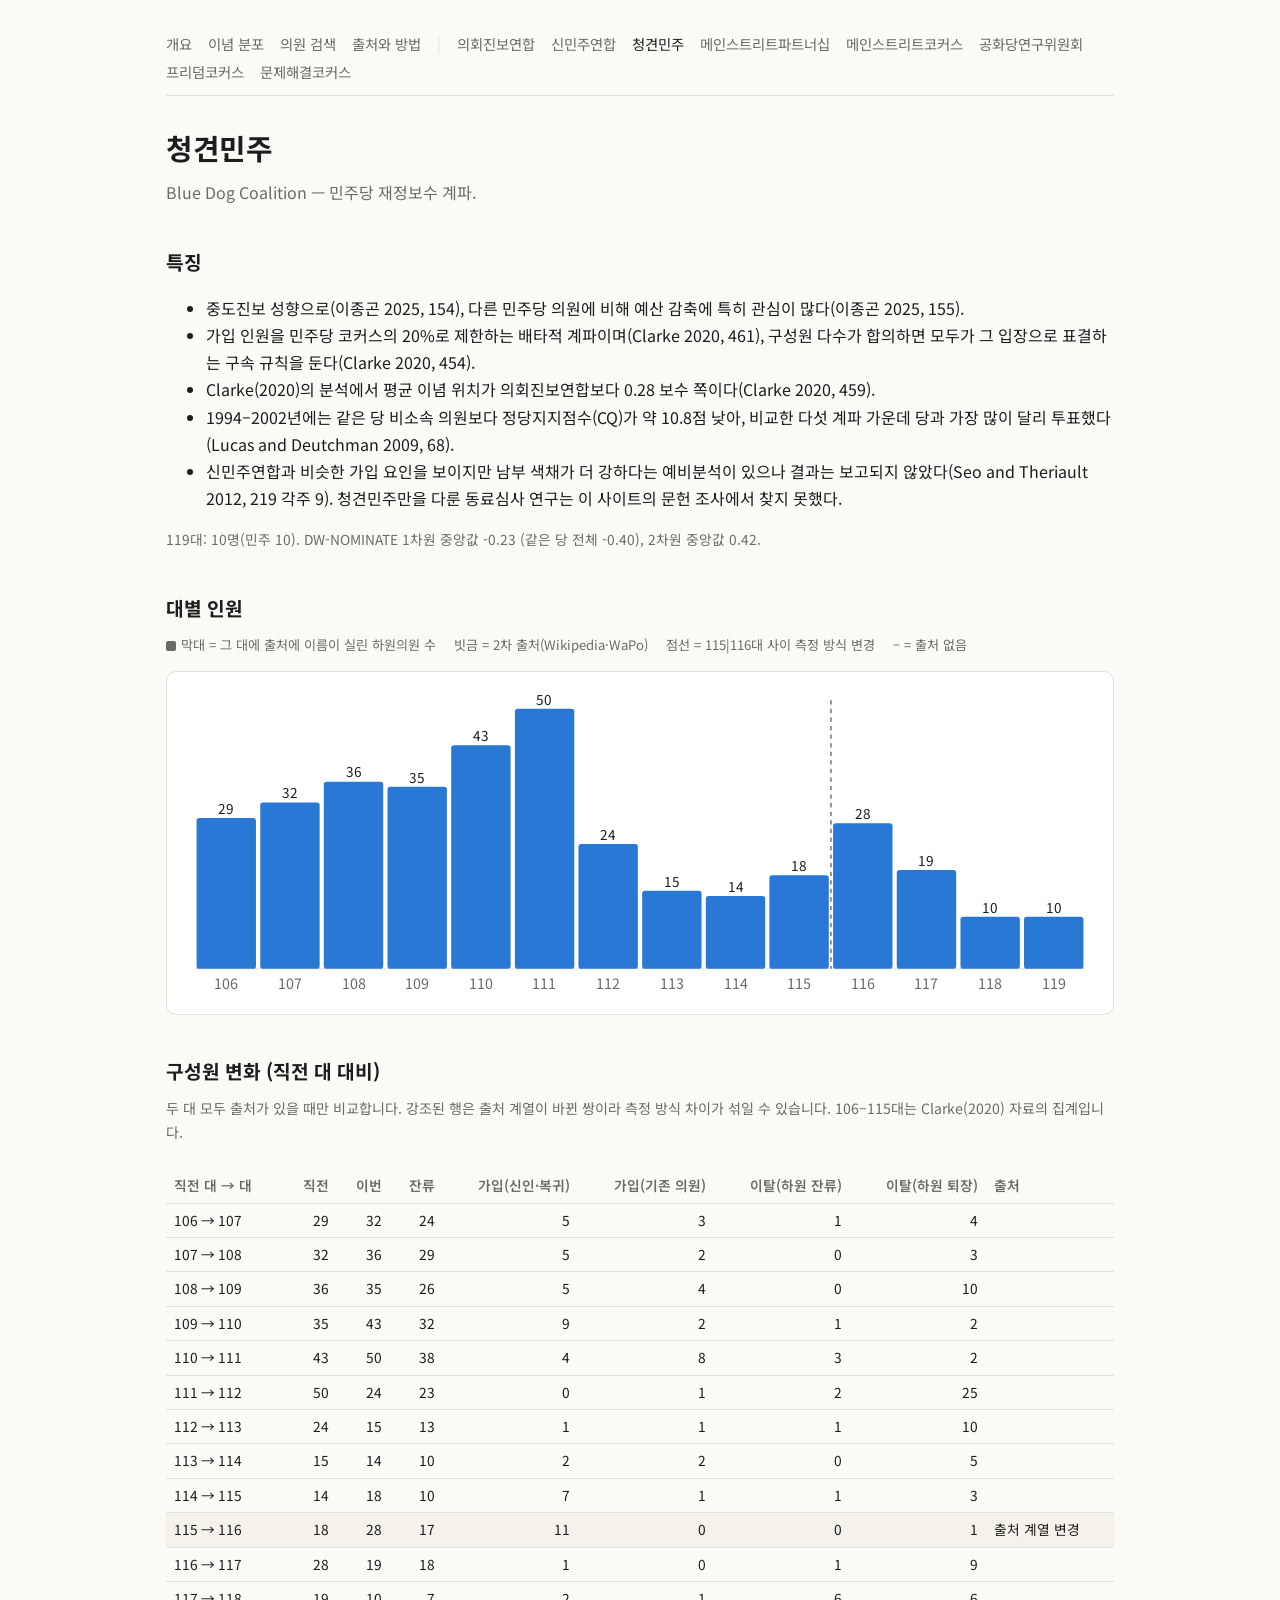
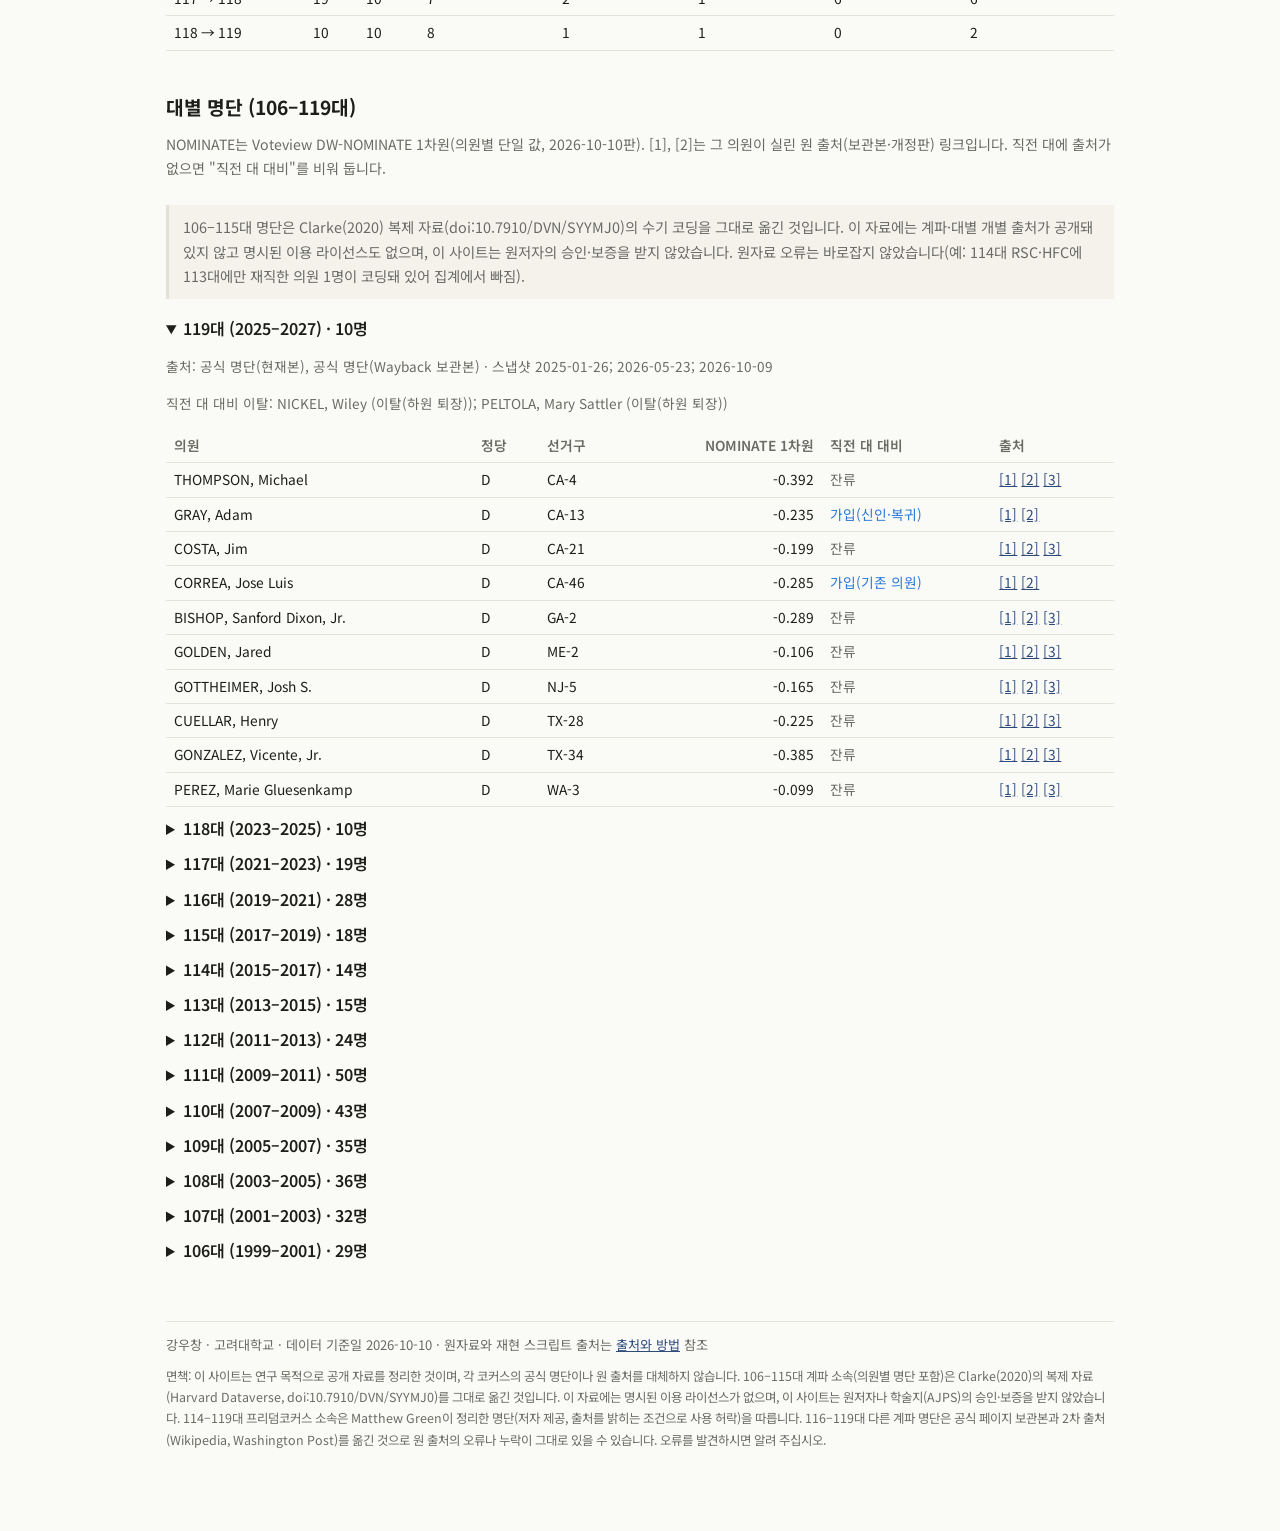
==== commit 29629b63: "Expand caucus descriptions with newly read literature and add interpretation caveats to NOMINATE pag" ====
--- a/caucus-bluedog.html
+++ b/caucus-bluedog.html
@@ -7,7 +7,7 @@
 <body><main>
 <nav class="top"><a href="index.html" class="">개요</a> <a href="nominate.html" class="">이념 분포</a> <a href="members.html" class="">의원 검색</a> <a href="methods.html" class="">출처와 방법</a> <span style="color:var(--line)">|</span> <a href="caucus-cpc.html" class="">의회진보연합</a> <a href="caucus-ndc.html" class="">신민주연합</a> <a href="caucus-bluedog.html" class="on">청견민주</a> <a href="caucus-rmsp.html" class="">메인스트리트파트너십</a> <a href="caucus-mainstreet.html" class="">메인스트리트코커스</a> <a href="caucus-rsc.html" class="">공화당연구위원회</a> <a href="caucus-hfc.html" class="">프리덤코커스</a> <a href="caucus-psc.html" class="">문제해결코커스</a></nav>
 <h1>청견민주</h1><p class="lede">Blue Dog Coalition — 민주당 재정보수 계파.</p>
-<h2>특징</h2><ul><li>중도진보 성향으로(이종곤 2025, 154), 다른 민주당 의원에 비해 예산 감축에 특히 관심이 많다(이종곤 2025, 155).</li><li>가입 인원을 민주당 코커스의 20%로 제한하는 배타적 계파이며(Clarke 2020, 461), 구성원 다수가 합의하면 모두가 그 입장으로 표결하는 구속 규칙을 둔다(Clarke 2020, 454).</li><li>Clarke(2020)의 분석에서 평균 이념 위치가 의회진보연합보다 0.28 보수 쪽이다(Clarke 2020, 459).</li></ul><p style="font-size:0.86rem;color:var(--muted)">119대: 10명(민주 10). DW-NOMINATE 1차원 중앙값 -0.23 (같은 당 전체 -0.40), 2차원 중앙값 0.42.</p>
+<h2>특징</h2><ul><li>중도진보 성향으로(이종곤 2025, 154), 다른 민주당 의원에 비해 예산 감축에 특히 관심이 많다(이종곤 2025, 155).</li><li>가입 인원을 민주당 코커스의 20%로 제한하는 배타적 계파이며(Clarke 2020, 461), 구성원 다수가 합의하면 모두가 그 입장으로 표결하는 구속 규칙을 둔다(Clarke 2020, 454).</li><li>Clarke(2020)의 분석에서 평균 이념 위치가 의회진보연합보다 0.28 보수 쪽이다(Clarke 2020, 459).</li><li>1994–2002년에는 같은 당 비소속 의원보다 정당지지점수(CQ)가 약 10.8점 낮아, 비교한 다섯 계파 가운데 당과 가장 많이 달리 투표했다(Lucas and Deutchman 2009, 68).</li><li>신민주연합과 비슷한 가입 요인을 보이지만 남부 색채가 더 강하다는 예비분석이 있으나 결과는 보고되지 않았다(Seo and Theriault 2012, 219 각주 9). 청견민주만을 다룬 동료심사 연구는 이 사이트의 문헌 조사에서 찾지 못했다.</li></ul><p style="font-size:0.86rem;color:var(--muted)">119대: 10명(민주 10). DW-NOMINATE 1차원 중앙값 -0.23 (같은 당 전체 -0.40), 2차원 중앙값 0.42.</p>
 <h2>대별 인원</h2><div class="legend"><span><span class="sw" style="background:var(--muted)"></span>막대 = 그 대에 출처에 이름이 실린 하원의원 수</span><span>빗금 = 2차 출처(Wikipedia·WaPo)</span><span>점선 = 115|116대 사이 측정 방식 변경</span><span>– = 출처 없음</span></div><div class="card"><svg class="bars" viewBox="0 0 640 220" role="img" aria-label="bluedog 대별 인원"><defs><pattern id="hatch-bluedog" width="4" height="4" patternUnits="userSpaceOnUse" patternTransform="rotate(45)"><rect width="4" height="4" fill="var(--d)" opacity="0.35"/><line x1="0" y1="0" x2="0" y2="4" stroke="var(--d)" stroke-width="2"/></pattern></defs><line class="gridline" x1="8" x2="632" y1="198" y2="198"/><line class="divider" x1="453.7" x2="453.7" y1="10" y2="198"><title>115대까지 Clarke(2020) 수기 코딩, 116대부터 공식 명단</title></line><text x="30.3" y="212" text-anchor="middle">106</text><rect class="bar" x="9.5" y="92.4" width="41.6" height="105.6" rx="2" fill="var(--d)"><title>106대 (1999–2001): 29명 · 출처: Clarke(2020) 수기 코딩</title></rect><text class="val" x="30.3" y="89.4" text-anchor="middle">29</text><text x="74.9" y="212" text-anchor="middle">107</text><rect class="bar" x="54.1" y="81.5" width="41.6" height="116.5" rx="2" fill="var(--d)"><title>107대 (2001–2003): 32명 · 출처: Clarke(2020) 수기 코딩</title></rect><text class="val" x="74.9" y="78.5" text-anchor="middle">32</text><text x="119.4" y="212" text-anchor="middle">108</text><rect class="bar" x="98.6" y="67.0" width="41.6" height="131.0" rx="2" fill="var(--d)"><title>108대 (2003–2005): 36명 · 출처: Clarke(2020) 수기 코딩</title></rect><text class="val" x="119.4" y="64.0" text-anchor="middle">36</text><text x="164.0" y="212" text-anchor="middle">109</text><rect class="bar" x="143.2" y="70.6" width="41.6" height="127.4" rx="2" fill="var(--d)"><title>109대 (2005–2007): 35명 · 출처: Clarke(2020) 수기 코딩</title></rect><text class="val" x="164.0" y="67.6" text-anchor="middle">35</text><text x="208.6" y="212" text-anchor="middle">110</text><rect class="bar" x="187.8" y="41.5" width="41.6" height="156.5" rx="2" fill="var(--d)"><title>110대 (2007–2009): 43명 · 출처: Clarke(2020) 수기 코딩</title></rect><text class="val" x="208.6" y="38.5" text-anchor="middle">43</text><text x="253.1" y="212" text-anchor="middle">111</text><rect class="bar" x="232.4" y="16.0" width="41.6" height="182.0" rx="2" fill="var(--d)"><title>111대 (2009–2011): 50명 · 출처: Clarke(2020) 수기 코딩</title></rect><text class="val" x="253.1" y="13.0" text-anchor="middle">50</text><text x="297.7" y="212" text-anchor="middle">112</text><rect class="bar" x="276.9" y="110.6" width="41.6" height="87.4" rx="2" fill="var(--d)"><title>112대 (2011–2013): 24명 · 출처: Clarke(2020) 수기 코딩</title></rect><text class="val" x="297.7" y="107.6" text-anchor="middle">24</text><text x="342.3" y="212" text-anchor="middle">113</text><rect class="bar" x="321.5" y="143.4" width="41.6" height="54.6" rx="2" fill="var(--d)"><title>113대 (2013–2015): 15명 · 출처: Clarke(2020) 수기 코딩</title></rect><text class="val" x="342.3" y="140.4" text-anchor="middle">15</text><text x="386.9" y="212" text-anchor="middle">114</text><rect class="bar" x="366.1" y="147.0" width="41.6" height="51.0" rx="2" fill="var(--d)"><title>114대 (2015–2017): 14명 · 출처: Clarke(2020) 수기 코딩</title></rect><text class="val" x="386.9" y="144.0" text-anchor="middle">14</text><text x="431.4" y="212" text-anchor="middle">115</text><rect class="bar" x="410.6" y="132.5" width="41.6" height="65.5" rx="2" fill="var(--d)"><title>115대 (2017–2019): 18명 · 출처: Clarke(2020) 수기 코딩</title></rect><text class="val" x="431.4" y="129.5" text-anchor="middle">18</text><text x="476.0" y="212" text-anchor="middle">116</text><rect class="bar" x="455.2" y="96.1" width="41.6" height="101.9" rx="2" fill="var(--d)"><title>116대 (2019–2021): 28명 · 출처: 공식 명단(Wayback 보관본)</title></rect><text class="val" x="476.0" y="93.1" text-anchor="middle">28</text><text x="520.6" y="212" text-anchor="middle">117</text><rect class="bar" x="499.8" y="128.8" width="41.6" height="69.2" rx="2" fill="var(--d)"><title>117대 (2021–2023): 19명 · 출처: 공식 명단(Wayback 보관본)</title></rect><text class="val" x="520.6" y="125.8" text-anchor="middle">19</text><text x="565.1" y="212" text-anchor="middle">118</text><rect class="bar" x="544.4" y="161.6" width="41.6" height="36.4" rx="2" fill="var(--d)"><title>118대 (2023–2025): 10명 · 출처: 공식 명단(Wayback 보관본)</title></rect><text class="val" x="565.1" y="158.6" text-anchor="middle">10</text><text x="609.7" y="212" text-anchor="middle">119</text><rect class="bar" x="588.9" y="161.6" width="41.6" height="36.4" rx="2" fill="var(--d)"><title>119대 (2025–2027): 10명 · 출처: 공식 명단(현재본), 공식 명단(Wayback 보관본)</title></rect><text class="val" x="609.7" y="158.6" text-anchor="middle">10</text></svg></div>
 <h2>구성원 변화 (직전 대 대비)</h2>
 <p class="lede" style="font-size:0.88rem">두 대 모두 출처가 있을 때만 비교합니다. 강조된 행은 출처 계열이 바뀐 쌍이라 측정 방식 차이가 섞일 수 있습니다. 106–115대는 Clarke(2020) 자료의 집계입니다.</p>
